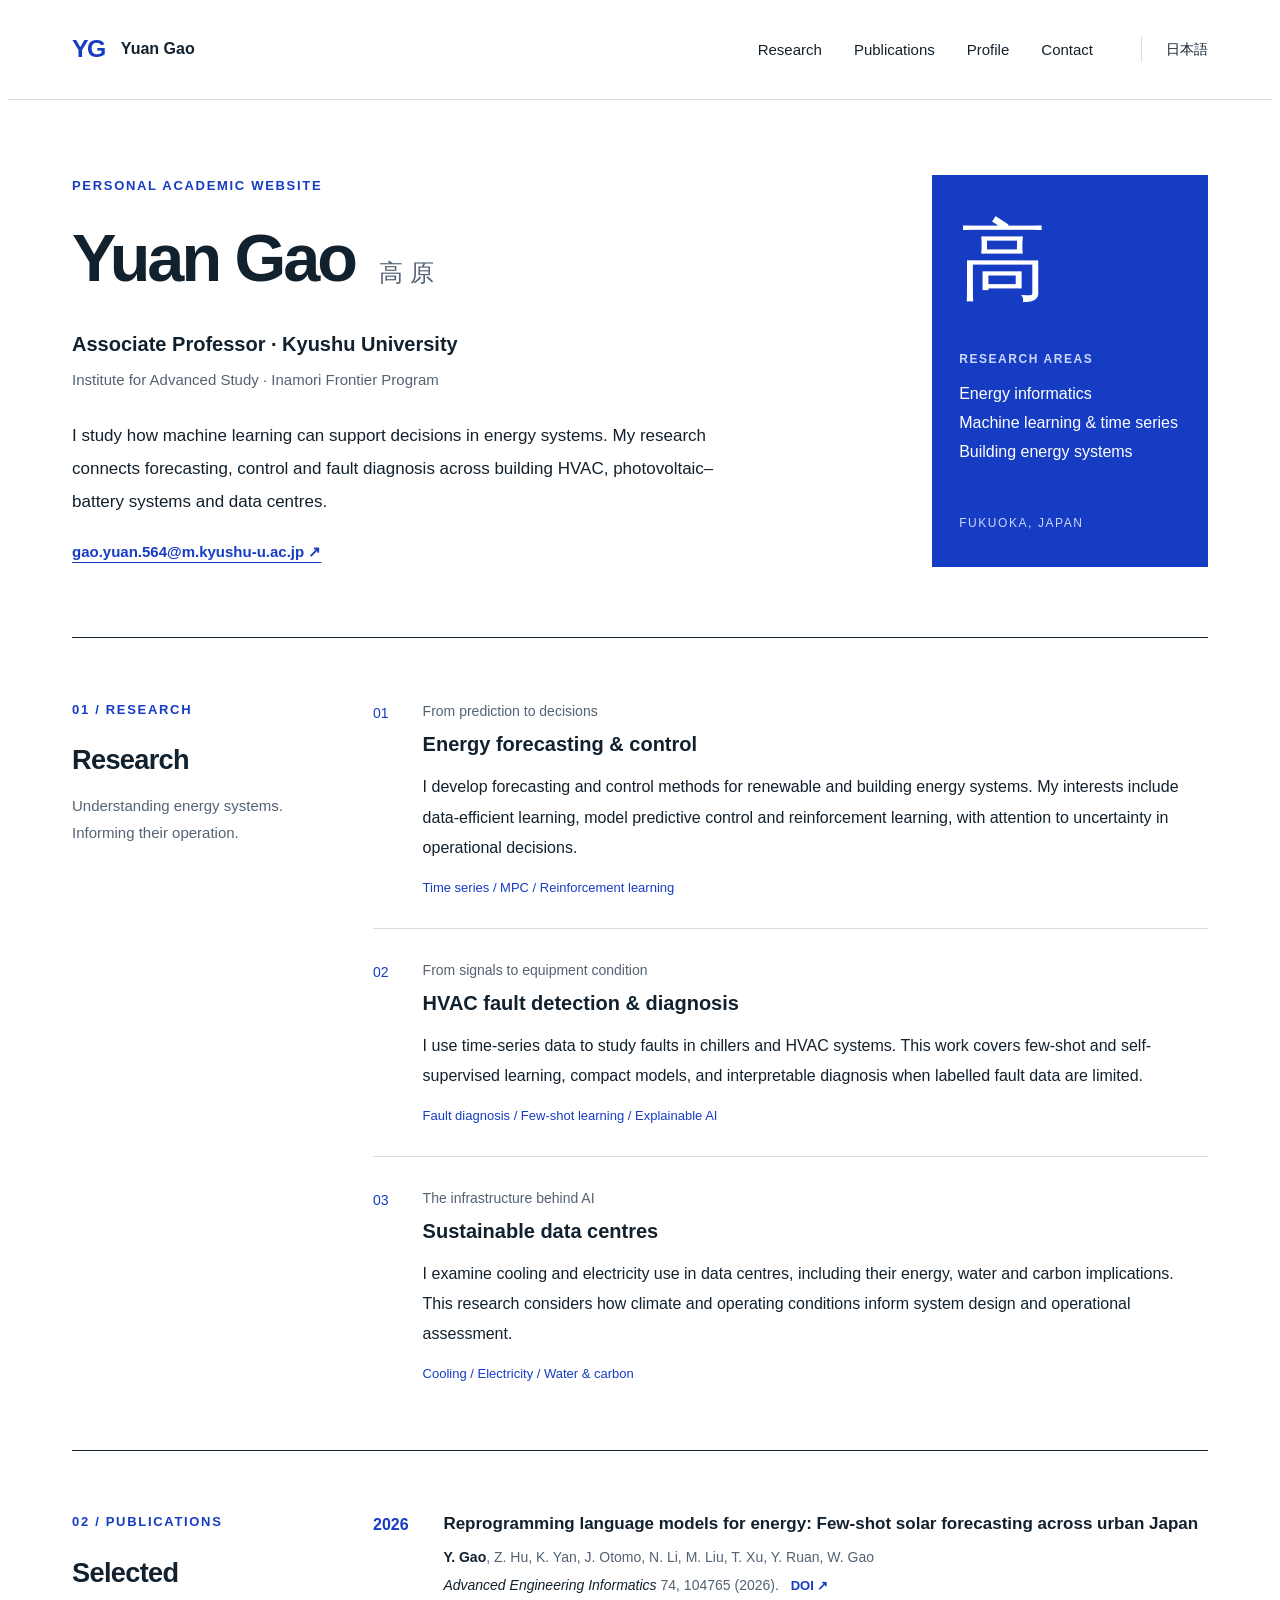
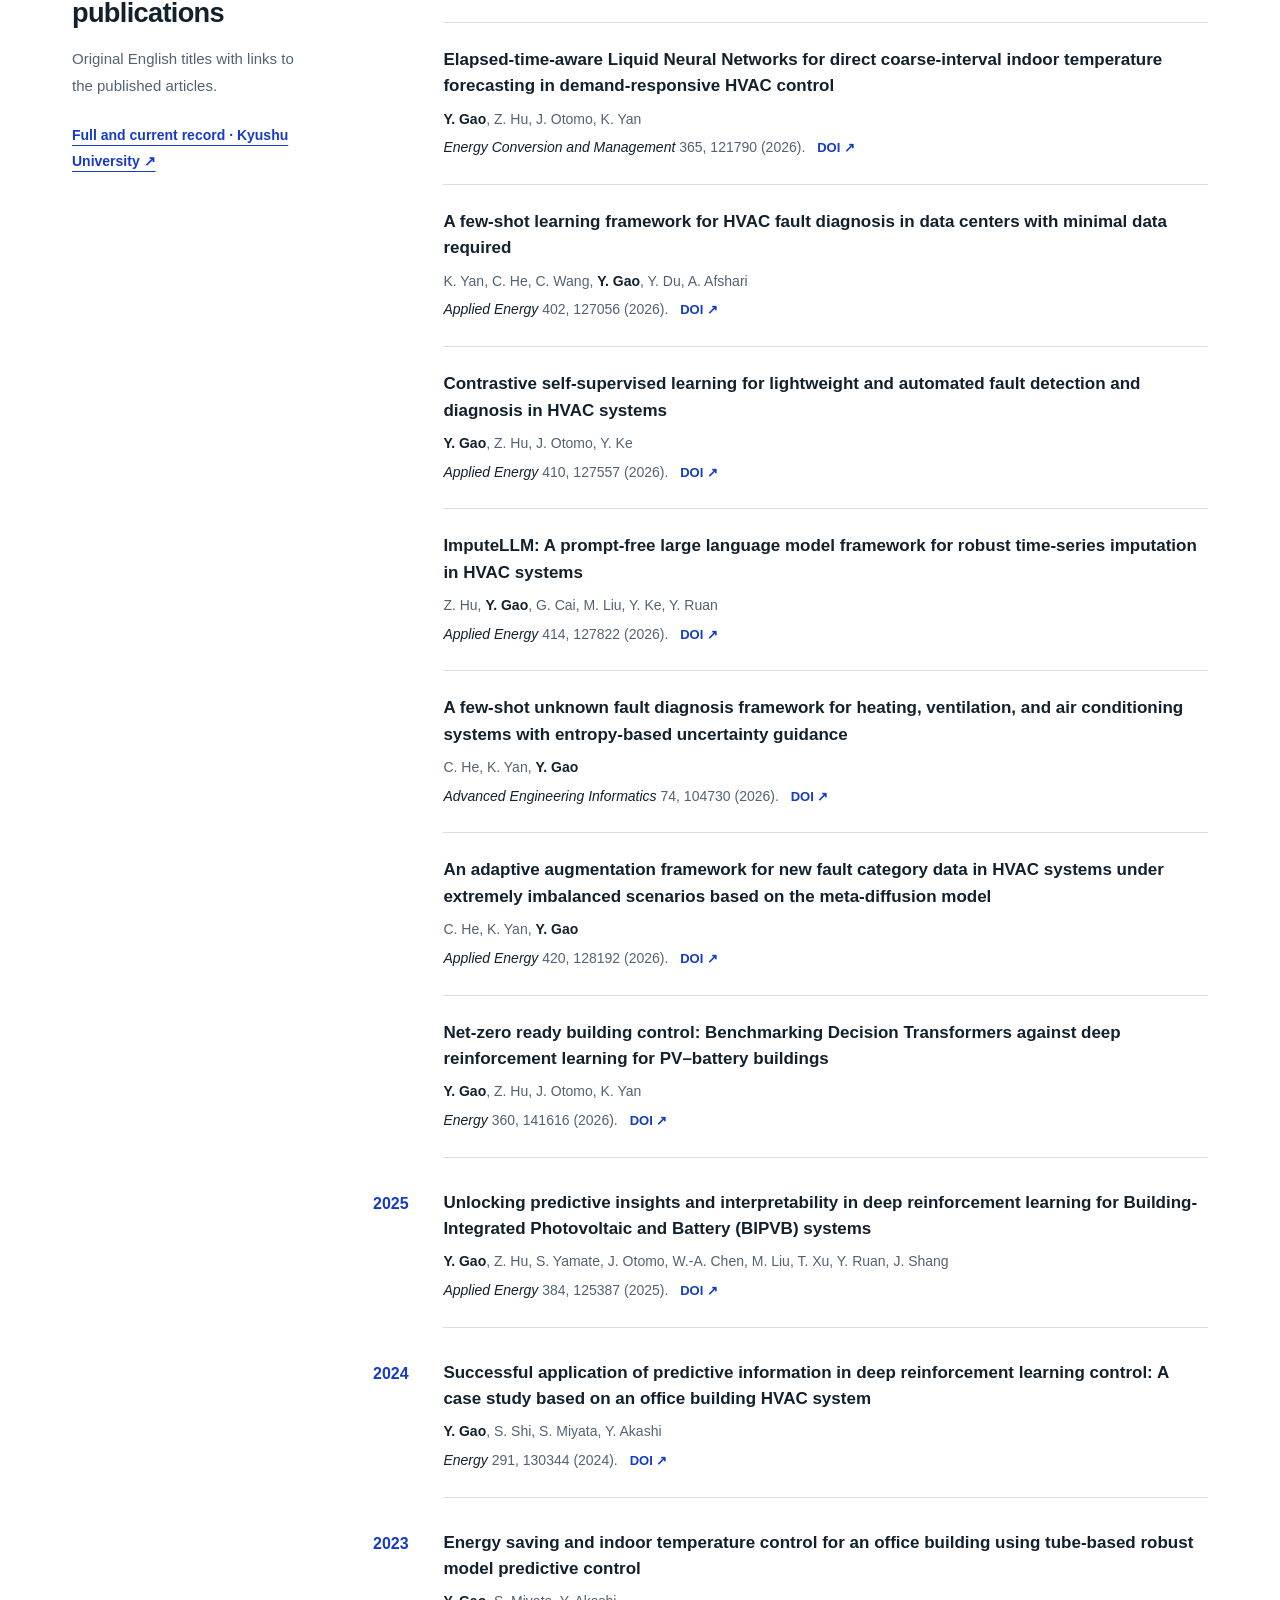
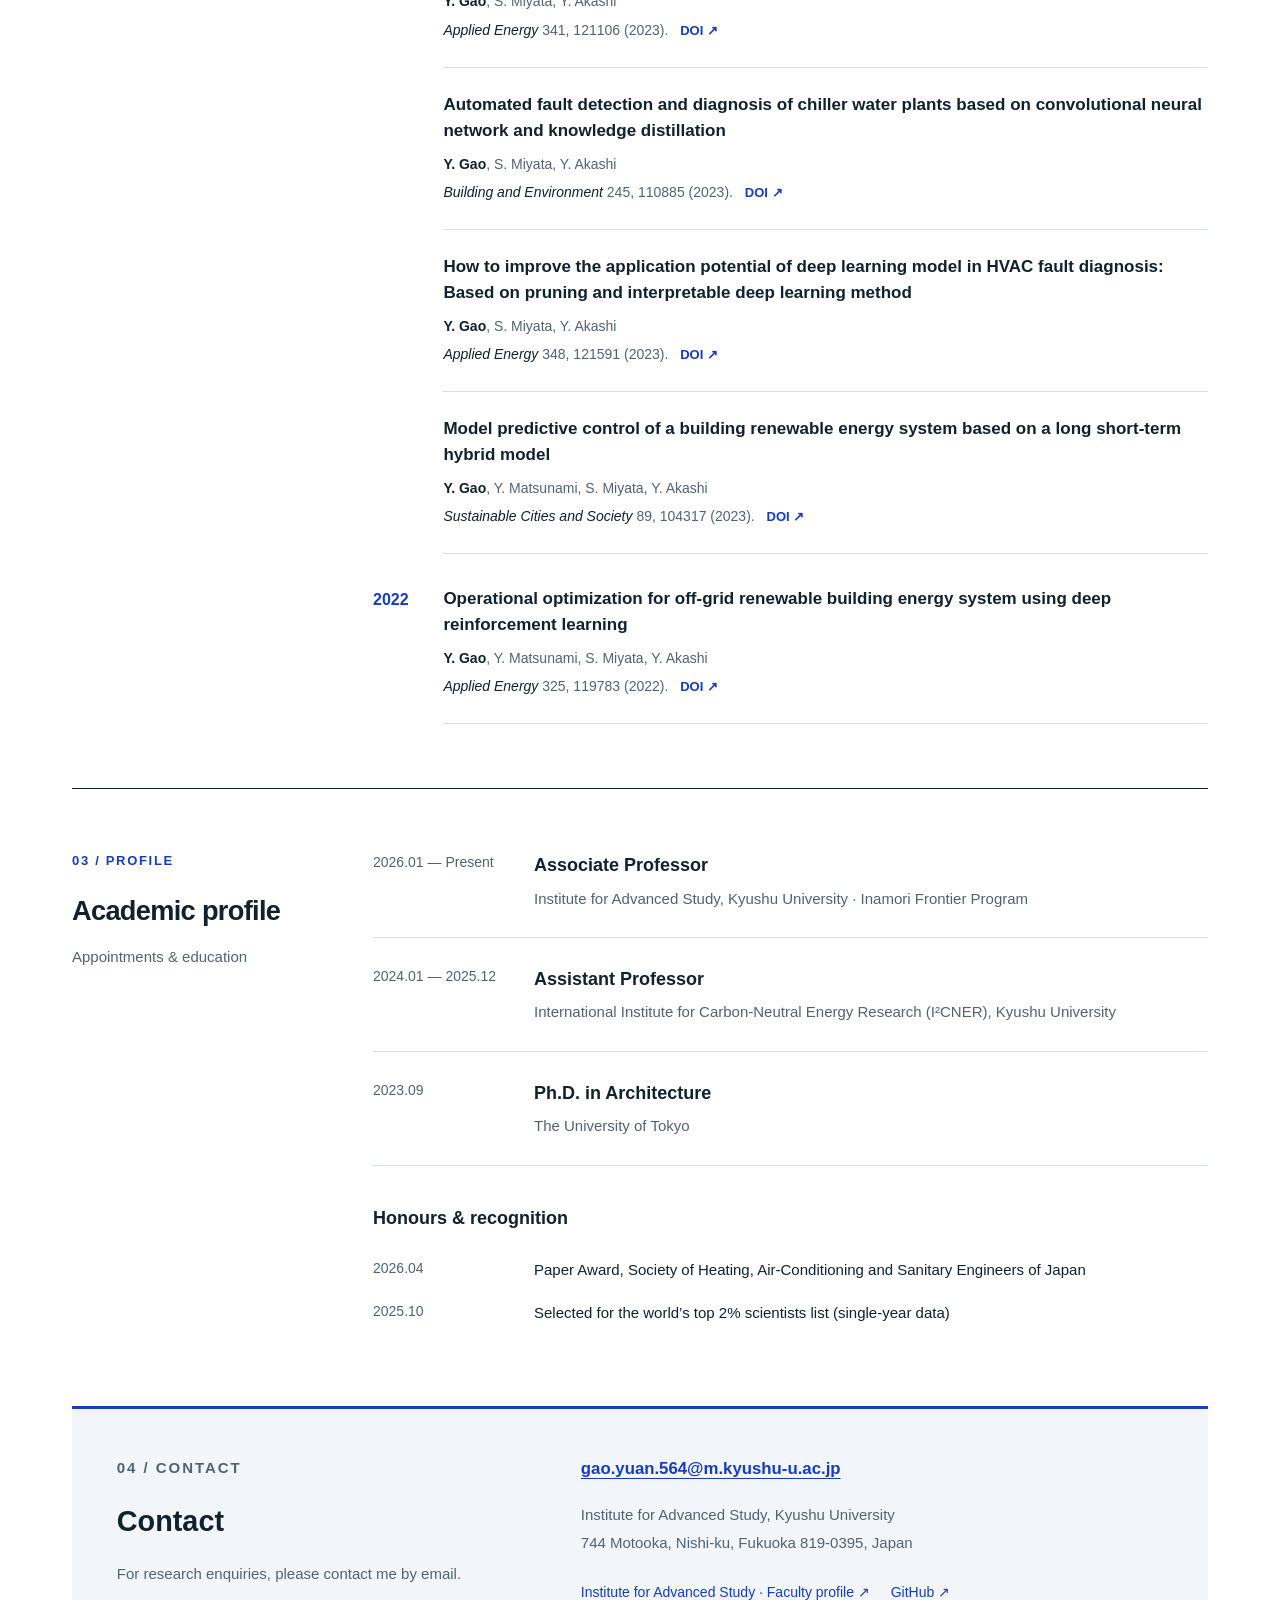
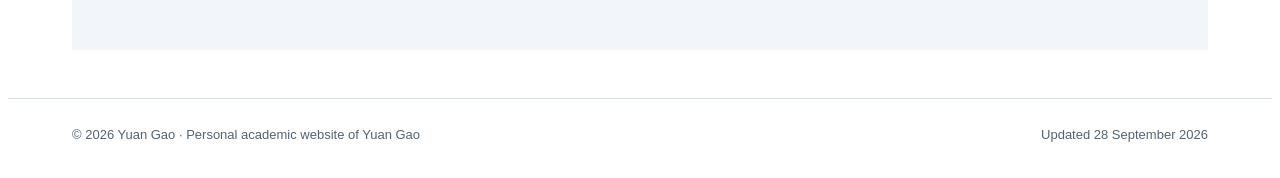
==== en/index.html @ 904425db "Publish bilingual academic homepage" ====
<!doctype html>
<html lang="en"><head><meta charset="utf-8"><meta name="viewport" content="width=device-width, initial-scale=1">
<title>Yuan Gao | Kyushu University</title><meta name="description" content="Personal academic website of Yuan Gao, Associate Professor at the Institute for Advanced Study, Kyushu University. AI for energy forecasting and control, HVAC fault diagnosis, and sustainable data centres.">
<meta property="og:title" content="Yuan Gao | Kyushu University"><meta property="og:description" content="Personal academic website of Yuan Gao, Associate Professor at the Institute for Advanced Study, Kyushu University. AI for energy forecasting and control, HVAC fault diagnosis, and sustainable data centres."><meta property="og:type" content="website">
<meta name="theme-color" content="#163cc4"><link rel="icon" href="../favicon.svg" type="image/svg+xml"><link rel="stylesheet" href="../style.css">
<link rel="canonical" href="https://daxiang415.github.io/en/">
<link rel="alternate" hreflang="ja" href="https://daxiang415.github.io/"><link rel="alternate" hreflang="en" href="https://daxiang415.github.io/en/">
</head><body><a class="skip" href="#main">Skip to content</a>
<header class="header"><a class="wordmark" href="../" aria-label="Yuan Gao home">YG<span>Yuan Gao</span></a><nav aria-label="Main navigation"><a href="#research">Research</a><a href="#publications">Publications</a><a href="#profile">Profile</a><a href="#contact">Contact</a></nav><a class="language" href="../" lang="ja">日本語</a></header>
<main id="main"><section class="hero" aria-labelledby="name"><div class="hero-main"><p class="eyebrow">PERSONAL ACADEMIC WEBSITE</p><h1 id="name">Yuan Gao<span>高 原</span></h1><p class="role">Associate Professor · Kyushu University</p><p class="program">Institute for Advanced Study · Inamori Frontier Program</p><p class="intro">I study how machine learning can support decisions in energy systems. My research connects forecasting, control and fault diagnosis across building HVAC, photovoltaic–battery systems and data centres.</p><a class="text-link" href="mailto:gao.yuan.564@m.kyushu-u.ac.jp">gao.yuan.564@m.kyushu-u.ac.jp ↗</a></div><aside class="hero-aside"><span class="monogram" aria-hidden="true">高</span><p class="eyebrow">RESEARCH AREAS</p><p class="field-list">Energy informatics<br>Machine learning & time series<br>Building energy systems</p><span class="place">FUKUOKA, JAPAN</span></aside></section>
<section id="research" class="section"><div class="section-head"><p class="section-index">01 / RESEARCH</p><h2>Research</h2><p>Understanding energy systems. Informing their operation.</p></div><div class="research-list"><article class="research-item"><span class="number">01</span><div><p class="kicker">From prediction to decisions</p><h3>Energy forecasting & control</h3><p>I develop forecasting and control methods for renewable and building energy systems. My interests include data-efficient learning, model predictive control and reinforcement learning, with attention to uncertainty in operational decisions.</p><p class="tags">Time series / MPC / Reinforcement learning</p></div></article><article class="research-item"><span class="number">02</span><div><p class="kicker">From signals to equipment condition</p><h3>HVAC fault detection & diagnosis</h3><p>I use time-series data to study faults in chillers and HVAC systems. This work covers few-shot and self-supervised learning, compact models, and interpretable diagnosis when labelled fault data are limited.</p><p class="tags">Fault diagnosis / Few-shot learning / Explainable AI</p></div></article><article class="research-item"><span class="number">03</span><div><p class="kicker">The infrastructure behind AI</p><h3>Sustainable data centres</h3><p>I examine cooling and electricity use in data centres, including their energy, water and carbon implications. This research considers how climate and operating conditions inform system design and operational assessment.</p><p class="tags">Cooling / Electricity / Water & carbon</p></div></article></div></section>
<section id="publications" class="section"><div class="section-head"><p class="section-index">02 / PUBLICATIONS</p><h2>Selected publications</h2><p>Original English titles with links to the published articles.</p><a class="text-link" href="https://hyoka.ofc.kyushu-u.ac.jp/html/100025409_en.html">Full and current record · Kyushu University ↗</a></div><div class="publications"><div class="pub-year"><h3>2026</h3><ol><li><h4 lang="en"><a href="https://doi.org/10.1016/j.aei.2026.104765">Reprogramming language models for energy: Few-shot solar forecasting across urban Japan</a></h4><p class="authors"><strong>Y. Gao</strong>, Z. Hu, K. Yan, J. Otomo, N. Li, M. Liu, T. Xu, Y. Ruan, W. Gao</p><p class="journal"><cite>Advanced Engineering Informatics</cite> 74, 104765 (2026). <a class="doi" href="https://doi.org/10.1016/j.aei.2026.104765" aria-label="DOI: 10.1016/j.aei.2026.104765">DOI ↗</a></p></li><li><h4 lang="en"><a href="https://doi.org/10.1016/j.enconman.2026.121790">Elapsed-time-aware Liquid Neural Networks for direct coarse-interval indoor temperature forecasting in demand-responsive HVAC control</a></h4><p class="authors"><strong>Y. Gao</strong>, Z. Hu, J. Otomo, K. Yan</p><p class="journal"><cite>Energy Conversion and Management</cite> 365, 121790 (2026). <a class="doi" href="https://doi.org/10.1016/j.enconman.2026.121790" aria-label="DOI: 10.1016/j.enconman.2026.121790">DOI ↗</a></p></li><li><h4 lang="en"><a href="https://doi.org/10.1016/j.apenergy.2025.127056">A few-shot learning framework for HVAC fault diagnosis in data centers with minimal data required</a></h4><p class="authors">K. Yan, C. He, C. Wang, <strong>Y. Gao</strong>, Y. Du, A. Afshari</p><p class="journal"><cite>Applied Energy</cite> 402, 127056 (2026). <a class="doi" href="https://doi.org/10.1016/j.apenergy.2025.127056" aria-label="DOI: 10.1016/j.apenergy.2025.127056">DOI ↗</a></p></li><li><h4 lang="en"><a href="https://doi.org/10.1016/j.apenergy.2026.127557">Contrastive self-supervised learning for lightweight and automated fault detection and diagnosis in HVAC systems</a></h4><p class="authors"><strong>Y. Gao</strong>, Z. Hu, J. Otomo, Y. Ke</p><p class="journal"><cite>Applied Energy</cite> 410, 127557 (2026). <a class="doi" href="https://doi.org/10.1016/j.apenergy.2026.127557" aria-label="DOI: 10.1016/j.apenergy.2026.127557">DOI ↗</a></p></li><li><h4 lang="en"><a href="https://doi.org/10.1016/j.apenergy.2026.127822">ImputeLLM: A prompt-free large language model framework for robust time-series imputation in HVAC systems</a></h4><p class="authors">Z. Hu, <strong>Y. Gao</strong>, G. Cai, M. Liu, Y. Ke, Y. Ruan</p><p class="journal"><cite>Applied Energy</cite> 414, 127822 (2026). <a class="doi" href="https://doi.org/10.1016/j.apenergy.2026.127822" aria-label="DOI: 10.1016/j.apenergy.2026.127822">DOI ↗</a></p></li><li><h4 lang="en"><a href="https://doi.org/10.1016/j.aei.2026.104730">A few-shot unknown fault diagnosis framework for heating, ventilation, and air conditioning systems with entropy-based uncertainty guidance</a></h4><p class="authors">C. He, K. Yan, <strong>Y. Gao</strong></p><p class="journal"><cite>Advanced Engineering Informatics</cite> 74, 104730 (2026). <a class="doi" href="https://doi.org/10.1016/j.aei.2026.104730" aria-label="DOI: 10.1016/j.aei.2026.104730">DOI ↗</a></p></li><li><h4 lang="en"><a href="https://doi.org/10.1016/j.apenergy.2026.128192">An adaptive augmentation framework for new fault category data in HVAC systems under extremely imbalanced scenarios based on the meta-diffusion model</a></h4><p class="authors">C. He, K. Yan, <strong>Y. Gao</strong></p><p class="journal"><cite>Applied Energy</cite> 420, 128192 (2026). <a class="doi" href="https://doi.org/10.1016/j.apenergy.2026.128192" aria-label="DOI: 10.1016/j.apenergy.2026.128192">DOI ↗</a></p></li><li><h4 lang="en"><a href="https://doi.org/10.1016/j.energy.2026.141616">Net-zero ready building control: Benchmarking Decision Transformers against deep reinforcement learning for PV–battery buildings</a></h4><p class="authors"><strong>Y. Gao</strong>, Z. Hu, J. Otomo, K. Yan</p><p class="journal"><cite>Energy</cite> 360, 141616 (2026). <a class="doi" href="https://doi.org/10.1016/j.energy.2026.141616" aria-label="DOI: 10.1016/j.energy.2026.141616">DOI ↗</a></p></li></ol></div><div class="pub-year"><h3>2025</h3><ol><li><h4 lang="en"><a href="https://doi.org/10.1016/j.apenergy.2025.125387">Unlocking predictive insights and interpretability in deep reinforcement learning for Building-Integrated Photovoltaic and Battery (BIPVB) systems</a></h4><p class="authors"><strong>Y. Gao</strong>, Z. Hu, S. Yamate, J. Otomo, W.-A. Chen, M. Liu, T. Xu, Y. Ruan, J. Shang</p><p class="journal"><cite>Applied Energy</cite> 384, 125387 (2025). <a class="doi" href="https://doi.org/10.1016/j.apenergy.2025.125387" aria-label="DOI: 10.1016/j.apenergy.2025.125387">DOI ↗</a></p></li></ol></div><div class="pub-year"><h3>2024</h3><ol><li><h4 lang="en"><a href="https://doi.org/10.1016/j.energy.2024.130344">Successful application of predictive information in deep reinforcement learning control: A case study based on an office building HVAC system</a></h4><p class="authors"><strong>Y. Gao</strong>, S. Shi, S. Miyata, Y. Akashi</p><p class="journal"><cite>Energy</cite> 291, 130344 (2024). <a class="doi" href="https://doi.org/10.1016/j.energy.2024.130344" aria-label="DOI: 10.1016/j.energy.2024.130344">DOI ↗</a></p></li></ol></div><div class="pub-year"><h3>2023</h3><ol><li><h4 lang="en"><a href="https://doi.org/10.1016/j.apenergy.2023.121106">Energy saving and indoor temperature control for an office building using tube-based robust model predictive control</a></h4><p class="authors"><strong>Y. Gao</strong>, S. Miyata, Y. Akashi</p><p class="journal"><cite>Applied Energy</cite> 341, 121106 (2023). <a class="doi" href="https://doi.org/10.1016/j.apenergy.2023.121106" aria-label="DOI: 10.1016/j.apenergy.2023.121106">DOI ↗</a></p></li><li><h4 lang="en"><a href="https://doi.org/10.1016/j.buildenv.2023.110885">Automated fault detection and diagnosis of chiller water plants based on convolutional neural network and knowledge distillation</a></h4><p class="authors"><strong>Y. Gao</strong>, S. Miyata, Y. Akashi</p><p class="journal"><cite>Building and Environment</cite> 245, 110885 (2023). <a class="doi" href="https://doi.org/10.1016/j.buildenv.2023.110885" aria-label="DOI: 10.1016/j.buildenv.2023.110885">DOI ↗</a></p></li><li><h4 lang="en"><a href="https://doi.org/10.1016/j.apenergy.2023.121591">How to improve the application potential of deep learning model in HVAC fault diagnosis: Based on pruning and interpretable deep learning method</a></h4><p class="authors"><strong>Y. Gao</strong>, S. Miyata, Y. Akashi</p><p class="journal"><cite>Applied Energy</cite> 348, 121591 (2023). <a class="doi" href="https://doi.org/10.1016/j.apenergy.2023.121591" aria-label="DOI: 10.1016/j.apenergy.2023.121591">DOI ↗</a></p></li><li><h4 lang="en"><a href="https://doi.org/10.1016/j.scs.2022.104317">Model predictive control of a building renewable energy system based on a long short-term hybrid model</a></h4><p class="authors"><strong>Y. Gao</strong>, Y. Matsunami, S. Miyata, Y. Akashi</p><p class="journal"><cite>Sustainable Cities and Society</cite> 89, 104317 (2023). <a class="doi" href="https://doi.org/10.1016/j.scs.2022.104317" aria-label="DOI: 10.1016/j.scs.2022.104317">DOI ↗</a></p></li></ol></div><div class="pub-year"><h3>2022</h3><ol><li><h4 lang="en"><a href="https://doi.org/10.1016/j.apenergy.2022.119783">Operational optimization for off-grid renewable building energy system using deep reinforcement learning</a></h4><p class="authors"><strong>Y. Gao</strong>, Y. Matsunami, S. Miyata, Y. Akashi</p><p class="journal"><cite>Applied Energy</cite> 325, 119783 (2022). <a class="doi" href="https://doi.org/10.1016/j.apenergy.2022.119783" aria-label="DOI: 10.1016/j.apenergy.2022.119783">DOI ↗</a></p></li></ol></div></div></section>
<section id="profile" class="section"><div class="section-head"><p class="section-index">03 / PROFILE</p><h2>Academic profile</h2><p>Appointments & education</p></div><div><ol class="timeline"><li><span class="date">2026.01 — Present</span><div><h3>Associate Professor</h3><p>Institute for Advanced Study, Kyushu University · Inamori Frontier Program</p></div></li><li><span class="date">2024.01 — 2025.12</span><div><h3>Assistant Professor</h3><p>International Institute for Carbon-Neutral Energy Research (I²CNER), Kyushu University</p></div></li><li><span class="date">2023.09</span><div><h3>Ph.D. in Architecture</h3><p>The University of Tokyo</p></div></li></ol><h3 class="subheading">Honours & recognition</h3><ul class="awards"><li><span class="date">2026.04</span><p>Paper Award, Society of Heating, Air-Conditioning and Sanitary Engineers of Japan</p></li><li><span class="date">2025.10</span><p>Selected for the world’s top 2% scientists list (single-year data)</p></li></ul></div></section>
<section id="contact" class="contact"><div><p class="section-index">04 / CONTACT</p><h2>Contact</h2><p>For research enquiries, please contact me by email.</p></div><div><a class="email" href="mailto:gao.yuan.564@m.kyushu-u.ac.jp">gao.yuan.564@m.kyushu-u.ac.jp</a><p>Institute for Advanced Study, Kyushu University<br>744 Motooka, Nishi-ku, Fukuoka 819-0395, Japan</p><div class="contact-links"><a href="https://ias.kyushu-u.ac.jp/staff/view.php?cId=1035&amp;divi=4">Institute for Advanced Study · Faculty profile ↗</a><a href="https://github.com/daxiang415">GitHub ↗</a></div></div></section>
</main><footer><span>© 2026 Yuan Gao · Personal academic website of Yuan Gao</span><span>Updated 28 September 2026</span></footer></body></html>
---- style.css ----
:root{color-scheme:light;--ink:#12212e;--muted:#536273;--blue:#163cc4;--line:#d5dfe7;--wash:#f2f6fa;--font:"Segoe UI","Yu Gothic","Hiragino Kaku Gothic ProN","Noto Sans JP",sans-serif}*{box-sizing:border-box}html{scroll-behavior:smooth;scroll-padding-top:2rem}body{margin:0;background:#fff;color:var(--ink);font-family:var(--font);font-size:1rem;line-height:1.8;-webkit-font-smoothing:antialiased}a{color:inherit;text-decoration:none}a:hover{color:var(--blue);text-decoration:underline;text-underline-offset:5px}a:focus-visible{outline:3px solid #f2a622;outline-offset:5px}p,h1,h2,h3,h4{margin:0}p{overflow-wrap:anywhere}.header,main,footer{max-width:1264px;margin:auto;padding-left:4rem;padding-right:4rem}.header{min-height:100px;display:flex;align-items:center;gap:3rem;border-bottom:1px solid var(--line)}.wordmark{color:var(--blue);font-size:1.55rem;font-weight:800;letter-spacing:-.06em;display:flex;gap:1rem;align-items:center}.wordmark span{font-size:1rem;color:var(--ink);letter-spacing:0;font-weight:600}.header nav{display:flex;gap:2rem;margin-left:auto;font-size:.9375rem}.language{font-size:.875rem;border-left:1px solid var(--line);padding-left:1.5rem}.skip{position:absolute;top:-100px;padding:10px;background:var(--ink);color:#fff;z-index:10}.skip:focus{top:0}.hero{display:grid;grid-template-columns:minmax(0,1fr) 276px;gap:4rem;padding:4.7rem 0 4.4rem}.eyebrow,.section-index{font-size:.8125rem;letter-spacing:.13em;color:var(--blue);font-weight:700;line-height:1.7}.hero h1{font-size:clamp(3rem,5.2vw,4.8rem);font-weight:650;line-height:1.3;letter-spacing:-.045em;margin:1.1rem 0 1.55rem}.hero h1 span{display:inline-block;font-size:1.5rem;letter-spacing:0;font-weight:400;color:var(--muted);margin-left:1.5rem;vertical-align:baseline}.role{font-size:1.25rem;font-weight:650}.program{font-size:.9375rem;margin-top:.25rem;color:var(--muted)}.intro{font-size:1.0625rem;line-height:1.95;margin:1.6rem 0 1.25rem;max-width:650px}.text-link{font-size:.9375rem;font-weight:600;color:var(--blue);display:inline-block;text-decoration:underline;text-underline-offset:5px}.hero-aside{background:var(--blue);color:#fff;padding:2rem 1.7rem;display:flex;flex-direction:column;min-height:360px}.monogram{font-family:"Yu Mincho","Noto Serif JP",serif;font-size:5.5rem;line-height:1.25;margin-bottom:2rem;font-weight:400}.hero-aside .eyebrow{color:#cbd7ff;font-size:.75rem}.field-list{font-size:1rem;line-height:1.8;margin:.65rem 0 1.8rem}.place{font-size:.75rem;letter-spacing:.13em;color:#cbd7ff;margin-top:auto}.section{display:grid;grid-template-columns:245px minmax(0,1fr);gap:3.5rem;padding:3.8rem 0 4rem;border-top:1px solid var(--ink);scroll-margin-top:2rem}.section-head h2{font-size:1.7rem;line-height:1.5;margin:1.2rem 0 .7rem;letter-spacing:-.025em}.section-head>p:not(.section-index){font-size:.9375rem;color:var(--muted)}.section-head .text-link{margin-top:1.5rem;font-size:.875rem;line-height:1.8}.research-item{display:grid;grid-template-columns:2rem minmax(0,1fr);gap:1.1rem;padding:0 0 1.8rem;margin:0 0 1.8rem;border-bottom:1px solid var(--line)}.research-item:last-child{border:0;padding:0;margin:0}.number{font-size:.875rem;color:var(--blue);line-height:2}.kicker{font-size:.875rem;color:var(--muted)}.research-item h3{font-size:1.25rem;line-height:1.55;margin:.3rem 0 .75rem}.research-item p:not(.kicker):not(.tags){line-height:1.9}.tags{font-size:.8125rem;color:var(--blue);margin-top:.85rem;line-height:1.7}.pub-year{display:grid;grid-template-columns:3rem minmax(0,1fr);gap:1.4rem;margin-bottom:2rem}.pub-year:last-child{margin-bottom:0}.pub-year>h3{color:var(--blue);font-size:1rem;line-height:1.8;font-variant-numeric:tabular-nums}.pub-year ol{padding:0;margin:0;list-style:none}.pub-year li{padding:0 0 1.5rem;margin-bottom:1.5rem;border-bottom:1px solid var(--line)}.pub-year li:last-child{margin-bottom:0}.pub-year h4{font-size:1.0625rem;font-weight:600;line-height:1.55}.authors{font-size:.875rem;color:var(--muted);line-height:1.7;margin-top:.5rem}.authors strong{font-weight:700;color:var(--ink)}.journal{font-size:.875rem;color:var(--muted);margin-top:.3rem;line-height:1.7}.journal cite{font-style:italic;color:var(--ink)}.doi{margin-left:.5rem;color:var(--blue);font-size:.8125rem;font-weight:650;white-space:nowrap}.timeline,.awards{list-style:none;padding:0;margin:0}.timeline li{display:grid;grid-template-columns:145px minmax(0,1fr);gap:1rem;padding-bottom:1.6rem;margin-bottom:1.6rem;border-bottom:1px solid var(--line)}.date{font-size:.875rem;color:var(--muted);font-variant-numeric:tabular-nums}.timeline h3{font-size:1.125rem;line-height:1.7}.timeline p{font-size:.9375rem;color:var(--muted);margin-top:.25rem}.subheading{font-size:1.125rem;margin:2.25rem 0 1.4rem}.awards li{display:grid;grid-template-columns:145px minmax(0,1fr);gap:1rem;margin-bottom:1rem}.awards p{font-size:.9375rem}.contact{background:var(--wash);padding:2.8rem;display:grid;grid-template-columns:1fr 1.4fr;gap:3rem;border-top:3px solid var(--blue);margin:0 0 3rem}.contact h2{font-size:1.8rem;margin:.8rem 0}.contact p{font-size:.9375rem;color:var(--muted);line-height:1.9}.contact .email{font-size:1.05rem;font-weight:650;color:var(--blue);overflow-wrap:anywhere;text-decoration:underline;text-underline-offset:4px;display:inline-block;margin-bottom:1rem}.contact-links{display:flex;gap:1.3rem;flex-wrap:wrap;font-size:.875rem;margin-top:1.4rem;color:var(--blue)}footer{display:flex;justify-content:space-between;gap:1rem;padding-top:1.5rem;padding-bottom:2rem;border-top:1px solid var(--line);font-size:.8125rem;color:var(--muted)}@media(max-width:1000px){.header,main,footer{padding-left:2rem;padding-right:2rem}.hero{gap:2rem;grid-template-columns:minmax(0,1fr) 230px}.header{gap:1.5rem}.header nav{gap:1.2rem}.section{grid-template-columns:200px minmax(0,1fr);gap:2rem}}@media(max-width:720px){.header,main,footer{padding-left:1.25rem;padding-right:1.25rem}.header{padding-top:1rem;padding-bottom:1rem;min-height:auto;flex-wrap:wrap;gap:.8rem 1rem}.wordmark{font-size:1.35rem}.header nav{order:3;flex-basis:100%;justify-content:space-between;gap:.7rem;font-size:.875rem;margin:.5rem 0 0;padding-top:.6rem;border-top:1px solid var(--line)}.language{margin-left:auto}.hero{grid-template-columns:1fr;padding:2.7rem 0;gap:2rem}.hero h1{font-size:3rem}.hero h1 span{font-size:1.2rem;margin-left:1rem}.role{font-size:1.0625rem}.intro{font-size:1rem}.hero-aside{display:none}.section{grid-template-columns:1fr;gap:1.8rem;padding:2.6rem 0}.section-head h2{margin:.6rem 0 .45rem;font-size:1.6rem}.section-head .text-link{margin-top:.75rem}.research-item{gap:.75rem}.pub-year{grid-template-columns:1fr;gap:.75rem}.pub-year>h3{border-bottom:2px solid var(--blue);padding-bottom:.35rem;width:max-content}.timeline li,.awards li{grid-template-columns:1fr;gap:.35rem}.contact{grid-template-columns:1fr;gap:1.5rem;padding:1.5rem;margin-bottom:2rem}footer{flex-direction:column;gap:.3rem}.email{font-size:.9375rem!important}}@media(prefers-reduced-motion:reduce){html{scroll-behavior:auto}}@media print{.header nav,.language,.hero-aside,.skip{display:none}.header,main,footer{max-width:none;padding-left:0;padding-right:0}.hero,.section{display:block;padding:1.5rem 0}.section-head{margin-bottom:1rem}.contact{break-inside:avoid}.pub-year li{break-inside:avoid}a{color:inherit}.hero h1{font-size:3rem}}
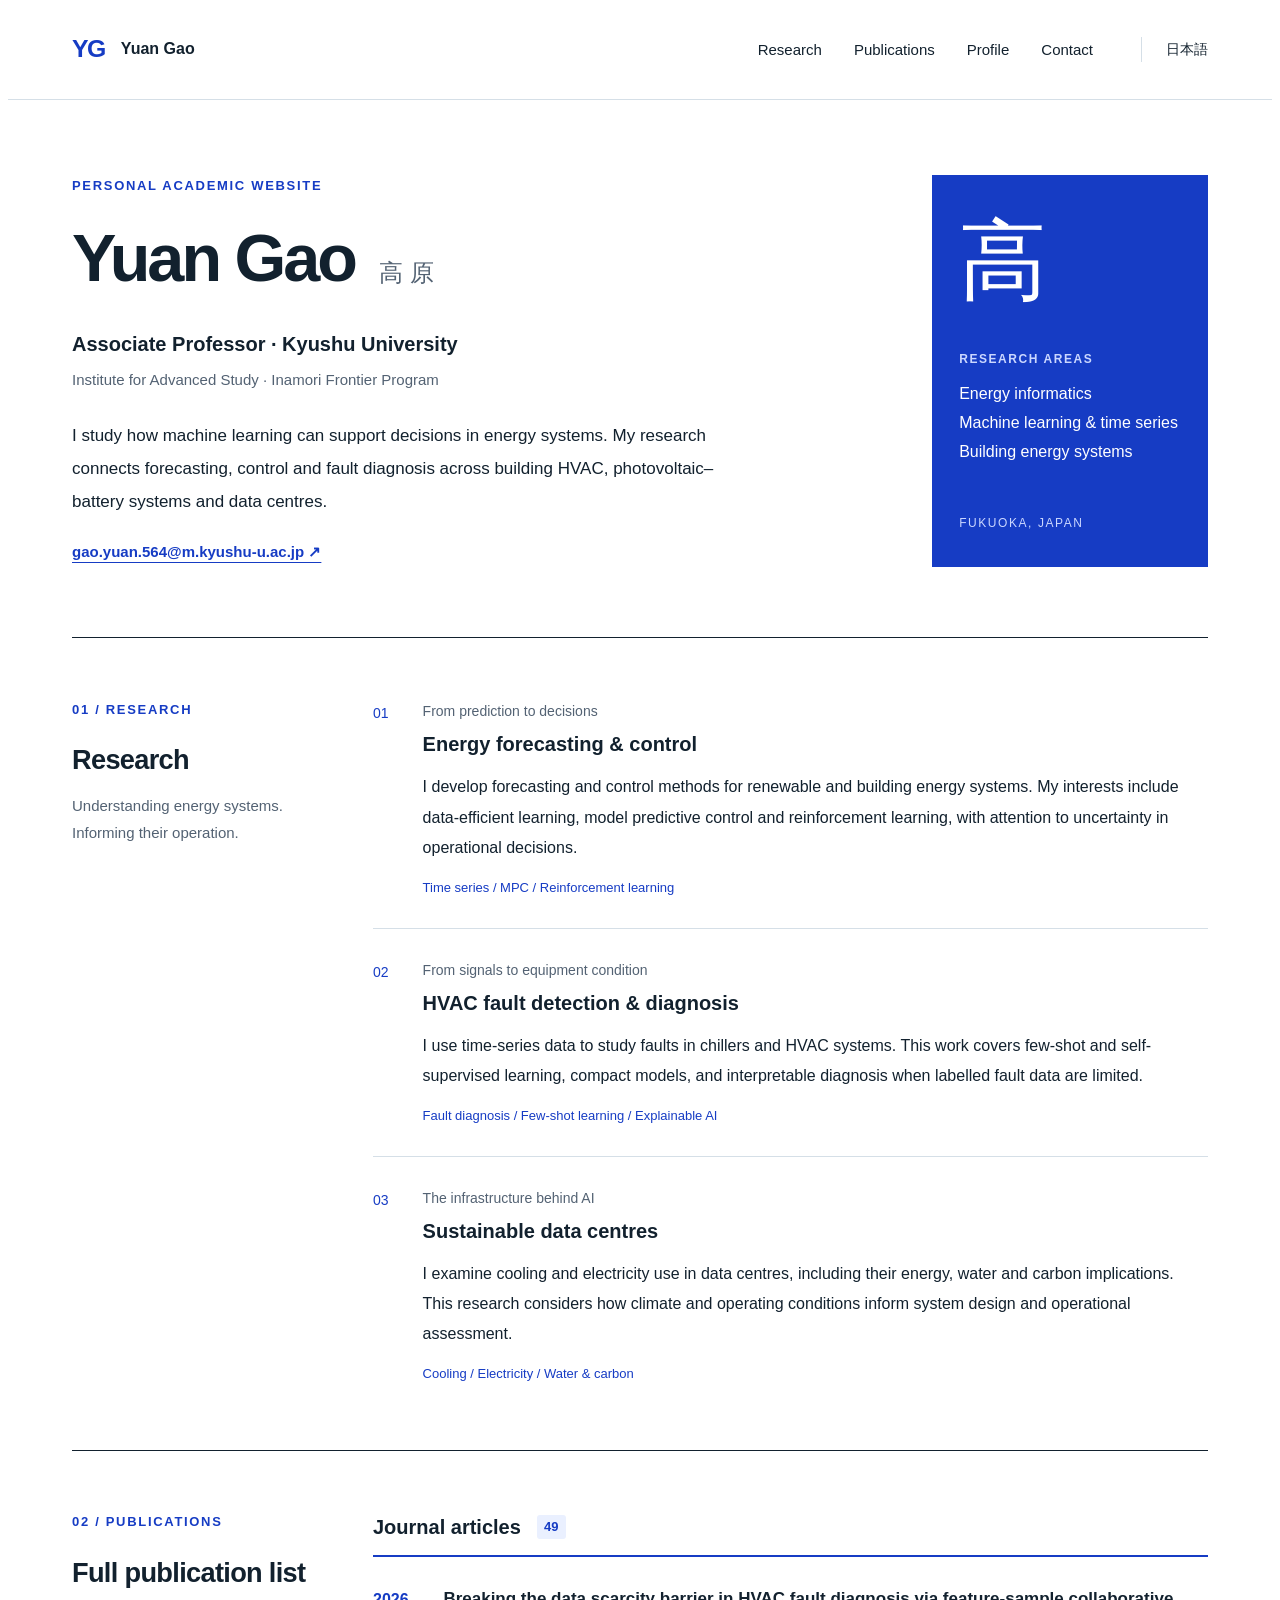
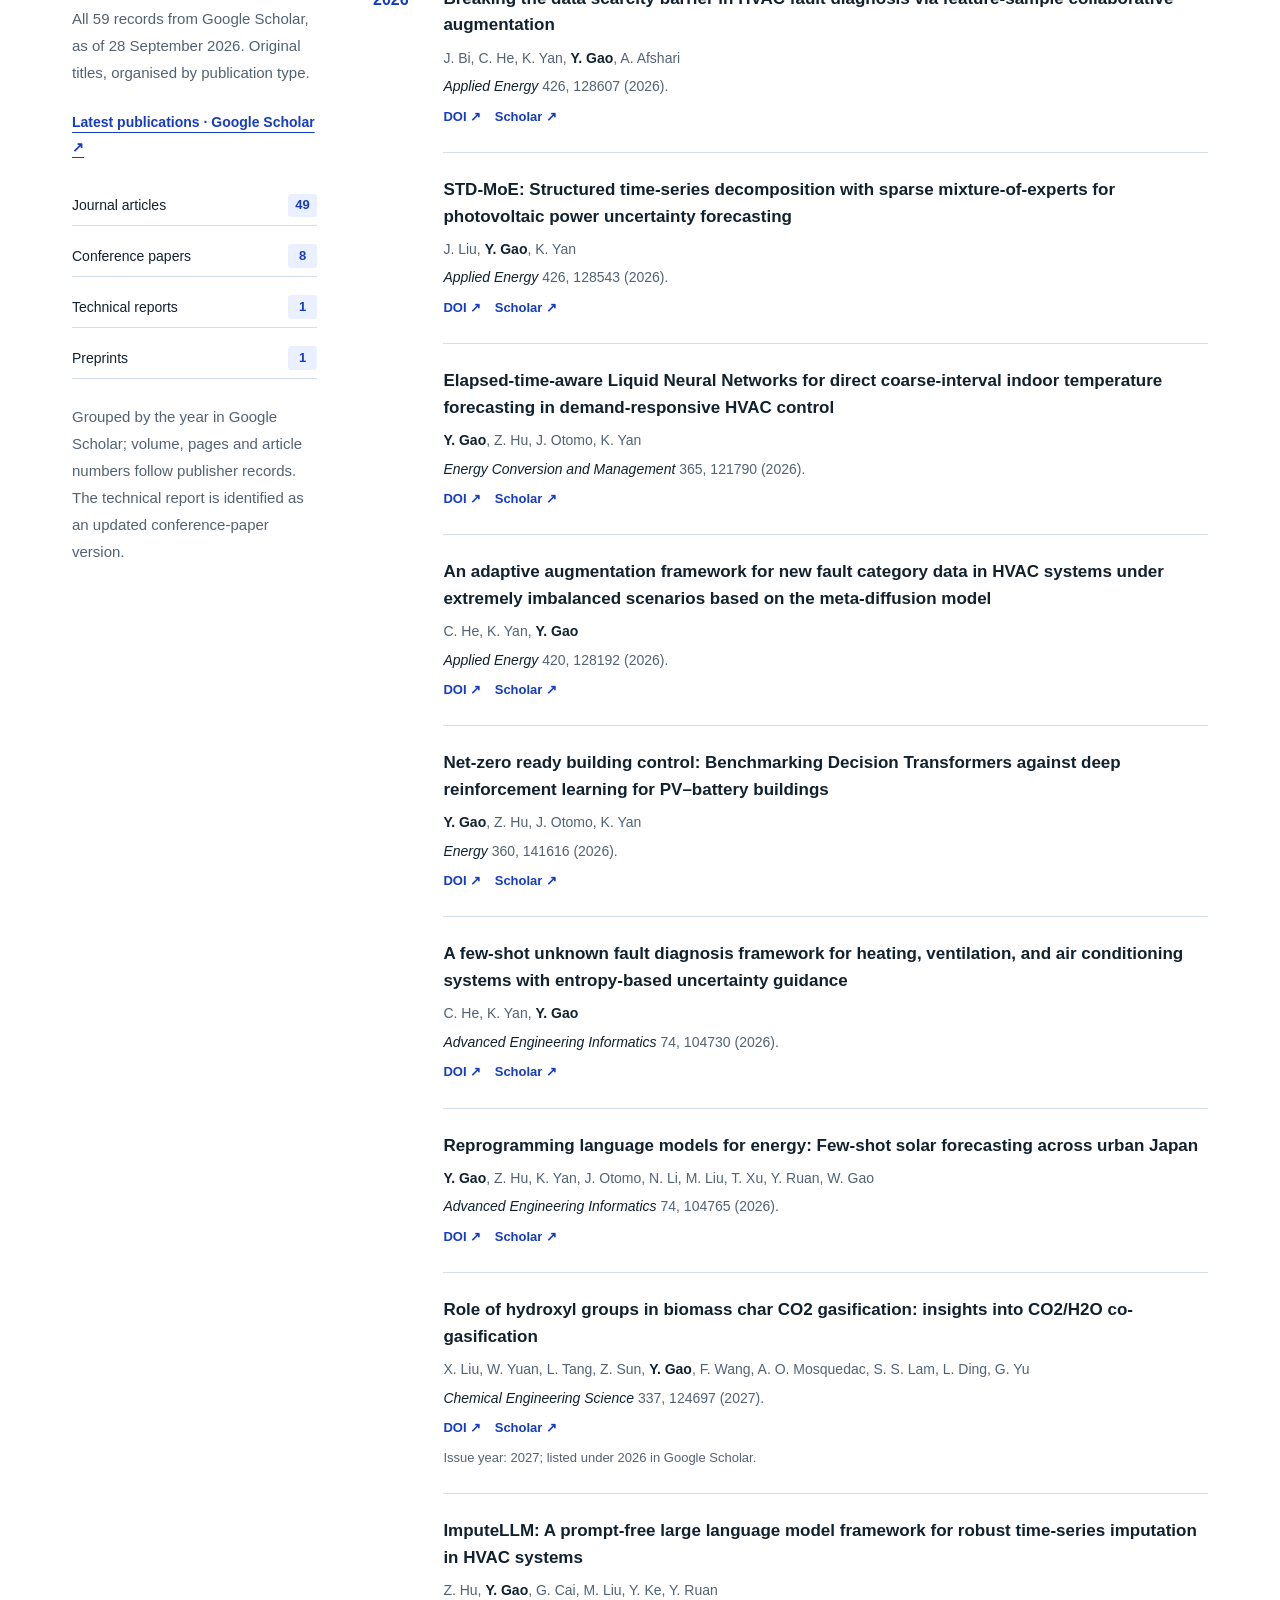
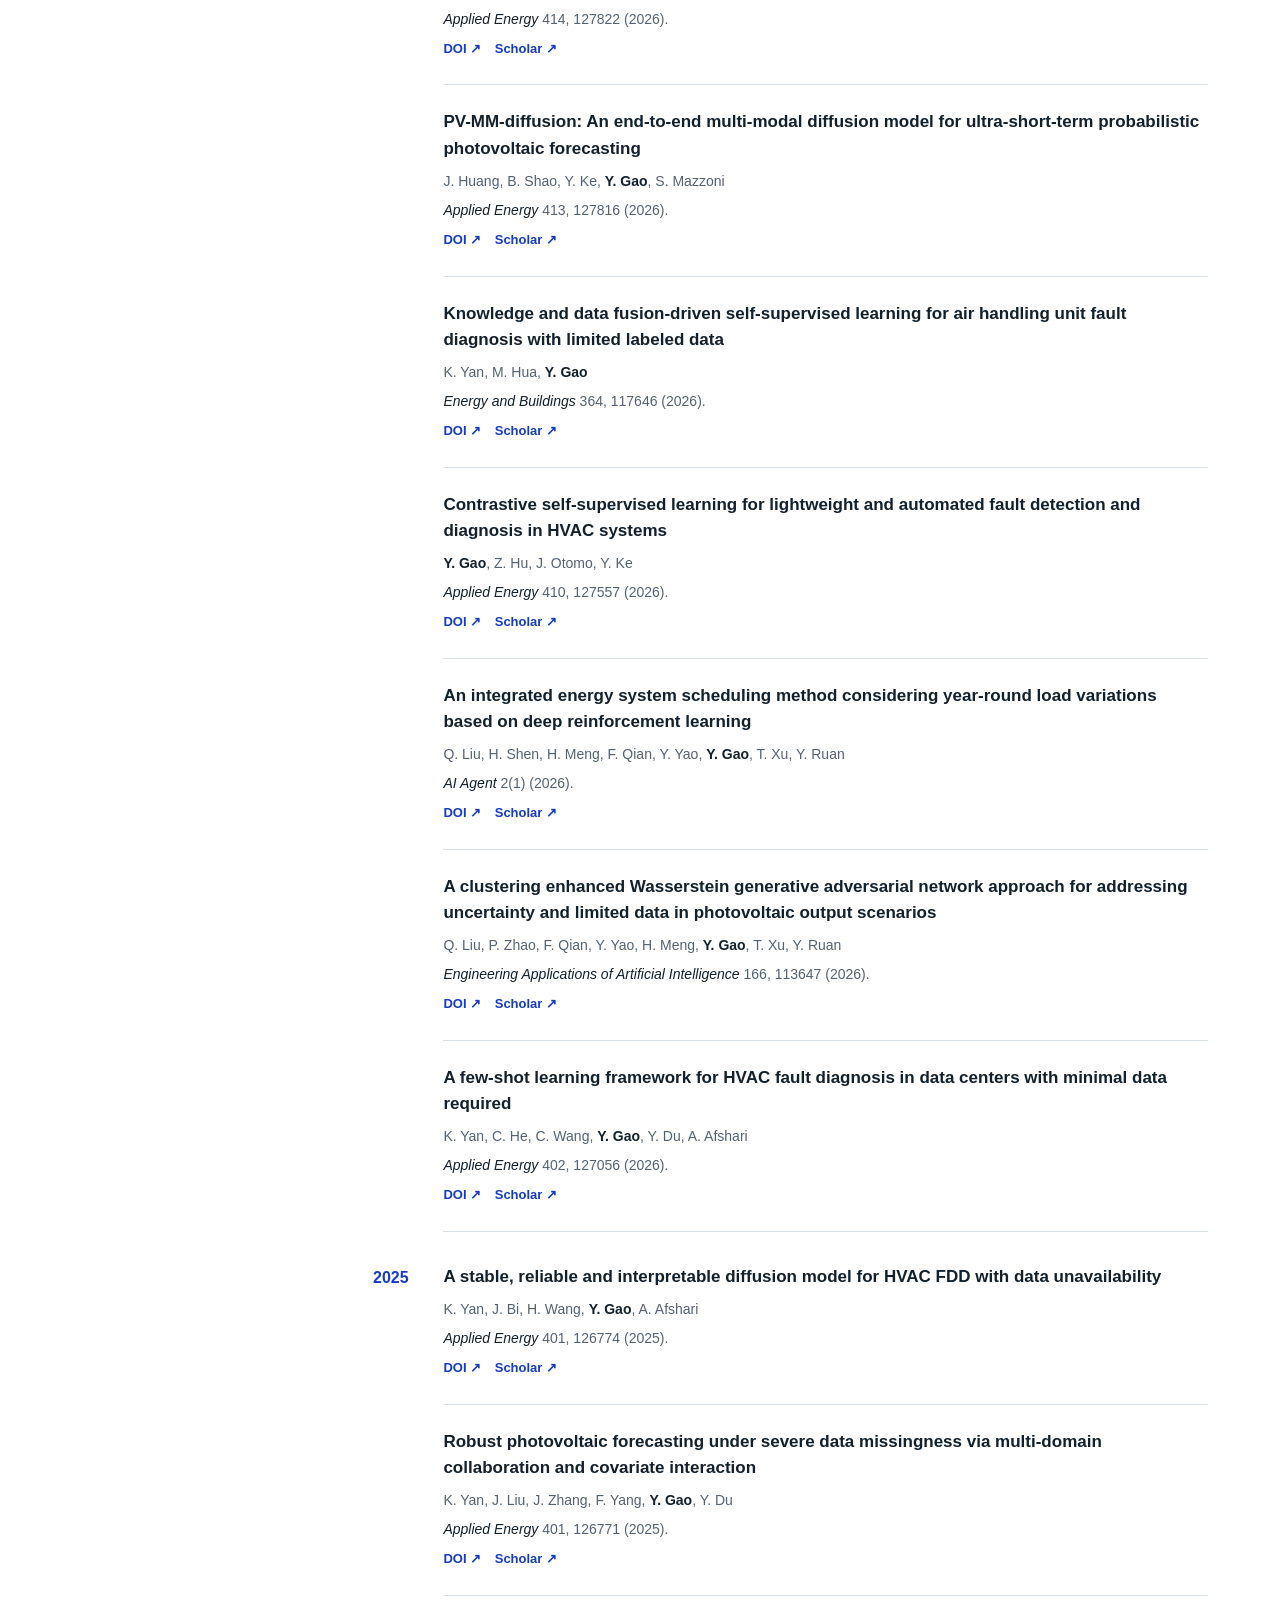
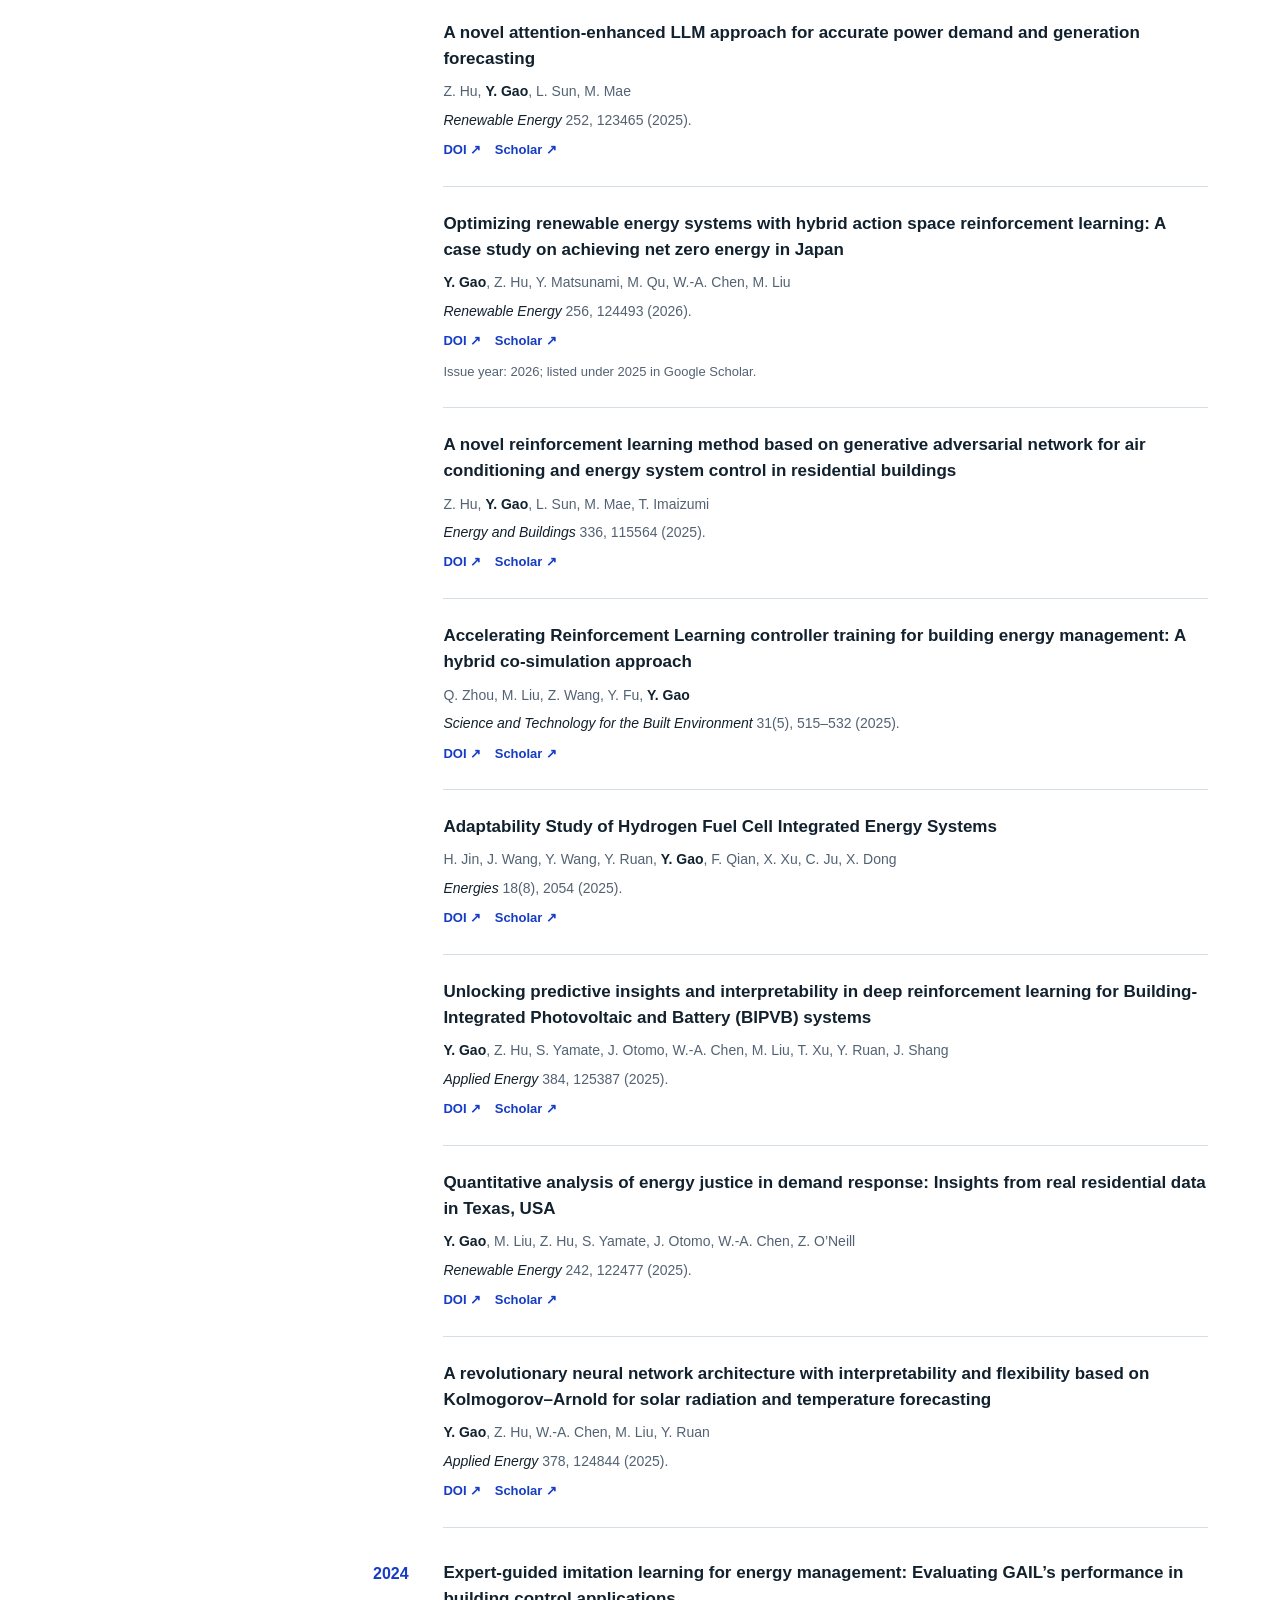
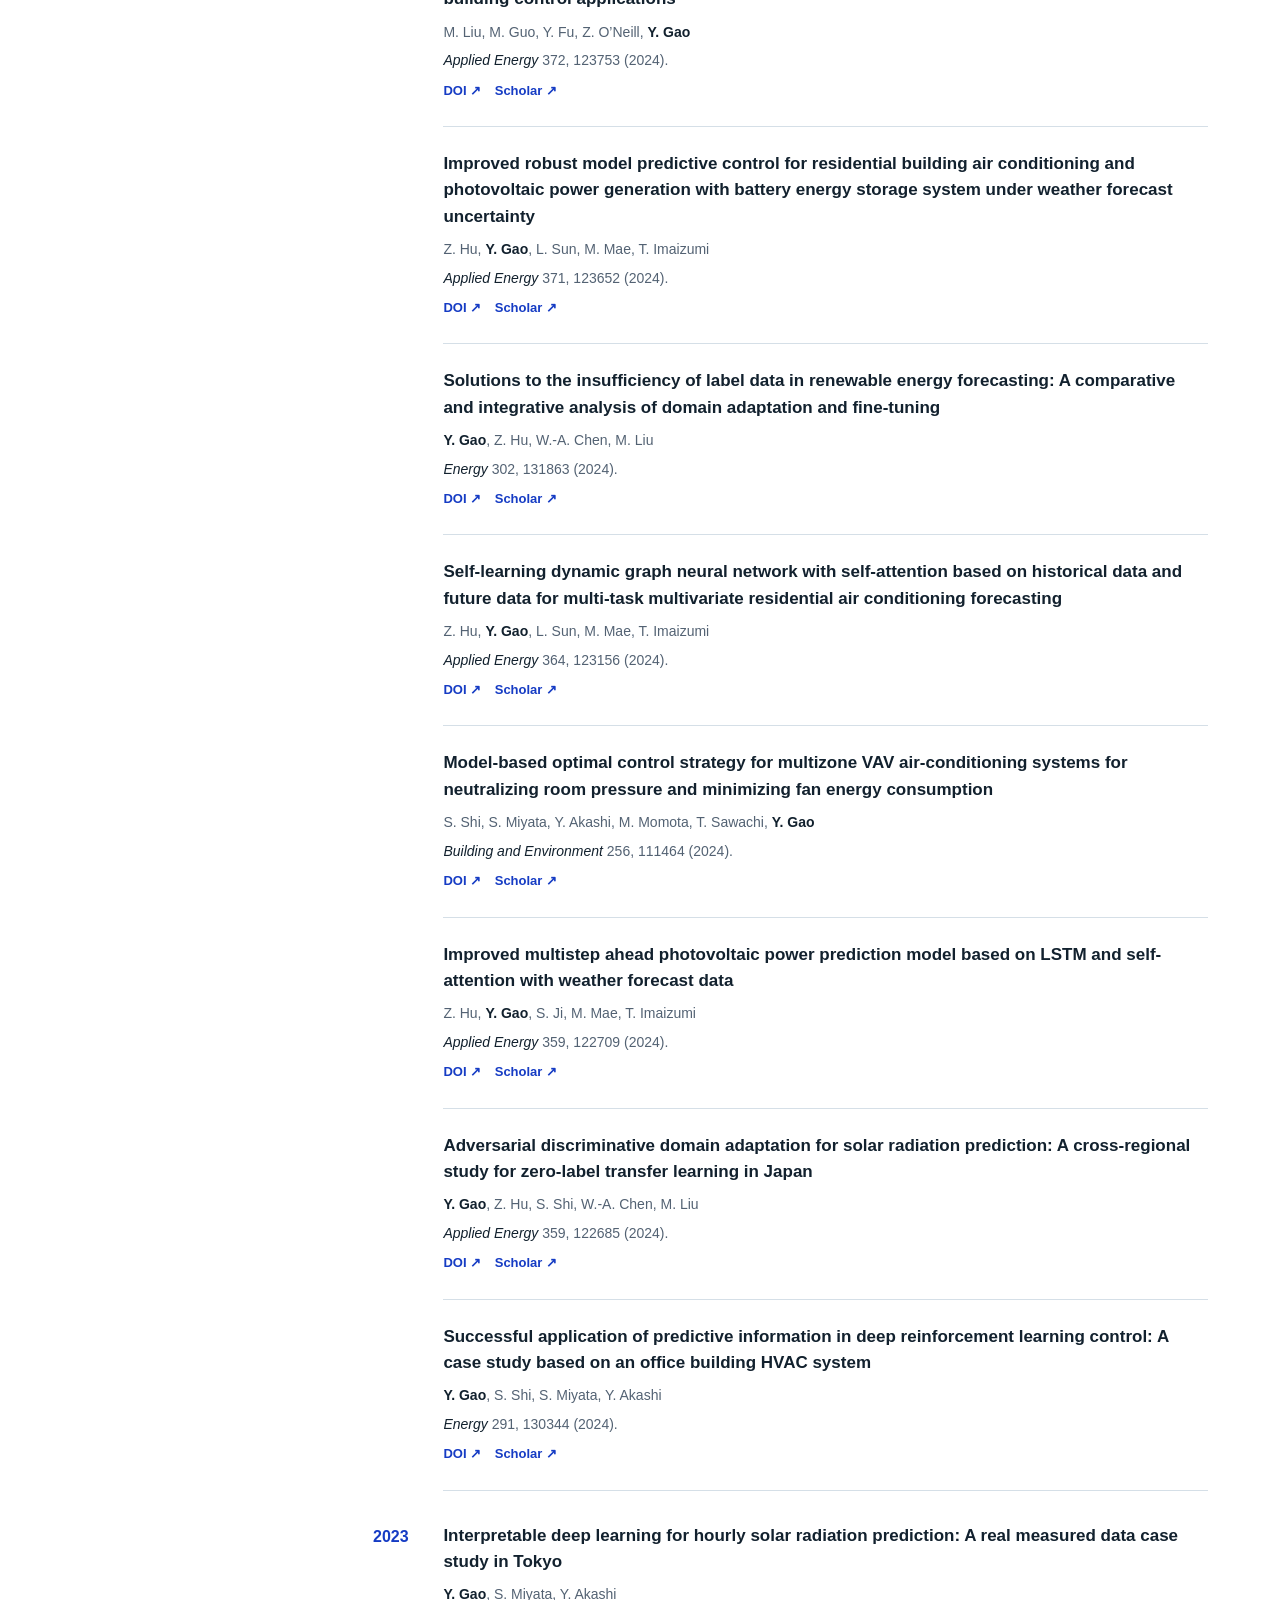
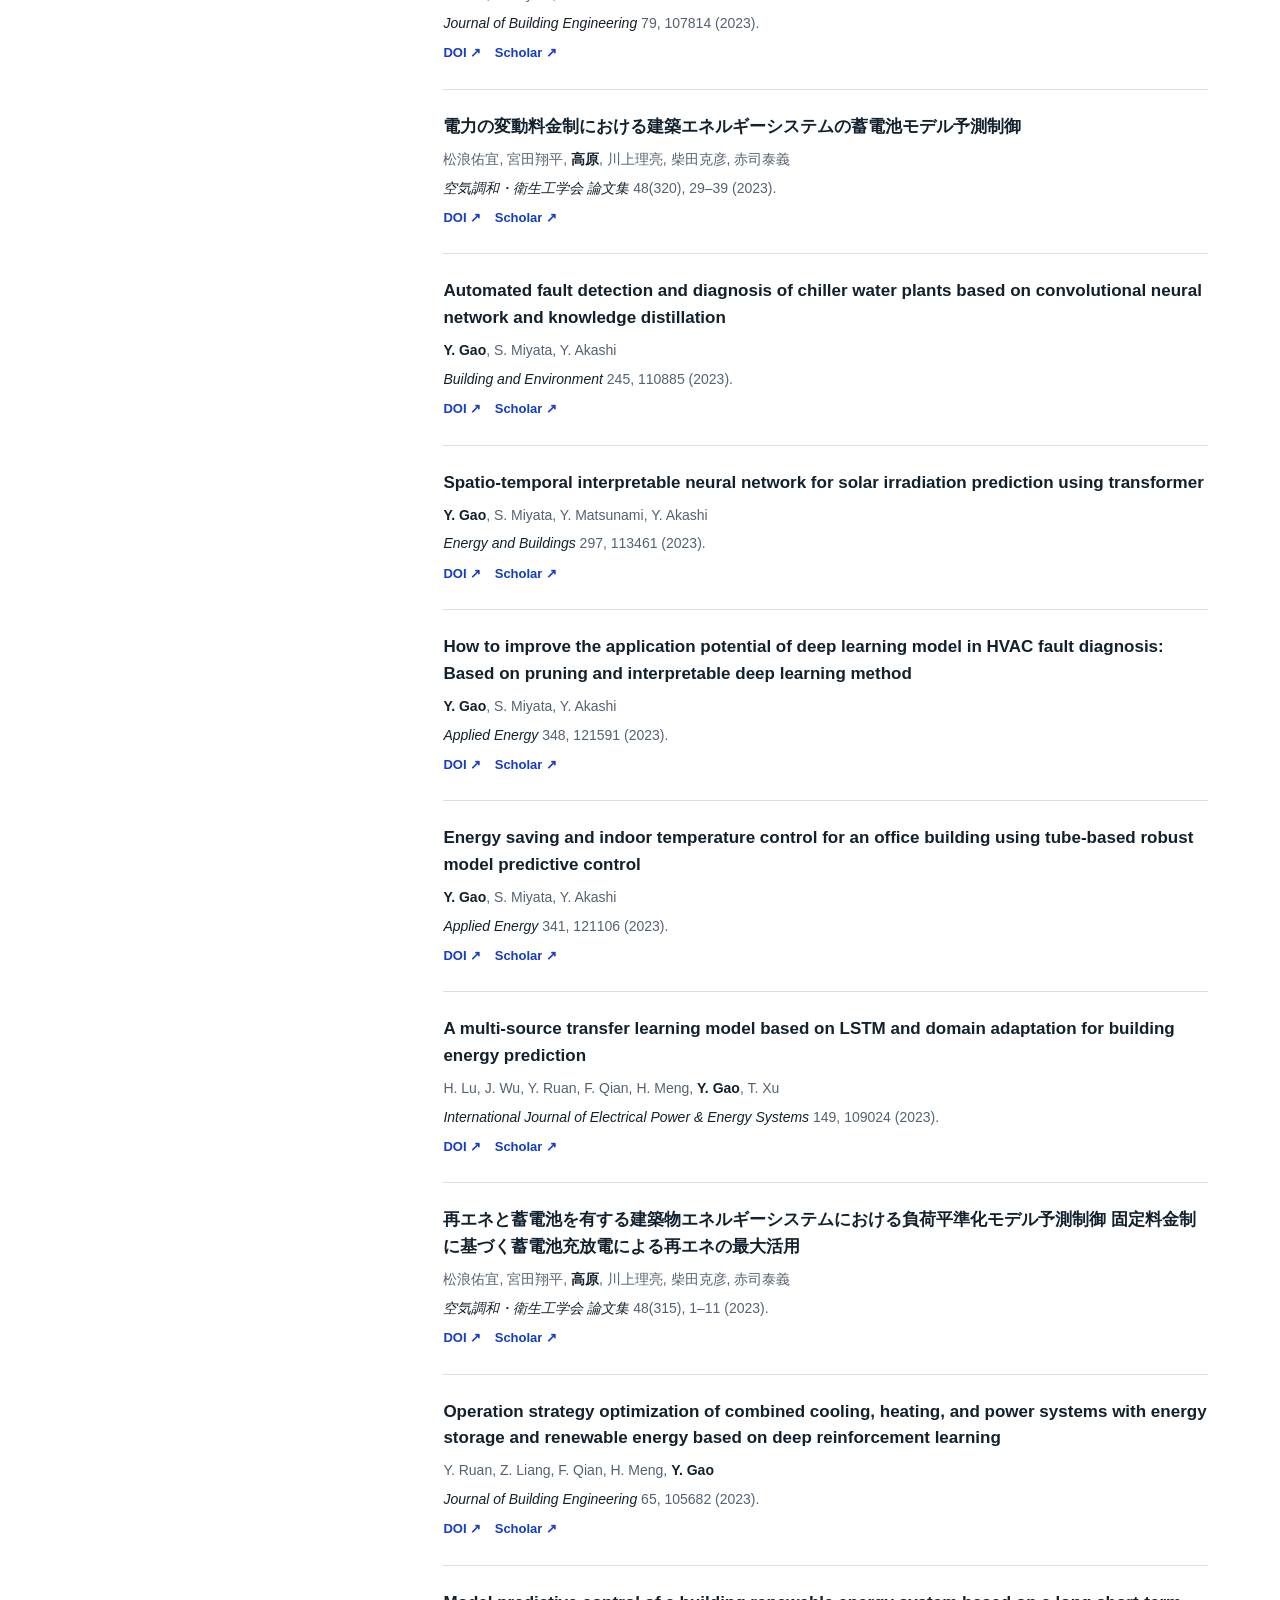
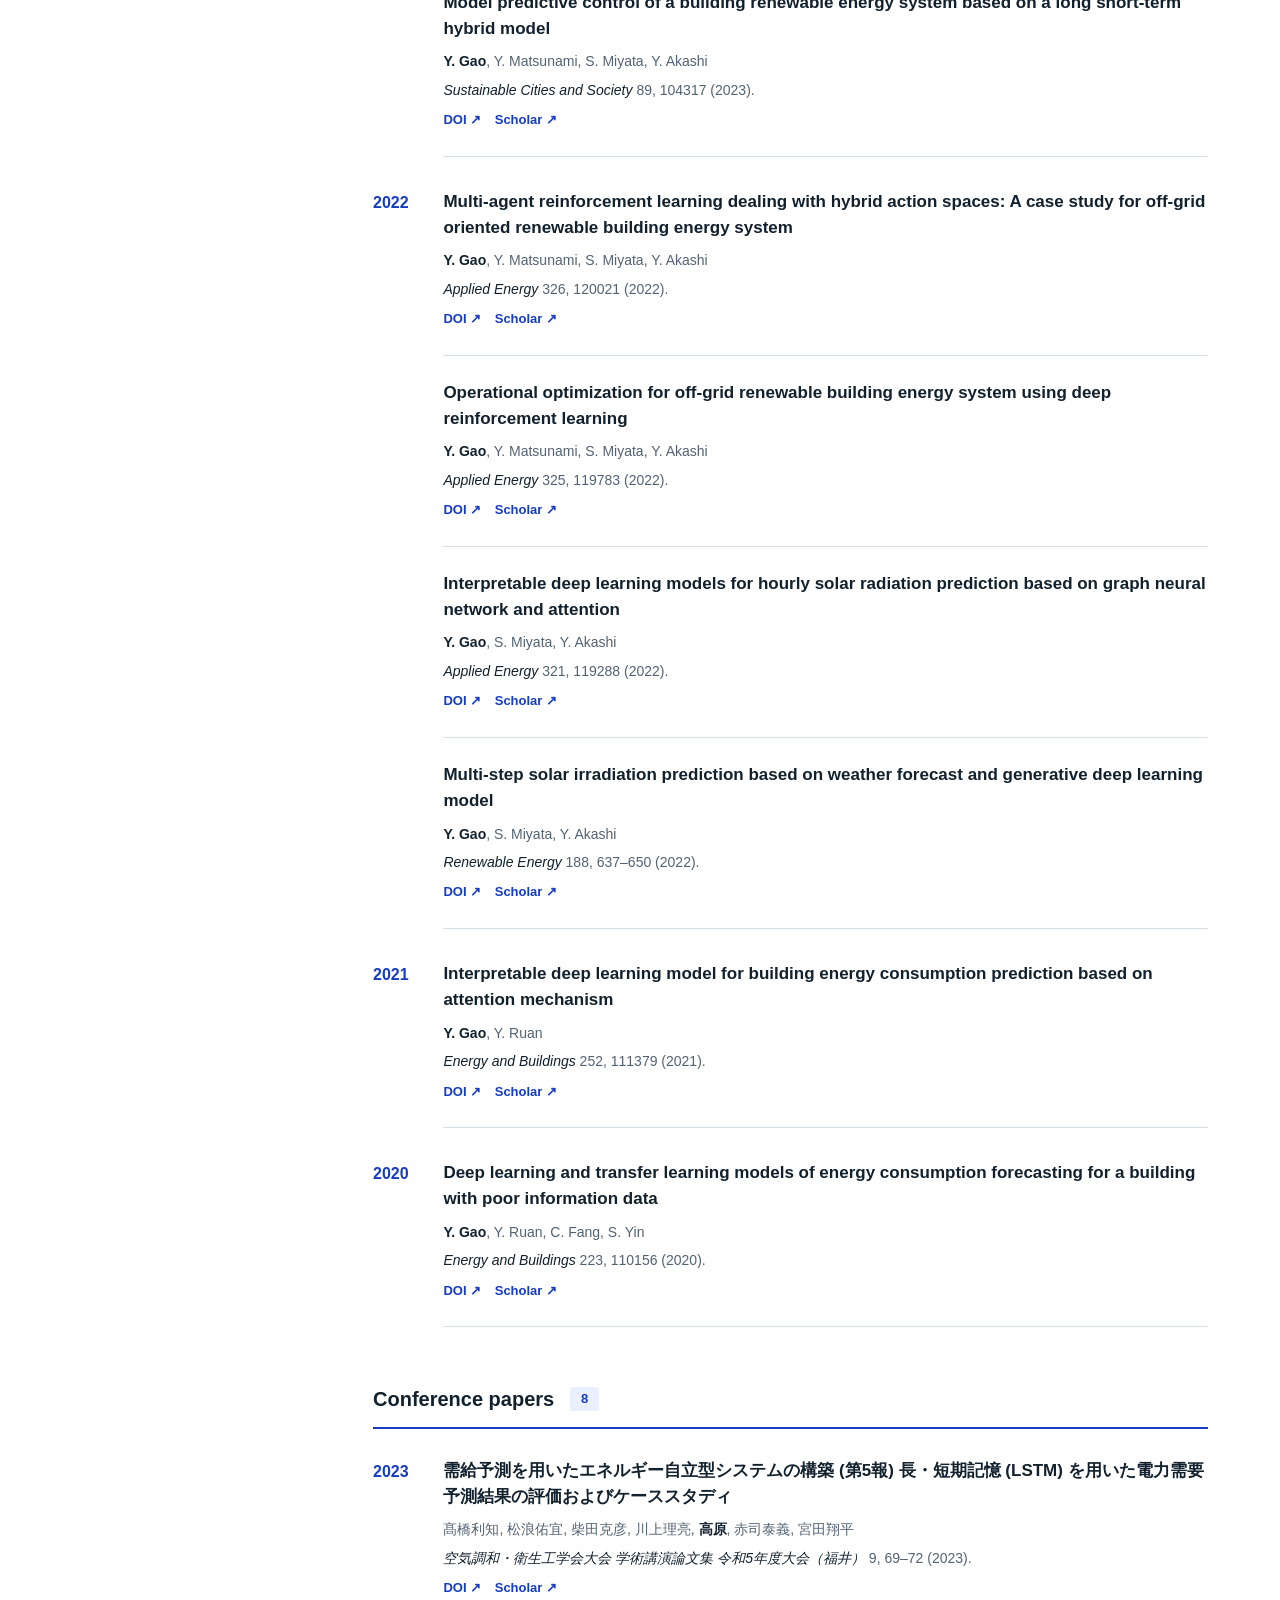
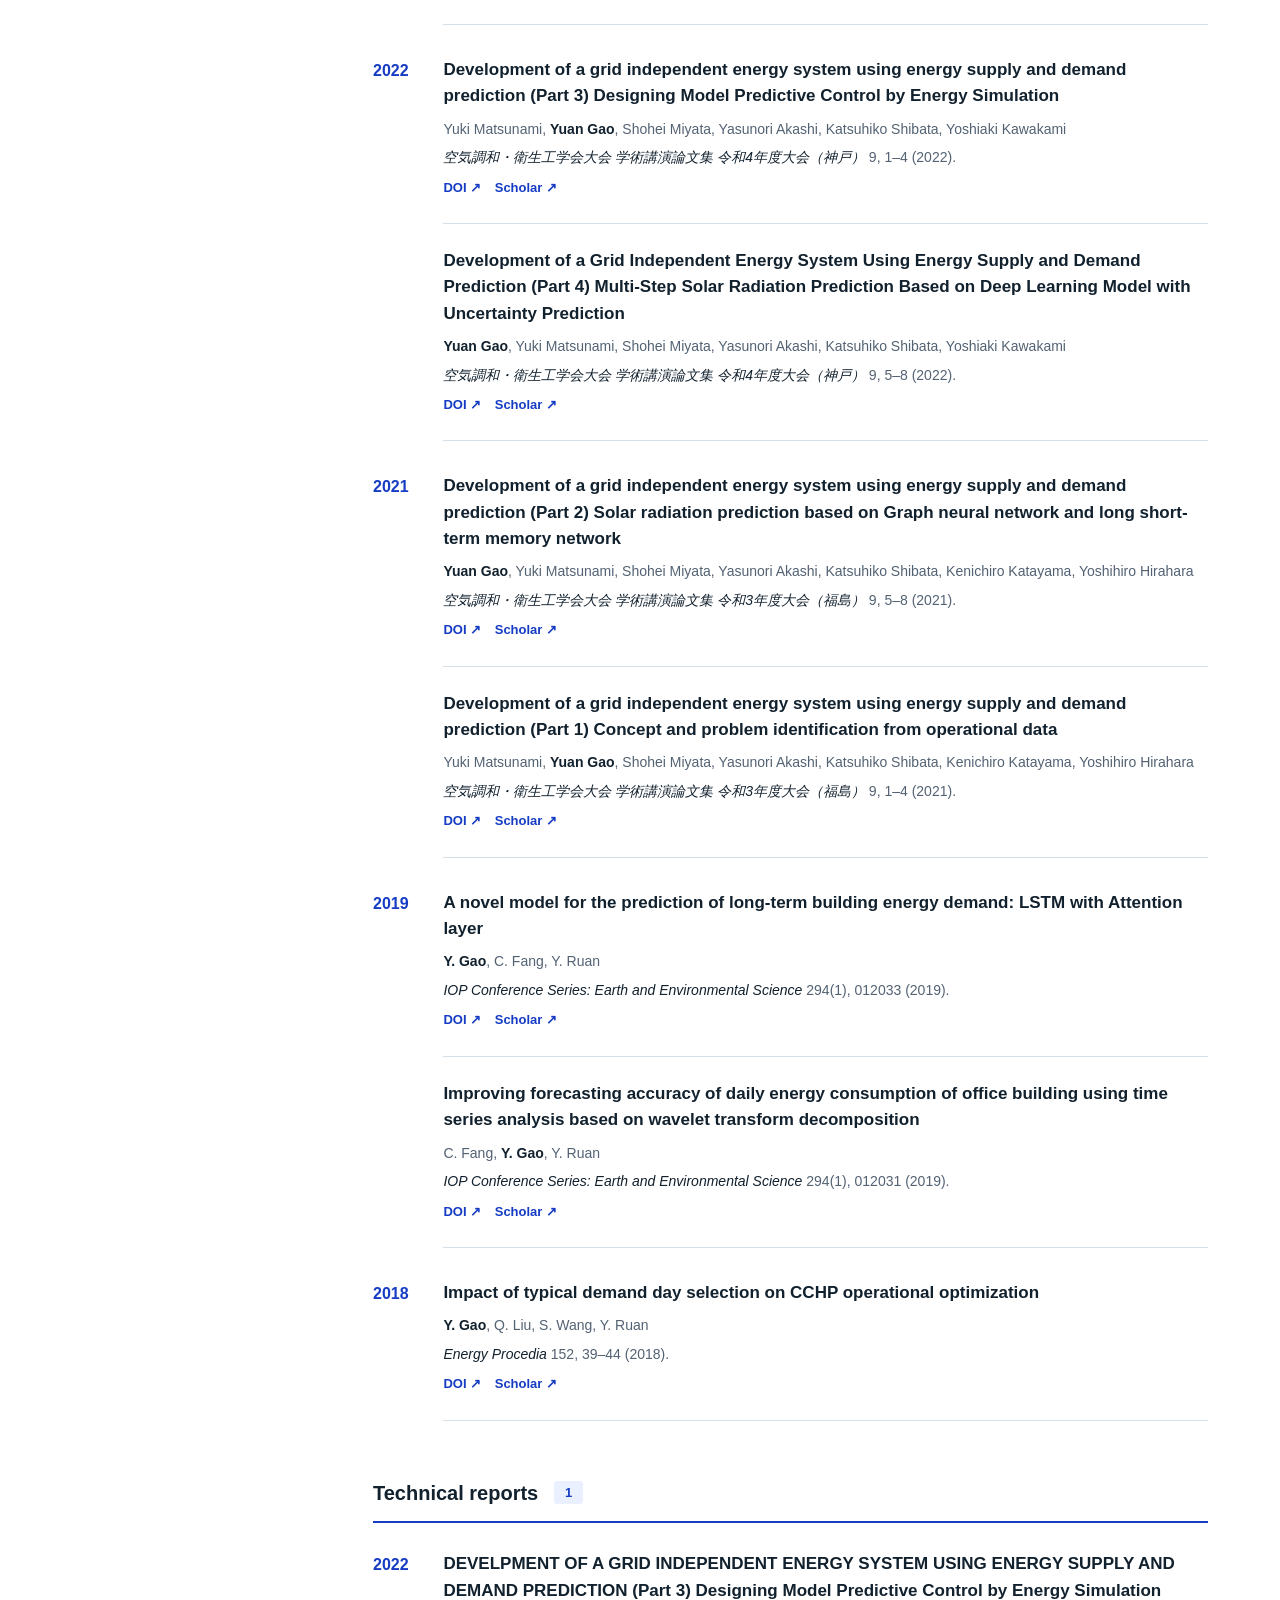
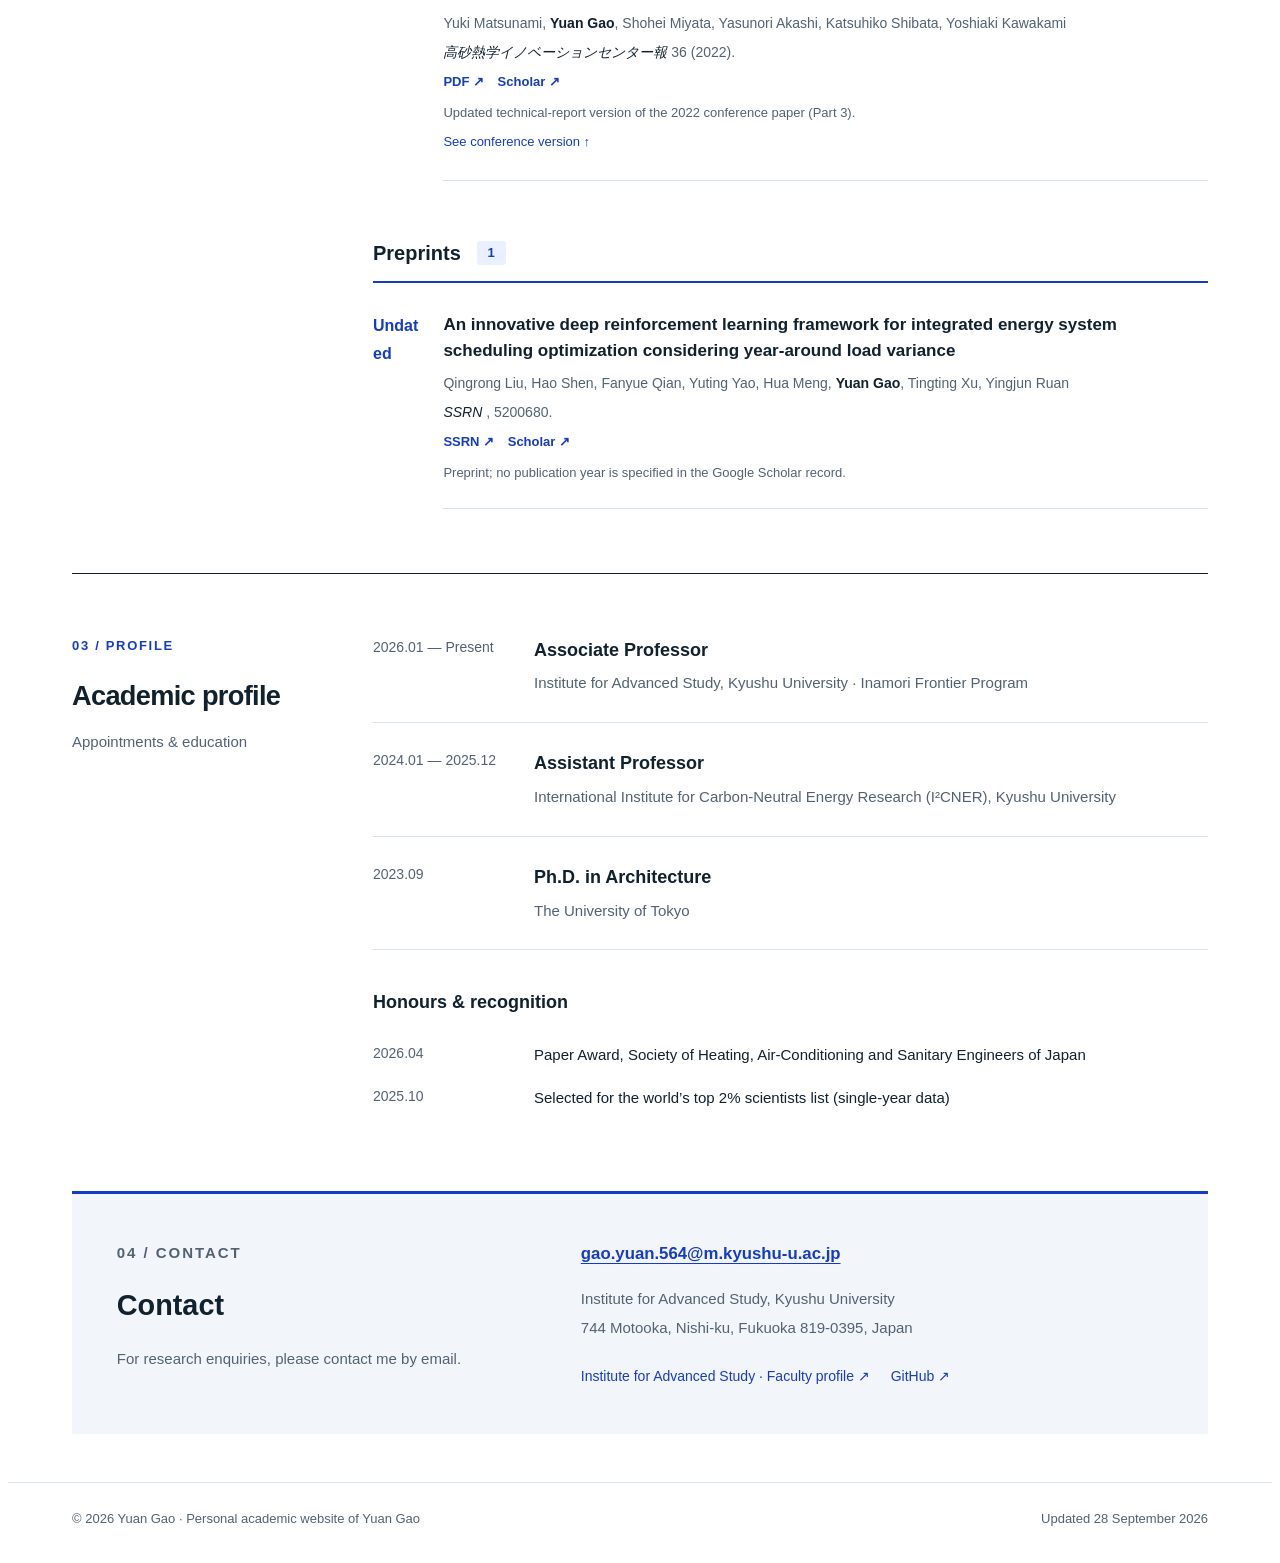
==== commit ceccb7ac: "Publish full Google Scholar bibliography in Japanese and English" ====
--- a/en/index.html
+++ b/en/index.html
@@ -9,7 +9,7 @@
 <header class="header"><a class="wordmark" href="../" aria-label="Yuan Gao home">YG<span>Yuan Gao</span></a><nav aria-label="Main navigation"><a href="#research">Research</a><a href="#publications">Publications</a><a href="#profile">Profile</a><a href="#contact">Contact</a></nav><a class="language" href="../" lang="ja">日本語</a></header>
 <main id="main"><section class="hero" aria-labelledby="name"><div class="hero-main"><p class="eyebrow">PERSONAL ACADEMIC WEBSITE</p><h1 id="name">Yuan Gao<span>高 原</span></h1><p class="role">Associate Professor · Kyushu University</p><p class="program">Institute for Advanced Study · Inamori Frontier Program</p><p class="intro">I study how machine learning can support decisions in energy systems. My research connects forecasting, control and fault diagnosis across building HVAC, photovoltaic–battery systems and data centres.</p><a class="text-link" href="mailto:gao.yuan.564@m.kyushu-u.ac.jp">gao.yuan.564@m.kyushu-u.ac.jp ↗</a></div><aside class="hero-aside"><span class="monogram" aria-hidden="true">高</span><p class="eyebrow">RESEARCH AREAS</p><p class="field-list">Energy informatics<br>Machine learning & time series<br>Building energy systems</p><span class="place">FUKUOKA, JAPAN</span></aside></section>
 <section id="research" class="section"><div class="section-head"><p class="section-index">01 / RESEARCH</p><h2>Research</h2><p>Understanding energy systems. Informing their operation.</p></div><div class="research-list"><article class="research-item"><span class="number">01</span><div><p class="kicker">From prediction to decisions</p><h3>Energy forecasting & control</h3><p>I develop forecasting and control methods for renewable and building energy systems. My interests include data-efficient learning, model predictive control and reinforcement learning, with attention to uncertainty in operational decisions.</p><p class="tags">Time series / MPC / Reinforcement learning</p></div></article><article class="research-item"><span class="number">02</span><div><p class="kicker">From signals to equipment condition</p><h3>HVAC fault detection & diagnosis</h3><p>I use time-series data to study faults in chillers and HVAC systems. This work covers few-shot and self-supervised learning, compact models, and interpretable diagnosis when labelled fault data are limited.</p><p class="tags">Fault diagnosis / Few-shot learning / Explainable AI</p></div></article><article class="research-item"><span class="number">03</span><div><p class="kicker">The infrastructure behind AI</p><h3>Sustainable data centres</h3><p>I examine cooling and electricity use in data centres, including their energy, water and carbon implications. This research considers how climate and operating conditions inform system design and operational assessment.</p><p class="tags">Cooling / Electricity / Water & carbon</p></div></article></div></section>
-<section id="publications" class="section"><div class="section-head"><p class="section-index">02 / PUBLICATIONS</p><h2>Selected publications</h2><p>Original English titles with links to the published articles.</p><a class="text-link" href="https://hyoka.ofc.kyushu-u.ac.jp/html/100025409_en.html">Full and current record · Kyushu University ↗</a></div><div class="publications"><div class="pub-year"><h3>2026</h3><ol><li><h4 lang="en"><a href="https://doi.org/10.1016/j.aei.2026.104765">Reprogramming language models for energy: Few-shot solar forecasting across urban Japan</a></h4><p class="authors"><strong>Y. Gao</strong>, Z. Hu, K. Yan, J. Otomo, N. Li, M. Liu, T. Xu, Y. Ruan, W. Gao</p><p class="journal"><cite>Advanced Engineering Informatics</cite> 74, 104765 (2026). <a class="doi" href="https://doi.org/10.1016/j.aei.2026.104765" aria-label="DOI: 10.1016/j.aei.2026.104765">DOI ↗</a></p></li><li><h4 lang="en"><a href="https://doi.org/10.1016/j.enconman.2026.121790">Elapsed-time-aware Liquid Neural Networks for direct coarse-interval indoor temperature forecasting in demand-responsive HVAC control</a></h4><p class="authors"><strong>Y. Gao</strong>, Z. Hu, J. Otomo, K. Yan</p><p class="journal"><cite>Energy Conversion and Management</cite> 365, 121790 (2026). <a class="doi" href="https://doi.org/10.1016/j.enconman.2026.121790" aria-label="DOI: 10.1016/j.enconman.2026.121790">DOI ↗</a></p></li><li><h4 lang="en"><a href="https://doi.org/10.1016/j.apenergy.2025.127056">A few-shot learning framework for HVAC fault diagnosis in data centers with minimal data required</a></h4><p class="authors">K. Yan, C. He, C. Wang, <strong>Y. Gao</strong>, Y. Du, A. Afshari</p><p class="journal"><cite>Applied Energy</cite> 402, 127056 (2026). <a class="doi" href="https://doi.org/10.1016/j.apenergy.2025.127056" aria-label="DOI: 10.1016/j.apenergy.2025.127056">DOI ↗</a></p></li><li><h4 lang="en"><a href="https://doi.org/10.1016/j.apenergy.2026.127557">Contrastive self-supervised learning for lightweight and automated fault detection and diagnosis in HVAC systems</a></h4><p class="authors"><strong>Y. Gao</strong>, Z. Hu, J. Otomo, Y. Ke</p><p class="journal"><cite>Applied Energy</cite> 410, 127557 (2026). <a class="doi" href="https://doi.org/10.1016/j.apenergy.2026.127557" aria-label="DOI: 10.1016/j.apenergy.2026.127557">DOI ↗</a></p></li><li><h4 lang="en"><a href="https://doi.org/10.1016/j.apenergy.2026.127822">ImputeLLM: A prompt-free large language model framework for robust time-series imputation in HVAC systems</a></h4><p class="authors">Z. Hu, <strong>Y. Gao</strong>, G. Cai, M. Liu, Y. Ke, Y. Ruan</p><p class="journal"><cite>Applied Energy</cite> 414, 127822 (2026). <a class="doi" href="https://doi.org/10.1016/j.apenergy.2026.127822" aria-label="DOI: 10.1016/j.apenergy.2026.127822">DOI ↗</a></p></li><li><h4 lang="en"><a href="https://doi.org/10.1016/j.aei.2026.104730">A few-shot unknown fault diagnosis framework for heating, ventilation, and air conditioning systems with entropy-based uncertainty guidance</a></h4><p class="authors">C. He, K. Yan, <strong>Y. Gao</strong></p><p class="journal"><cite>Advanced Engineering Informatics</cite> 74, 104730 (2026). <a class="doi" href="https://doi.org/10.1016/j.aei.2026.104730" aria-label="DOI: 10.1016/j.aei.2026.104730">DOI ↗</a></p></li><li><h4 lang="en"><a href="https://doi.org/10.1016/j.apenergy.2026.128192">An adaptive augmentation framework for new fault category data in HVAC systems under extremely imbalanced scenarios based on the meta-diffusion model</a></h4><p class="authors">C. He, K. Yan, <strong>Y. Gao</strong></p><p class="journal"><cite>Applied Energy</cite> 420, 128192 (2026). <a class="doi" href="https://doi.org/10.1016/j.apenergy.2026.128192" aria-label="DOI: 10.1016/j.apenergy.2026.128192">DOI ↗</a></p></li><li><h4 lang="en"><a href="https://doi.org/10.1016/j.energy.2026.141616">Net-zero ready building control: Benchmarking Decision Transformers against deep reinforcement learning for PV–battery buildings</a></h4><p class="authors"><strong>Y. Gao</strong>, Z. Hu, J. Otomo, K. Yan</p><p class="journal"><cite>Energy</cite> 360, 141616 (2026). <a class="doi" href="https://doi.org/10.1016/j.energy.2026.141616" aria-label="DOI: 10.1016/j.energy.2026.141616">DOI ↗</a></p></li></ol></div><div class="pub-year"><h3>2025</h3><ol><li><h4 lang="en"><a href="https://doi.org/10.1016/j.apenergy.2025.125387">Unlocking predictive insights and interpretability in deep reinforcement learning for Building-Integrated Photovoltaic and Battery (BIPVB) systems</a></h4><p class="authors"><strong>Y. Gao</strong>, Z. Hu, S. Yamate, J. Otomo, W.-A. Chen, M. Liu, T. Xu, Y. Ruan, J. Shang</p><p class="journal"><cite>Applied Energy</cite> 384, 125387 (2025). <a class="doi" href="https://doi.org/10.1016/j.apenergy.2025.125387" aria-label="DOI: 10.1016/j.apenergy.2025.125387">DOI ↗</a></p></li></ol></div><div class="pub-year"><h3>2024</h3><ol><li><h4 lang="en"><a href="https://doi.org/10.1016/j.energy.2024.130344">Successful application of predictive information in deep reinforcement learning control: A case study based on an office building HVAC system</a></h4><p class="authors"><strong>Y. Gao</strong>, S. Shi, S. Miyata, Y. Akashi</p><p class="journal"><cite>Energy</cite> 291, 130344 (2024). <a class="doi" href="https://doi.org/10.1016/j.energy.2024.130344" aria-label="DOI: 10.1016/j.energy.2024.130344">DOI ↗</a></p></li></ol></div><div class="pub-year"><h3>2023</h3><ol><li><h4 lang="en"><a href="https://doi.org/10.1016/j.apenergy.2023.121106">Energy saving and indoor temperature control for an office building using tube-based robust model predictive control</a></h4><p class="authors"><strong>Y. Gao</strong>, S. Miyata, Y. Akashi</p><p class="journal"><cite>Applied Energy</cite> 341, 121106 (2023). <a class="doi" href="https://doi.org/10.1016/j.apenergy.2023.121106" aria-label="DOI: 10.1016/j.apenergy.2023.121106">DOI ↗</a></p></li><li><h4 lang="en"><a href="https://doi.org/10.1016/j.buildenv.2023.110885">Automated fault detection and diagnosis of chiller water plants based on convolutional neural network and knowledge distillation</a></h4><p class="authors"><strong>Y. Gao</strong>, S. Miyata, Y. Akashi</p><p class="journal"><cite>Building and Environment</cite> 245, 110885 (2023). <a class="doi" href="https://doi.org/10.1016/j.buildenv.2023.110885" aria-label="DOI: 10.1016/j.buildenv.2023.110885">DOI ↗</a></p></li><li><h4 lang="en"><a href="https://doi.org/10.1016/j.apenergy.2023.121591">How to improve the application potential of deep learning model in HVAC fault diagnosis: Based on pruning and interpretable deep learning method</a></h4><p class="authors"><strong>Y. Gao</strong>, S. Miyata, Y. Akashi</p><p class="journal"><cite>Applied Energy</cite> 348, 121591 (2023). <a class="doi" href="https://doi.org/10.1016/j.apenergy.2023.121591" aria-label="DOI: 10.1016/j.apenergy.2023.121591">DOI ↗</a></p></li><li><h4 lang="en"><a href="https://doi.org/10.1016/j.scs.2022.104317">Model predictive control of a building renewable energy system based on a long short-term hybrid model</a></h4><p class="authors"><strong>Y. Gao</strong>, Y. Matsunami, S. Miyata, Y. Akashi</p><p class="journal"><cite>Sustainable Cities and Society</cite> 89, 104317 (2023). <a class="doi" href="https://doi.org/10.1016/j.scs.2022.104317" aria-label="DOI: 10.1016/j.scs.2022.104317">DOI ↗</a></p></li></ol></div><div class="pub-year"><h3>2022</h3><ol><li><h4 lang="en"><a href="https://doi.org/10.1016/j.apenergy.2022.119783">Operational optimization for off-grid renewable building energy system using deep reinforcement learning</a></h4><p class="authors"><strong>Y. Gao</strong>, Y. Matsunami, S. Miyata, Y. Akashi</p><p class="journal"><cite>Applied Energy</cite> 325, 119783 (2022). <a class="doi" href="https://doi.org/10.1016/j.apenergy.2022.119783" aria-label="DOI: 10.1016/j.apenergy.2022.119783">DOI ↗</a></p></li></ol></div></div></section>
+<section id="publications" class="section"><div class="section-head"><p class="section-index">02 / PUBLICATIONS</p><h2>Full publication list</h2><p>All 59 records from Google Scholar, as of 28 September 2026. Original titles, organised by publication type.</p><a class="text-link" href="https://scholar.google.com.hk/citations?user=7tbmZAIAAAAJ&amp;hl=en&amp;sortby=pubdate">Latest publications · Google Scholar ↗</a><nav class="pub-nav" aria-label="Publication types"><a href="#pub-journal">Journal articles<span>49</span></a><a href="#pub-conference">Conference papers<span>8</span></a><a href="#pub-report">Technical reports<span>1</span></a><a href="#pub-preprint">Preprints<span>1</span></a></nav><p class="pub-source-note">Grouped by the year in Google Scholar; volume, pages and article numbers follow publisher records. The technical report is identified as an updated conference-paper version.</p></div><div class="publications"><section class="pub-group" id="pub-journal" aria-labelledby="heading-journal"><h3 class="pub-group-title" id="heading-journal">Journal articles <span>49</span></h3><div class="pub-year"><p class="pub-year-label">2026</p><ol><li class="publication" id="paper-VL0QpB8kHFEC" data-type="journal"><h4 lang="en"><a href="https://doi.org/10.1016/j.apenergy.2026.128607">Breaking the data scarcity barrier in HVAC fault diagnosis via feature-sample collaborative augmentation</a></h4><p class="authors">J. Bi, C. He, K. Yan, <strong>Y. Gao</strong>, A. Afshari</p><p class="journal"><cite>Applied Energy</cite> 426, 128607 (2026).</p><p class="publication-links"><a class="doi" href="https://doi.org/10.1016/j.apenergy.2026.128607">DOI ↗</a> <a class="doi" href="https://scholar.google.com.hk/citations?view_op=view_citation&amp;hl=en&amp;user=7tbmZAIAAAAJ&amp;citation_for_view=7tbmZAIAAAAJ:VL0QpB8kHFEC">Scholar ↗</a></p></li><li class="publication" id="paper-ye4kPcJQO24C" data-type="journal"><h4 lang="en"><a href="https://doi.org/10.1016/j.apenergy.2026.128543">STD-MoE: Structured time-series decomposition with sparse mixture-of-experts for photovoltaic power uncertainty forecasting</a></h4><p class="authors">J. Liu, <strong>Y. Gao</strong>, K. Yan</p><p class="journal"><cite>Applied Energy</cite> 426, 128543 (2026).</p><p class="publication-links"><a class="doi" href="https://doi.org/10.1016/j.apenergy.2026.128543">DOI ↗</a> <a class="doi" href="https://scholar.google.com.hk/citations?view_op=view_citation&amp;hl=en&amp;user=7tbmZAIAAAAJ&amp;citation_for_view=7tbmZAIAAAAJ:ye4kPcJQO24C">Scholar ↗</a></p></li><li class="publication" id="paper-tkaPQYYpVKoC" data-type="journal"><h4 lang="en"><a href="https://doi.org/10.1016/j.enconman.2026.121790">Elapsed-time-aware Liquid Neural Networks for direct coarse-interval indoor temperature forecasting in demand-responsive HVAC control</a></h4><p class="authors"><strong>Y. Gao</strong>, Z. Hu, J. Otomo, K. Yan</p><p class="journal"><cite>Energy Conversion and Management</cite> 365, 121790 (2026).</p><p class="publication-links"><a class="doi" href="https://doi.org/10.1016/j.enconman.2026.121790">DOI ↗</a> <a class="doi" href="https://scholar.google.com.hk/citations?view_op=view_citation&amp;hl=en&amp;user=7tbmZAIAAAAJ&amp;citation_for_view=7tbmZAIAAAAJ:tkaPQYYpVKoC">Scholar ↗</a></p></li><li class="publication" id="paper-Y5dfb0dijaUC" data-type="journal"><h4 lang="en"><a href="https://doi.org/10.1016/j.apenergy.2026.128192">An adaptive augmentation framework for new fault category data in HVAC systems under extremely imbalanced scenarios based on the meta-diffusion model</a></h4><p class="authors">C. He, K. Yan, <strong>Y. Gao</strong></p><p class="journal"><cite>Applied Energy</cite> 420, 128192 (2026).</p><p class="publication-links"><a class="doi" href="https://doi.org/10.1016/j.apenergy.2026.128192">DOI ↗</a> <a class="doi" href="https://scholar.google.com.hk/citations?view_op=view_citation&amp;hl=en&amp;user=7tbmZAIAAAAJ&amp;citation_for_view=7tbmZAIAAAAJ:Y5dfb0dijaUC">Scholar ↗</a></p></li><li class="publication" id="paper-_B80troHkn4C" data-type="journal"><h4 lang="en"><a href="https://doi.org/10.1016/j.energy.2026.141616">Net-zero ready building control: Benchmarking Decision Transformers against deep reinforcement learning for PV–battery buildings</a></h4><p class="authors"><strong>Y. Gao</strong>, Z. Hu, J. Otomo, K. Yan</p><p class="journal"><cite>Energy</cite> 360, 141616 (2026).</p><p class="publication-links"><a class="doi" href="https://doi.org/10.1016/j.energy.2026.141616">DOI ↗</a> <a class="doi" href="https://scholar.google.com.hk/citations?view_op=view_citation&amp;hl=en&amp;user=7tbmZAIAAAAJ&amp;citation_for_view=7tbmZAIAAAAJ:_B80troHkn4C">Scholar ↗</a></p></li><li class="publication" id="paper-AXPGKjj_ei8C" data-type="journal"><h4 lang="en"><a href="https://doi.org/10.1016/j.aei.2026.104730">A few-shot unknown fault diagnosis framework for heating, ventilation, and air conditioning systems with entropy-based uncertainty guidance</a></h4><p class="authors">C. He, K. Yan, <strong>Y. Gao</strong></p><p class="journal"><cite>Advanced Engineering Informatics</cite> 74, 104730 (2026).</p><p class="publication-links"><a class="doi" href="https://doi.org/10.1016/j.aei.2026.104730">DOI ↗</a> <a class="doi" href="https://scholar.google.com.hk/citations?view_op=view_citation&amp;hl=en&amp;user=7tbmZAIAAAAJ&amp;citation_for_view=7tbmZAIAAAAJ:AXPGKjj_ei8C">Scholar ↗</a></p></li><li class="publication" id="paper-Mojj43d5GZwC" data-type="journal"><h4 lang="en"><a href="https://doi.org/10.1016/j.aei.2026.104765">Reprogramming language models for energy: Few-shot solar forecasting across urban Japan</a></h4><p class="authors"><strong>Y. Gao</strong>, Z. Hu, K. Yan, J. Otomo, N. Li, M. Liu, T. Xu, Y. Ruan, W. Gao</p><p class="journal"><cite>Advanced Engineering Informatics</cite> 74, 104765 (2026).</p><p class="publication-links"><a class="doi" href="https://doi.org/10.1016/j.aei.2026.104765">DOI ↗</a> <a class="doi" href="https://scholar.google.com.hk/citations?view_op=view_citation&amp;hl=en&amp;user=7tbmZAIAAAAJ&amp;citation_for_view=7tbmZAIAAAAJ:Mojj43d5GZwC">Scholar ↗</a></p></li><li class="publication" id="paper-SdhP9T11ey4C" data-type="journal"><h4 lang="en"><a href="https://doi.org/10.1016/j.ces.2026.124697">Role of hydroxyl groups in biomass char CO2 gasification: insights into CO2/H2O co-gasification</a></h4><p class="authors">X. Liu, W. Yuan, L. Tang, Z. Sun, <strong>Y. Gao</strong>, F. Wang, A. O. Mosquedac, S. S. Lam, L. Ding, G. Yu</p><p class="journal"><cite>Chemical Engineering Science</cite> 337, 124697 (2027).</p><p class="publication-links"><a class="doi" href="https://doi.org/10.1016/j.ces.2026.124697">DOI ↗</a> <a class="doi" href="https://scholar.google.com.hk/citations?view_op=view_citation&amp;hl=en&amp;user=7tbmZAIAAAAJ&amp;citation_for_view=7tbmZAIAAAAJ:SdhP9T11ey4C">Scholar ↗</a></p><p class="publication-note">Issue year: 2027; listed under 2026 in Google Scholar.</p></li><li class="publication" id="paper-XiVPGOgt02cC" data-type="journal"><h4 lang="en"><a href="https://doi.org/10.1016/j.apenergy.2026.127822">ImputeLLM: A prompt-free large language model framework for robust time-series imputation in HVAC systems</a></h4><p class="authors">Z. Hu, <strong>Y. Gao</strong>, G. Cai, M. Liu, Y. Ke, Y. Ruan</p><p class="journal"><cite>Applied Energy</cite> 414, 127822 (2026).</p><p class="publication-links"><a class="doi" href="https://doi.org/10.1016/j.apenergy.2026.127822">DOI ↗</a> <a class="doi" href="https://scholar.google.com.hk/citations?view_op=view_citation&amp;hl=en&amp;user=7tbmZAIAAAAJ&amp;citation_for_view=7tbmZAIAAAAJ:XiVPGOgt02cC">Scholar ↗</a></p></li><li class="publication" id="paper-bnK-pcrLprsC" data-type="journal"><h4 lang="en"><a href="https://doi.org/10.1016/j.apenergy.2026.127816">PV-MM-diffusion: An end-to-end multi-modal diffusion model for ultra-short-term probabilistic photovoltaic forecasting</a></h4><p class="authors">J. Huang, B. Shao, Y. Ke, <strong>Y. Gao</strong>, S. Mazzoni</p><p class="journal"><cite>Applied Energy</cite> 413, 127816 (2026).</p><p class="publication-links"><a class="doi" href="https://doi.org/10.1016/j.apenergy.2026.127816">DOI ↗</a> <a class="doi" href="https://scholar.google.com.hk/citations?view_op=view_citation&amp;hl=en&amp;user=7tbmZAIAAAAJ&amp;citation_for_view=7tbmZAIAAAAJ:bnK-pcrLprsC">Scholar ↗</a></p></li><li class="publication" id="paper-eMMeJKvmdy0C" data-type="journal"><h4 lang="en"><a href="https://doi.org/10.1016/j.enbuild.2026.117646">Knowledge and data fusion-driven self-supervised learning for air handling unit fault diagnosis with limited labeled data</a></h4><p class="authors">K. Yan, M. Hua, <strong>Y. Gao</strong></p><p class="journal"><cite>Energy and Buildings</cite> 364, 117646 (2026).</p><p class="publication-links"><a class="doi" href="https://doi.org/10.1016/j.enbuild.2026.117646">DOI ↗</a> <a class="doi" href="https://scholar.google.com.hk/citations?view_op=view_citation&amp;hl=en&amp;user=7tbmZAIAAAAJ&amp;citation_for_view=7tbmZAIAAAAJ:eMMeJKvmdy0C">Scholar ↗</a></p></li><li class="publication" id="paper-geHnlv5EZngC" data-type="journal"><h4 lang="en"><a href="https://doi.org/10.1016/j.apenergy.2026.127557">Contrastive self-supervised learning for lightweight and automated fault detection and diagnosis in HVAC systems</a></h4><p class="authors"><strong>Y. Gao</strong>, Z. Hu, J. Otomo, Y. Ke</p><p class="journal"><cite>Applied Energy</cite> 410, 127557 (2026).</p><p class="publication-links"><a class="doi" href="https://doi.org/10.1016/j.apenergy.2026.127557">DOI ↗</a> <a class="doi" href="https://scholar.google.com.hk/citations?view_op=view_citation&amp;hl=en&amp;user=7tbmZAIAAAAJ&amp;citation_for_view=7tbmZAIAAAAJ:geHnlv5EZngC">Scholar ↗</a></p></li><li class="publication" id="paper-olpn-zPbct0C" data-type="journal"><h4 lang="en"><a href="https://doi.org/10.20517/aiagent.2025.12">An integrated energy system scheduling method considering year-round load variations based on deep reinforcement learning</a></h4><p class="authors">Q. Liu, H. Shen, H. Meng, F. Qian, Y. Yao, <strong>Y. Gao</strong>, T. Xu, Y. Ruan</p><p class="journal"><cite>AI Agent</cite> 2(1)  (2026).</p><p class="publication-links"><a class="doi" href="https://doi.org/10.20517/aiagent.2025.12">DOI ↗</a> <a class="doi" href="https://scholar.google.com.hk/citations?view_op=view_citation&amp;hl=en&amp;user=7tbmZAIAAAAJ&amp;citation_for_view=7tbmZAIAAAAJ:olpn-zPbct0C">Scholar ↗</a></p></li><li class="publication" id="paper-l7t_Zn2s7bgC" data-type="journal"><h4 lang="en"><a href="https://doi.org/10.1016/j.engappai.2025.113647">A clustering enhanced Wasserstein generative adversarial network approach for addressing uncertainty and limited data in photovoltaic output scenarios</a></h4><p class="authors">Q. Liu, P. Zhao, F. Qian, Y. Yao, H. Meng, <strong>Y. Gao</strong>, T. Xu, Y. Ruan</p><p class="journal"><cite>Engineering Applications of Artificial Intelligence</cite> 166, 113647 (2026).</p><p class="publication-links"><a class="doi" href="https://doi.org/10.1016/j.engappai.2025.113647">DOI ↗</a> <a class="doi" href="https://scholar.google.com.hk/citations?view_op=view_citation&amp;hl=en&amp;user=7tbmZAIAAAAJ&amp;citation_for_view=7tbmZAIAAAAJ:l7t_Zn2s7bgC">Scholar ↗</a></p></li><li class="publication" id="paper-u9iWguZQMMsC" data-type="journal"><h4 lang="en"><a href="https://doi.org/10.1016/j.apenergy.2025.127056">A few-shot learning framework for HVAC fault diagnosis in data centers with minimal data required</a></h4><p class="authors">K. Yan, C. He, C. Wang, <strong>Y. Gao</strong>, Y. Du, A. Afshari</p><p class="journal"><cite>Applied Energy</cite> 402, 127056 (2026).</p><p class="publication-links"><a class="doi" href="https://doi.org/10.1016/j.apenergy.2025.127056">DOI ↗</a> <a class="doi" href="https://scholar.google.com.hk/citations?view_op=view_citation&amp;hl=en&amp;user=7tbmZAIAAAAJ&amp;citation_for_view=7tbmZAIAAAAJ:u9iWguZQMMsC">Scholar ↗</a></p></li></ol></div><div class="pub-year"><p class="pub-year-label">2025</p><ol><li class="publication" id="paper-OU6Ihb5iCvQC" data-type="journal"><h4 lang="en"><a href="https://doi.org/10.1016/j.apenergy.2025.126774">A stable, reliable and interpretable diffusion model for HVAC FDD with data unavailability</a></h4><p class="authors">K. Yan, J. Bi, H. Wang, <strong>Y. Gao</strong>, A. Afshari</p><p class="journal"><cite>Applied Energy</cite> 401, 126774 (2025).</p><p class="publication-links"><a class="doi" href="https://doi.org/10.1016/j.apenergy.2025.126774">DOI ↗</a> <a class="doi" href="https://scholar.google.com.hk/citations?view_op=view_citation&amp;hl=en&amp;user=7tbmZAIAAAAJ&amp;citation_for_view=7tbmZAIAAAAJ:OU6Ihb5iCvQC">Scholar ↗</a></p></li><li class="publication" id="paper-uWQEDVKXjbEC" data-type="journal"><h4 lang="en"><a href="https://doi.org/10.1016/j.apenergy.2025.126771">Robust photovoltaic forecasting under severe data missingness via multi-domain collaboration and covariate interaction</a></h4><p class="authors">K. Yan, J. Liu, J. Zhang, F. Yang, <strong>Y. Gao</strong>, Y. Du</p><p class="journal"><cite>Applied Energy</cite> 401, 126771 (2025).</p><p class="publication-links"><a class="doi" href="https://doi.org/10.1016/j.apenergy.2025.126771">DOI ↗</a> <a class="doi" href="https://scholar.google.com.hk/citations?view_op=view_citation&amp;hl=en&amp;user=7tbmZAIAAAAJ&amp;citation_for_view=7tbmZAIAAAAJ:uWQEDVKXjbEC">Scholar ↗</a></p></li><li class="publication" id="paper-P5F9QuxV20EC" data-type="journal"><h4 lang="en"><a href="https://doi.org/10.1016/j.renene.2025.123465">A novel attention-enhanced LLM approach for accurate power demand and generation forecasting</a></h4><p class="authors">Z. Hu, <strong>Y. Gao</strong>, L. Sun, M. Mae</p><p class="journal"><cite>Renewable Energy</cite> 252, 123465 (2025).</p><p class="publication-links"><a class="doi" href="https://doi.org/10.1016/j.renene.2025.123465">DOI ↗</a> <a class="doi" href="https://scholar.google.com.hk/citations?view_op=view_citation&amp;hl=en&amp;user=7tbmZAIAAAAJ&amp;citation_for_view=7tbmZAIAAAAJ:P5F9QuxV20EC">Scholar ↗</a></p></li><li class="publication" id="paper-p2g8aNsByqUC" data-type="journal"><h4 lang="en"><a href="https://doi.org/10.1016/j.renene.2025.124493">Optimizing renewable energy systems with hybrid action space reinforcement learning: A case study on achieving net zero energy in Japan</a></h4><p class="authors"><strong>Y. Gao</strong>, Z. Hu, Y. Matsunami, M. Qu, W.-A. Chen, M. Liu</p><p class="journal"><cite>Renewable Energy</cite> 256, 124493 (2026).</p><p class="publication-links"><a class="doi" href="https://doi.org/10.1016/j.renene.2025.124493">DOI ↗</a> <a class="doi" href="https://scholar.google.com.hk/citations?view_op=view_citation&amp;hl=en&amp;user=7tbmZAIAAAAJ&amp;citation_for_view=7tbmZAIAAAAJ:p2g8aNsByqUC">Scholar ↗</a></p><p class="publication-note">Issue year: 2026; listed under 2025 in Google Scholar.</p></li><li class="publication" id="paper-bFI3QPDXJZMC" data-type="journal"><h4 lang="en"><a href="https://doi.org/10.1016/j.enbuild.2025.115564">A novel reinforcement learning method based on generative adversarial network for air conditioning and energy system control in residential buildings</a></h4><p class="authors">Z. Hu, <strong>Y. Gao</strong>, L. Sun, M. Mae, T. Imaizumi</p><p class="journal"><cite>Energy and Buildings</cite> 336, 115564 (2025).</p><p class="publication-links"><a class="doi" href="https://doi.org/10.1016/j.enbuild.2025.115564">DOI ↗</a> <a class="doi" href="https://scholar.google.com.hk/citations?view_op=view_citation&amp;hl=en&amp;user=7tbmZAIAAAAJ&amp;citation_for_view=7tbmZAIAAAAJ:bFI3QPDXJZMC">Scholar ↗</a></p></li><li class="publication" id="paper-4OULZ7Gr8RgC" data-type="journal"><h4 lang="en"><a href="https://doi.org/10.1080/23744731.2024.2444818">Accelerating Reinforcement Learning controller training for building energy management: A hybrid co-simulation approach</a></h4><p class="authors">Q. Zhou, M. Liu, Z. Wang, Y. Fu, <strong>Y. Gao</strong></p><p class="journal"><cite>Science and Technology for the Built Environment</cite> 31(5), 515–532 (2025).</p><p class="publication-links"><a class="doi" href="https://doi.org/10.1080/23744731.2024.2444818">DOI ↗</a> <a class="doi" href="https://scholar.google.com.hk/citations?view_op=view_citation&amp;hl=en&amp;user=7tbmZAIAAAAJ&amp;citation_for_view=7tbmZAIAAAAJ:4OULZ7Gr8RgC">Scholar ↗</a></p></li><li class="publication" id="paper-CHSYGLWDkRkC" data-type="journal"><h4 lang="en"><a href="https://doi.org/10.3390/en18082054">Adaptability Study of Hydrogen Fuel Cell Integrated Energy Systems</a></h4><p class="authors">H. Jin, J. Wang, Y. Wang, Y. Ruan, <strong>Y. Gao</strong>, F. Qian, X. Xu, C. Ju, X. Dong</p><p class="journal"><cite>Energies</cite> 18(8), 2054 (2025).</p><p class="publication-links"><a class="doi" href="https://doi.org/10.3390/en18082054">DOI ↗</a> <a class="doi" href="https://scholar.google.com.hk/citations?view_op=view_citation&amp;hl=en&amp;user=7tbmZAIAAAAJ&amp;citation_for_view=7tbmZAIAAAAJ:CHSYGLWDkRkC">Scholar ↗</a></p></li><li class="publication" id="paper-pyW8ca7W8N0C" data-type="journal"><h4 lang="en"><a href="https://doi.org/10.1016/j.apenergy.2025.125387">Unlocking predictive insights and interpretability in deep reinforcement learning for Building-Integrated Photovoltaic and Battery (BIPVB) systems</a></h4><p class="authors"><strong>Y. Gao</strong>, Z. Hu, S. Yamate, J. Otomo, W.-A. Chen, M. Liu, T. Xu, Y. Ruan, J. Shang</p><p class="journal"><cite>Applied Energy</cite> 384, 125387 (2025).</p><p class="publication-links"><a class="doi" href="https://doi.org/10.1016/j.apenergy.2025.125387">DOI ↗</a> <a class="doi" href="https://scholar.google.com.hk/citations?view_op=view_citation&amp;hl=en&amp;user=7tbmZAIAAAAJ&amp;citation_for_view=7tbmZAIAAAAJ:pyW8ca7W8N0C">Scholar ↗</a></p></li><li class="publication" id="paper-f2IySw72cVMC" data-type="journal"><h4 lang="en"><a href="https://doi.org/10.1016/j.renene.2025.122477">Quantitative analysis of energy justice in demand response: Insights from real residential data in Texas, USA</a></h4><p class="authors"><strong>Y. Gao</strong>, M. Liu, Z. Hu, S. Yamate, J. Otomo, W.-A. Chen, Z. O’Neill</p><p class="journal"><cite>Renewable Energy</cite> 242, 122477 (2025).</p><p class="publication-links"><a class="doi" href="https://doi.org/10.1016/j.renene.2025.122477">DOI ↗</a> <a class="doi" href="https://scholar.google.com.hk/citations?view_op=view_citation&amp;hl=en&amp;user=7tbmZAIAAAAJ&amp;citation_for_view=7tbmZAIAAAAJ:f2IySw72cVMC">Scholar ↗</a></p></li><li class="publication" id="paper-g5m5HwL7SMYC" data-type="journal"><h4 lang="en"><a href="https://doi.org/10.1016/j.apenergy.2024.124844">A revolutionary neural network architecture with interpretability and flexibility based on Kolmogorov–Arnold for solar radiation and temperature forecasting</a></h4><p class="authors"><strong>Y. Gao</strong>, Z. Hu, W.-A. Chen, M. Liu, Y. Ruan</p><p class="journal"><cite>Applied Energy</cite> 378, 124844 (2025).</p><p class="publication-links"><a class="doi" href="https://doi.org/10.1016/j.apenergy.2024.124844">DOI ↗</a> <a class="doi" href="https://scholar.google.com.hk/citations?view_op=view_citation&amp;hl=en&amp;user=7tbmZAIAAAAJ&amp;citation_for_view=7tbmZAIAAAAJ:g5m5HwL7SMYC">Scholar ↗</a></p></li></ol></div><div class="pub-year"><p class="pub-year-label">2024</p><ol><li class="publication" id="paper-NaGl4SEjCO4C" data-type="journal"><h4 lang="en"><a href="https://doi.org/10.1016/j.apenergy.2024.123753">Expert-guided imitation learning for energy management: Evaluating GAIL’s performance in building control applications</a></h4><p class="authors">M. Liu, M. Guo, Y. Fu, Z. O’Neill, <strong>Y. Gao</strong></p><p class="journal"><cite>Applied Energy</cite> 372, 123753 (2024).</p><p class="publication-links"><a class="doi" href="https://doi.org/10.1016/j.apenergy.2024.123753">DOI ↗</a> <a class="doi" href="https://scholar.google.com.hk/citations?view_op=view_citation&amp;hl=en&amp;user=7tbmZAIAAAAJ&amp;citation_for_view=7tbmZAIAAAAJ:NaGl4SEjCO4C">Scholar ↗</a></p></li><li class="publication" id="paper-RGFaLdJalmkC" data-type="journal"><h4 lang="en"><a href="https://doi.org/10.1016/j.apenergy.2024.123652">Improved robust model predictive control for residential building air conditioning and photovoltaic power generation with battery energy storage system under weather forecast uncertainty</a></h4><p class="authors">Z. Hu, <strong>Y. Gao</strong>, L. Sun, M. Mae, T. Imaizumi</p><p class="journal"><cite>Applied Energy</cite> 371, 123652 (2024).</p><p class="publication-links"><a class="doi" href="https://doi.org/10.1016/j.apenergy.2024.123652">DOI ↗</a> <a class="doi" href="https://scholar.google.com.hk/citations?view_op=view_citation&amp;hl=en&amp;user=7tbmZAIAAAAJ&amp;citation_for_view=7tbmZAIAAAAJ:RGFaLdJalmkC">Scholar ↗</a></p></li><li class="publication" id="paper-ns9cj8rnVeAC" data-type="journal"><h4 lang="en"><a href="https://doi.org/10.1016/j.energy.2024.131863">Solutions to the insufficiency of label data in renewable energy forecasting: A comparative and integrative analysis of domain adaptation and fine-tuning</a></h4><p class="authors"><strong>Y. Gao</strong>, Z. Hu, W.-A. Chen, M. Liu</p><p class="journal"><cite>Energy</cite> 302, 131863 (2024).</p><p class="publication-links"><a class="doi" href="https://doi.org/10.1016/j.energy.2024.131863">DOI ↗</a> <a class="doi" href="https://scholar.google.com.hk/citations?view_op=view_citation&amp;hl=en&amp;user=7tbmZAIAAAAJ&amp;citation_for_view=7tbmZAIAAAAJ:ns9cj8rnVeAC">Scholar ↗</a></p></li><li class="publication" id="paper-O3NaXMp0MMsC" data-type="journal"><h4 lang="en"><a href="https://doi.org/10.1016/j.apenergy.2024.123156">Self-learning dynamic graph neural network with self-attention based on historical data and future data for multi-task multivariate residential air conditioning forecasting</a></h4><p class="authors">Z. Hu, <strong>Y. Gao</strong>, L. Sun, M. Mae, T. Imaizumi</p><p class="journal"><cite>Applied Energy</cite> 364, 123156 (2024).</p><p class="publication-links"><a class="doi" href="https://doi.org/10.1016/j.apenergy.2024.123156">DOI ↗</a> <a class="doi" href="https://scholar.google.com.hk/citations?view_op=view_citation&amp;hl=en&amp;user=7tbmZAIAAAAJ&amp;citation_for_view=7tbmZAIAAAAJ:O3NaXMp0MMsC">Scholar ↗</a></p></li><li class="publication" id="paper-isC4tDSrTZIC" data-type="journal"><h4 lang="en"><a href="https://doi.org/10.1016/j.buildenv.2024.111464">Model-based optimal control strategy for multizone VAV air-conditioning systems for neutralizing room pressure and minimizing fan energy consumption</a></h4><p class="authors">S. Shi, S. Miyata, Y. Akashi, M. Momota, T. Sawachi, <strong>Y. Gao</strong></p><p class="journal"><cite>Building and Environment</cite> 256, 111464 (2024).</p><p class="publication-links"><a class="doi" href="https://doi.org/10.1016/j.buildenv.2024.111464">DOI ↗</a> <a class="doi" href="https://scholar.google.com.hk/citations?view_op=view_citation&amp;hl=en&amp;user=7tbmZAIAAAAJ&amp;citation_for_view=7tbmZAIAAAAJ:isC4tDSrTZIC">Scholar ↗</a></p></li><li class="publication" id="paper-BqipwSGYUEgC" data-type="journal"><h4 lang="en"><a href="https://doi.org/10.1016/j.apenergy.2024.122709">Improved multistep ahead photovoltaic power prediction model based on LSTM and self-attention with weather forecast data</a></h4><p class="authors">Z. Hu, <strong>Y. Gao</strong>, S. Ji, M. Mae, T. Imaizumi</p><p class="journal"><cite>Applied Energy</cite> 359, 122709 (2024).</p><p class="publication-links"><a class="doi" href="https://doi.org/10.1016/j.apenergy.2024.122709">DOI ↗</a> <a class="doi" href="https://scholar.google.com.hk/citations?view_op=view_citation&amp;hl=en&amp;user=7tbmZAIAAAAJ&amp;citation_for_view=7tbmZAIAAAAJ:BqipwSGYUEgC">Scholar ↗</a></p></li><li class="publication" id="paper-NMxIlDl6LWMC" data-type="journal"><h4 lang="en"><a href="https://doi.org/10.1016/j.apenergy.2024.122685">Adversarial discriminative domain adaptation for solar radiation prediction: A cross-regional study for zero-label transfer learning in Japan</a></h4><p class="authors"><strong>Y. Gao</strong>, Z. Hu, S. Shi, W.-A. Chen, M. Liu</p><p class="journal"><cite>Applied Energy</cite> 359, 122685 (2024).</p><p class="publication-links"><a class="doi" href="https://doi.org/10.1016/j.apenergy.2024.122685">DOI ↗</a> <a class="doi" href="https://scholar.google.com.hk/citations?view_op=view_citation&amp;hl=en&amp;user=7tbmZAIAAAAJ&amp;citation_for_view=7tbmZAIAAAAJ:NMxIlDl6LWMC">Scholar ↗</a></p></li><li class="publication" id="paper-JV2RwH3_ST0C" data-type="journal"><h4 lang="en"><a href="https://doi.org/10.1016/j.energy.2024.130344">Successful application of predictive information in deep reinforcement learning control: A case study based on an office building HVAC system</a></h4><p class="authors"><strong>Y. Gao</strong>, S. Shi, S. Miyata, Y. Akashi</p><p class="journal"><cite>Energy</cite> 291, 130344 (2024).</p><p class="publication-links"><a class="doi" href="https://doi.org/10.1016/j.energy.2024.130344">DOI ↗</a> <a class="doi" href="https://scholar.google.com.hk/citations?view_op=view_citation&amp;hl=en&amp;user=7tbmZAIAAAAJ&amp;citation_for_view=7tbmZAIAAAAJ:JV2RwH3_ST0C">Scholar ↗</a></p></li></ol></div><div class="pub-year"><p class="pub-year-label">2023</p><ol><li class="publication" id="paper-j3f4tGmQtD8C" data-type="journal"><h4 lang="en"><a href="https://doi.org/10.1016/j.jobe.2023.107814">Interpretable deep learning for hourly solar radiation prediction: A real measured data case study in Tokyo</a></h4><p class="authors"><strong>Y. Gao</strong>, S. Miyata, Y. Akashi</p><p class="journal"><cite>Journal of Building Engineering</cite> 79, 107814 (2023).</p><p class="publication-links"><a class="doi" href="https://doi.org/10.1016/j.jobe.2023.107814">DOI ↗</a> <a class="doi" href="https://scholar.google.com.hk/citations?view_op=view_citation&amp;hl=en&amp;user=7tbmZAIAAAAJ&amp;citation_for_view=7tbmZAIAAAAJ:j3f4tGmQtD8C">Scholar ↗</a></p></li><li class="publication" id="paper-vRqMK49ujn8C" data-type="journal"><h4 lang="ja"><a href="https://www.jstage.jst.go.jp/article/shase/48/320/48_29/_article/-char/ja/">電力の変動料金制における建築エネルギーシステムの蓄電池モデル予測制御</a></h4><p class="authors">松浪佑宜, 宮田翔平, <strong>高原</strong>, 川上理亮, 柴田克彦, 赤司泰義</p><p class="journal"><cite>空気調和・衛生工学会 論文集</cite> 48(320), 29–39 (2023).</p><p class="publication-links"><a class="doi" href="https://doi.org/10.18948/shase.48.320_29">DOI ↗</a> <a class="doi" href="https://scholar.google.com.hk/citations?view_op=view_citation&amp;hl=en&amp;user=7tbmZAIAAAAJ&amp;citation_for_view=7tbmZAIAAAAJ:vRqMK49ujn8C">Scholar ↗</a></p></li><li class="publication" id="paper-r0BpntZqJG4C" data-type="journal"><h4 lang="en"><a href="https://doi.org/10.1016/j.buildenv.2023.110885">Automated fault detection and diagnosis of chiller water plants based on convolutional neural network and knowledge distillation</a></h4><p class="authors"><strong>Y. Gao</strong>, S. Miyata, Y. Akashi</p><p class="journal"><cite>Building and Environment</cite> 245, 110885 (2023).</p><p class="publication-links"><a class="doi" href="https://doi.org/10.1016/j.buildenv.2023.110885">DOI ↗</a> <a class="doi" href="https://scholar.google.com.hk/citations?view_op=view_citation&amp;hl=en&amp;user=7tbmZAIAAAAJ&amp;citation_for_view=7tbmZAIAAAAJ:r0BpntZqJG4C">Scholar ↗</a></p></li><li class="publication" id="paper-RHpTSmoSYBkC" data-type="journal"><h4 lang="en"><a href="https://doi.org/10.1016/j.enbuild.2023.113461">Spatio-temporal interpretable neural network for solar irradiation prediction using transformer</a></h4><p class="authors"><strong>Y. Gao</strong>, S. Miyata, Y. Matsunami, Y. Akashi</p><p class="journal"><cite>Energy and Buildings</cite> 297, 113461 (2023).</p><p class="publication-links"><a class="doi" href="https://doi.org/10.1016/j.enbuild.2023.113461">DOI ↗</a> <a class="doi" href="https://scholar.google.com.hk/citations?view_op=view_citation&amp;hl=en&amp;user=7tbmZAIAAAAJ&amp;citation_for_view=7tbmZAIAAAAJ:RHpTSmoSYBkC">Scholar ↗</a></p></li><li class="publication" id="paper-HDshCWvjkbEC" data-type="journal"><h4 lang="en"><a href="https://doi.org/10.1016/j.apenergy.2023.121591">How to improve the application potential of deep learning model in HVAC fault diagnosis: Based on pruning and interpretable deep learning method</a></h4><p class="authors"><strong>Y. Gao</strong>, S. Miyata, Y. Akashi</p><p class="journal"><cite>Applied Energy</cite> 348, 121591 (2023).</p><p class="publication-links"><a class="doi" href="https://doi.org/10.1016/j.apenergy.2023.121591">DOI ↗</a> <a class="doi" href="https://scholar.google.com.hk/citations?view_op=view_citation&amp;hl=en&amp;user=7tbmZAIAAAAJ&amp;citation_for_view=7tbmZAIAAAAJ:HDshCWvjkbEC">Scholar ↗</a></p></li><li class="publication" id="paper-8k81kl-MbHgC" data-type="journal"><h4 lang="en"><a href="https://doi.org/10.1016/j.apenergy.2023.121106">Energy saving and indoor temperature control for an office building using tube-based robust model predictive control</a></h4><p class="authors"><strong>Y. Gao</strong>, S. Miyata, Y. Akashi</p><p class="journal"><cite>Applied Energy</cite> 341, 121106 (2023).</p><p class="publication-links"><a class="doi" href="https://doi.org/10.1016/j.apenergy.2023.121106">DOI ↗</a> <a class="doi" href="https://scholar.google.com.hk/citations?view_op=view_citation&amp;hl=en&amp;user=7tbmZAIAAAAJ&amp;citation_for_view=7tbmZAIAAAAJ:8k81kl-MbHgC">Scholar ↗</a></p></li><li class="publication" id="paper-5nxA0vEk-isC" data-type="journal"><h4 lang="en"><a href="https://doi.org/10.1016/j.ijepes.2023.109024">A multi-source transfer learning model based on LSTM and domain adaptation for building energy prediction</a></h4><p class="authors">H. Lu, J. Wu, Y. Ruan, F. Qian, H. Meng, <strong>Y. Gao</strong>, T. Xu</p><p class="journal"><cite>International Journal of Electrical Power &amp; Energy Systems</cite> 149, 109024 (2023).</p><p class="publication-links"><a class="doi" href="https://doi.org/10.1016/j.ijepes.2023.109024">DOI ↗</a> <a class="doi" href="https://scholar.google.com.hk/citations?view_op=view_citation&amp;hl=en&amp;user=7tbmZAIAAAAJ&amp;citation_for_view=7tbmZAIAAAAJ:5nxA0vEk-isC">Scholar ↗</a></p></li><li class="publication" id="paper-tS2w5q8j5-wC" data-type="journal"><h4 lang="ja"><a href="https://www.jstage.jst.go.jp/article/shase/48/315/48_1/_article/-char/ja/">再エネと蓄電池を有する建築物エネルギーシステムにおける負荷平準化モデル予測制御 固定料金制に基づく蓄電池充放電による再エネの最大活用</a></h4><p class="authors">松浪佑宜, 宮田翔平, <strong>高原</strong>, 川上理亮, 柴田克彦, 赤司泰義</p><p class="journal"><cite>空気調和・衛生工学会 論文集</cite> 48(315), 1–11 (2023).</p><p class="publication-links"><a class="doi" href="https://doi.org/10.18948/shase.48.315_1">DOI ↗</a> <a class="doi" href="https://scholar.google.com.hk/citations?view_op=view_citation&amp;hl=en&amp;user=7tbmZAIAAAAJ&amp;citation_for_view=7tbmZAIAAAAJ:tS2w5q8j5-wC">Scholar ↗</a></p></li><li class="publication" id="paper-hqOjcs7Dif8C" data-type="journal"><h4 lang="en"><a href="https://doi.org/10.1016/j.jobe.2022.105682">Operation strategy optimization of combined cooling, heating, and power systems with energy storage and renewable energy based on deep reinforcement learning</a></h4><p class="authors">Y. Ruan, Z. Liang, F. Qian, H. Meng, <strong>Y. Gao</strong></p><p class="journal"><cite>Journal of Building Engineering</cite> 65, 105682 (2023).</p><p class="publication-links"><a class="doi" href="https://doi.org/10.1016/j.jobe.2022.105682">DOI ↗</a> <a class="doi" href="https://scholar.google.com.hk/citations?view_op=view_citation&amp;hl=en&amp;user=7tbmZAIAAAAJ&amp;citation_for_view=7tbmZAIAAAAJ:hqOjcs7Dif8C">Scholar ↗</a></p></li><li class="publication" id="paper-Se3iqnhoufwC" data-type="journal"><h4 lang="en"><a href="https://doi.org/10.1016/j.scs.2022.104317">Model predictive control of a building renewable energy system based on a long short-term hybrid model</a></h4><p class="authors"><strong>Y. Gao</strong>, Y. Matsunami, S. Miyata, Y. Akashi</p><p class="journal"><cite>Sustainable Cities and Society</cite> 89, 104317 (2023).</p><p class="publication-links"><a class="doi" href="https://doi.org/10.1016/j.scs.2022.104317">DOI ↗</a> <a class="doi" href="https://scholar.google.com.hk/citations?view_op=view_citation&amp;hl=en&amp;user=7tbmZAIAAAAJ&amp;citation_for_view=7tbmZAIAAAAJ:Se3iqnhoufwC">Scholar ↗</a></p></li></ol></div><div class="pub-year"><p class="pub-year-label">2022</p><ol><li class="publication" id="paper-u5HHmVD_uO8C" data-type="journal"><h4 lang="en"><a href="https://doi.org/10.1016/j.apenergy.2022.120021">Multi-agent reinforcement learning dealing with hybrid action spaces: A case study for off-grid oriented renewable building energy system</a></h4><p class="authors"><strong>Y. Gao</strong>, Y. Matsunami, S. Miyata, Y. Akashi</p><p class="journal"><cite>Applied Energy</cite> 326, 120021 (2022).</p><p class="publication-links"><a class="doi" href="https://doi.org/10.1016/j.apenergy.2022.120021">DOI ↗</a> <a class="doi" href="https://scholar.google.com.hk/citations?view_op=view_citation&amp;hl=en&amp;user=7tbmZAIAAAAJ&amp;citation_for_view=7tbmZAIAAAAJ:u5HHmVD_uO8C">Scholar ↗</a></p></li><li class="publication" id="paper-IjCSPb-OGe4C" data-type="journal"><h4 lang="en"><a href="https://doi.org/10.1016/j.apenergy.2022.119783">Operational optimization for off-grid renewable building energy system using deep reinforcement learning</a></h4><p class="authors"><strong>Y. Gao</strong>, Y. Matsunami, S. Miyata, Y. Akashi</p><p class="journal"><cite>Applied Energy</cite> 325, 119783 (2022).</p><p class="publication-links"><a class="doi" href="https://doi.org/10.1016/j.apenergy.2022.119783">DOI ↗</a> <a class="doi" href="https://scholar.google.com.hk/citations?view_op=view_citation&amp;hl=en&amp;user=7tbmZAIAAAAJ&amp;citation_for_view=7tbmZAIAAAAJ:IjCSPb-OGe4C">Scholar ↗</a></p></li><li class="publication" id="paper-9yKSN-GCB0IC" data-type="journal"><h4 lang="en"><a href="https://doi.org/10.1016/j.apenergy.2022.119288">Interpretable deep learning models for hourly solar radiation prediction based on graph neural network and attention</a></h4><p class="authors"><strong>Y. Gao</strong>, S. Miyata, Y. Akashi</p><p class="journal"><cite>Applied Energy</cite> 321, 119288 (2022).</p><p class="publication-links"><a class="doi" href="https://doi.org/10.1016/j.apenergy.2022.119288">DOI ↗</a> <a class="doi" href="https://scholar.google.com.hk/citations?view_op=view_citation&amp;hl=en&amp;user=7tbmZAIAAAAJ&amp;citation_for_view=7tbmZAIAAAAJ:9yKSN-GCB0IC">Scholar ↗</a></p></li><li class="publication" id="paper-UeHWp8X0CEIC" data-type="journal"><h4 lang="en"><a href="https://doi.org/10.1016/j.renene.2022.02.051">Multi-step solar irradiation prediction based on weather forecast and generative deep learning model</a></h4><p class="authors"><strong>Y. Gao</strong>, S. Miyata, Y. Akashi</p><p class="journal"><cite>Renewable Energy</cite> 188, 637–650 (2022).</p><p class="publication-links"><a class="doi" href="https://doi.org/10.1016/j.renene.2022.02.051">DOI ↗</a> <a class="doi" href="https://scholar.google.com.hk/citations?view_op=view_citation&amp;hl=en&amp;user=7tbmZAIAAAAJ&amp;citation_for_view=7tbmZAIAAAAJ:UeHWp8X0CEIC">Scholar ↗</a></p></li></ol></div><div class="pub-year"><p class="pub-year-label">2021</p><ol><li class="publication" id="paper-2osOgNQ5qMEC" data-type="journal"><h4 lang="en"><a href="https://doi.org/10.1016/j.enbuild.2021.111379">Interpretable deep learning model for building energy consumption prediction based on attention mechanism</a></h4><p class="authors"><strong>Y. Gao</strong>, Y. Ruan</p><p class="journal"><cite>Energy and Buildings</cite> 252, 111379 (2021).</p><p class="publication-links"><a class="doi" href="https://doi.org/10.1016/j.enbuild.2021.111379">DOI ↗</a> <a class="doi" href="https://scholar.google.com.hk/citations?view_op=view_citation&amp;hl=en&amp;user=7tbmZAIAAAAJ&amp;citation_for_view=7tbmZAIAAAAJ:2osOgNQ5qMEC">Scholar ↗</a></p></li></ol></div><div class="pub-year"><p class="pub-year-label">2020</p><ol><li class="publication" id="paper-SP6oXDckpogC" data-type="journal"><h4 lang="en"><a href="https://doi.org/10.1016/j.enbuild.2020.110156">Deep learning and transfer learning models of energy consumption forecasting for a building with poor information data</a></h4><p class="authors"><strong>Y. Gao</strong>, Y. Ruan, C. Fang, S. Yin</p><p class="journal"><cite>Energy and Buildings</cite> 223, 110156 (2020).</p><p class="publication-links"><a class="doi" href="https://doi.org/10.1016/j.enbuild.2020.110156">DOI ↗</a> <a class="doi" href="https://scholar.google.com.hk/citations?view_op=view_citation&amp;hl=en&amp;user=7tbmZAIAAAAJ&amp;citation_for_view=7tbmZAIAAAAJ:SP6oXDckpogC">Scholar ↗</a></p></li></ol></div></section><section class="pub-group" id="pub-conference" aria-labelledby="heading-conference"><h3 class="pub-group-title" id="heading-conference">Conference papers <span>8</span></h3><div class="pub-year"><p class="pub-year-label">2023</p><ol><li class="publication" id="paper-B3FOqHPlNUQC" data-type="conference"><h4 lang="ja"><a href="https://www.jstage.jst.go.jp/article/shasetaikai/2023.09/0/2023.09_69/_article/-char/ja/">需給予測を用いたエネルギー自立型システムの構築 (第5報) 長・短期記憶 (LSTM) を用いた電力需要予測結果の評価およびケーススタディ</a></h4><p class="authors">髙橋利知, 松浪佑宜, 柴田克彦, 川上理亮, <strong>高原</strong>, 赤司泰義, 宮田翔平</p><p class="journal"><cite>空気調和・衛生工学会大会 学術講演論文集 令和5年度大会（福井）</cite> 9, 69–72 (2023).</p><p class="publication-links"><a class="doi" href="https://doi.org/10.18948/shasetaikai.2023.09.0_69">DOI ↗</a> <a class="doi" href="https://scholar.google.com.hk/citations?view_op=view_citation&amp;hl=en&amp;user=7tbmZAIAAAAJ&amp;citation_for_view=7tbmZAIAAAAJ:B3FOqHPlNUQC">Scholar ↗</a></p></li></ol></div><div class="pub-year"><p class="pub-year-label">2022</p><ol><li class="publication" id="paper-4fKUyHm3Qg0C" data-type="conference"><h4 lang="en"><a href="https://www.jstage.jst.go.jp/article/shasetaikai/2022.9/0/2022.9_1/_article/-char/ja/">Development of a grid independent energy system using energy supply and demand prediction (Part 3) Designing Model Predictive Control by Energy Simulation</a></h4><p class="authors">Yuki Matsunami, <strong>Yuan Gao</strong>, Shohei Miyata, Yasunori Akashi, Katsuhiko Shibata, Yoshiaki Kawakami</p><p class="journal"><cite>空気調和・衛生工学会大会 学術講演論文集 令和4年度大会（神戸）</cite> 9, 1–4 (2022).</p><p class="publication-links"><a class="doi" href="https://doi.org/10.18948/shasetaikai.2022.9.0_1">DOI ↗</a> <a class="doi" href="https://scholar.google.com.hk/citations?view_op=view_citation&amp;hl=en&amp;user=7tbmZAIAAAAJ&amp;citation_for_view=7tbmZAIAAAAJ:4fKUyHm3Qg0C">Scholar ↗</a></p></li><li class="publication" id="paper-tOudhMTPpwUC" data-type="conference"><h4 lang="en"><a href="https://www.jstage.jst.go.jp/article/shasetaikai/2022.9/0/2022.9_5/_article/-char/ja/">Development of a Grid Independent Energy System Using Energy Supply and Demand Prediction (Part 4) Multi-Step Solar Radiation Prediction Based on Deep Learning Model with Uncertainty Prediction</a></h4><p class="authors"><strong>Yuan Gao</strong>, Yuki Matsunami, Shohei Miyata, Yasunori Akashi, Katsuhiko Shibata, Yoshiaki Kawakami</p><p class="journal"><cite>空気調和・衛生工学会大会 学術講演論文集 令和4年度大会（神戸）</cite> 9, 5–8 (2022).</p><p class="publication-links"><a class="doi" href="https://doi.org/10.18948/shasetaikai.2022.9.0_5">DOI ↗</a> <a class="doi" href="https://scholar.google.com.hk/citations?view_op=view_citation&amp;hl=en&amp;user=7tbmZAIAAAAJ&amp;citation_for_view=7tbmZAIAAAAJ:tOudhMTPpwUC">Scholar ↗</a></p></li></ol></div><div class="pub-year"><p class="pub-year-label">2021</p><ol><li class="publication" id="paper-sSrBHYA8nusC" data-type="conference"><h4 lang="en"><a href="https://www.jstage.jst.go.jp/article/shasetaikai/2021.9/0/2021.9_5/_article/-char/ja/">Development of a grid independent energy system using energy supply and demand prediction (Part 2) Solar radiation prediction based on Graph neural network and long short-term memory network</a></h4><p class="authors"><strong>Yuan Gao</strong>, Yuki Matsunami, Shohei Miyata, Yasunori Akashi, Katsuhiko Shibata, Kenichiro Katayama, Yoshihiro Hirahara</p><p class="journal"><cite>空気調和・衛生工学会大会 学術講演論文集 令和3年度大会（福島）</cite> 9, 5–8 (2021).</p><p class="publication-links"><a class="doi" href="https://doi.org/10.18948/shasetaikai.2021.9.0_5">DOI ↗</a> <a class="doi" href="https://scholar.google.com.hk/citations?view_op=view_citation&amp;hl=en&amp;user=7tbmZAIAAAAJ&amp;citation_for_view=7tbmZAIAAAAJ:sSrBHYA8nusC">Scholar ↗</a></p></li><li class="publication" id="paper-08ZZubdj9fEC" data-type="conference"><h4 lang="en"><a href="https://www.jstage.jst.go.jp/article/shasetaikai/2021.9/0/2021.9_1/_article/-char/ja/">Development of a grid independent energy system using energy supply and demand prediction (Part 1) Concept and problem identification from operational data</a></h4><p class="authors">Yuki Matsunami, <strong>Yuan Gao</strong>, Shohei Miyata, Yasunori Akashi, Katsuhiko Shibata, Kenichiro Katayama, Yoshihiro Hirahara</p><p class="journal"><cite>空気調和・衛生工学会大会 学術講演論文集 令和3年度大会（福島）</cite> 9, 1–4 (2021).</p><p class="publication-links"><a class="doi" href="https://doi.org/10.18948/shasetaikai.2021.9.0_1">DOI ↗</a> <a class="doi" href="https://scholar.google.com.hk/citations?view_op=view_citation&amp;hl=en&amp;user=7tbmZAIAAAAJ&amp;citation_for_view=7tbmZAIAAAAJ:08ZZubdj9fEC">Scholar ↗</a></p></li></ol></div><div class="pub-year"><p class="pub-year-label">2019</p><ol><li class="publication" id="paper-zYLM7Y9cAGgC" data-type="conference"><h4 lang="en"><a href="https://doi.org/10.1088/1755-1315/294/1/012033">A novel model for the prediction of long-term building energy demand: LSTM with Attention layer</a></h4><p class="authors"><strong>Y. Gao</strong>, C. Fang, Y. Ruan</p><p class="journal"><cite>IOP Conference Series: Earth and Environmental Science</cite> 294(1), 012033 (2019).</p><p class="publication-links"><a class="doi" href="https://doi.org/10.1088/1755-1315/294/1/012033">DOI ↗</a> <a class="doi" href="https://scholar.google.com.hk/citations?view_op=view_citation&amp;hl=en&amp;user=7tbmZAIAAAAJ&amp;citation_for_view=7tbmZAIAAAAJ:zYLM7Y9cAGgC">Scholar ↗</a></p></li><li class="publication" id="paper-u-x6o8ySG0sC" data-type="conference"><h4 lang="en"><a href="https://doi.org/10.1088/1755-1315/294/1/012031">Improving forecasting accuracy of daily energy consumption of office building using time series analysis based on wavelet transform decomposition</a></h4><p class="authors">C. Fang, <strong>Y. Gao</strong>, Y. Ruan</p><p class="journal"><cite>IOP Conference Series: Earth and Environmental Science</cite> 294(1), 012031 (2019).</p><p class="publication-links"><a class="doi" href="https://doi.org/10.1088/1755-1315/294/1/012031">DOI ↗</a> <a class="doi" href="https://scholar.google.com.hk/citations?view_op=view_citation&amp;hl=en&amp;user=7tbmZAIAAAAJ&amp;citation_for_view=7tbmZAIAAAAJ:u-x6o8ySG0sC">Scholar ↗</a></p></li></ol></div><div class="pub-year"><p class="pub-year-label">2018</p><ol><li class="publication" id="paper-qjMakFHDy7sC" data-type="conference"><h4 lang="en"><a href="https://doi.org/10.1016/j.egypro.2018.09.056">Impact of typical demand day selection on CCHP operational optimization</a></h4><p class="authors"><strong>Y. Gao</strong>, Q. Liu, S. Wang, Y. Ruan</p><p class="journal"><cite>Energy Procedia</cite> 152, 39–44 (2018).</p><p class="publication-links"><a class="doi" href="https://doi.org/10.1016/j.egypro.2018.09.056">DOI ↗</a> <a class="doi" href="https://scholar.google.com.hk/citations?view_op=view_citation&amp;hl=en&amp;user=7tbmZAIAAAAJ&amp;citation_for_view=7tbmZAIAAAAJ:qjMakFHDy7sC">Scholar ↗</a></p></li></ol></div></section><section class="pub-group" id="pub-report" aria-labelledby="heading-report"><h3 class="pub-group-title" id="heading-report">Technical reports <span>1</span></h3><div class="pub-year"><p class="pub-year-label">2022</p><ol><li class="publication" id="paper-XiSMed-E-HIC" data-type="report"><h4 lang="en"><a href="https://www.tte-net.com/lab/report/pdf/2022_8.pdf">DEVELPMENT OF A GRID INDEPENDENT ENERGY SYSTEM USING ENERGY SUPPLY AND DEMAND PREDICTION (Part 3) Designing Model Predictive Control by Energy Simulation</a></h4><p class="authors">Yuki Matsunami, <strong>Yuan Gao</strong>, Shohei Miyata, Yasunori Akashi, Katsuhiko Shibata, Yoshiaki Kawakami</p><p class="journal"><cite>高砂熱学イノベーションセンター報</cite> 36  (2022).</p><p class="publication-links"><a class="doi" href="https://www.tte-net.com/lab/report/pdf/2022_8.pdf">PDF ↗</a> <a class="doi" href="https://scholar.google.com.hk/citations?view_op=view_citation&amp;hl=en&amp;user=7tbmZAIAAAAJ&amp;citation_for_view=7tbmZAIAAAAJ:XiSMed-E-HIC">Scholar ↗</a></p><p class="publication-note">Updated technical-report version of the 2022 conference paper (Part 3).</p><a class="related-version" href="#paper-4fKUyHm3Qg0C">See conference version ↑</a></li></ol></div></section><section class="pub-group" id="pub-preprint" aria-labelledby="heading-preprint"><h3 class="pub-group-title" id="heading-preprint">Preprints <span>1</span></h3><div class="pub-year"><p class="pub-year-label">Undated</p><ol><li class="publication" id="paper-nb7KW1ujOQ8C" data-type="preprint"><h4 lang="en"><a href="https://papers.ssrn.com/sol3/papers.cfm?abstract_id=5200680">An innovative deep reinforcement learning framework for integrated energy system scheduling optimization considering year-around load variance</a></h4><p class="authors">Qingrong Liu, Hao Shen, Fanyue Qian, Yuting Yao, Hua Meng, <strong>Yuan Gao</strong>, Tingting Xu, Yingjun Ruan</p><p class="journal"><cite>SSRN</cite> , 5200680.</p><p class="publication-links"><a class="doi" href="https://papers.ssrn.com/sol3/papers.cfm?abstract_id=5200680">SSRN ↗</a> <a class="doi" href="https://scholar.google.com.hk/citations?view_op=view_citation&amp;hl=en&amp;user=7tbmZAIAAAAJ&amp;citation_for_view=7tbmZAIAAAAJ:nb7KW1ujOQ8C">Scholar ↗</a></p><p class="publication-note">Preprint; no publication year is specified in the Google Scholar record.</p></li></ol></div></section></div></section>
 <section id="profile" class="section"><div class="section-head"><p class="section-index">03 / PROFILE</p><h2>Academic profile</h2><p>Appointments & education</p></div><div><ol class="timeline"><li><span class="date">2026.01 — Present</span><div><h3>Associate Professor</h3><p>Institute for Advanced Study, Kyushu University · Inamori Frontier Program</p></div></li><li><span class="date">2024.01 — 2025.12</span><div><h3>Assistant Professor</h3><p>International Institute for Carbon-Neutral Energy Research (I²CNER), Kyushu University</p></div></li><li><span class="date">2023.09</span><div><h3>Ph.D. in Architecture</h3><p>The University of Tokyo</p></div></li></ol><h3 class="subheading">Honours & recognition</h3><ul class="awards"><li><span class="date">2026.04</span><p>Paper Award, Society of Heating, Air-Conditioning and Sanitary Engineers of Japan</p></li><li><span class="date">2025.10</span><p>Selected for the world’s top 2% scientists list (single-year data)</p></li></ul></div></section>
 <section id="contact" class="contact"><div><p class="section-index">04 / CONTACT</p><h2>Contact</h2><p>For research enquiries, please contact me by email.</p></div><div><a class="email" href="mailto:gao.yuan.564@m.kyushu-u.ac.jp">gao.yuan.564@m.kyushu-u.ac.jp</a><p>Institute for Advanced Study, Kyushu University<br>744 Motooka, Nishi-ku, Fukuoka 819-0395, Japan</p><div class="contact-links"><a href="https://ias.kyushu-u.ac.jp/staff/view.php?cId=1035&amp;divi=4">Institute for Advanced Study · Faculty profile ↗</a><a href="https://github.com/daxiang415">GitHub ↗</a></div></div></section>
 </main><footer><span>© 2026 Yuan Gao · Personal academic website of Yuan Gao</span><span>Updated 28 September 2026</span></footer></body></html>
--- a/style.css
+++ b/style.css
@@ -1 +1,2 @@
 :root{color-scheme:light;--ink:#12212e;--muted:#536273;--blue:#163cc4;--line:#d5dfe7;--wash:#f2f6fa;--font:"Segoe UI","Yu Gothic","Hiragino Kaku Gothic ProN","Noto Sans JP",sans-serif}*{box-sizing:border-box}html{scroll-behavior:smooth;scroll-padding-top:2rem}body{margin:0;background:#fff;color:var(--ink);font-family:var(--font);font-size:1rem;line-height:1.8;-webkit-font-smoothing:antialiased}a{color:inherit;text-decoration:none}a:hover{color:var(--blue);text-decoration:underline;text-underline-offset:5px}a:focus-visible{outline:3px solid #f2a622;outline-offset:5px}p,h1,h2,h3,h4{margin:0}p{overflow-wrap:anywhere}.header,main,footer{max-width:1264px;margin:auto;padding-left:4rem;padding-right:4rem}.header{min-height:100px;display:flex;align-items:center;gap:3rem;border-bottom:1px solid var(--line)}.wordmark{color:var(--blue);font-size:1.55rem;font-weight:800;letter-spacing:-.06em;display:flex;gap:1rem;align-items:center}.wordmark span{font-size:1rem;color:var(--ink);letter-spacing:0;font-weight:600}.header nav{display:flex;gap:2rem;margin-left:auto;font-size:.9375rem}.language{font-size:.875rem;border-left:1px solid var(--line);padding-left:1.5rem}.skip{position:absolute;top:-100px;padding:10px;background:var(--ink);color:#fff;z-index:10}.skip:focus{top:0}.hero{display:grid;grid-template-columns:minmax(0,1fr) 276px;gap:4rem;padding:4.7rem 0 4.4rem}.eyebrow,.section-index{font-size:.8125rem;letter-spacing:.13em;color:var(--blue);font-weight:700;line-height:1.7}.hero h1{font-size:clamp(3rem,5.2vw,4.8rem);font-weight:650;line-height:1.3;letter-spacing:-.045em;margin:1.1rem 0 1.55rem}.hero h1 span{display:inline-block;font-size:1.5rem;letter-spacing:0;font-weight:400;color:var(--muted);margin-left:1.5rem;vertical-align:baseline}.role{font-size:1.25rem;font-weight:650}.program{font-size:.9375rem;margin-top:.25rem;color:var(--muted)}.intro{font-size:1.0625rem;line-height:1.95;margin:1.6rem 0 1.25rem;max-width:650px}.text-link{font-size:.9375rem;font-weight:600;color:var(--blue);display:inline-block;text-decoration:underline;text-underline-offset:5px}.hero-aside{background:var(--blue);color:#fff;padding:2rem 1.7rem;display:flex;flex-direction:column;min-height:360px}.monogram{font-family:"Yu Mincho","Noto Serif JP",serif;font-size:5.5rem;line-height:1.25;margin-bottom:2rem;font-weight:400}.hero-aside .eyebrow{color:#cbd7ff;font-size:.75rem}.field-list{font-size:1rem;line-height:1.8;margin:.65rem 0 1.8rem}.place{font-size:.75rem;letter-spacing:.13em;color:#cbd7ff;margin-top:auto}.section{display:grid;grid-template-columns:245px minmax(0,1fr);gap:3.5rem;padding:3.8rem 0 4rem;border-top:1px solid var(--ink);scroll-margin-top:2rem}.section-head h2{font-size:1.7rem;line-height:1.5;margin:1.2rem 0 .7rem;letter-spacing:-.025em}.section-head>p:not(.section-index){font-size:.9375rem;color:var(--muted)}.section-head .text-link{margin-top:1.5rem;font-size:.875rem;line-height:1.8}.research-item{display:grid;grid-template-columns:2rem minmax(0,1fr);gap:1.1rem;padding:0 0 1.8rem;margin:0 0 1.8rem;border-bottom:1px solid var(--line)}.research-item:last-child{border:0;padding:0;margin:0}.number{font-size:.875rem;color:var(--blue);line-height:2}.kicker{font-size:.875rem;color:var(--muted)}.research-item h3{font-size:1.25rem;line-height:1.55;margin:.3rem 0 .75rem}.research-item p:not(.kicker):not(.tags){line-height:1.9}.tags{font-size:.8125rem;color:var(--blue);margin-top:.85rem;line-height:1.7}.pub-year{display:grid;grid-template-columns:3rem minmax(0,1fr);gap:1.4rem;margin-bottom:2rem}.pub-year:last-child{margin-bottom:0}.pub-year>h3{color:var(--blue);font-size:1rem;line-height:1.8;font-variant-numeric:tabular-nums}.pub-year ol{padding:0;margin:0;list-style:none}.pub-year li{padding:0 0 1.5rem;margin-bottom:1.5rem;border-bottom:1px solid var(--line)}.pub-year li:last-child{margin-bottom:0}.pub-year h4{font-size:1.0625rem;font-weight:600;line-height:1.55}.authors{font-size:.875rem;color:var(--muted);line-height:1.7;margin-top:.5rem}.authors strong{font-weight:700;color:var(--ink)}.journal{font-size:.875rem;color:var(--muted);margin-top:.3rem;line-height:1.7}.journal cite{font-style:italic;color:var(--ink)}.doi{margin-left:.5rem;color:var(--blue);font-size:.8125rem;font-weight:650;white-space:nowrap}.timeline,.awards{list-style:none;padding:0;margin:0}.timeline li{display:grid;grid-template-columns:145px minmax(0,1fr);gap:1rem;padding-bottom:1.6rem;margin-bottom:1.6rem;border-bottom:1px solid var(--line)}.date{font-size:.875rem;color:var(--muted);font-variant-numeric:tabular-nums}.timeline h3{font-size:1.125rem;line-height:1.7}.timeline p{font-size:.9375rem;color:var(--muted);margin-top:.25rem}.subheading{font-size:1.125rem;margin:2.25rem 0 1.4rem}.awards li{display:grid;grid-template-columns:145px minmax(0,1fr);gap:1rem;margin-bottom:1rem}.awards p{font-size:.9375rem}.contact{background:var(--wash);padding:2.8rem;display:grid;grid-template-columns:1fr 1.4fr;gap:3rem;border-top:3px solid var(--blue);margin:0 0 3rem}.contact h2{font-size:1.8rem;margin:.8rem 0}.contact p{font-size:.9375rem;color:var(--muted);line-height:1.9}.contact .email{font-size:1.05rem;font-weight:650;color:var(--blue);overflow-wrap:anywhere;text-decoration:underline;text-underline-offset:4px;display:inline-block;margin-bottom:1rem}.contact-links{display:flex;gap:1.3rem;flex-wrap:wrap;font-size:.875rem;margin-top:1.4rem;color:var(--blue)}footer{display:flex;justify-content:space-between;gap:1rem;padding-top:1.5rem;padding-bottom:2rem;border-top:1px solid var(--line);font-size:.8125rem;color:var(--muted)}@media(max-width:1000px){.header,main,footer{padding-left:2rem;padding-right:2rem}.hero{gap:2rem;grid-template-columns:minmax(0,1fr) 230px}.header{gap:1.5rem}.header nav{gap:1.2rem}.section{grid-template-columns:200px minmax(0,1fr);gap:2rem}}@media(max-width:720px){.header,main,footer{padding-left:1.25rem;padding-right:1.25rem}.header{padding-top:1rem;padding-bottom:1rem;min-height:auto;flex-wrap:wrap;gap:.8rem 1rem}.wordmark{font-size:1.35rem}.header nav{order:3;flex-basis:100%;justify-content:space-between;gap:.7rem;font-size:.875rem;margin:.5rem 0 0;padding-top:.6rem;border-top:1px solid var(--line)}.language{margin-left:auto}.hero{grid-template-columns:1fr;padding:2.7rem 0;gap:2rem}.hero h1{font-size:3rem}.hero h1 span{font-size:1.2rem;margin-left:1rem}.role{font-size:1.0625rem}.intro{font-size:1rem}.hero-aside{display:none}.section{grid-template-columns:1fr;gap:1.8rem;padding:2.6rem 0}.section-head h2{margin:.6rem 0 .45rem;font-size:1.6rem}.section-head .text-link{margin-top:.75rem}.research-item{gap:.75rem}.pub-year{grid-template-columns:1fr;gap:.75rem}.pub-year>h3{border-bottom:2px solid var(--blue);padding-bottom:.35rem;width:max-content}.timeline li,.awards li{grid-template-columns:1fr;gap:.35rem}.contact{grid-template-columns:1fr;gap:1.5rem;padding:1.5rem;margin-bottom:2rem}footer{flex-direction:column;gap:.3rem}.email{font-size:.9375rem!important}}@media(prefers-reduced-motion:reduce){html{scroll-behavior:auto}}@media print{.header nav,.language,.hero-aside,.skip{display:none}.header,main,footer{max-width:none;padding-left:0;padding-right:0}.hero,.section{display:block;padding:1.5rem 0}.section-head{margin-bottom:1rem}.contact{break-inside:avoid}.pub-year li{break-inside:avoid}a{color:inherit}.hero h1{font-size:3rem}}
+:root{--pub-count-bg:#eaf0ff}.pub-nav{display:grid;gap:.65rem;margin:1.5rem 0}.pub-nav a{display:flex;justify-content:space-between;gap:1rem;align-items:center;border-bottom:1px solid var(--line);padding:.45rem 0;font-size:.875rem}.pub-nav span,.pub-group-title span{display:inline-flex;align-items:center;justify-content:center;min-width:1.8rem;padding:.05rem .4rem;border-radius:3px;background:var(--pub-count-bg);color:var(--blue);font-size:.8125rem;line-height:1.7;font-weight:600}.section-head .pub-source-note{font-size:.8125rem;line-height:1.8}.pub-group{scroll-margin-top:2rem;margin-bottom:3.5rem}.pub-group:last-child{margin-bottom:0}.pub-group-title{font-size:1.25rem;line-height:1.6;margin:0 0 1.8rem;padding-bottom:.75rem;border-bottom:2px solid var(--blue);display:flex;gap:1rem;align-items:center}.pub-year-label{color:var(--blue);font-size:1rem;font-weight:650;line-height:1.8;font-variant-numeric:tabular-nums}.publication{scroll-margin-top:2rem}.publication-links{margin-top:.35rem;display:flex;flex-wrap:wrap;gap:.85rem}.publication-links .doi{margin:0}.publication-note{font-size:.8125rem;color:var(--muted);line-height:1.7;margin-top:.5rem}.related-version{font-size:.8125rem;color:var(--blue);display:inline-block;margin-top:.4rem}.pub-year h4{overflow-wrap:anywhere}@media(max-width:720px){.pub-nav{grid-template-columns:1fr 1fr;gap:.5rem 1.5rem}.pub-year-label{border-bottom:2px solid var(--blue);padding-bottom:.35rem;width:max-content}.pub-group-title{margin-bottom:1.25rem}.pub-group{margin-bottom:2.5rem}}
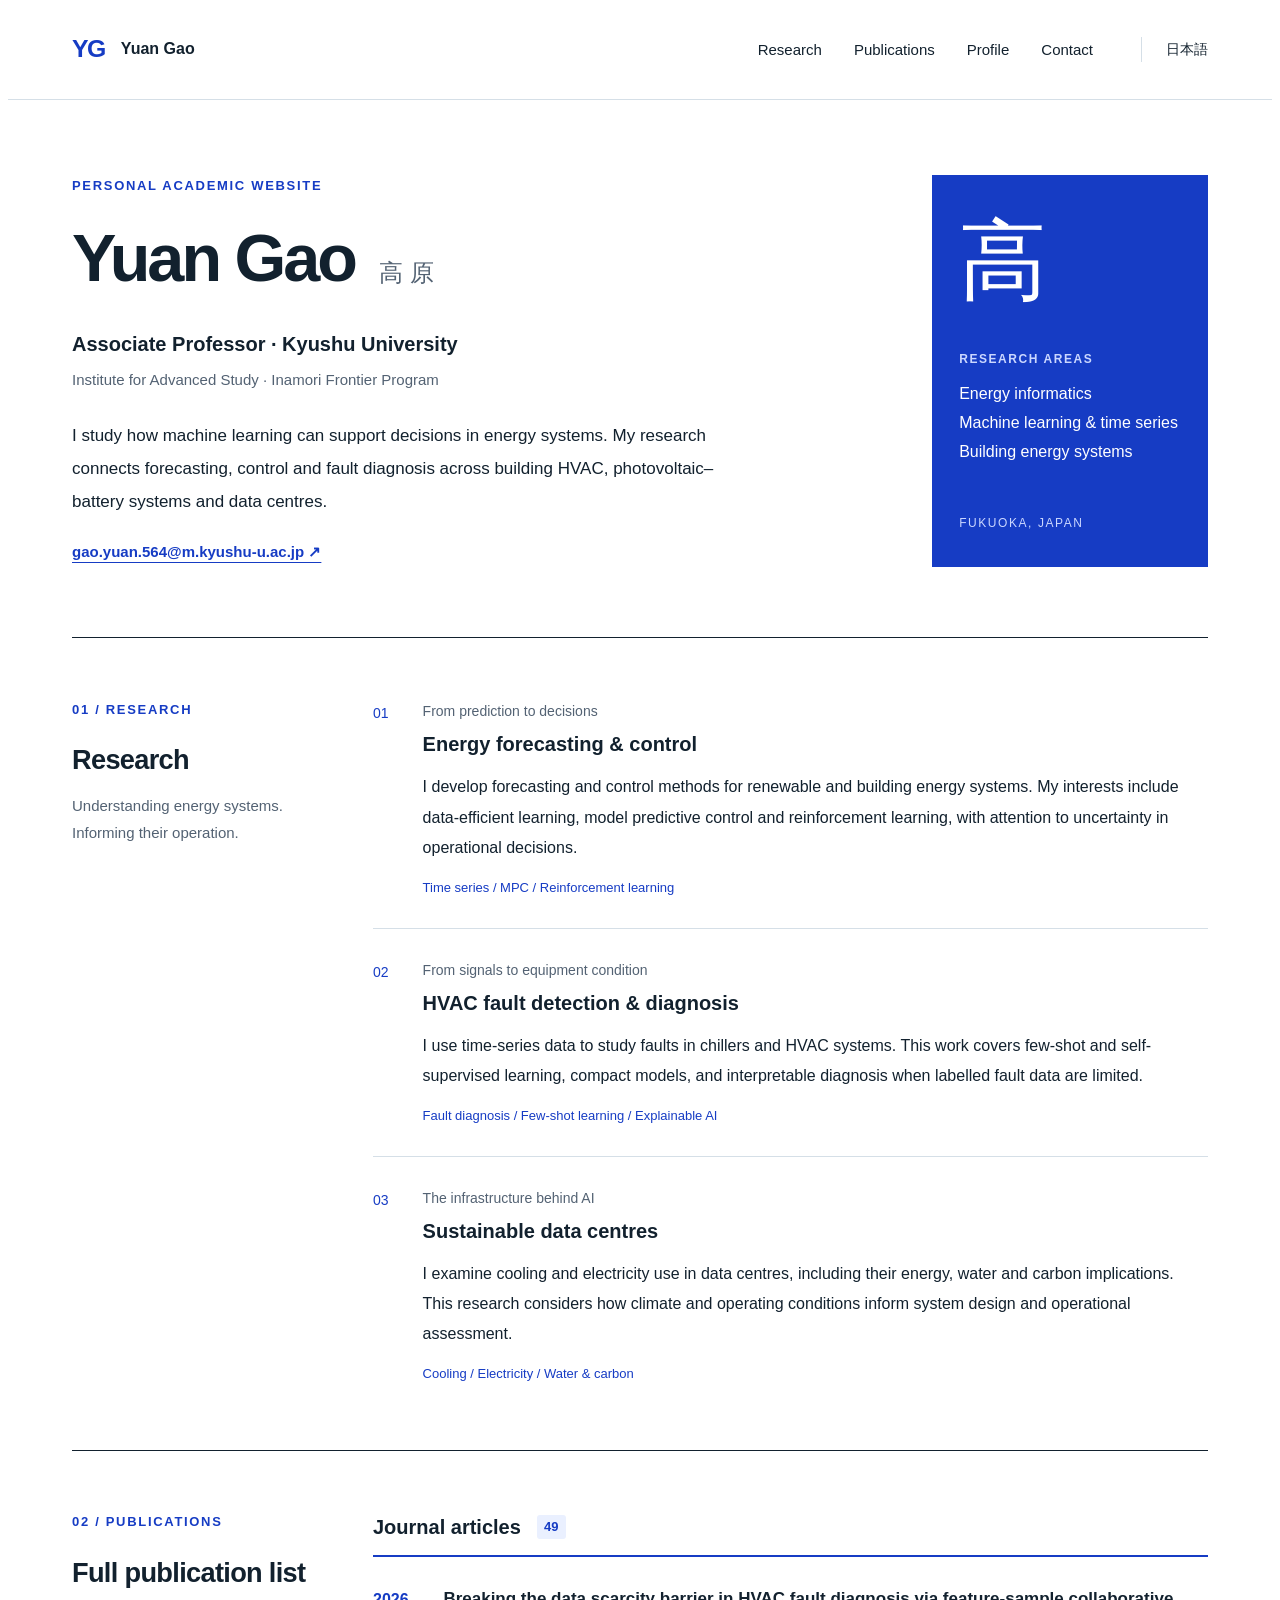
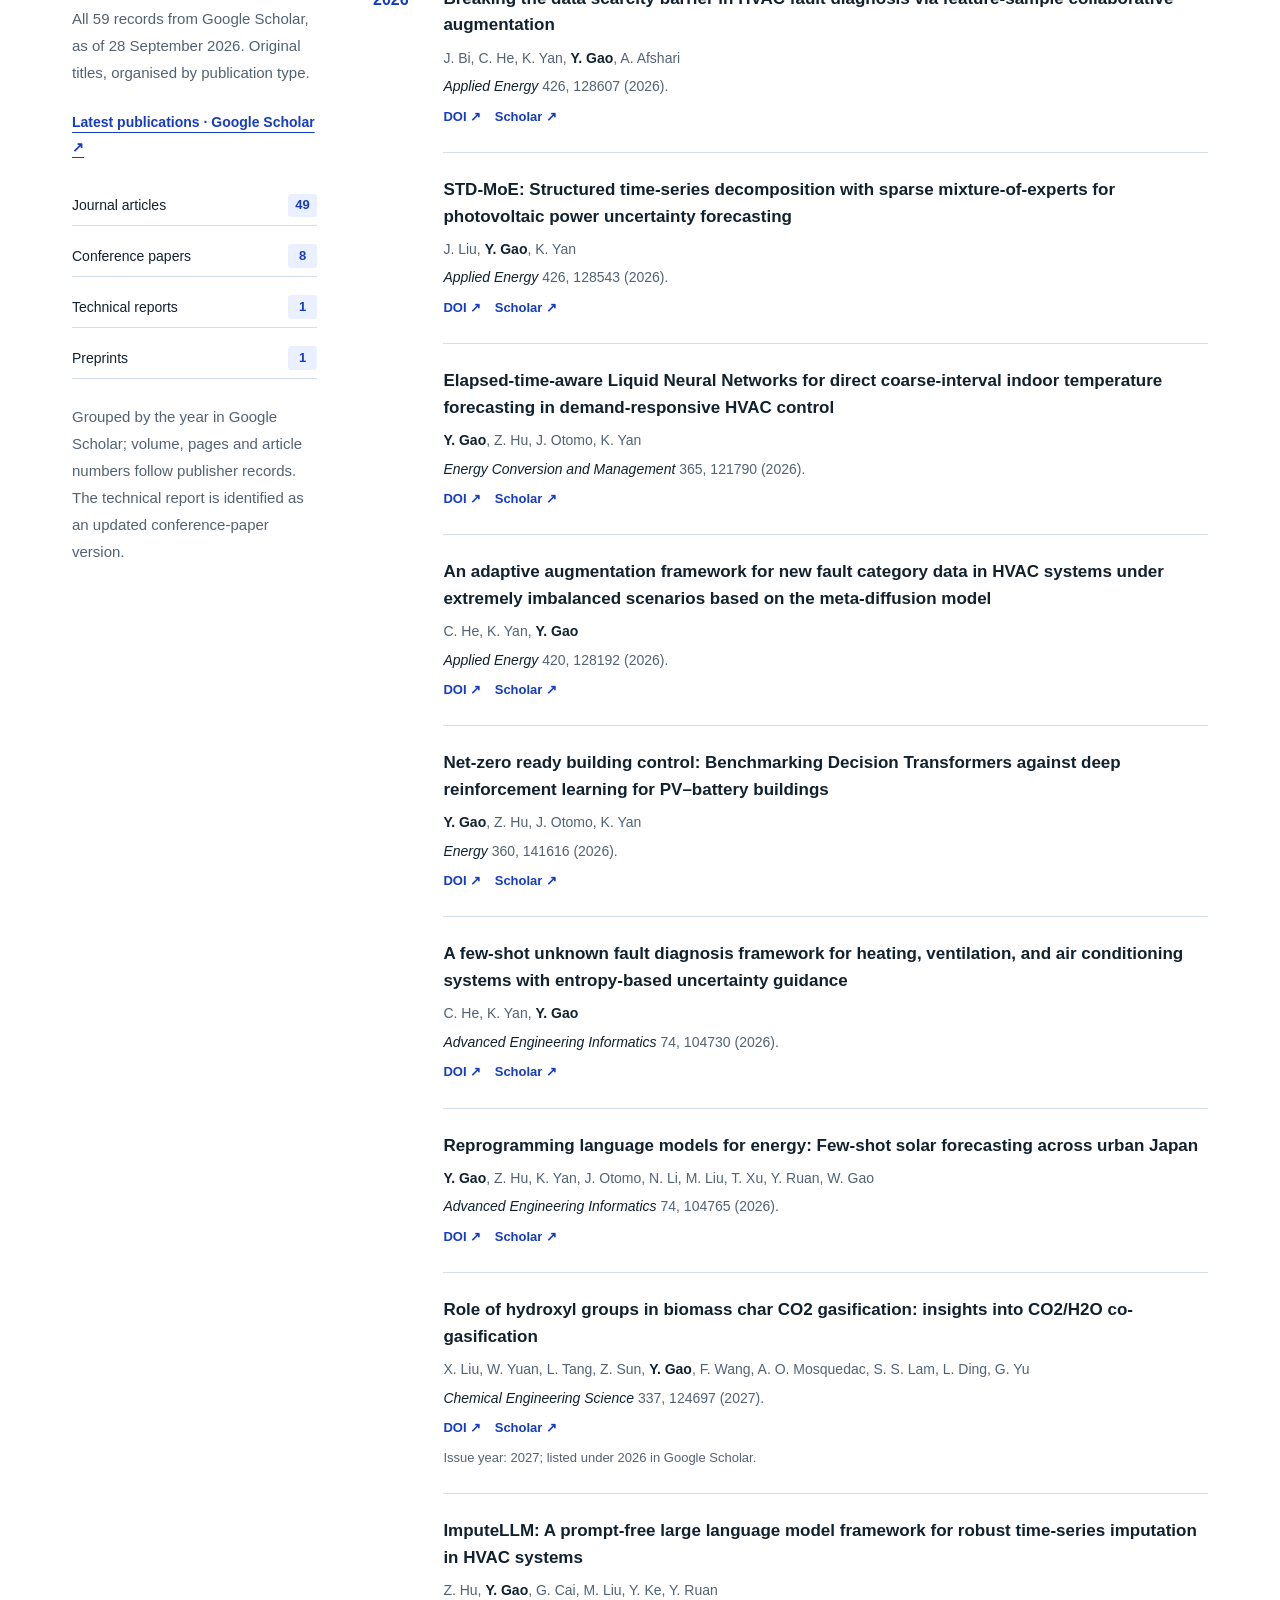
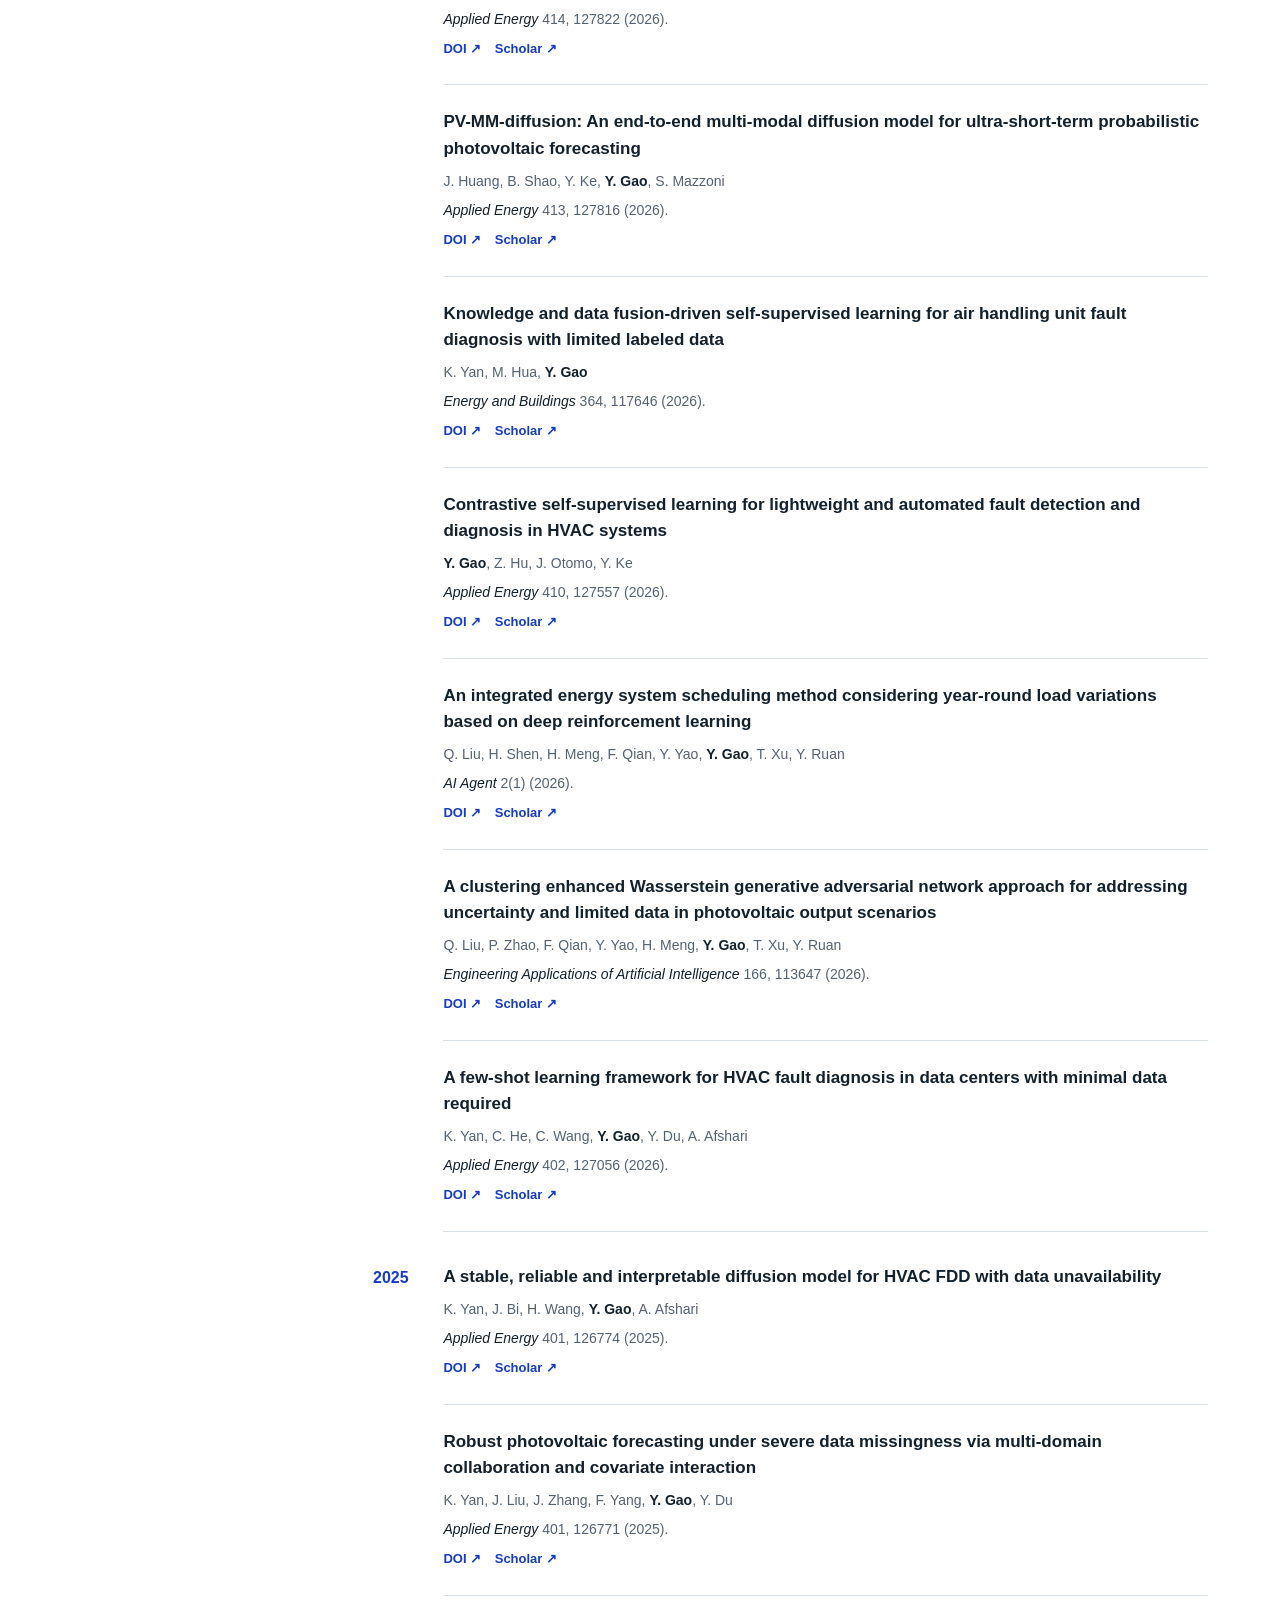
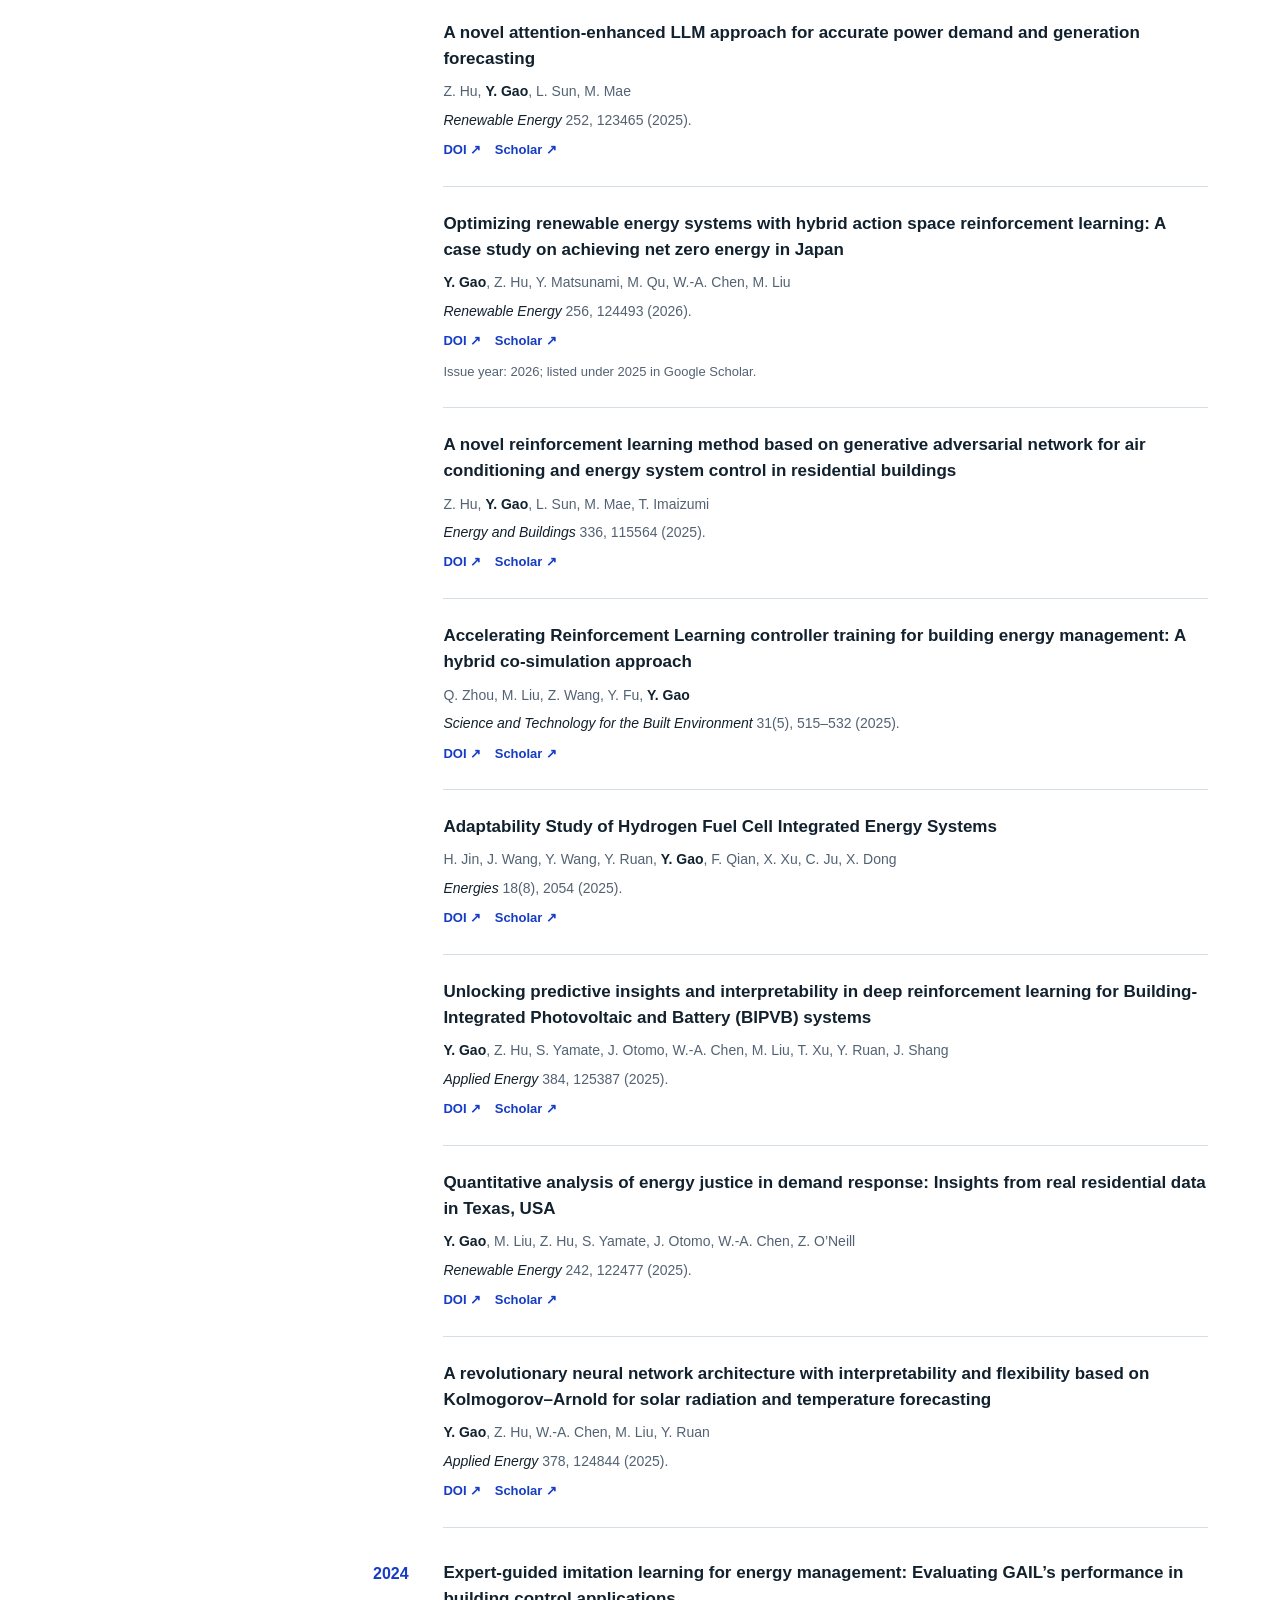
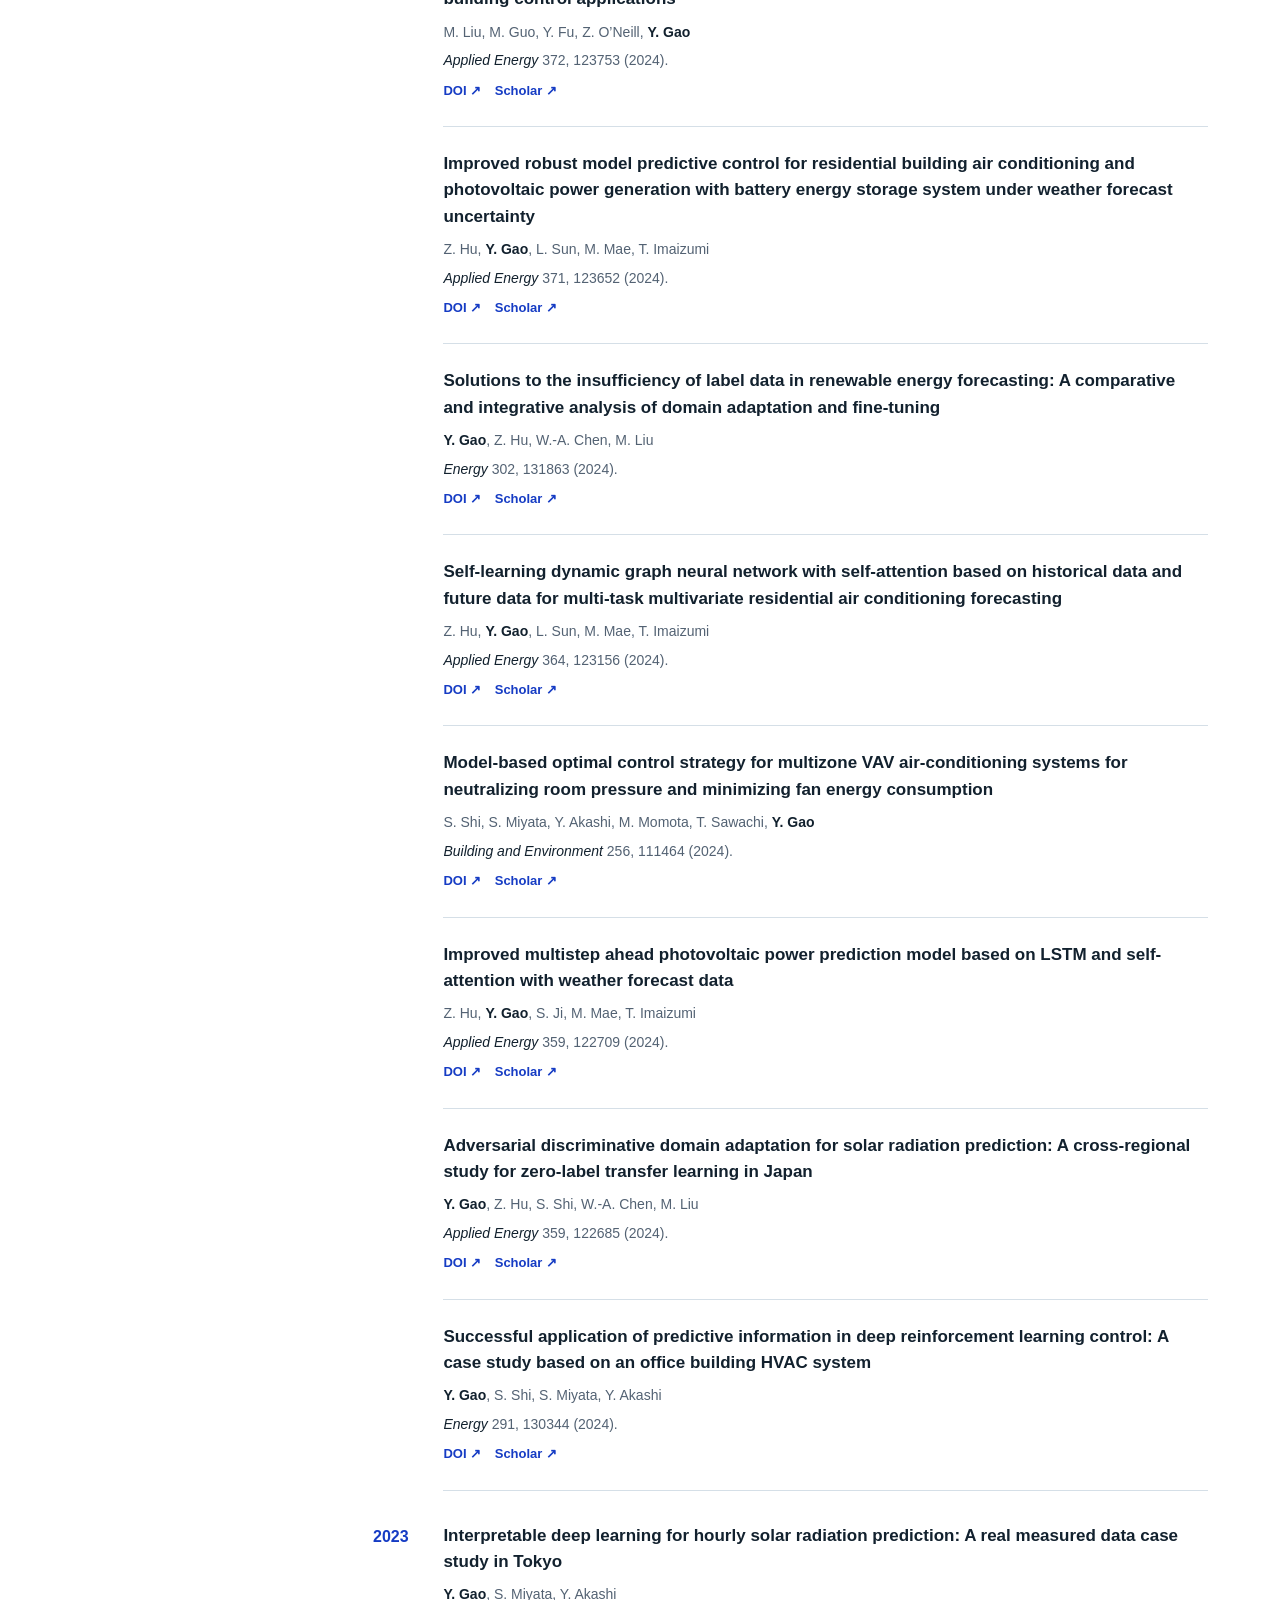
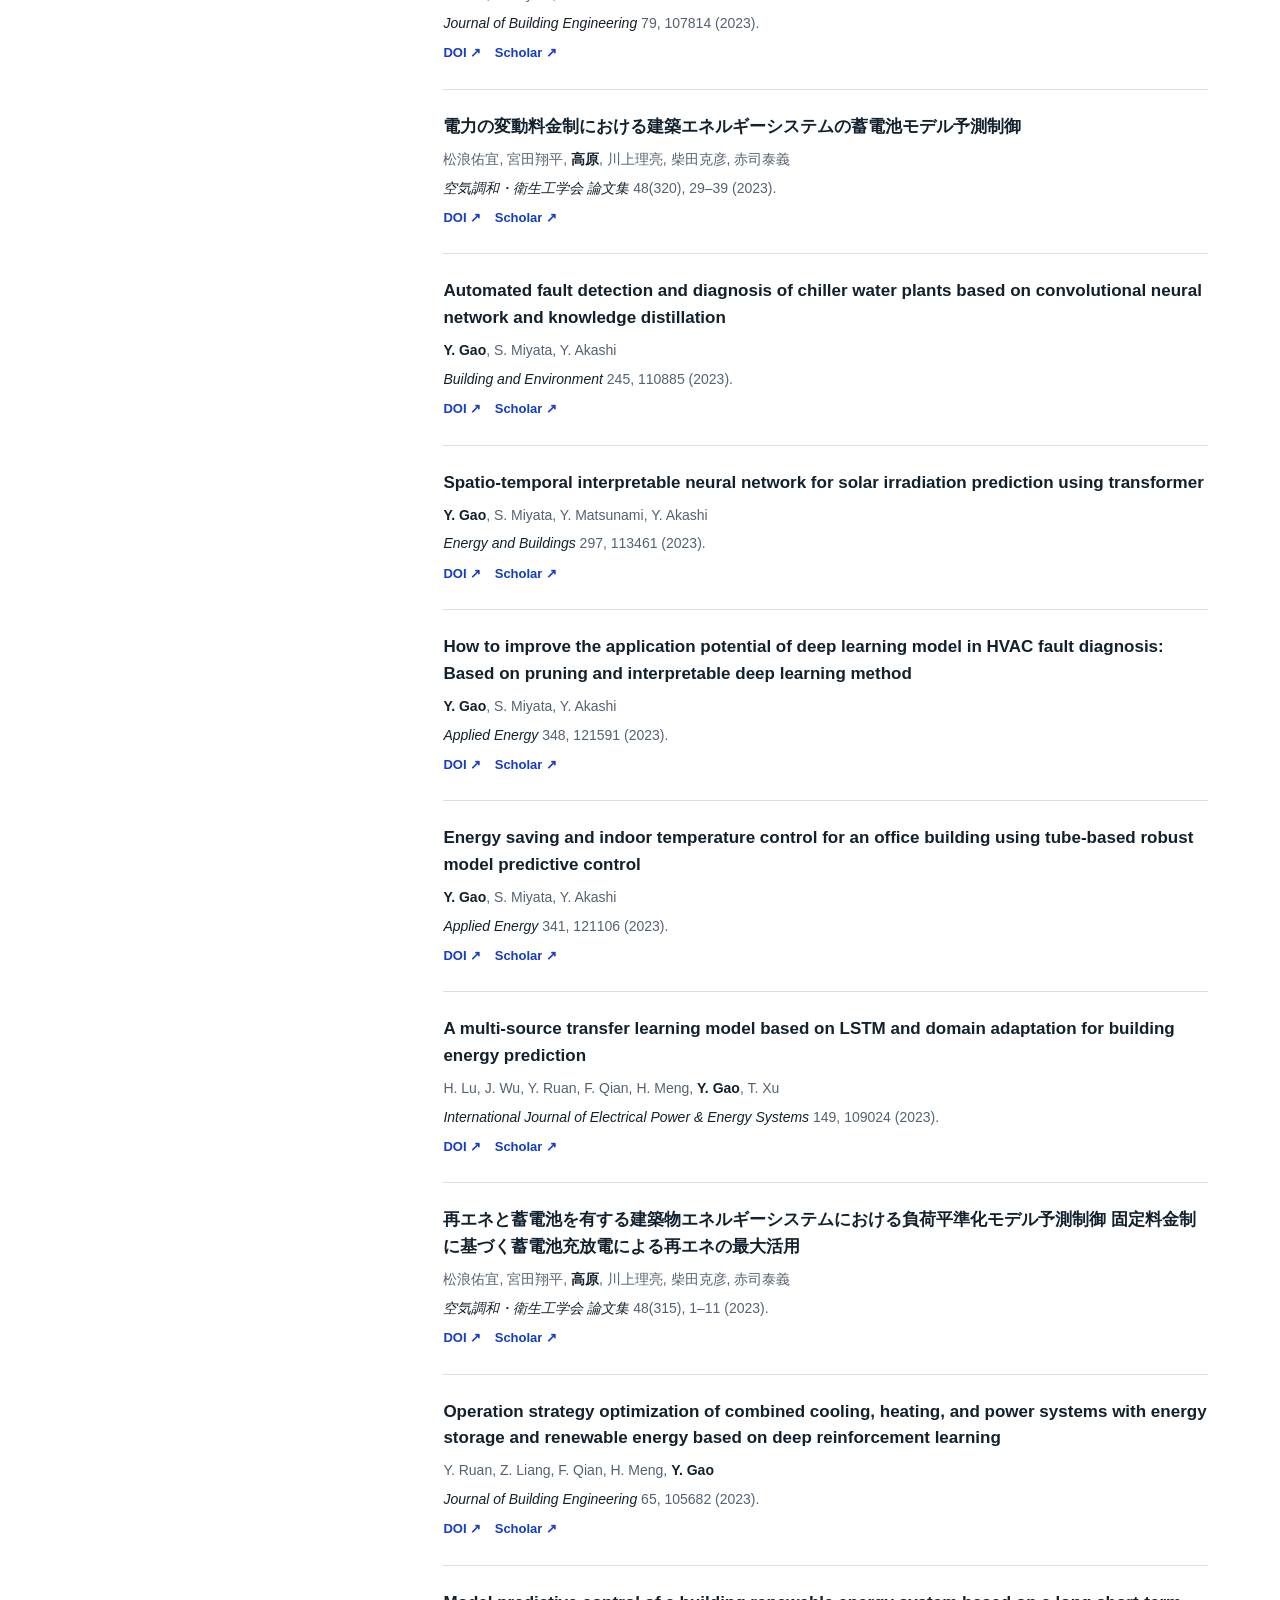
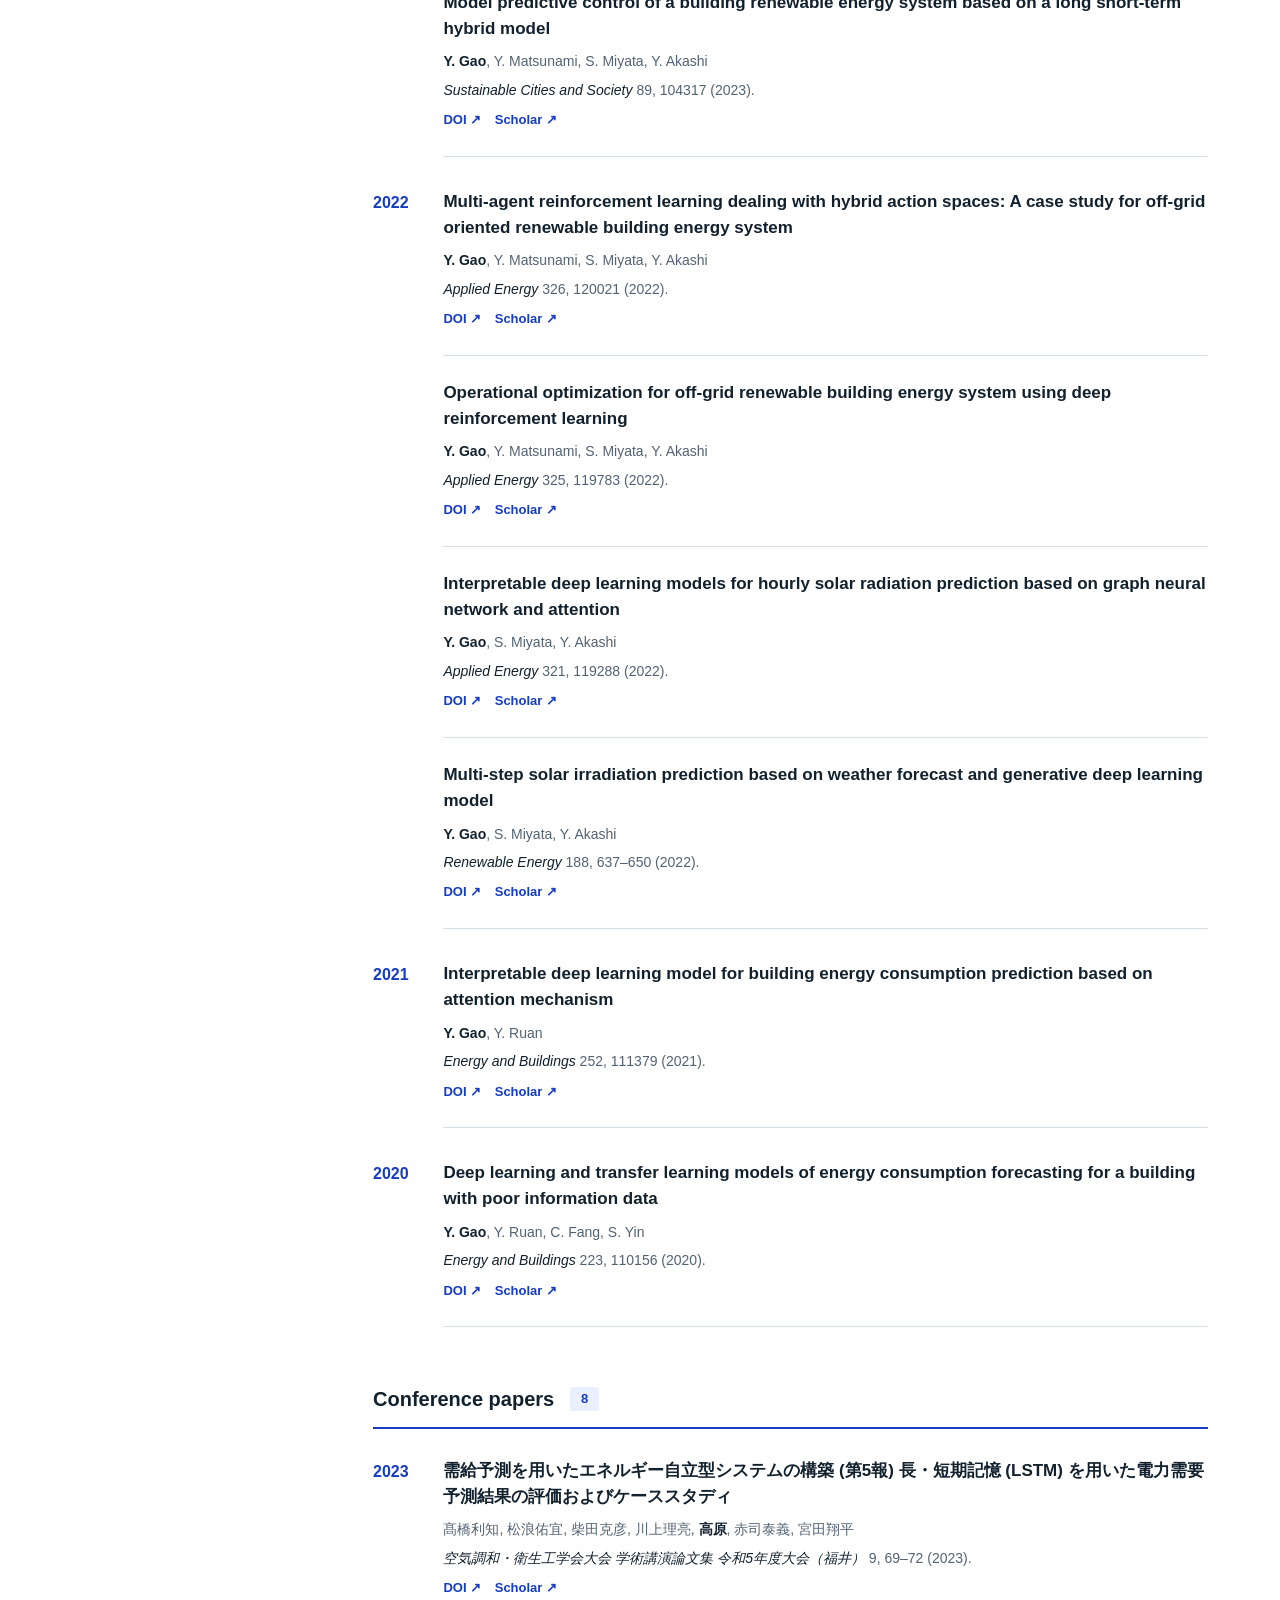
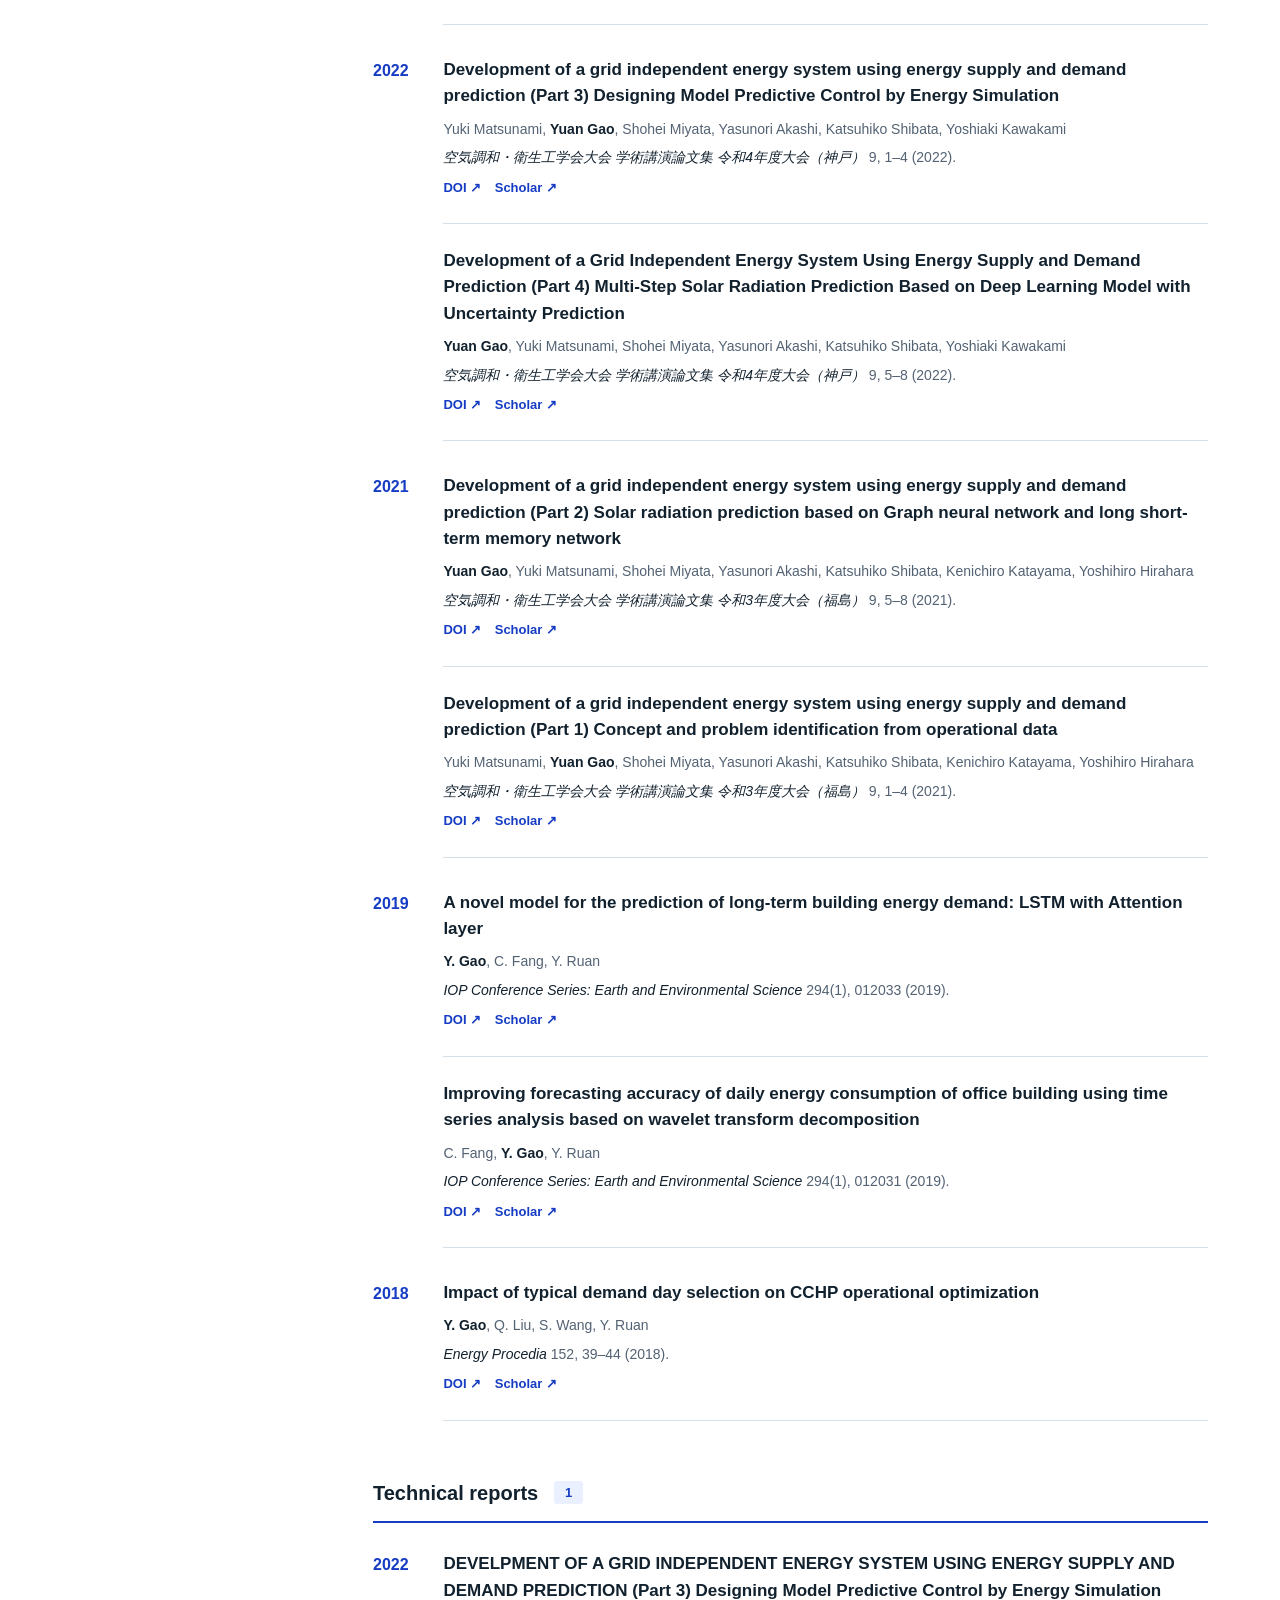
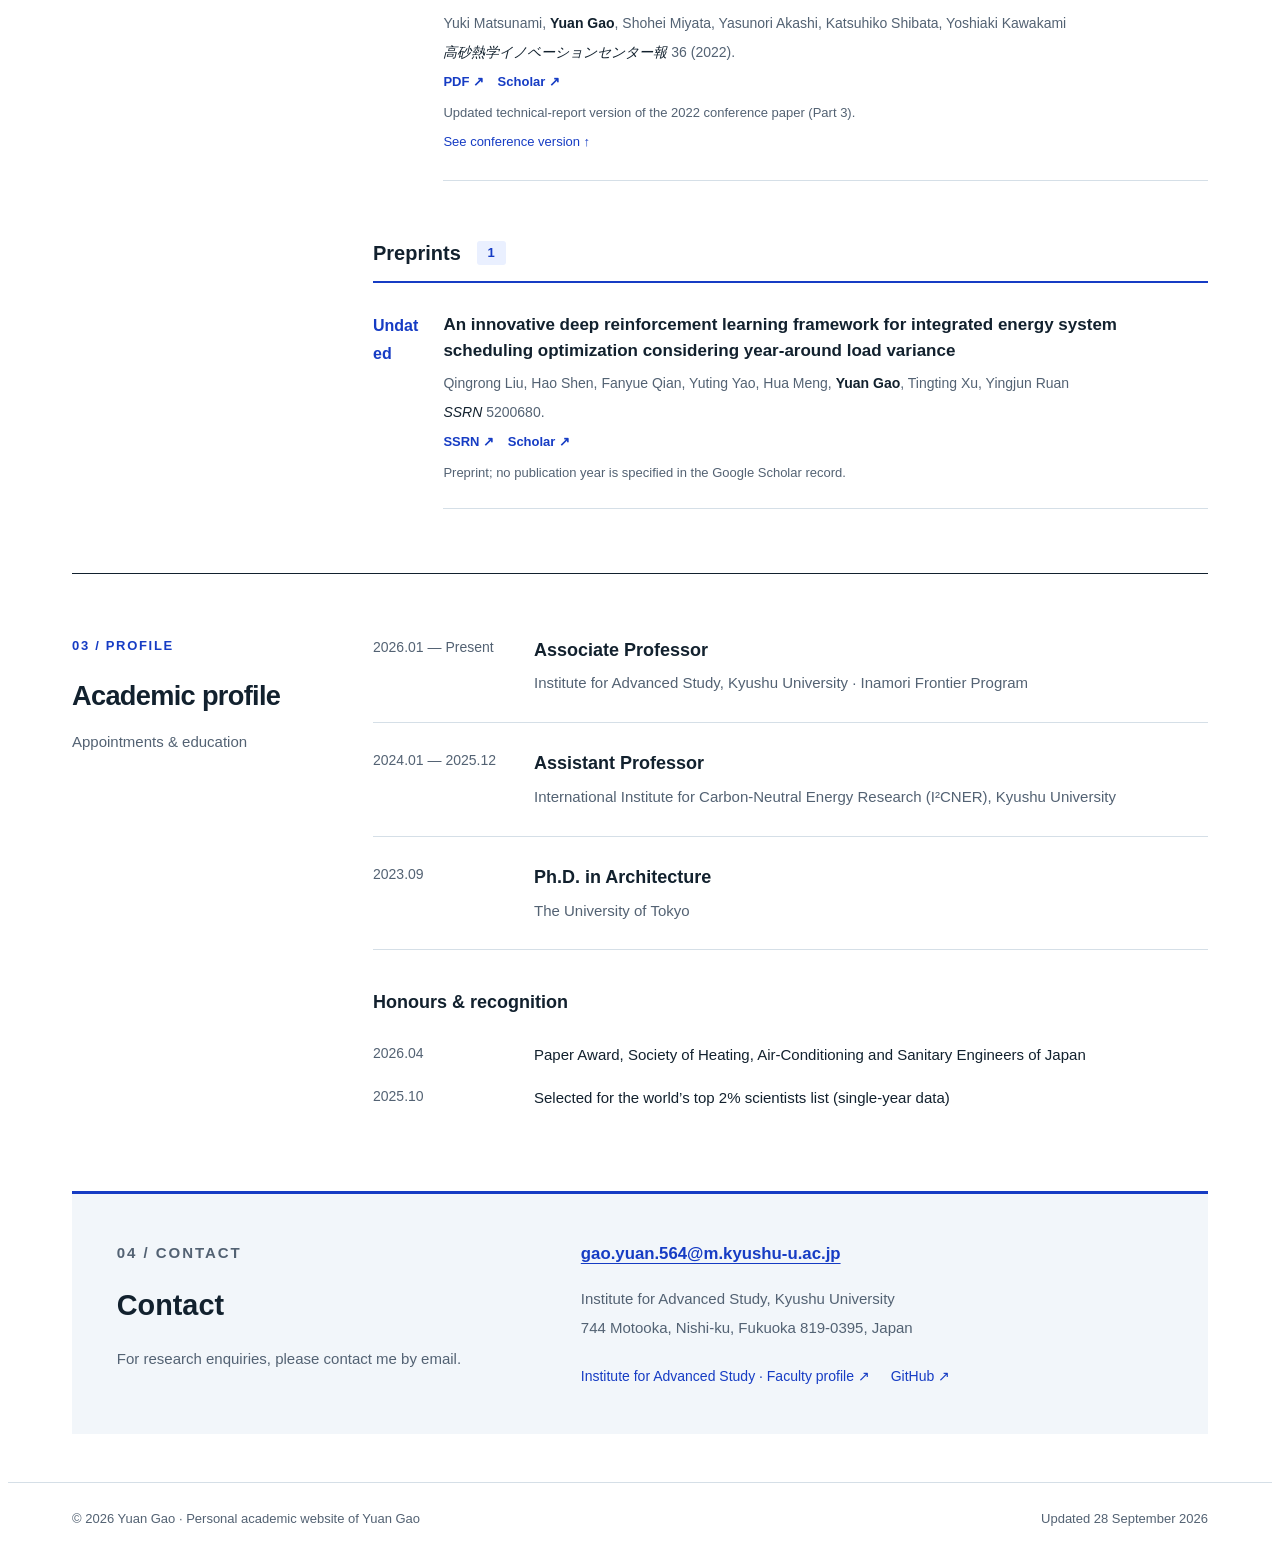
==== commit bf48a67b: "Polish preprint citation punctuation" ====
--- a/en/index.html
+++ b/en/index.html
@@ -9,7 +9,7 @@
 <header class="header"><a class="wordmark" href="../" aria-label="Yuan Gao home">YG<span>Yuan Gao</span></a><nav aria-label="Main navigation"><a href="#research">Research</a><a href="#publications">Publications</a><a href="#profile">Profile</a><a href="#contact">Contact</a></nav><a class="language" href="../" lang="ja">日本語</a></header>
 <main id="main"><section class="hero" aria-labelledby="name"><div class="hero-main"><p class="eyebrow">PERSONAL ACADEMIC WEBSITE</p><h1 id="name">Yuan Gao<span>高 原</span></h1><p class="role">Associate Professor · Kyushu University</p><p class="program">Institute for Advanced Study · Inamori Frontier Program</p><p class="intro">I study how machine learning can support decisions in energy systems. My research connects forecasting, control and fault diagnosis across building HVAC, photovoltaic–battery systems and data centres.</p><a class="text-link" href="mailto:gao.yuan.564@m.kyushu-u.ac.jp">gao.yuan.564@m.kyushu-u.ac.jp ↗</a></div><aside class="hero-aside"><span class="monogram" aria-hidden="true">高</span><p class="eyebrow">RESEARCH AREAS</p><p class="field-list">Energy informatics<br>Machine learning & time series<br>Building energy systems</p><span class="place">FUKUOKA, JAPAN</span></aside></section>
 <section id="research" class="section"><div class="section-head"><p class="section-index">01 / RESEARCH</p><h2>Research</h2><p>Understanding energy systems. Informing their operation.</p></div><div class="research-list"><article class="research-item"><span class="number">01</span><div><p class="kicker">From prediction to decisions</p><h3>Energy forecasting & control</h3><p>I develop forecasting and control methods for renewable and building energy systems. My interests include data-efficient learning, model predictive control and reinforcement learning, with attention to uncertainty in operational decisions.</p><p class="tags">Time series / MPC / Reinforcement learning</p></div></article><article class="research-item"><span class="number">02</span><div><p class="kicker">From signals to equipment condition</p><h3>HVAC fault detection & diagnosis</h3><p>I use time-series data to study faults in chillers and HVAC systems. This work covers few-shot and self-supervised learning, compact models, and interpretable diagnosis when labelled fault data are limited.</p><p class="tags">Fault diagnosis / Few-shot learning / Explainable AI</p></div></article><article class="research-item"><span class="number">03</span><div><p class="kicker">The infrastructure behind AI</p><h3>Sustainable data centres</h3><p>I examine cooling and electricity use in data centres, including their energy, water and carbon implications. This research considers how climate and operating conditions inform system design and operational assessment.</p><p class="tags">Cooling / Electricity / Water & carbon</p></div></article></div></section>
-<section id="publications" class="section"><div class="section-head"><p class="section-index">02 / PUBLICATIONS</p><h2>Full publication list</h2><p>All 59 records from Google Scholar, as of 28 September 2026. Original titles, organised by publication type.</p><a class="text-link" href="https://scholar.google.com.hk/citations?user=7tbmZAIAAAAJ&amp;hl=en&amp;sortby=pubdate">Latest publications · Google Scholar ↗</a><nav class="pub-nav" aria-label="Publication types"><a href="#pub-journal">Journal articles<span>49</span></a><a href="#pub-conference">Conference papers<span>8</span></a><a href="#pub-report">Technical reports<span>1</span></a><a href="#pub-preprint">Preprints<span>1</span></a></nav><p class="pub-source-note">Grouped by the year in Google Scholar; volume, pages and article numbers follow publisher records. The technical report is identified as an updated conference-paper version.</p></div><div class="publications"><section class="pub-group" id="pub-journal" aria-labelledby="heading-journal"><h3 class="pub-group-title" id="heading-journal">Journal articles <span>49</span></h3><div class="pub-year"><p class="pub-year-label">2026</p><ol><li class="publication" id="paper-VL0QpB8kHFEC" data-type="journal"><h4 lang="en"><a href="https://doi.org/10.1016/j.apenergy.2026.128607">Breaking the data scarcity barrier in HVAC fault diagnosis via feature-sample collaborative augmentation</a></h4><p class="authors">J. Bi, C. He, K. Yan, <strong>Y. Gao</strong>, A. Afshari</p><p class="journal"><cite>Applied Energy</cite> 426, 128607 (2026).</p><p class="publication-links"><a class="doi" href="https://doi.org/10.1016/j.apenergy.2026.128607">DOI ↗</a> <a class="doi" href="https://scholar.google.com.hk/citations?view_op=view_citation&amp;hl=en&amp;user=7tbmZAIAAAAJ&amp;citation_for_view=7tbmZAIAAAAJ:VL0QpB8kHFEC">Scholar ↗</a></p></li><li class="publication" id="paper-ye4kPcJQO24C" data-type="journal"><h4 lang="en"><a href="https://doi.org/10.1016/j.apenergy.2026.128543">STD-MoE: Structured time-series decomposition with sparse mixture-of-experts for photovoltaic power uncertainty forecasting</a></h4><p class="authors">J. Liu, <strong>Y. Gao</strong>, K. Yan</p><p class="journal"><cite>Applied Energy</cite> 426, 128543 (2026).</p><p class="publication-links"><a class="doi" href="https://doi.org/10.1016/j.apenergy.2026.128543">DOI ↗</a> <a class="doi" href="https://scholar.google.com.hk/citations?view_op=view_citation&amp;hl=en&amp;user=7tbmZAIAAAAJ&amp;citation_for_view=7tbmZAIAAAAJ:ye4kPcJQO24C">Scholar ↗</a></p></li><li class="publication" id="paper-tkaPQYYpVKoC" data-type="journal"><h4 lang="en"><a href="https://doi.org/10.1016/j.enconman.2026.121790">Elapsed-time-aware Liquid Neural Networks for direct coarse-interval indoor temperature forecasting in demand-responsive HVAC control</a></h4><p class="authors"><strong>Y. Gao</strong>, Z. Hu, J. Otomo, K. Yan</p><p class="journal"><cite>Energy Conversion and Management</cite> 365, 121790 (2026).</p><p class="publication-links"><a class="doi" href="https://doi.org/10.1016/j.enconman.2026.121790">DOI ↗</a> <a class="doi" href="https://scholar.google.com.hk/citations?view_op=view_citation&amp;hl=en&amp;user=7tbmZAIAAAAJ&amp;citation_for_view=7tbmZAIAAAAJ:tkaPQYYpVKoC">Scholar ↗</a></p></li><li class="publication" id="paper-Y5dfb0dijaUC" data-type="journal"><h4 lang="en"><a href="https://doi.org/10.1016/j.apenergy.2026.128192">An adaptive augmentation framework for new fault category data in HVAC systems under extremely imbalanced scenarios based on the meta-diffusion model</a></h4><p class="authors">C. He, K. Yan, <strong>Y. Gao</strong></p><p class="journal"><cite>Applied Energy</cite> 420, 128192 (2026).</p><p class="publication-links"><a class="doi" href="https://doi.org/10.1016/j.apenergy.2026.128192">DOI ↗</a> <a class="doi" href="https://scholar.google.com.hk/citations?view_op=view_citation&amp;hl=en&amp;user=7tbmZAIAAAAJ&amp;citation_for_view=7tbmZAIAAAAJ:Y5dfb0dijaUC">Scholar ↗</a></p></li><li class="publication" id="paper-_B80troHkn4C" data-type="journal"><h4 lang="en"><a href="https://doi.org/10.1016/j.energy.2026.141616">Net-zero ready building control: Benchmarking Decision Transformers against deep reinforcement learning for PV–battery buildings</a></h4><p class="authors"><strong>Y. Gao</strong>, Z. Hu, J. Otomo, K. Yan</p><p class="journal"><cite>Energy</cite> 360, 141616 (2026).</p><p class="publication-links"><a class="doi" href="https://doi.org/10.1016/j.energy.2026.141616">DOI ↗</a> <a class="doi" href="https://scholar.google.com.hk/citations?view_op=view_citation&amp;hl=en&amp;user=7tbmZAIAAAAJ&amp;citation_for_view=7tbmZAIAAAAJ:_B80troHkn4C">Scholar ↗</a></p></li><li class="publication" id="paper-AXPGKjj_ei8C" data-type="journal"><h4 lang="en"><a href="https://doi.org/10.1016/j.aei.2026.104730">A few-shot unknown fault diagnosis framework for heating, ventilation, and air conditioning systems with entropy-based uncertainty guidance</a></h4><p class="authors">C. He, K. Yan, <strong>Y. Gao</strong></p><p class="journal"><cite>Advanced Engineering Informatics</cite> 74, 104730 (2026).</p><p class="publication-links"><a class="doi" href="https://doi.org/10.1016/j.aei.2026.104730">DOI ↗</a> <a class="doi" href="https://scholar.google.com.hk/citations?view_op=view_citation&amp;hl=en&amp;user=7tbmZAIAAAAJ&amp;citation_for_view=7tbmZAIAAAAJ:AXPGKjj_ei8C">Scholar ↗</a></p></li><li class="publication" id="paper-Mojj43d5GZwC" data-type="journal"><h4 lang="en"><a href="https://doi.org/10.1016/j.aei.2026.104765">Reprogramming language models for energy: Few-shot solar forecasting across urban Japan</a></h4><p class="authors"><strong>Y. Gao</strong>, Z. Hu, K. Yan, J. Otomo, N. Li, M. Liu, T. Xu, Y. Ruan, W. Gao</p><p class="journal"><cite>Advanced Engineering Informatics</cite> 74, 104765 (2026).</p><p class="publication-links"><a class="doi" href="https://doi.org/10.1016/j.aei.2026.104765">DOI ↗</a> <a class="doi" href="https://scholar.google.com.hk/citations?view_op=view_citation&amp;hl=en&amp;user=7tbmZAIAAAAJ&amp;citation_for_view=7tbmZAIAAAAJ:Mojj43d5GZwC">Scholar ↗</a></p></li><li class="publication" id="paper-SdhP9T11ey4C" data-type="journal"><h4 lang="en"><a href="https://doi.org/10.1016/j.ces.2026.124697">Role of hydroxyl groups in biomass char CO2 gasification: insights into CO2/H2O co-gasification</a></h4><p class="authors">X. Liu, W. Yuan, L. Tang, Z. Sun, <strong>Y. Gao</strong>, F. Wang, A. O. Mosquedac, S. S. Lam, L. Ding, G. Yu</p><p class="journal"><cite>Chemical Engineering Science</cite> 337, 124697 (2027).</p><p class="publication-links"><a class="doi" href="https://doi.org/10.1016/j.ces.2026.124697">DOI ↗</a> <a class="doi" href="https://scholar.google.com.hk/citations?view_op=view_citation&amp;hl=en&amp;user=7tbmZAIAAAAJ&amp;citation_for_view=7tbmZAIAAAAJ:SdhP9T11ey4C">Scholar ↗</a></p><p class="publication-note">Issue year: 2027; listed under 2026 in Google Scholar.</p></li><li class="publication" id="paper-XiVPGOgt02cC" data-type="journal"><h4 lang="en"><a href="https://doi.org/10.1016/j.apenergy.2026.127822">ImputeLLM: A prompt-free large language model framework for robust time-series imputation in HVAC systems</a></h4><p class="authors">Z. Hu, <strong>Y. Gao</strong>, G. Cai, M. Liu, Y. Ke, Y. Ruan</p><p class="journal"><cite>Applied Energy</cite> 414, 127822 (2026).</p><p class="publication-links"><a class="doi" href="https://doi.org/10.1016/j.apenergy.2026.127822">DOI ↗</a> <a class="doi" href="https://scholar.google.com.hk/citations?view_op=view_citation&amp;hl=en&amp;user=7tbmZAIAAAAJ&amp;citation_for_view=7tbmZAIAAAAJ:XiVPGOgt02cC">Scholar ↗</a></p></li><li class="publication" id="paper-bnK-pcrLprsC" data-type="journal"><h4 lang="en"><a href="https://doi.org/10.1016/j.apenergy.2026.127816">PV-MM-diffusion: An end-to-end multi-modal diffusion model for ultra-short-term probabilistic photovoltaic forecasting</a></h4><p class="authors">J. Huang, B. Shao, Y. Ke, <strong>Y. Gao</strong>, S. Mazzoni</p><p class="journal"><cite>Applied Energy</cite> 413, 127816 (2026).</p><p class="publication-links"><a class="doi" href="https://doi.org/10.1016/j.apenergy.2026.127816">DOI ↗</a> <a class="doi" href="https://scholar.google.com.hk/citations?view_op=view_citation&amp;hl=en&amp;user=7tbmZAIAAAAJ&amp;citation_for_view=7tbmZAIAAAAJ:bnK-pcrLprsC">Scholar ↗</a></p></li><li class="publication" id="paper-eMMeJKvmdy0C" data-type="journal"><h4 lang="en"><a href="https://doi.org/10.1016/j.enbuild.2026.117646">Knowledge and data fusion-driven self-supervised learning for air handling unit fault diagnosis with limited labeled data</a></h4><p class="authors">K. Yan, M. Hua, <strong>Y. Gao</strong></p><p class="journal"><cite>Energy and Buildings</cite> 364, 117646 (2026).</p><p class="publication-links"><a class="doi" href="https://doi.org/10.1016/j.enbuild.2026.117646">DOI ↗</a> <a class="doi" href="https://scholar.google.com.hk/citations?view_op=view_citation&amp;hl=en&amp;user=7tbmZAIAAAAJ&amp;citation_for_view=7tbmZAIAAAAJ:eMMeJKvmdy0C">Scholar ↗</a></p></li><li class="publication" id="paper-geHnlv5EZngC" data-type="journal"><h4 lang="en"><a href="https://doi.org/10.1016/j.apenergy.2026.127557">Contrastive self-supervised learning for lightweight and automated fault detection and diagnosis in HVAC systems</a></h4><p class="authors"><strong>Y. Gao</strong>, Z. Hu, J. Otomo, Y. Ke</p><p class="journal"><cite>Applied Energy</cite> 410, 127557 (2026).</p><p class="publication-links"><a class="doi" href="https://doi.org/10.1016/j.apenergy.2026.127557">DOI ↗</a> <a class="doi" href="https://scholar.google.com.hk/citations?view_op=view_citation&amp;hl=en&amp;user=7tbmZAIAAAAJ&amp;citation_for_view=7tbmZAIAAAAJ:geHnlv5EZngC">Scholar ↗</a></p></li><li class="publication" id="paper-olpn-zPbct0C" data-type="journal"><h4 lang="en"><a href="https://doi.org/10.20517/aiagent.2025.12">An integrated energy system scheduling method considering year-round load variations based on deep reinforcement learning</a></h4><p class="authors">Q. Liu, H. Shen, H. Meng, F. Qian, Y. Yao, <strong>Y. Gao</strong>, T. Xu, Y. Ruan</p><p class="journal"><cite>AI Agent</cite> 2(1)  (2026).</p><p class="publication-links"><a class="doi" href="https://doi.org/10.20517/aiagent.2025.12">DOI ↗</a> <a class="doi" href="https://scholar.google.com.hk/citations?view_op=view_citation&amp;hl=en&amp;user=7tbmZAIAAAAJ&amp;citation_for_view=7tbmZAIAAAAJ:olpn-zPbct0C">Scholar ↗</a></p></li><li class="publication" id="paper-l7t_Zn2s7bgC" data-type="journal"><h4 lang="en"><a href="https://doi.org/10.1016/j.engappai.2025.113647">A clustering enhanced Wasserstein generative adversarial network approach for addressing uncertainty and limited data in photovoltaic output scenarios</a></h4><p class="authors">Q. Liu, P. Zhao, F. Qian, Y. Yao, H. Meng, <strong>Y. Gao</strong>, T. Xu, Y. Ruan</p><p class="journal"><cite>Engineering Applications of Artificial Intelligence</cite> 166, 113647 (2026).</p><p class="publication-links"><a class="doi" href="https://doi.org/10.1016/j.engappai.2025.113647">DOI ↗</a> <a class="doi" href="https://scholar.google.com.hk/citations?view_op=view_citation&amp;hl=en&amp;user=7tbmZAIAAAAJ&amp;citation_for_view=7tbmZAIAAAAJ:l7t_Zn2s7bgC">Scholar ↗</a></p></li><li class="publication" id="paper-u9iWguZQMMsC" data-type="journal"><h4 lang="en"><a href="https://doi.org/10.1016/j.apenergy.2025.127056">A few-shot learning framework for HVAC fault diagnosis in data centers with minimal data required</a></h4><p class="authors">K. Yan, C. He, C. Wang, <strong>Y. Gao</strong>, Y. Du, A. Afshari</p><p class="journal"><cite>Applied Energy</cite> 402, 127056 (2026).</p><p class="publication-links"><a class="doi" href="https://doi.org/10.1016/j.apenergy.2025.127056">DOI ↗</a> <a class="doi" href="https://scholar.google.com.hk/citations?view_op=view_citation&amp;hl=en&amp;user=7tbmZAIAAAAJ&amp;citation_for_view=7tbmZAIAAAAJ:u9iWguZQMMsC">Scholar ↗</a></p></li></ol></div><div class="pub-year"><p class="pub-year-label">2025</p><ol><li class="publication" id="paper-OU6Ihb5iCvQC" data-type="journal"><h4 lang="en"><a href="https://doi.org/10.1016/j.apenergy.2025.126774">A stable, reliable and interpretable diffusion model for HVAC FDD with data unavailability</a></h4><p class="authors">K. Yan, J. Bi, H. Wang, <strong>Y. Gao</strong>, A. Afshari</p><p class="journal"><cite>Applied Energy</cite> 401, 126774 (2025).</p><p class="publication-links"><a class="doi" href="https://doi.org/10.1016/j.apenergy.2025.126774">DOI ↗</a> <a class="doi" href="https://scholar.google.com.hk/citations?view_op=view_citation&amp;hl=en&amp;user=7tbmZAIAAAAJ&amp;citation_for_view=7tbmZAIAAAAJ:OU6Ihb5iCvQC">Scholar ↗</a></p></li><li class="publication" id="paper-uWQEDVKXjbEC" data-type="journal"><h4 lang="en"><a href="https://doi.org/10.1016/j.apenergy.2025.126771">Robust photovoltaic forecasting under severe data missingness via multi-domain collaboration and covariate interaction</a></h4><p class="authors">K. Yan, J. Liu, J. Zhang, F. Yang, <strong>Y. Gao</strong>, Y. Du</p><p class="journal"><cite>Applied Energy</cite> 401, 126771 (2025).</p><p class="publication-links"><a class="doi" href="https://doi.org/10.1016/j.apenergy.2025.126771">DOI ↗</a> <a class="doi" href="https://scholar.google.com.hk/citations?view_op=view_citation&amp;hl=en&amp;user=7tbmZAIAAAAJ&amp;citation_for_view=7tbmZAIAAAAJ:uWQEDVKXjbEC">Scholar ↗</a></p></li><li class="publication" id="paper-P5F9QuxV20EC" data-type="journal"><h4 lang="en"><a href="https://doi.org/10.1016/j.renene.2025.123465">A novel attention-enhanced LLM approach for accurate power demand and generation forecasting</a></h4><p class="authors">Z. Hu, <strong>Y. Gao</strong>, L. Sun, M. Mae</p><p class="journal"><cite>Renewable Energy</cite> 252, 123465 (2025).</p><p class="publication-links"><a class="doi" href="https://doi.org/10.1016/j.renene.2025.123465">DOI ↗</a> <a class="doi" href="https://scholar.google.com.hk/citations?view_op=view_citation&amp;hl=en&amp;user=7tbmZAIAAAAJ&amp;citation_for_view=7tbmZAIAAAAJ:P5F9QuxV20EC">Scholar ↗</a></p></li><li class="publication" id="paper-p2g8aNsByqUC" data-type="journal"><h4 lang="en"><a href="https://doi.org/10.1016/j.renene.2025.124493">Optimizing renewable energy systems with hybrid action space reinforcement learning: A case study on achieving net zero energy in Japan</a></h4><p class="authors"><strong>Y. Gao</strong>, Z. Hu, Y. Matsunami, M. Qu, W.-A. Chen, M. Liu</p><p class="journal"><cite>Renewable Energy</cite> 256, 124493 (2026).</p><p class="publication-links"><a class="doi" href="https://doi.org/10.1016/j.renene.2025.124493">DOI ↗</a> <a class="doi" href="https://scholar.google.com.hk/citations?view_op=view_citation&amp;hl=en&amp;user=7tbmZAIAAAAJ&amp;citation_for_view=7tbmZAIAAAAJ:p2g8aNsByqUC">Scholar ↗</a></p><p class="publication-note">Issue year: 2026; listed under 2025 in Google Scholar.</p></li><li class="publication" id="paper-bFI3QPDXJZMC" data-type="journal"><h4 lang="en"><a href="https://doi.org/10.1016/j.enbuild.2025.115564">A novel reinforcement learning method based on generative adversarial network for air conditioning and energy system control in residential buildings</a></h4><p class="authors">Z. Hu, <strong>Y. Gao</strong>, L. Sun, M. Mae, T. Imaizumi</p><p class="journal"><cite>Energy and Buildings</cite> 336, 115564 (2025).</p><p class="publication-links"><a class="doi" href="https://doi.org/10.1016/j.enbuild.2025.115564">DOI ↗</a> <a class="doi" href="https://scholar.google.com.hk/citations?view_op=view_citation&amp;hl=en&amp;user=7tbmZAIAAAAJ&amp;citation_for_view=7tbmZAIAAAAJ:bFI3QPDXJZMC">Scholar ↗</a></p></li><li class="publication" id="paper-4OULZ7Gr8RgC" data-type="journal"><h4 lang="en"><a href="https://doi.org/10.1080/23744731.2024.2444818">Accelerating Reinforcement Learning controller training for building energy management: A hybrid co-simulation approach</a></h4><p class="authors">Q. Zhou, M. Liu, Z. Wang, Y. Fu, <strong>Y. Gao</strong></p><p class="journal"><cite>Science and Technology for the Built Environment</cite> 31(5), 515–532 (2025).</p><p class="publication-links"><a class="doi" href="https://doi.org/10.1080/23744731.2024.2444818">DOI ↗</a> <a class="doi" href="https://scholar.google.com.hk/citations?view_op=view_citation&amp;hl=en&amp;user=7tbmZAIAAAAJ&amp;citation_for_view=7tbmZAIAAAAJ:4OULZ7Gr8RgC">Scholar ↗</a></p></li><li class="publication" id="paper-CHSYGLWDkRkC" data-type="journal"><h4 lang="en"><a href="https://doi.org/10.3390/en18082054">Adaptability Study of Hydrogen Fuel Cell Integrated Energy Systems</a></h4><p class="authors">H. Jin, J. Wang, Y. Wang, Y. Ruan, <strong>Y. Gao</strong>, F. Qian, X. Xu, C. Ju, X. Dong</p><p class="journal"><cite>Energies</cite> 18(8), 2054 (2025).</p><p class="publication-links"><a class="doi" href="https://doi.org/10.3390/en18082054">DOI ↗</a> <a class="doi" href="https://scholar.google.com.hk/citations?view_op=view_citation&amp;hl=en&amp;user=7tbmZAIAAAAJ&amp;citation_for_view=7tbmZAIAAAAJ:CHSYGLWDkRkC">Scholar ↗</a></p></li><li class="publication" id="paper-pyW8ca7W8N0C" data-type="journal"><h4 lang="en"><a href="https://doi.org/10.1016/j.apenergy.2025.125387">Unlocking predictive insights and interpretability in deep reinforcement learning for Building-Integrated Photovoltaic and Battery (BIPVB) systems</a></h4><p class="authors"><strong>Y. Gao</strong>, Z. Hu, S. Yamate, J. Otomo, W.-A. Chen, M. Liu, T. Xu, Y. Ruan, J. Shang</p><p class="journal"><cite>Applied Energy</cite> 384, 125387 (2025).</p><p class="publication-links"><a class="doi" href="https://doi.org/10.1016/j.apenergy.2025.125387">DOI ↗</a> <a class="doi" href="https://scholar.google.com.hk/citations?view_op=view_citation&amp;hl=en&amp;user=7tbmZAIAAAAJ&amp;citation_for_view=7tbmZAIAAAAJ:pyW8ca7W8N0C">Scholar ↗</a></p></li><li class="publication" id="paper-f2IySw72cVMC" data-type="journal"><h4 lang="en"><a href="https://doi.org/10.1016/j.renene.2025.122477">Quantitative analysis of energy justice in demand response: Insights from real residential data in Texas, USA</a></h4><p class="authors"><strong>Y. Gao</strong>, M. Liu, Z. Hu, S. Yamate, J. Otomo, W.-A. Chen, Z. O’Neill</p><p class="journal"><cite>Renewable Energy</cite> 242, 122477 (2025).</p><p class="publication-links"><a class="doi" href="https://doi.org/10.1016/j.renene.2025.122477">DOI ↗</a> <a class="doi" href="https://scholar.google.com.hk/citations?view_op=view_citation&amp;hl=en&amp;user=7tbmZAIAAAAJ&amp;citation_for_view=7tbmZAIAAAAJ:f2IySw72cVMC">Scholar ↗</a></p></li><li class="publication" id="paper-g5m5HwL7SMYC" data-type="journal"><h4 lang="en"><a href="https://doi.org/10.1016/j.apenergy.2024.124844">A revolutionary neural network architecture with interpretability and flexibility based on Kolmogorov–Arnold for solar radiation and temperature forecasting</a></h4><p class="authors"><strong>Y. Gao</strong>, Z. Hu, W.-A. Chen, M. Liu, Y. Ruan</p><p class="journal"><cite>Applied Energy</cite> 378, 124844 (2025).</p><p class="publication-links"><a class="doi" href="https://doi.org/10.1016/j.apenergy.2024.124844">DOI ↗</a> <a class="doi" href="https://scholar.google.com.hk/citations?view_op=view_citation&amp;hl=en&amp;user=7tbmZAIAAAAJ&amp;citation_for_view=7tbmZAIAAAAJ:g5m5HwL7SMYC">Scholar ↗</a></p></li></ol></div><div class="pub-year"><p class="pub-year-label">2024</p><ol><li class="publication" id="paper-NaGl4SEjCO4C" data-type="journal"><h4 lang="en"><a href="https://doi.org/10.1016/j.apenergy.2024.123753">Expert-guided imitation learning for energy management: Evaluating GAIL’s performance in building control applications</a></h4><p class="authors">M. Liu, M. Guo, Y. Fu, Z. O’Neill, <strong>Y. Gao</strong></p><p class="journal"><cite>Applied Energy</cite> 372, 123753 (2024).</p><p class="publication-links"><a class="doi" href="https://doi.org/10.1016/j.apenergy.2024.123753">DOI ↗</a> <a class="doi" href="https://scholar.google.com.hk/citations?view_op=view_citation&amp;hl=en&amp;user=7tbmZAIAAAAJ&amp;citation_for_view=7tbmZAIAAAAJ:NaGl4SEjCO4C">Scholar ↗</a></p></li><li class="publication" id="paper-RGFaLdJalmkC" data-type="journal"><h4 lang="en"><a href="https://doi.org/10.1016/j.apenergy.2024.123652">Improved robust model predictive control for residential building air conditioning and photovoltaic power generation with battery energy storage system under weather forecast uncertainty</a></h4><p class="authors">Z. Hu, <strong>Y. Gao</strong>, L. Sun, M. Mae, T. Imaizumi</p><p class="journal"><cite>Applied Energy</cite> 371, 123652 (2024).</p><p class="publication-links"><a class="doi" href="https://doi.org/10.1016/j.apenergy.2024.123652">DOI ↗</a> <a class="doi" href="https://scholar.google.com.hk/citations?view_op=view_citation&amp;hl=en&amp;user=7tbmZAIAAAAJ&amp;citation_for_view=7tbmZAIAAAAJ:RGFaLdJalmkC">Scholar ↗</a></p></li><li class="publication" id="paper-ns9cj8rnVeAC" data-type="journal"><h4 lang="en"><a href="https://doi.org/10.1016/j.energy.2024.131863">Solutions to the insufficiency of label data in renewable energy forecasting: A comparative and integrative analysis of domain adaptation and fine-tuning</a></h4><p class="authors"><strong>Y. Gao</strong>, Z. Hu, W.-A. Chen, M. Liu</p><p class="journal"><cite>Energy</cite> 302, 131863 (2024).</p><p class="publication-links"><a class="doi" href="https://doi.org/10.1016/j.energy.2024.131863">DOI ↗</a> <a class="doi" href="https://scholar.google.com.hk/citations?view_op=view_citation&amp;hl=en&amp;user=7tbmZAIAAAAJ&amp;citation_for_view=7tbmZAIAAAAJ:ns9cj8rnVeAC">Scholar ↗</a></p></li><li class="publication" id="paper-O3NaXMp0MMsC" data-type="journal"><h4 lang="en"><a href="https://doi.org/10.1016/j.apenergy.2024.123156">Self-learning dynamic graph neural network with self-attention based on historical data and future data for multi-task multivariate residential air conditioning forecasting</a></h4><p class="authors">Z. Hu, <strong>Y. Gao</strong>, L. Sun, M. Mae, T. Imaizumi</p><p class="journal"><cite>Applied Energy</cite> 364, 123156 (2024).</p><p class="publication-links"><a class="doi" href="https://doi.org/10.1016/j.apenergy.2024.123156">DOI ↗</a> <a class="doi" href="https://scholar.google.com.hk/citations?view_op=view_citation&amp;hl=en&amp;user=7tbmZAIAAAAJ&amp;citation_for_view=7tbmZAIAAAAJ:O3NaXMp0MMsC">Scholar ↗</a></p></li><li class="publication" id="paper-isC4tDSrTZIC" data-type="journal"><h4 lang="en"><a href="https://doi.org/10.1016/j.buildenv.2024.111464">Model-based optimal control strategy for multizone VAV air-conditioning systems for neutralizing room pressure and minimizing fan energy consumption</a></h4><p class="authors">S. Shi, S. Miyata, Y. Akashi, M. Momota, T. Sawachi, <strong>Y. Gao</strong></p><p class="journal"><cite>Building and Environment</cite> 256, 111464 (2024).</p><p class="publication-links"><a class="doi" href="https://doi.org/10.1016/j.buildenv.2024.111464">DOI ↗</a> <a class="doi" href="https://scholar.google.com.hk/citations?view_op=view_citation&amp;hl=en&amp;user=7tbmZAIAAAAJ&amp;citation_for_view=7tbmZAIAAAAJ:isC4tDSrTZIC">Scholar ↗</a></p></li><li class="publication" id="paper-BqipwSGYUEgC" data-type="journal"><h4 lang="en"><a href="https://doi.org/10.1016/j.apenergy.2024.122709">Improved multistep ahead photovoltaic power prediction model based on LSTM and self-attention with weather forecast data</a></h4><p class="authors">Z. Hu, <strong>Y. Gao</strong>, S. Ji, M. Mae, T. Imaizumi</p><p class="journal"><cite>Applied Energy</cite> 359, 122709 (2024).</p><p class="publication-links"><a class="doi" href="https://doi.org/10.1016/j.apenergy.2024.122709">DOI ↗</a> <a class="doi" href="https://scholar.google.com.hk/citations?view_op=view_citation&amp;hl=en&amp;user=7tbmZAIAAAAJ&amp;citation_for_view=7tbmZAIAAAAJ:BqipwSGYUEgC">Scholar ↗</a></p></li><li class="publication" id="paper-NMxIlDl6LWMC" data-type="journal"><h4 lang="en"><a href="https://doi.org/10.1016/j.apenergy.2024.122685">Adversarial discriminative domain adaptation for solar radiation prediction: A cross-regional study for zero-label transfer learning in Japan</a></h4><p class="authors"><strong>Y. Gao</strong>, Z. Hu, S. Shi, W.-A. Chen, M. Liu</p><p class="journal"><cite>Applied Energy</cite> 359, 122685 (2024).</p><p class="publication-links"><a class="doi" href="https://doi.org/10.1016/j.apenergy.2024.122685">DOI ↗</a> <a class="doi" href="https://scholar.google.com.hk/citations?view_op=view_citation&amp;hl=en&amp;user=7tbmZAIAAAAJ&amp;citation_for_view=7tbmZAIAAAAJ:NMxIlDl6LWMC">Scholar ↗</a></p></li><li class="publication" id="paper-JV2RwH3_ST0C" data-type="journal"><h4 lang="en"><a href="https://doi.org/10.1016/j.energy.2024.130344">Successful application of predictive information in deep reinforcement learning control: A case study based on an office building HVAC system</a></h4><p class="authors"><strong>Y. Gao</strong>, S. Shi, S. Miyata, Y. Akashi</p><p class="journal"><cite>Energy</cite> 291, 130344 (2024).</p><p class="publication-links"><a class="doi" href="https://doi.org/10.1016/j.energy.2024.130344">DOI ↗</a> <a class="doi" href="https://scholar.google.com.hk/citations?view_op=view_citation&amp;hl=en&amp;user=7tbmZAIAAAAJ&amp;citation_for_view=7tbmZAIAAAAJ:JV2RwH3_ST0C">Scholar ↗</a></p></li></ol></div><div class="pub-year"><p class="pub-year-label">2023</p><ol><li class="publication" id="paper-j3f4tGmQtD8C" data-type="journal"><h4 lang="en"><a href="https://doi.org/10.1016/j.jobe.2023.107814">Interpretable deep learning for hourly solar radiation prediction: A real measured data case study in Tokyo</a></h4><p class="authors"><strong>Y. Gao</strong>, S. Miyata, Y. Akashi</p><p class="journal"><cite>Journal of Building Engineering</cite> 79, 107814 (2023).</p><p class="publication-links"><a class="doi" href="https://doi.org/10.1016/j.jobe.2023.107814">DOI ↗</a> <a class="doi" href="https://scholar.google.com.hk/citations?view_op=view_citation&amp;hl=en&amp;user=7tbmZAIAAAAJ&amp;citation_for_view=7tbmZAIAAAAJ:j3f4tGmQtD8C">Scholar ↗</a></p></li><li class="publication" id="paper-vRqMK49ujn8C" data-type="journal"><h4 lang="ja"><a href="https://www.jstage.jst.go.jp/article/shase/48/320/48_29/_article/-char/ja/">電力の変動料金制における建築エネルギーシステムの蓄電池モデル予測制御</a></h4><p class="authors">松浪佑宜, 宮田翔平, <strong>高原</strong>, 川上理亮, 柴田克彦, 赤司泰義</p><p class="journal"><cite>空気調和・衛生工学会 論文集</cite> 48(320), 29–39 (2023).</p><p class="publication-links"><a class="doi" href="https://doi.org/10.18948/shase.48.320_29">DOI ↗</a> <a class="doi" href="https://scholar.google.com.hk/citations?view_op=view_citation&amp;hl=en&amp;user=7tbmZAIAAAAJ&amp;citation_for_view=7tbmZAIAAAAJ:vRqMK49ujn8C">Scholar ↗</a></p></li><li class="publication" id="paper-r0BpntZqJG4C" data-type="journal"><h4 lang="en"><a href="https://doi.org/10.1016/j.buildenv.2023.110885">Automated fault detection and diagnosis of chiller water plants based on convolutional neural network and knowledge distillation</a></h4><p class="authors"><strong>Y. Gao</strong>, S. Miyata, Y. Akashi</p><p class="journal"><cite>Building and Environment</cite> 245, 110885 (2023).</p><p class="publication-links"><a class="doi" href="https://doi.org/10.1016/j.buildenv.2023.110885">DOI ↗</a> <a class="doi" href="https://scholar.google.com.hk/citations?view_op=view_citation&amp;hl=en&amp;user=7tbmZAIAAAAJ&amp;citation_for_view=7tbmZAIAAAAJ:r0BpntZqJG4C">Scholar ↗</a></p></li><li class="publication" id="paper-RHpTSmoSYBkC" data-type="journal"><h4 lang="en"><a href="https://doi.org/10.1016/j.enbuild.2023.113461">Spatio-temporal interpretable neural network for solar irradiation prediction using transformer</a></h4><p class="authors"><strong>Y. Gao</strong>, S. Miyata, Y. Matsunami, Y. Akashi</p><p class="journal"><cite>Energy and Buildings</cite> 297, 113461 (2023).</p><p class="publication-links"><a class="doi" href="https://doi.org/10.1016/j.enbuild.2023.113461">DOI ↗</a> <a class="doi" href="https://scholar.google.com.hk/citations?view_op=view_citation&amp;hl=en&amp;user=7tbmZAIAAAAJ&amp;citation_for_view=7tbmZAIAAAAJ:RHpTSmoSYBkC">Scholar ↗</a></p></li><li class="publication" id="paper-HDshCWvjkbEC" data-type="journal"><h4 lang="en"><a href="https://doi.org/10.1016/j.apenergy.2023.121591">How to improve the application potential of deep learning model in HVAC fault diagnosis: Based on pruning and interpretable deep learning method</a></h4><p class="authors"><strong>Y. Gao</strong>, S. Miyata, Y. Akashi</p><p class="journal"><cite>Applied Energy</cite> 348, 121591 (2023).</p><p class="publication-links"><a class="doi" href="https://doi.org/10.1016/j.apenergy.2023.121591">DOI ↗</a> <a class="doi" href="https://scholar.google.com.hk/citations?view_op=view_citation&amp;hl=en&amp;user=7tbmZAIAAAAJ&amp;citation_for_view=7tbmZAIAAAAJ:HDshCWvjkbEC">Scholar ↗</a></p></li><li class="publication" id="paper-8k81kl-MbHgC" data-type="journal"><h4 lang="en"><a href="https://doi.org/10.1016/j.apenergy.2023.121106">Energy saving and indoor temperature control for an office building using tube-based robust model predictive control</a></h4><p class="authors"><strong>Y. Gao</strong>, S. Miyata, Y. Akashi</p><p class="journal"><cite>Applied Energy</cite> 341, 121106 (2023).</p><p class="publication-links"><a class="doi" href="https://doi.org/10.1016/j.apenergy.2023.121106">DOI ↗</a> <a class="doi" href="https://scholar.google.com.hk/citations?view_op=view_citation&amp;hl=en&amp;user=7tbmZAIAAAAJ&amp;citation_for_view=7tbmZAIAAAAJ:8k81kl-MbHgC">Scholar ↗</a></p></li><li class="publication" id="paper-5nxA0vEk-isC" data-type="journal"><h4 lang="en"><a href="https://doi.org/10.1016/j.ijepes.2023.109024">A multi-source transfer learning model based on LSTM and domain adaptation for building energy prediction</a></h4><p class="authors">H. Lu, J. Wu, Y. Ruan, F. Qian, H. Meng, <strong>Y. Gao</strong>, T. Xu</p><p class="journal"><cite>International Journal of Electrical Power &amp; Energy Systems</cite> 149, 109024 (2023).</p><p class="publication-links"><a class="doi" href="https://doi.org/10.1016/j.ijepes.2023.109024">DOI ↗</a> <a class="doi" href="https://scholar.google.com.hk/citations?view_op=view_citation&amp;hl=en&amp;user=7tbmZAIAAAAJ&amp;citation_for_view=7tbmZAIAAAAJ:5nxA0vEk-isC">Scholar ↗</a></p></li><li class="publication" id="paper-tS2w5q8j5-wC" data-type="journal"><h4 lang="ja"><a href="https://www.jstage.jst.go.jp/article/shase/48/315/48_1/_article/-char/ja/">再エネと蓄電池を有する建築物エネルギーシステムにおける負荷平準化モデル予測制御 固定料金制に基づく蓄電池充放電による再エネの最大活用</a></h4><p class="authors">松浪佑宜, 宮田翔平, <strong>高原</strong>, 川上理亮, 柴田克彦, 赤司泰義</p><p class="journal"><cite>空気調和・衛生工学会 論文集</cite> 48(315), 1–11 (2023).</p><p class="publication-links"><a class="doi" href="https://doi.org/10.18948/shase.48.315_1">DOI ↗</a> <a class="doi" href="https://scholar.google.com.hk/citations?view_op=view_citation&amp;hl=en&amp;user=7tbmZAIAAAAJ&amp;citation_for_view=7tbmZAIAAAAJ:tS2w5q8j5-wC">Scholar ↗</a></p></li><li class="publication" id="paper-hqOjcs7Dif8C" data-type="journal"><h4 lang="en"><a href="https://doi.org/10.1016/j.jobe.2022.105682">Operation strategy optimization of combined cooling, heating, and power systems with energy storage and renewable energy based on deep reinforcement learning</a></h4><p class="authors">Y. Ruan, Z. Liang, F. Qian, H. Meng, <strong>Y. Gao</strong></p><p class="journal"><cite>Journal of Building Engineering</cite> 65, 105682 (2023).</p><p class="publication-links"><a class="doi" href="https://doi.org/10.1016/j.jobe.2022.105682">DOI ↗</a> <a class="doi" href="https://scholar.google.com.hk/citations?view_op=view_citation&amp;hl=en&amp;user=7tbmZAIAAAAJ&amp;citation_for_view=7tbmZAIAAAAJ:hqOjcs7Dif8C">Scholar ↗</a></p></li><li class="publication" id="paper-Se3iqnhoufwC" data-type="journal"><h4 lang="en"><a href="https://doi.org/10.1016/j.scs.2022.104317">Model predictive control of a building renewable energy system based on a long short-term hybrid model</a></h4><p class="authors"><strong>Y. Gao</strong>, Y. Matsunami, S. Miyata, Y. Akashi</p><p class="journal"><cite>Sustainable Cities and Society</cite> 89, 104317 (2023).</p><p class="publication-links"><a class="doi" href="https://doi.org/10.1016/j.scs.2022.104317">DOI ↗</a> <a class="doi" href="https://scholar.google.com.hk/citations?view_op=view_citation&amp;hl=en&amp;user=7tbmZAIAAAAJ&amp;citation_for_view=7tbmZAIAAAAJ:Se3iqnhoufwC">Scholar ↗</a></p></li></ol></div><div class="pub-year"><p class="pub-year-label">2022</p><ol><li class="publication" id="paper-u5HHmVD_uO8C" data-type="journal"><h4 lang="en"><a href="https://doi.org/10.1016/j.apenergy.2022.120021">Multi-agent reinforcement learning dealing with hybrid action spaces: A case study for off-grid oriented renewable building energy system</a></h4><p class="authors"><strong>Y. Gao</strong>, Y. Matsunami, S. Miyata, Y. Akashi</p><p class="journal"><cite>Applied Energy</cite> 326, 120021 (2022).</p><p class="publication-links"><a class="doi" href="https://doi.org/10.1016/j.apenergy.2022.120021">DOI ↗</a> <a class="doi" href="https://scholar.google.com.hk/citations?view_op=view_citation&amp;hl=en&amp;user=7tbmZAIAAAAJ&amp;citation_for_view=7tbmZAIAAAAJ:u5HHmVD_uO8C">Scholar ↗</a></p></li><li class="publication" id="paper-IjCSPb-OGe4C" data-type="journal"><h4 lang="en"><a href="https://doi.org/10.1016/j.apenergy.2022.119783">Operational optimization for off-grid renewable building energy system using deep reinforcement learning</a></h4><p class="authors"><strong>Y. Gao</strong>, Y. Matsunami, S. Miyata, Y. Akashi</p><p class="journal"><cite>Applied Energy</cite> 325, 119783 (2022).</p><p class="publication-links"><a class="doi" href="https://doi.org/10.1016/j.apenergy.2022.119783">DOI ↗</a> <a class="doi" href="https://scholar.google.com.hk/citations?view_op=view_citation&amp;hl=en&amp;user=7tbmZAIAAAAJ&amp;citation_for_view=7tbmZAIAAAAJ:IjCSPb-OGe4C">Scholar ↗</a></p></li><li class="publication" id="paper-9yKSN-GCB0IC" data-type="journal"><h4 lang="en"><a href="https://doi.org/10.1016/j.apenergy.2022.119288">Interpretable deep learning models for hourly solar radiation prediction based on graph neural network and attention</a></h4><p class="authors"><strong>Y. Gao</strong>, S. Miyata, Y. Akashi</p><p class="journal"><cite>Applied Energy</cite> 321, 119288 (2022).</p><p class="publication-links"><a class="doi" href="https://doi.org/10.1016/j.apenergy.2022.119288">DOI ↗</a> <a class="doi" href="https://scholar.google.com.hk/citations?view_op=view_citation&amp;hl=en&amp;user=7tbmZAIAAAAJ&amp;citation_for_view=7tbmZAIAAAAJ:9yKSN-GCB0IC">Scholar ↗</a></p></li><li class="publication" id="paper-UeHWp8X0CEIC" data-type="journal"><h4 lang="en"><a href="https://doi.org/10.1016/j.renene.2022.02.051">Multi-step solar irradiation prediction based on weather forecast and generative deep learning model</a></h4><p class="authors"><strong>Y. Gao</strong>, S. Miyata, Y. Akashi</p><p class="journal"><cite>Renewable Energy</cite> 188, 637–650 (2022).</p><p class="publication-links"><a class="doi" href="https://doi.org/10.1016/j.renene.2022.02.051">DOI ↗</a> <a class="doi" href="https://scholar.google.com.hk/citations?view_op=view_citation&amp;hl=en&amp;user=7tbmZAIAAAAJ&amp;citation_for_view=7tbmZAIAAAAJ:UeHWp8X0CEIC">Scholar ↗</a></p></li></ol></div><div class="pub-year"><p class="pub-year-label">2021</p><ol><li class="publication" id="paper-2osOgNQ5qMEC" data-type="journal"><h4 lang="en"><a href="https://doi.org/10.1016/j.enbuild.2021.111379">Interpretable deep learning model for building energy consumption prediction based on attention mechanism</a></h4><p class="authors"><strong>Y. Gao</strong>, Y. Ruan</p><p class="journal"><cite>Energy and Buildings</cite> 252, 111379 (2021).</p><p class="publication-links"><a class="doi" href="https://doi.org/10.1016/j.enbuild.2021.111379">DOI ↗</a> <a class="doi" href="https://scholar.google.com.hk/citations?view_op=view_citation&amp;hl=en&amp;user=7tbmZAIAAAAJ&amp;citation_for_view=7tbmZAIAAAAJ:2osOgNQ5qMEC">Scholar ↗</a></p></li></ol></div><div class="pub-year"><p class="pub-year-label">2020</p><ol><li class="publication" id="paper-SP6oXDckpogC" data-type="journal"><h4 lang="en"><a href="https://doi.org/10.1016/j.enbuild.2020.110156">Deep learning and transfer learning models of energy consumption forecasting for a building with poor information data</a></h4><p class="authors"><strong>Y. Gao</strong>, Y. Ruan, C. Fang, S. Yin</p><p class="journal"><cite>Energy and Buildings</cite> 223, 110156 (2020).</p><p class="publication-links"><a class="doi" href="https://doi.org/10.1016/j.enbuild.2020.110156">DOI ↗</a> <a class="doi" href="https://scholar.google.com.hk/citations?view_op=view_citation&amp;hl=en&amp;user=7tbmZAIAAAAJ&amp;citation_for_view=7tbmZAIAAAAJ:SP6oXDckpogC">Scholar ↗</a></p></li></ol></div></section><section class="pub-group" id="pub-conference" aria-labelledby="heading-conference"><h3 class="pub-group-title" id="heading-conference">Conference papers <span>8</span></h3><div class="pub-year"><p class="pub-year-label">2023</p><ol><li class="publication" id="paper-B3FOqHPlNUQC" data-type="conference"><h4 lang="ja"><a href="https://www.jstage.jst.go.jp/article/shasetaikai/2023.09/0/2023.09_69/_article/-char/ja/">需給予測を用いたエネルギー自立型システムの構築 (第5報) 長・短期記憶 (LSTM) を用いた電力需要予測結果の評価およびケーススタディ</a></h4><p class="authors">髙橋利知, 松浪佑宜, 柴田克彦, 川上理亮, <strong>高原</strong>, 赤司泰義, 宮田翔平</p><p class="journal"><cite>空気調和・衛生工学会大会 学術講演論文集 令和5年度大会（福井）</cite> 9, 69–72 (2023).</p><p class="publication-links"><a class="doi" href="https://doi.org/10.18948/shasetaikai.2023.09.0_69">DOI ↗</a> <a class="doi" href="https://scholar.google.com.hk/citations?view_op=view_citation&amp;hl=en&amp;user=7tbmZAIAAAAJ&amp;citation_for_view=7tbmZAIAAAAJ:B3FOqHPlNUQC">Scholar ↗</a></p></li></ol></div><div class="pub-year"><p class="pub-year-label">2022</p><ol><li class="publication" id="paper-4fKUyHm3Qg0C" data-type="conference"><h4 lang="en"><a href="https://www.jstage.jst.go.jp/article/shasetaikai/2022.9/0/2022.9_1/_article/-char/ja/">Development of a grid independent energy system using energy supply and demand prediction (Part 3) Designing Model Predictive Control by Energy Simulation</a></h4><p class="authors">Yuki Matsunami, <strong>Yuan Gao</strong>, Shohei Miyata, Yasunori Akashi, Katsuhiko Shibata, Yoshiaki Kawakami</p><p class="journal"><cite>空気調和・衛生工学会大会 学術講演論文集 令和4年度大会（神戸）</cite> 9, 1–4 (2022).</p><p class="publication-links"><a class="doi" href="https://doi.org/10.18948/shasetaikai.2022.9.0_1">DOI ↗</a> <a class="doi" href="https://scholar.google.com.hk/citations?view_op=view_citation&amp;hl=en&amp;user=7tbmZAIAAAAJ&amp;citation_for_view=7tbmZAIAAAAJ:4fKUyHm3Qg0C">Scholar ↗</a></p></li><li class="publication" id="paper-tOudhMTPpwUC" data-type="conference"><h4 lang="en"><a href="https://www.jstage.jst.go.jp/article/shasetaikai/2022.9/0/2022.9_5/_article/-char/ja/">Development of a Grid Independent Energy System Using Energy Supply and Demand Prediction (Part 4) Multi-Step Solar Radiation Prediction Based on Deep Learning Model with Uncertainty Prediction</a></h4><p class="authors"><strong>Yuan Gao</strong>, Yuki Matsunami, Shohei Miyata, Yasunori Akashi, Katsuhiko Shibata, Yoshiaki Kawakami</p><p class="journal"><cite>空気調和・衛生工学会大会 学術講演論文集 令和4年度大会（神戸）</cite> 9, 5–8 (2022).</p><p class="publication-links"><a class="doi" href="https://doi.org/10.18948/shasetaikai.2022.9.0_5">DOI ↗</a> <a class="doi" href="https://scholar.google.com.hk/citations?view_op=view_citation&amp;hl=en&amp;user=7tbmZAIAAAAJ&amp;citation_for_view=7tbmZAIAAAAJ:tOudhMTPpwUC">Scholar ↗</a></p></li></ol></div><div class="pub-year"><p class="pub-year-label">2021</p><ol><li class="publication" id="paper-sSrBHYA8nusC" data-type="conference"><h4 lang="en"><a href="https://www.jstage.jst.go.jp/article/shasetaikai/2021.9/0/2021.9_5/_article/-char/ja/">Development of a grid independent energy system using energy supply and demand prediction (Part 2) Solar radiation prediction based on Graph neural network and long short-term memory network</a></h4><p class="authors"><strong>Yuan Gao</strong>, Yuki Matsunami, Shohei Miyata, Yasunori Akashi, Katsuhiko Shibata, Kenichiro Katayama, Yoshihiro Hirahara</p><p class="journal"><cite>空気調和・衛生工学会大会 学術講演論文集 令和3年度大会（福島）</cite> 9, 5–8 (2021).</p><p class="publication-links"><a class="doi" href="https://doi.org/10.18948/shasetaikai.2021.9.0_5">DOI ↗</a> <a class="doi" href="https://scholar.google.com.hk/citations?view_op=view_citation&amp;hl=en&amp;user=7tbmZAIAAAAJ&amp;citation_for_view=7tbmZAIAAAAJ:sSrBHYA8nusC">Scholar ↗</a></p></li><li class="publication" id="paper-08ZZubdj9fEC" data-type="conference"><h4 lang="en"><a href="https://www.jstage.jst.go.jp/article/shasetaikai/2021.9/0/2021.9_1/_article/-char/ja/">Development of a grid independent energy system using energy supply and demand prediction (Part 1) Concept and problem identification from operational data</a></h4><p class="authors">Yuki Matsunami, <strong>Yuan Gao</strong>, Shohei Miyata, Yasunori Akashi, Katsuhiko Shibata, Kenichiro Katayama, Yoshihiro Hirahara</p><p class="journal"><cite>空気調和・衛生工学会大会 学術講演論文集 令和3年度大会（福島）</cite> 9, 1–4 (2021).</p><p class="publication-links"><a class="doi" href="https://doi.org/10.18948/shasetaikai.2021.9.0_1">DOI ↗</a> <a class="doi" href="https://scholar.google.com.hk/citations?view_op=view_citation&amp;hl=en&amp;user=7tbmZAIAAAAJ&amp;citation_for_view=7tbmZAIAAAAJ:08ZZubdj9fEC">Scholar ↗</a></p></li></ol></div><div class="pub-year"><p class="pub-year-label">2019</p><ol><li class="publication" id="paper-zYLM7Y9cAGgC" data-type="conference"><h4 lang="en"><a href="https://doi.org/10.1088/1755-1315/294/1/012033">A novel model for the prediction of long-term building energy demand: LSTM with Attention layer</a></h4><p class="authors"><strong>Y. Gao</strong>, C. Fang, Y. Ruan</p><p class="journal"><cite>IOP Conference Series: Earth and Environmental Science</cite> 294(1), 012033 (2019).</p><p class="publication-links"><a class="doi" href="https://doi.org/10.1088/1755-1315/294/1/012033">DOI ↗</a> <a class="doi" href="https://scholar.google.com.hk/citations?view_op=view_citation&amp;hl=en&amp;user=7tbmZAIAAAAJ&amp;citation_for_view=7tbmZAIAAAAJ:zYLM7Y9cAGgC">Scholar ↗</a></p></li><li class="publication" id="paper-u-x6o8ySG0sC" data-type="conference"><h4 lang="en"><a href="https://doi.org/10.1088/1755-1315/294/1/012031">Improving forecasting accuracy of daily energy consumption of office building using time series analysis based on wavelet transform decomposition</a></h4><p class="authors">C. Fang, <strong>Y. Gao</strong>, Y. Ruan</p><p class="journal"><cite>IOP Conference Series: Earth and Environmental Science</cite> 294(1), 012031 (2019).</p><p class="publication-links"><a class="doi" href="https://doi.org/10.1088/1755-1315/294/1/012031">DOI ↗</a> <a class="doi" href="https://scholar.google.com.hk/citations?view_op=view_citation&amp;hl=en&amp;user=7tbmZAIAAAAJ&amp;citation_for_view=7tbmZAIAAAAJ:u-x6o8ySG0sC">Scholar ↗</a></p></li></ol></div><div class="pub-year"><p class="pub-year-label">2018</p><ol><li class="publication" id="paper-qjMakFHDy7sC" data-type="conference"><h4 lang="en"><a href="https://doi.org/10.1016/j.egypro.2018.09.056">Impact of typical demand day selection on CCHP operational optimization</a></h4><p class="authors"><strong>Y. Gao</strong>, Q. Liu, S. Wang, Y. Ruan</p><p class="journal"><cite>Energy Procedia</cite> 152, 39–44 (2018).</p><p class="publication-links"><a class="doi" href="https://doi.org/10.1016/j.egypro.2018.09.056">DOI ↗</a> <a class="doi" href="https://scholar.google.com.hk/citations?view_op=view_citation&amp;hl=en&amp;user=7tbmZAIAAAAJ&amp;citation_for_view=7tbmZAIAAAAJ:qjMakFHDy7sC">Scholar ↗</a></p></li></ol></div></section><section class="pub-group" id="pub-report" aria-labelledby="heading-report"><h3 class="pub-group-title" id="heading-report">Technical reports <span>1</span></h3><div class="pub-year"><p class="pub-year-label">2022</p><ol><li class="publication" id="paper-XiSMed-E-HIC" data-type="report"><h4 lang="en"><a href="https://www.tte-net.com/lab/report/pdf/2022_8.pdf">DEVELPMENT OF A GRID INDEPENDENT ENERGY SYSTEM USING ENERGY SUPPLY AND DEMAND PREDICTION (Part 3) Designing Model Predictive Control by Energy Simulation</a></h4><p class="authors">Yuki Matsunami, <strong>Yuan Gao</strong>, Shohei Miyata, Yasunori Akashi, Katsuhiko Shibata, Yoshiaki Kawakami</p><p class="journal"><cite>高砂熱学イノベーションセンター報</cite> 36  (2022).</p><p class="publication-links"><a class="doi" href="https://www.tte-net.com/lab/report/pdf/2022_8.pdf">PDF ↗</a> <a class="doi" href="https://scholar.google.com.hk/citations?view_op=view_citation&amp;hl=en&amp;user=7tbmZAIAAAAJ&amp;citation_for_view=7tbmZAIAAAAJ:XiSMed-E-HIC">Scholar ↗</a></p><p class="publication-note">Updated technical-report version of the 2022 conference paper (Part 3).</p><a class="related-version" href="#paper-4fKUyHm3Qg0C">See conference version ↑</a></li></ol></div></section><section class="pub-group" id="pub-preprint" aria-labelledby="heading-preprint"><h3 class="pub-group-title" id="heading-preprint">Preprints <span>1</span></h3><div class="pub-year"><p class="pub-year-label">Undated</p><ol><li class="publication" id="paper-nb7KW1ujOQ8C" data-type="preprint"><h4 lang="en"><a href="https://papers.ssrn.com/sol3/papers.cfm?abstract_id=5200680">An innovative deep reinforcement learning framework for integrated energy system scheduling optimization considering year-around load variance</a></h4><p class="authors">Qingrong Liu, Hao Shen, Fanyue Qian, Yuting Yao, Hua Meng, <strong>Yuan Gao</strong>, Tingting Xu, Yingjun Ruan</p><p class="journal"><cite>SSRN</cite> , 5200680.</p><p class="publication-links"><a class="doi" href="https://papers.ssrn.com/sol3/papers.cfm?abstract_id=5200680">SSRN ↗</a> <a class="doi" href="https://scholar.google.com.hk/citations?view_op=view_citation&amp;hl=en&amp;user=7tbmZAIAAAAJ&amp;citation_for_view=7tbmZAIAAAAJ:nb7KW1ujOQ8C">Scholar ↗</a></p><p class="publication-note">Preprint; no publication year is specified in the Google Scholar record.</p></li></ol></div></section></div></section>
+<section id="publications" class="section"><div class="section-head"><p class="section-index">02 / PUBLICATIONS</p><h2>Full publication list</h2><p>All 59 records from Google Scholar, as of 28 September 2026. Original titles, organised by publication type.</p><a class="text-link" href="https://scholar.google.com.hk/citations?user=7tbmZAIAAAAJ&amp;hl=en&amp;sortby=pubdate">Latest publications · Google Scholar ↗</a><nav class="pub-nav" aria-label="Publication types"><a href="#pub-journal">Journal articles<span>49</span></a><a href="#pub-conference">Conference papers<span>8</span></a><a href="#pub-report">Technical reports<span>1</span></a><a href="#pub-preprint">Preprints<span>1</span></a></nav><p class="pub-source-note">Grouped by the year in Google Scholar; volume, pages and article numbers follow publisher records. The technical report is identified as an updated conference-paper version.</p></div><div class="publications"><section class="pub-group" id="pub-journal" aria-labelledby="heading-journal"><h3 class="pub-group-title" id="heading-journal">Journal articles <span>49</span></h3><div class="pub-year"><p class="pub-year-label">2026</p><ol><li class="publication" id="paper-VL0QpB8kHFEC" data-type="journal"><h4 lang="en"><a href="https://doi.org/10.1016/j.apenergy.2026.128607">Breaking the data scarcity barrier in HVAC fault diagnosis via feature-sample collaborative augmentation</a></h4><p class="authors">J. Bi, C. He, K. Yan, <strong>Y. Gao</strong>, A. Afshari</p><p class="journal"><cite>Applied Energy</cite> 426, 128607 (2026).</p><p class="publication-links"><a class="doi" href="https://doi.org/10.1016/j.apenergy.2026.128607">DOI ↗</a> <a class="doi" href="https://scholar.google.com.hk/citations?view_op=view_citation&amp;hl=en&amp;user=7tbmZAIAAAAJ&amp;citation_for_view=7tbmZAIAAAAJ:VL0QpB8kHFEC">Scholar ↗</a></p></li><li class="publication" id="paper-ye4kPcJQO24C" data-type="journal"><h4 lang="en"><a href="https://doi.org/10.1016/j.apenergy.2026.128543">STD-MoE: Structured time-series decomposition with sparse mixture-of-experts for photovoltaic power uncertainty forecasting</a></h4><p class="authors">J. Liu, <strong>Y. Gao</strong>, K. Yan</p><p class="journal"><cite>Applied Energy</cite> 426, 128543 (2026).</p><p class="publication-links"><a class="doi" href="https://doi.org/10.1016/j.apenergy.2026.128543">DOI ↗</a> <a class="doi" href="https://scholar.google.com.hk/citations?view_op=view_citation&amp;hl=en&amp;user=7tbmZAIAAAAJ&amp;citation_for_view=7tbmZAIAAAAJ:ye4kPcJQO24C">Scholar ↗</a></p></li><li class="publication" id="paper-tkaPQYYpVKoC" data-type="journal"><h4 lang="en"><a href="https://doi.org/10.1016/j.enconman.2026.121790">Elapsed-time-aware Liquid Neural Networks for direct coarse-interval indoor temperature forecasting in demand-responsive HVAC control</a></h4><p class="authors"><strong>Y. Gao</strong>, Z. Hu, J. Otomo, K. Yan</p><p class="journal"><cite>Energy Conversion and Management</cite> 365, 121790 (2026).</p><p class="publication-links"><a class="doi" href="https://doi.org/10.1016/j.enconman.2026.121790">DOI ↗</a> <a class="doi" href="https://scholar.google.com.hk/citations?view_op=view_citation&amp;hl=en&amp;user=7tbmZAIAAAAJ&amp;citation_for_view=7tbmZAIAAAAJ:tkaPQYYpVKoC">Scholar ↗</a></p></li><li class="publication" id="paper-Y5dfb0dijaUC" data-type="journal"><h4 lang="en"><a href="https://doi.org/10.1016/j.apenergy.2026.128192">An adaptive augmentation framework for new fault category data in HVAC systems under extremely imbalanced scenarios based on the meta-diffusion model</a></h4><p class="authors">C. He, K. Yan, <strong>Y. Gao</strong></p><p class="journal"><cite>Applied Energy</cite> 420, 128192 (2026).</p><p class="publication-links"><a class="doi" href="https://doi.org/10.1016/j.apenergy.2026.128192">DOI ↗</a> <a class="doi" href="https://scholar.google.com.hk/citations?view_op=view_citation&amp;hl=en&amp;user=7tbmZAIAAAAJ&amp;citation_for_view=7tbmZAIAAAAJ:Y5dfb0dijaUC">Scholar ↗</a></p></li><li class="publication" id="paper-_B80troHkn4C" data-type="journal"><h4 lang="en"><a href="https://doi.org/10.1016/j.energy.2026.141616">Net-zero ready building control: Benchmarking Decision Transformers against deep reinforcement learning for PV–battery buildings</a></h4><p class="authors"><strong>Y. Gao</strong>, Z. Hu, J. Otomo, K. Yan</p><p class="journal"><cite>Energy</cite> 360, 141616 (2026).</p><p class="publication-links"><a class="doi" href="https://doi.org/10.1016/j.energy.2026.141616">DOI ↗</a> <a class="doi" href="https://scholar.google.com.hk/citations?view_op=view_citation&amp;hl=en&amp;user=7tbmZAIAAAAJ&amp;citation_for_view=7tbmZAIAAAAJ:_B80troHkn4C">Scholar ↗</a></p></li><li class="publication" id="paper-AXPGKjj_ei8C" data-type="journal"><h4 lang="en"><a href="https://doi.org/10.1016/j.aei.2026.104730">A few-shot unknown fault diagnosis framework for heating, ventilation, and air conditioning systems with entropy-based uncertainty guidance</a></h4><p class="authors">C. He, K. Yan, <strong>Y. Gao</strong></p><p class="journal"><cite>Advanced Engineering Informatics</cite> 74, 104730 (2026).</p><p class="publication-links"><a class="doi" href="https://doi.org/10.1016/j.aei.2026.104730">DOI ↗</a> <a class="doi" href="https://scholar.google.com.hk/citations?view_op=view_citation&amp;hl=en&amp;user=7tbmZAIAAAAJ&amp;citation_for_view=7tbmZAIAAAAJ:AXPGKjj_ei8C">Scholar ↗</a></p></li><li class="publication" id="paper-Mojj43d5GZwC" data-type="journal"><h4 lang="en"><a href="https://doi.org/10.1016/j.aei.2026.104765">Reprogramming language models for energy: Few-shot solar forecasting across urban Japan</a></h4><p class="authors"><strong>Y. Gao</strong>, Z. Hu, K. Yan, J. Otomo, N. Li, M. Liu, T. Xu, Y. Ruan, W. Gao</p><p class="journal"><cite>Advanced Engineering Informatics</cite> 74, 104765 (2026).</p><p class="publication-links"><a class="doi" href="https://doi.org/10.1016/j.aei.2026.104765">DOI ↗</a> <a class="doi" href="https://scholar.google.com.hk/citations?view_op=view_citation&amp;hl=en&amp;user=7tbmZAIAAAAJ&amp;citation_for_view=7tbmZAIAAAAJ:Mojj43d5GZwC">Scholar ↗</a></p></li><li class="publication" id="paper-SdhP9T11ey4C" data-type="journal"><h4 lang="en"><a href="https://doi.org/10.1016/j.ces.2026.124697">Role of hydroxyl groups in biomass char CO2 gasification: insights into CO2/H2O co-gasification</a></h4><p class="authors">X. Liu, W. Yuan, L. Tang, Z. Sun, <strong>Y. Gao</strong>, F. Wang, A. O. Mosquedac, S. S. Lam, L. Ding, G. Yu</p><p class="journal"><cite>Chemical Engineering Science</cite> 337, 124697 (2027).</p><p class="publication-links"><a class="doi" href="https://doi.org/10.1016/j.ces.2026.124697">DOI ↗</a> <a class="doi" href="https://scholar.google.com.hk/citations?view_op=view_citation&amp;hl=en&amp;user=7tbmZAIAAAAJ&amp;citation_for_view=7tbmZAIAAAAJ:SdhP9T11ey4C">Scholar ↗</a></p><p class="publication-note">Issue year: 2027; listed under 2026 in Google Scholar.</p></li><li class="publication" id="paper-XiVPGOgt02cC" data-type="journal"><h4 lang="en"><a href="https://doi.org/10.1016/j.apenergy.2026.127822">ImputeLLM: A prompt-free large language model framework for robust time-series imputation in HVAC systems</a></h4><p class="authors">Z. Hu, <strong>Y. Gao</strong>, G. Cai, M. Liu, Y. Ke, Y. Ruan</p><p class="journal"><cite>Applied Energy</cite> 414, 127822 (2026).</p><p class="publication-links"><a class="doi" href="https://doi.org/10.1016/j.apenergy.2026.127822">DOI ↗</a> <a class="doi" href="https://scholar.google.com.hk/citations?view_op=view_citation&amp;hl=en&amp;user=7tbmZAIAAAAJ&amp;citation_for_view=7tbmZAIAAAAJ:XiVPGOgt02cC">Scholar ↗</a></p></li><li class="publication" id="paper-bnK-pcrLprsC" data-type="journal"><h4 lang="en"><a href="https://doi.org/10.1016/j.apenergy.2026.127816">PV-MM-diffusion: An end-to-end multi-modal diffusion model for ultra-short-term probabilistic photovoltaic forecasting</a></h4><p class="authors">J. Huang, B. Shao, Y. Ke, <strong>Y. Gao</strong>, S. Mazzoni</p><p class="journal"><cite>Applied Energy</cite> 413, 127816 (2026).</p><p class="publication-links"><a class="doi" href="https://doi.org/10.1016/j.apenergy.2026.127816">DOI ↗</a> <a class="doi" href="https://scholar.google.com.hk/citations?view_op=view_citation&amp;hl=en&amp;user=7tbmZAIAAAAJ&amp;citation_for_view=7tbmZAIAAAAJ:bnK-pcrLprsC">Scholar ↗</a></p></li><li class="publication" id="paper-eMMeJKvmdy0C" data-type="journal"><h4 lang="en"><a href="https://doi.org/10.1016/j.enbuild.2026.117646">Knowledge and data fusion-driven self-supervised learning for air handling unit fault diagnosis with limited labeled data</a></h4><p class="authors">K. Yan, M. Hua, <strong>Y. Gao</strong></p><p class="journal"><cite>Energy and Buildings</cite> 364, 117646 (2026).</p><p class="publication-links"><a class="doi" href="https://doi.org/10.1016/j.enbuild.2026.117646">DOI ↗</a> <a class="doi" href="https://scholar.google.com.hk/citations?view_op=view_citation&amp;hl=en&amp;user=7tbmZAIAAAAJ&amp;citation_for_view=7tbmZAIAAAAJ:eMMeJKvmdy0C">Scholar ↗</a></p></li><li class="publication" id="paper-geHnlv5EZngC" data-type="journal"><h4 lang="en"><a href="https://doi.org/10.1016/j.apenergy.2026.127557">Contrastive self-supervised learning for lightweight and automated fault detection and diagnosis in HVAC systems</a></h4><p class="authors"><strong>Y. Gao</strong>, Z. Hu, J. Otomo, Y. Ke</p><p class="journal"><cite>Applied Energy</cite> 410, 127557 (2026).</p><p class="publication-links"><a class="doi" href="https://doi.org/10.1016/j.apenergy.2026.127557">DOI ↗</a> <a class="doi" href="https://scholar.google.com.hk/citations?view_op=view_citation&amp;hl=en&amp;user=7tbmZAIAAAAJ&amp;citation_for_view=7tbmZAIAAAAJ:geHnlv5EZngC">Scholar ↗</a></p></li><li class="publication" id="paper-olpn-zPbct0C" data-type="journal"><h4 lang="en"><a href="https://doi.org/10.20517/aiagent.2025.12">An integrated energy system scheduling method considering year-round load variations based on deep reinforcement learning</a></h4><p class="authors">Q. Liu, H. Shen, H. Meng, F. Qian, Y. Yao, <strong>Y. Gao</strong>, T. Xu, Y. Ruan</p><p class="journal"><cite>AI Agent</cite> 2(1) (2026).</p><p class="publication-links"><a class="doi" href="https://doi.org/10.20517/aiagent.2025.12">DOI ↗</a> <a class="doi" href="https://scholar.google.com.hk/citations?view_op=view_citation&amp;hl=en&amp;user=7tbmZAIAAAAJ&amp;citation_for_view=7tbmZAIAAAAJ:olpn-zPbct0C">Scholar ↗</a></p></li><li class="publication" id="paper-l7t_Zn2s7bgC" data-type="journal"><h4 lang="en"><a href="https://doi.org/10.1016/j.engappai.2025.113647">A clustering enhanced Wasserstein generative adversarial network approach for addressing uncertainty and limited data in photovoltaic output scenarios</a></h4><p class="authors">Q. Liu, P. Zhao, F. Qian, Y. Yao, H. Meng, <strong>Y. Gao</strong>, T. Xu, Y. Ruan</p><p class="journal"><cite>Engineering Applications of Artificial Intelligence</cite> 166, 113647 (2026).</p><p class="publication-links"><a class="doi" href="https://doi.org/10.1016/j.engappai.2025.113647">DOI ↗</a> <a class="doi" href="https://scholar.google.com.hk/citations?view_op=view_citation&amp;hl=en&amp;user=7tbmZAIAAAAJ&amp;citation_for_view=7tbmZAIAAAAJ:l7t_Zn2s7bgC">Scholar ↗</a></p></li><li class="publication" id="paper-u9iWguZQMMsC" data-type="journal"><h4 lang="en"><a href="https://doi.org/10.1016/j.apenergy.2025.127056">A few-shot learning framework for HVAC fault diagnosis in data centers with minimal data required</a></h4><p class="authors">K. Yan, C. He, C. Wang, <strong>Y. Gao</strong>, Y. Du, A. Afshari</p><p class="journal"><cite>Applied Energy</cite> 402, 127056 (2026).</p><p class="publication-links"><a class="doi" href="https://doi.org/10.1016/j.apenergy.2025.127056">DOI ↗</a> <a class="doi" href="https://scholar.google.com.hk/citations?view_op=view_citation&amp;hl=en&amp;user=7tbmZAIAAAAJ&amp;citation_for_view=7tbmZAIAAAAJ:u9iWguZQMMsC">Scholar ↗</a></p></li></ol></div><div class="pub-year"><p class="pub-year-label">2025</p><ol><li class="publication" id="paper-OU6Ihb5iCvQC" data-type="journal"><h4 lang="en"><a href="https://doi.org/10.1016/j.apenergy.2025.126774">A stable, reliable and interpretable diffusion model for HVAC FDD with data unavailability</a></h4><p class="authors">K. Yan, J. Bi, H. Wang, <strong>Y. Gao</strong>, A. Afshari</p><p class="journal"><cite>Applied Energy</cite> 401, 126774 (2025).</p><p class="publication-links"><a class="doi" href="https://doi.org/10.1016/j.apenergy.2025.126774">DOI ↗</a> <a class="doi" href="https://scholar.google.com.hk/citations?view_op=view_citation&amp;hl=en&amp;user=7tbmZAIAAAAJ&amp;citation_for_view=7tbmZAIAAAAJ:OU6Ihb5iCvQC">Scholar ↗</a></p></li><li class="publication" id="paper-uWQEDVKXjbEC" data-type="journal"><h4 lang="en"><a href="https://doi.org/10.1016/j.apenergy.2025.126771">Robust photovoltaic forecasting under severe data missingness via multi-domain collaboration and covariate interaction</a></h4><p class="authors">K. Yan, J. Liu, J. Zhang, F. Yang, <strong>Y. Gao</strong>, Y. Du</p><p class="journal"><cite>Applied Energy</cite> 401, 126771 (2025).</p><p class="publication-links"><a class="doi" href="https://doi.org/10.1016/j.apenergy.2025.126771">DOI ↗</a> <a class="doi" href="https://scholar.google.com.hk/citations?view_op=view_citation&amp;hl=en&amp;user=7tbmZAIAAAAJ&amp;citation_for_view=7tbmZAIAAAAJ:uWQEDVKXjbEC">Scholar ↗</a></p></li><li class="publication" id="paper-P5F9QuxV20EC" data-type="journal"><h4 lang="en"><a href="https://doi.org/10.1016/j.renene.2025.123465">A novel attention-enhanced LLM approach for accurate power demand and generation forecasting</a></h4><p class="authors">Z. Hu, <strong>Y. Gao</strong>, L. Sun, M. Mae</p><p class="journal"><cite>Renewable Energy</cite> 252, 123465 (2025).</p><p class="publication-links"><a class="doi" href="https://doi.org/10.1016/j.renene.2025.123465">DOI ↗</a> <a class="doi" href="https://scholar.google.com.hk/citations?view_op=view_citation&amp;hl=en&amp;user=7tbmZAIAAAAJ&amp;citation_for_view=7tbmZAIAAAAJ:P5F9QuxV20EC">Scholar ↗</a></p></li><li class="publication" id="paper-p2g8aNsByqUC" data-type="journal"><h4 lang="en"><a href="https://doi.org/10.1016/j.renene.2025.124493">Optimizing renewable energy systems with hybrid action space reinforcement learning: A case study on achieving net zero energy in Japan</a></h4><p class="authors"><strong>Y. Gao</strong>, Z. Hu, Y. Matsunami, M. Qu, W.-A. Chen, M. Liu</p><p class="journal"><cite>Renewable Energy</cite> 256, 124493 (2026).</p><p class="publication-links"><a class="doi" href="https://doi.org/10.1016/j.renene.2025.124493">DOI ↗</a> <a class="doi" href="https://scholar.google.com.hk/citations?view_op=view_citation&amp;hl=en&amp;user=7tbmZAIAAAAJ&amp;citation_for_view=7tbmZAIAAAAJ:p2g8aNsByqUC">Scholar ↗</a></p><p class="publication-note">Issue year: 2026; listed under 2025 in Google Scholar.</p></li><li class="publication" id="paper-bFI3QPDXJZMC" data-type="journal"><h4 lang="en"><a href="https://doi.org/10.1016/j.enbuild.2025.115564">A novel reinforcement learning method based on generative adversarial network for air conditioning and energy system control in residential buildings</a></h4><p class="authors">Z. Hu, <strong>Y. Gao</strong>, L. Sun, M. Mae, T. Imaizumi</p><p class="journal"><cite>Energy and Buildings</cite> 336, 115564 (2025).</p><p class="publication-links"><a class="doi" href="https://doi.org/10.1016/j.enbuild.2025.115564">DOI ↗</a> <a class="doi" href="https://scholar.google.com.hk/citations?view_op=view_citation&amp;hl=en&amp;user=7tbmZAIAAAAJ&amp;citation_for_view=7tbmZAIAAAAJ:bFI3QPDXJZMC">Scholar ↗</a></p></li><li class="publication" id="paper-4OULZ7Gr8RgC" data-type="journal"><h4 lang="en"><a href="https://doi.org/10.1080/23744731.2024.2444818">Accelerating Reinforcement Learning controller training for building energy management: A hybrid co-simulation approach</a></h4><p class="authors">Q. Zhou, M. Liu, Z. Wang, Y. Fu, <strong>Y. Gao</strong></p><p class="journal"><cite>Science and Technology for the Built Environment</cite> 31(5), 515–532 (2025).</p><p class="publication-links"><a class="doi" href="https://doi.org/10.1080/23744731.2024.2444818">DOI ↗</a> <a class="doi" href="https://scholar.google.com.hk/citations?view_op=view_citation&amp;hl=en&amp;user=7tbmZAIAAAAJ&amp;citation_for_view=7tbmZAIAAAAJ:4OULZ7Gr8RgC">Scholar ↗</a></p></li><li class="publication" id="paper-CHSYGLWDkRkC" data-type="journal"><h4 lang="en"><a href="https://doi.org/10.3390/en18082054">Adaptability Study of Hydrogen Fuel Cell Integrated Energy Systems</a></h4><p class="authors">H. Jin, J. Wang, Y. Wang, Y. Ruan, <strong>Y. Gao</strong>, F. Qian, X. Xu, C. Ju, X. Dong</p><p class="journal"><cite>Energies</cite> 18(8), 2054 (2025).</p><p class="publication-links"><a class="doi" href="https://doi.org/10.3390/en18082054">DOI ↗</a> <a class="doi" href="https://scholar.google.com.hk/citations?view_op=view_citation&amp;hl=en&amp;user=7tbmZAIAAAAJ&amp;citation_for_view=7tbmZAIAAAAJ:CHSYGLWDkRkC">Scholar ↗</a></p></li><li class="publication" id="paper-pyW8ca7W8N0C" data-type="journal"><h4 lang="en"><a href="https://doi.org/10.1016/j.apenergy.2025.125387">Unlocking predictive insights and interpretability in deep reinforcement learning for Building-Integrated Photovoltaic and Battery (BIPVB) systems</a></h4><p class="authors"><strong>Y. Gao</strong>, Z. Hu, S. Yamate, J. Otomo, W.-A. Chen, M. Liu, T. Xu, Y. Ruan, J. Shang</p><p class="journal"><cite>Applied Energy</cite> 384, 125387 (2025).</p><p class="publication-links"><a class="doi" href="https://doi.org/10.1016/j.apenergy.2025.125387">DOI ↗</a> <a class="doi" href="https://scholar.google.com.hk/citations?view_op=view_citation&amp;hl=en&amp;user=7tbmZAIAAAAJ&amp;citation_for_view=7tbmZAIAAAAJ:pyW8ca7W8N0C">Scholar ↗</a></p></li><li class="publication" id="paper-f2IySw72cVMC" data-type="journal"><h4 lang="en"><a href="https://doi.org/10.1016/j.renene.2025.122477">Quantitative analysis of energy justice in demand response: Insights from real residential data in Texas, USA</a></h4><p class="authors"><strong>Y. Gao</strong>, M. Liu, Z. Hu, S. Yamate, J. Otomo, W.-A. Chen, Z. O’Neill</p><p class="journal"><cite>Renewable Energy</cite> 242, 122477 (2025).</p><p class="publication-links"><a class="doi" href="https://doi.org/10.1016/j.renene.2025.122477">DOI ↗</a> <a class="doi" href="https://scholar.google.com.hk/citations?view_op=view_citation&amp;hl=en&amp;user=7tbmZAIAAAAJ&amp;citation_for_view=7tbmZAIAAAAJ:f2IySw72cVMC">Scholar ↗</a></p></li><li class="publication" id="paper-g5m5HwL7SMYC" data-type="journal"><h4 lang="en"><a href="https://doi.org/10.1016/j.apenergy.2024.124844">A revolutionary neural network architecture with interpretability and flexibility based on Kolmogorov–Arnold for solar radiation and temperature forecasting</a></h4><p class="authors"><strong>Y. Gao</strong>, Z. Hu, W.-A. Chen, M. Liu, Y. Ruan</p><p class="journal"><cite>Applied Energy</cite> 378, 124844 (2025).</p><p class="publication-links"><a class="doi" href="https://doi.org/10.1016/j.apenergy.2024.124844">DOI ↗</a> <a class="doi" href="https://scholar.google.com.hk/citations?view_op=view_citation&amp;hl=en&amp;user=7tbmZAIAAAAJ&amp;citation_for_view=7tbmZAIAAAAJ:g5m5HwL7SMYC">Scholar ↗</a></p></li></ol></div><div class="pub-year"><p class="pub-year-label">2024</p><ol><li class="publication" id="paper-NaGl4SEjCO4C" data-type="journal"><h4 lang="en"><a href="https://doi.org/10.1016/j.apenergy.2024.123753">Expert-guided imitation learning for energy management: Evaluating GAIL’s performance in building control applications</a></h4><p class="authors">M. Liu, M. Guo, Y. Fu, Z. O’Neill, <strong>Y. Gao</strong></p><p class="journal"><cite>Applied Energy</cite> 372, 123753 (2024).</p><p class="publication-links"><a class="doi" href="https://doi.org/10.1016/j.apenergy.2024.123753">DOI ↗</a> <a class="doi" href="https://scholar.google.com.hk/citations?view_op=view_citation&amp;hl=en&amp;user=7tbmZAIAAAAJ&amp;citation_for_view=7tbmZAIAAAAJ:NaGl4SEjCO4C">Scholar ↗</a></p></li><li class="publication" id="paper-RGFaLdJalmkC" data-type="journal"><h4 lang="en"><a href="https://doi.org/10.1016/j.apenergy.2024.123652">Improved robust model predictive control for residential building air conditioning and photovoltaic power generation with battery energy storage system under weather forecast uncertainty</a></h4><p class="authors">Z. Hu, <strong>Y. Gao</strong>, L. Sun, M. Mae, T. Imaizumi</p><p class="journal"><cite>Applied Energy</cite> 371, 123652 (2024).</p><p class="publication-links"><a class="doi" href="https://doi.org/10.1016/j.apenergy.2024.123652">DOI ↗</a> <a class="doi" href="https://scholar.google.com.hk/citations?view_op=view_citation&amp;hl=en&amp;user=7tbmZAIAAAAJ&amp;citation_for_view=7tbmZAIAAAAJ:RGFaLdJalmkC">Scholar ↗</a></p></li><li class="publication" id="paper-ns9cj8rnVeAC" data-type="journal"><h4 lang="en"><a href="https://doi.org/10.1016/j.energy.2024.131863">Solutions to the insufficiency of label data in renewable energy forecasting: A comparative and integrative analysis of domain adaptation and fine-tuning</a></h4><p class="authors"><strong>Y. Gao</strong>, Z. Hu, W.-A. Chen, M. Liu</p><p class="journal"><cite>Energy</cite> 302, 131863 (2024).</p><p class="publication-links"><a class="doi" href="https://doi.org/10.1016/j.energy.2024.131863">DOI ↗</a> <a class="doi" href="https://scholar.google.com.hk/citations?view_op=view_citation&amp;hl=en&amp;user=7tbmZAIAAAAJ&amp;citation_for_view=7tbmZAIAAAAJ:ns9cj8rnVeAC">Scholar ↗</a></p></li><li class="publication" id="paper-O3NaXMp0MMsC" data-type="journal"><h4 lang="en"><a href="https://doi.org/10.1016/j.apenergy.2024.123156">Self-learning dynamic graph neural network with self-attention based on historical data and future data for multi-task multivariate residential air conditioning forecasting</a></h4><p class="authors">Z. Hu, <strong>Y. Gao</strong>, L. Sun, M. Mae, T. Imaizumi</p><p class="journal"><cite>Applied Energy</cite> 364, 123156 (2024).</p><p class="publication-links"><a class="doi" href="https://doi.org/10.1016/j.apenergy.2024.123156">DOI ↗</a> <a class="doi" href="https://scholar.google.com.hk/citations?view_op=view_citation&amp;hl=en&amp;user=7tbmZAIAAAAJ&amp;citation_for_view=7tbmZAIAAAAJ:O3NaXMp0MMsC">Scholar ↗</a></p></li><li class="publication" id="paper-isC4tDSrTZIC" data-type="journal"><h4 lang="en"><a href="https://doi.org/10.1016/j.buildenv.2024.111464">Model-based optimal control strategy for multizone VAV air-conditioning systems for neutralizing room pressure and minimizing fan energy consumption</a></h4><p class="authors">S. Shi, S. Miyata, Y. Akashi, M. Momota, T. Sawachi, <strong>Y. Gao</strong></p><p class="journal"><cite>Building and Environment</cite> 256, 111464 (2024).</p><p class="publication-links"><a class="doi" href="https://doi.org/10.1016/j.buildenv.2024.111464">DOI ↗</a> <a class="doi" href="https://scholar.google.com.hk/citations?view_op=view_citation&amp;hl=en&amp;user=7tbmZAIAAAAJ&amp;citation_for_view=7tbmZAIAAAAJ:isC4tDSrTZIC">Scholar ↗</a></p></li><li class="publication" id="paper-BqipwSGYUEgC" data-type="journal"><h4 lang="en"><a href="https://doi.org/10.1016/j.apenergy.2024.122709">Improved multistep ahead photovoltaic power prediction model based on LSTM and self-attention with weather forecast data</a></h4><p class="authors">Z. Hu, <strong>Y. Gao</strong>, S. Ji, M. Mae, T. Imaizumi</p><p class="journal"><cite>Applied Energy</cite> 359, 122709 (2024).</p><p class="publication-links"><a class="doi" href="https://doi.org/10.1016/j.apenergy.2024.122709">DOI ↗</a> <a class="doi" href="https://scholar.google.com.hk/citations?view_op=view_citation&amp;hl=en&amp;user=7tbmZAIAAAAJ&amp;citation_for_view=7tbmZAIAAAAJ:BqipwSGYUEgC">Scholar ↗</a></p></li><li class="publication" id="paper-NMxIlDl6LWMC" data-type="journal"><h4 lang="en"><a href="https://doi.org/10.1016/j.apenergy.2024.122685">Adversarial discriminative domain adaptation for solar radiation prediction: A cross-regional study for zero-label transfer learning in Japan</a></h4><p class="authors"><strong>Y. Gao</strong>, Z. Hu, S. Shi, W.-A. Chen, M. Liu</p><p class="journal"><cite>Applied Energy</cite> 359, 122685 (2024).</p><p class="publication-links"><a class="doi" href="https://doi.org/10.1016/j.apenergy.2024.122685">DOI ↗</a> <a class="doi" href="https://scholar.google.com.hk/citations?view_op=view_citation&amp;hl=en&amp;user=7tbmZAIAAAAJ&amp;citation_for_view=7tbmZAIAAAAJ:NMxIlDl6LWMC">Scholar ↗</a></p></li><li class="publication" id="paper-JV2RwH3_ST0C" data-type="journal"><h4 lang="en"><a href="https://doi.org/10.1016/j.energy.2024.130344">Successful application of predictive information in deep reinforcement learning control: A case study based on an office building HVAC system</a></h4><p class="authors"><strong>Y. Gao</strong>, S. Shi, S. Miyata, Y. Akashi</p><p class="journal"><cite>Energy</cite> 291, 130344 (2024).</p><p class="publication-links"><a class="doi" href="https://doi.org/10.1016/j.energy.2024.130344">DOI ↗</a> <a class="doi" href="https://scholar.google.com.hk/citations?view_op=view_citation&amp;hl=en&amp;user=7tbmZAIAAAAJ&amp;citation_for_view=7tbmZAIAAAAJ:JV2RwH3_ST0C">Scholar ↗</a></p></li></ol></div><div class="pub-year"><p class="pub-year-label">2023</p><ol><li class="publication" id="paper-j3f4tGmQtD8C" data-type="journal"><h4 lang="en"><a href="https://doi.org/10.1016/j.jobe.2023.107814">Interpretable deep learning for hourly solar radiation prediction: A real measured data case study in Tokyo</a></h4><p class="authors"><strong>Y. Gao</strong>, S. Miyata, Y. Akashi</p><p class="journal"><cite>Journal of Building Engineering</cite> 79, 107814 (2023).</p><p class="publication-links"><a class="doi" href="https://doi.org/10.1016/j.jobe.2023.107814">DOI ↗</a> <a class="doi" href="https://scholar.google.com.hk/citations?view_op=view_citation&amp;hl=en&amp;user=7tbmZAIAAAAJ&amp;citation_for_view=7tbmZAIAAAAJ:j3f4tGmQtD8C">Scholar ↗</a></p></li><li class="publication" id="paper-vRqMK49ujn8C" data-type="journal"><h4 lang="ja"><a href="https://www.jstage.jst.go.jp/article/shase/48/320/48_29/_article/-char/ja/">電力の変動料金制における建築エネルギーシステムの蓄電池モデル予測制御</a></h4><p class="authors">松浪佑宜, 宮田翔平, <strong>高原</strong>, 川上理亮, 柴田克彦, 赤司泰義</p><p class="journal"><cite>空気調和・衛生工学会 論文集</cite> 48(320), 29–39 (2023).</p><p class="publication-links"><a class="doi" href="https://doi.org/10.18948/shase.48.320_29">DOI ↗</a> <a class="doi" href="https://scholar.google.com.hk/citations?view_op=view_citation&amp;hl=en&amp;user=7tbmZAIAAAAJ&amp;citation_for_view=7tbmZAIAAAAJ:vRqMK49ujn8C">Scholar ↗</a></p></li><li class="publication" id="paper-r0BpntZqJG4C" data-type="journal"><h4 lang="en"><a href="https://doi.org/10.1016/j.buildenv.2023.110885">Automated fault detection and diagnosis of chiller water plants based on convolutional neural network and knowledge distillation</a></h4><p class="authors"><strong>Y. Gao</strong>, S. Miyata, Y. Akashi</p><p class="journal"><cite>Building and Environment</cite> 245, 110885 (2023).</p><p class="publication-links"><a class="doi" href="https://doi.org/10.1016/j.buildenv.2023.110885">DOI ↗</a> <a class="doi" href="https://scholar.google.com.hk/citations?view_op=view_citation&amp;hl=en&amp;user=7tbmZAIAAAAJ&amp;citation_for_view=7tbmZAIAAAAJ:r0BpntZqJG4C">Scholar ↗</a></p></li><li class="publication" id="paper-RHpTSmoSYBkC" data-type="journal"><h4 lang="en"><a href="https://doi.org/10.1016/j.enbuild.2023.113461">Spatio-temporal interpretable neural network for solar irradiation prediction using transformer</a></h4><p class="authors"><strong>Y. Gao</strong>, S. Miyata, Y. Matsunami, Y. Akashi</p><p class="journal"><cite>Energy and Buildings</cite> 297, 113461 (2023).</p><p class="publication-links"><a class="doi" href="https://doi.org/10.1016/j.enbuild.2023.113461">DOI ↗</a> <a class="doi" href="https://scholar.google.com.hk/citations?view_op=view_citation&amp;hl=en&amp;user=7tbmZAIAAAAJ&amp;citation_for_view=7tbmZAIAAAAJ:RHpTSmoSYBkC">Scholar ↗</a></p></li><li class="publication" id="paper-HDshCWvjkbEC" data-type="journal"><h4 lang="en"><a href="https://doi.org/10.1016/j.apenergy.2023.121591">How to improve the application potential of deep learning model in HVAC fault diagnosis: Based on pruning and interpretable deep learning method</a></h4><p class="authors"><strong>Y. Gao</strong>, S. Miyata, Y. Akashi</p><p class="journal"><cite>Applied Energy</cite> 348, 121591 (2023).</p><p class="publication-links"><a class="doi" href="https://doi.org/10.1016/j.apenergy.2023.121591">DOI ↗</a> <a class="doi" href="https://scholar.google.com.hk/citations?view_op=view_citation&amp;hl=en&amp;user=7tbmZAIAAAAJ&amp;citation_for_view=7tbmZAIAAAAJ:HDshCWvjkbEC">Scholar ↗</a></p></li><li class="publication" id="paper-8k81kl-MbHgC" data-type="journal"><h4 lang="en"><a href="https://doi.org/10.1016/j.apenergy.2023.121106">Energy saving and indoor temperature control for an office building using tube-based robust model predictive control</a></h4><p class="authors"><strong>Y. Gao</strong>, S. Miyata, Y. Akashi</p><p class="journal"><cite>Applied Energy</cite> 341, 121106 (2023).</p><p class="publication-links"><a class="doi" href="https://doi.org/10.1016/j.apenergy.2023.121106">DOI ↗</a> <a class="doi" href="https://scholar.google.com.hk/citations?view_op=view_citation&amp;hl=en&amp;user=7tbmZAIAAAAJ&amp;citation_for_view=7tbmZAIAAAAJ:8k81kl-MbHgC">Scholar ↗</a></p></li><li class="publication" id="paper-5nxA0vEk-isC" data-type="journal"><h4 lang="en"><a href="https://doi.org/10.1016/j.ijepes.2023.109024">A multi-source transfer learning model based on LSTM and domain adaptation for building energy prediction</a></h4><p class="authors">H. Lu, J. Wu, Y. Ruan, F. Qian, H. Meng, <strong>Y. Gao</strong>, T. Xu</p><p class="journal"><cite>International Journal of Electrical Power &amp; Energy Systems</cite> 149, 109024 (2023).</p><p class="publication-links"><a class="doi" href="https://doi.org/10.1016/j.ijepes.2023.109024">DOI ↗</a> <a class="doi" href="https://scholar.google.com.hk/citations?view_op=view_citation&amp;hl=en&amp;user=7tbmZAIAAAAJ&amp;citation_for_view=7tbmZAIAAAAJ:5nxA0vEk-isC">Scholar ↗</a></p></li><li class="publication" id="paper-tS2w5q8j5-wC" data-type="journal"><h4 lang="ja"><a href="https://www.jstage.jst.go.jp/article/shase/48/315/48_1/_article/-char/ja/">再エネと蓄電池を有する建築物エネルギーシステムにおける負荷平準化モデル予測制御 固定料金制に基づく蓄電池充放電による再エネの最大活用</a></h4><p class="authors">松浪佑宜, 宮田翔平, <strong>高原</strong>, 川上理亮, 柴田克彦, 赤司泰義</p><p class="journal"><cite>空気調和・衛生工学会 論文集</cite> 48(315), 1–11 (2023).</p><p class="publication-links"><a class="doi" href="https://doi.org/10.18948/shase.48.315_1">DOI ↗</a> <a class="doi" href="https://scholar.google.com.hk/citations?view_op=view_citation&amp;hl=en&amp;user=7tbmZAIAAAAJ&amp;citation_for_view=7tbmZAIAAAAJ:tS2w5q8j5-wC">Scholar ↗</a></p></li><li class="publication" id="paper-hqOjcs7Dif8C" data-type="journal"><h4 lang="en"><a href="https://doi.org/10.1016/j.jobe.2022.105682">Operation strategy optimization of combined cooling, heating, and power systems with energy storage and renewable energy based on deep reinforcement learning</a></h4><p class="authors">Y. Ruan, Z. Liang, F. Qian, H. Meng, <strong>Y. Gao</strong></p><p class="journal"><cite>Journal of Building Engineering</cite> 65, 105682 (2023).</p><p class="publication-links"><a class="doi" href="https://doi.org/10.1016/j.jobe.2022.105682">DOI ↗</a> <a class="doi" href="https://scholar.google.com.hk/citations?view_op=view_citation&amp;hl=en&amp;user=7tbmZAIAAAAJ&amp;citation_for_view=7tbmZAIAAAAJ:hqOjcs7Dif8C">Scholar ↗</a></p></li><li class="publication" id="paper-Se3iqnhoufwC" data-type="journal"><h4 lang="en"><a href="https://doi.org/10.1016/j.scs.2022.104317">Model predictive control of a building renewable energy system based on a long short-term hybrid model</a></h4><p class="authors"><strong>Y. Gao</strong>, Y. Matsunami, S. Miyata, Y. Akashi</p><p class="journal"><cite>Sustainable Cities and Society</cite> 89, 104317 (2023).</p><p class="publication-links"><a class="doi" href="https://doi.org/10.1016/j.scs.2022.104317">DOI ↗</a> <a class="doi" href="https://scholar.google.com.hk/citations?view_op=view_citation&amp;hl=en&amp;user=7tbmZAIAAAAJ&amp;citation_for_view=7tbmZAIAAAAJ:Se3iqnhoufwC">Scholar ↗</a></p></li></ol></div><div class="pub-year"><p class="pub-year-label">2022</p><ol><li class="publication" id="paper-u5HHmVD_uO8C" data-type="journal"><h4 lang="en"><a href="https://doi.org/10.1016/j.apenergy.2022.120021">Multi-agent reinforcement learning dealing with hybrid action spaces: A case study for off-grid oriented renewable building energy system</a></h4><p class="authors"><strong>Y. Gao</strong>, Y. Matsunami, S. Miyata, Y. Akashi</p><p class="journal"><cite>Applied Energy</cite> 326, 120021 (2022).</p><p class="publication-links"><a class="doi" href="https://doi.org/10.1016/j.apenergy.2022.120021">DOI ↗</a> <a class="doi" href="https://scholar.google.com.hk/citations?view_op=view_citation&amp;hl=en&amp;user=7tbmZAIAAAAJ&amp;citation_for_view=7tbmZAIAAAAJ:u5HHmVD_uO8C">Scholar ↗</a></p></li><li class="publication" id="paper-IjCSPb-OGe4C" data-type="journal"><h4 lang="en"><a href="https://doi.org/10.1016/j.apenergy.2022.119783">Operational optimization for off-grid renewable building energy system using deep reinforcement learning</a></h4><p class="authors"><strong>Y. Gao</strong>, Y. Matsunami, S. Miyata, Y. Akashi</p><p class="journal"><cite>Applied Energy</cite> 325, 119783 (2022).</p><p class="publication-links"><a class="doi" href="https://doi.org/10.1016/j.apenergy.2022.119783">DOI ↗</a> <a class="doi" href="https://scholar.google.com.hk/citations?view_op=view_citation&amp;hl=en&amp;user=7tbmZAIAAAAJ&amp;citation_for_view=7tbmZAIAAAAJ:IjCSPb-OGe4C">Scholar ↗</a></p></li><li class="publication" id="paper-9yKSN-GCB0IC" data-type="journal"><h4 lang="en"><a href="https://doi.org/10.1016/j.apenergy.2022.119288">Interpretable deep learning models for hourly solar radiation prediction based on graph neural network and attention</a></h4><p class="authors"><strong>Y. Gao</strong>, S. Miyata, Y. Akashi</p><p class="journal"><cite>Applied Energy</cite> 321, 119288 (2022).</p><p class="publication-links"><a class="doi" href="https://doi.org/10.1016/j.apenergy.2022.119288">DOI ↗</a> <a class="doi" href="https://scholar.google.com.hk/citations?view_op=view_citation&amp;hl=en&amp;user=7tbmZAIAAAAJ&amp;citation_for_view=7tbmZAIAAAAJ:9yKSN-GCB0IC">Scholar ↗</a></p></li><li class="publication" id="paper-UeHWp8X0CEIC" data-type="journal"><h4 lang="en"><a href="https://doi.org/10.1016/j.renene.2022.02.051">Multi-step solar irradiation prediction based on weather forecast and generative deep learning model</a></h4><p class="authors"><strong>Y. Gao</strong>, S. Miyata, Y. Akashi</p><p class="journal"><cite>Renewable Energy</cite> 188, 637–650 (2022).</p><p class="publication-links"><a class="doi" href="https://doi.org/10.1016/j.renene.2022.02.051">DOI ↗</a> <a class="doi" href="https://scholar.google.com.hk/citations?view_op=view_citation&amp;hl=en&amp;user=7tbmZAIAAAAJ&amp;citation_for_view=7tbmZAIAAAAJ:UeHWp8X0CEIC">Scholar ↗</a></p></li></ol></div><div class="pub-year"><p class="pub-year-label">2021</p><ol><li class="publication" id="paper-2osOgNQ5qMEC" data-type="journal"><h4 lang="en"><a href="https://doi.org/10.1016/j.enbuild.2021.111379">Interpretable deep learning model for building energy consumption prediction based on attention mechanism</a></h4><p class="authors"><strong>Y. Gao</strong>, Y. Ruan</p><p class="journal"><cite>Energy and Buildings</cite> 252, 111379 (2021).</p><p class="publication-links"><a class="doi" href="https://doi.org/10.1016/j.enbuild.2021.111379">DOI ↗</a> <a class="doi" href="https://scholar.google.com.hk/citations?view_op=view_citation&amp;hl=en&amp;user=7tbmZAIAAAAJ&amp;citation_for_view=7tbmZAIAAAAJ:2osOgNQ5qMEC">Scholar ↗</a></p></li></ol></div><div class="pub-year"><p class="pub-year-label">2020</p><ol><li class="publication" id="paper-SP6oXDckpogC" data-type="journal"><h4 lang="en"><a href="https://doi.org/10.1016/j.enbuild.2020.110156">Deep learning and transfer learning models of energy consumption forecasting for a building with poor information data</a></h4><p class="authors"><strong>Y. Gao</strong>, Y. Ruan, C. Fang, S. Yin</p><p class="journal"><cite>Energy and Buildings</cite> 223, 110156 (2020).</p><p class="publication-links"><a class="doi" href="https://doi.org/10.1016/j.enbuild.2020.110156">DOI ↗</a> <a class="doi" href="https://scholar.google.com.hk/citations?view_op=view_citation&amp;hl=en&amp;user=7tbmZAIAAAAJ&amp;citation_for_view=7tbmZAIAAAAJ:SP6oXDckpogC">Scholar ↗</a></p></li></ol></div></section><section class="pub-group" id="pub-conference" aria-labelledby="heading-conference"><h3 class="pub-group-title" id="heading-conference">Conference papers <span>8</span></h3><div class="pub-year"><p class="pub-year-label">2023</p><ol><li class="publication" id="paper-B3FOqHPlNUQC" data-type="conference"><h4 lang="ja"><a href="https://www.jstage.jst.go.jp/article/shasetaikai/2023.09/0/2023.09_69/_article/-char/ja/">需給予測を用いたエネルギー自立型システムの構築 (第5報) 長・短期記憶 (LSTM) を用いた電力需要予測結果の評価およびケーススタディ</a></h4><p class="authors">髙橋利知, 松浪佑宜, 柴田克彦, 川上理亮, <strong>高原</strong>, 赤司泰義, 宮田翔平</p><p class="journal"><cite>空気調和・衛生工学会大会 学術講演論文集 令和5年度大会（福井）</cite> 9, 69–72 (2023).</p><p class="publication-links"><a class="doi" href="https://doi.org/10.18948/shasetaikai.2023.09.0_69">DOI ↗</a> <a class="doi" href="https://scholar.google.com.hk/citations?view_op=view_citation&amp;hl=en&amp;user=7tbmZAIAAAAJ&amp;citation_for_view=7tbmZAIAAAAJ:B3FOqHPlNUQC">Scholar ↗</a></p></li></ol></div><div class="pub-year"><p class="pub-year-label">2022</p><ol><li class="publication" id="paper-4fKUyHm3Qg0C" data-type="conference"><h4 lang="en"><a href="https://www.jstage.jst.go.jp/article/shasetaikai/2022.9/0/2022.9_1/_article/-char/ja/">Development of a grid independent energy system using energy supply and demand prediction (Part 3) Designing Model Predictive Control by Energy Simulation</a></h4><p class="authors">Yuki Matsunami, <strong>Yuan Gao</strong>, Shohei Miyata, Yasunori Akashi, Katsuhiko Shibata, Yoshiaki Kawakami</p><p class="journal"><cite>空気調和・衛生工学会大会 学術講演論文集 令和4年度大会（神戸）</cite> 9, 1–4 (2022).</p><p class="publication-links"><a class="doi" href="https://doi.org/10.18948/shasetaikai.2022.9.0_1">DOI ↗</a> <a class="doi" href="https://scholar.google.com.hk/citations?view_op=view_citation&amp;hl=en&amp;user=7tbmZAIAAAAJ&amp;citation_for_view=7tbmZAIAAAAJ:4fKUyHm3Qg0C">Scholar ↗</a></p></li><li class="publication" id="paper-tOudhMTPpwUC" data-type="conference"><h4 lang="en"><a href="https://www.jstage.jst.go.jp/article/shasetaikai/2022.9/0/2022.9_5/_article/-char/ja/">Development of a Grid Independent Energy System Using Energy Supply and Demand Prediction (Part 4) Multi-Step Solar Radiation Prediction Based on Deep Learning Model with Uncertainty Prediction</a></h4><p class="authors"><strong>Yuan Gao</strong>, Yuki Matsunami, Shohei Miyata, Yasunori Akashi, Katsuhiko Shibata, Yoshiaki Kawakami</p><p class="journal"><cite>空気調和・衛生工学会大会 学術講演論文集 令和4年度大会（神戸）</cite> 9, 5–8 (2022).</p><p class="publication-links"><a class="doi" href="https://doi.org/10.18948/shasetaikai.2022.9.0_5">DOI ↗</a> <a class="doi" href="https://scholar.google.com.hk/citations?view_op=view_citation&amp;hl=en&amp;user=7tbmZAIAAAAJ&amp;citation_for_view=7tbmZAIAAAAJ:tOudhMTPpwUC">Scholar ↗</a></p></li></ol></div><div class="pub-year"><p class="pub-year-label">2021</p><ol><li class="publication" id="paper-sSrBHYA8nusC" data-type="conference"><h4 lang="en"><a href="https://www.jstage.jst.go.jp/article/shasetaikai/2021.9/0/2021.9_5/_article/-char/ja/">Development of a grid independent energy system using energy supply and demand prediction (Part 2) Solar radiation prediction based on Graph neural network and long short-term memory network</a></h4><p class="authors"><strong>Yuan Gao</strong>, Yuki Matsunami, Shohei Miyata, Yasunori Akashi, Katsuhiko Shibata, Kenichiro Katayama, Yoshihiro Hirahara</p><p class="journal"><cite>空気調和・衛生工学会大会 学術講演論文集 令和3年度大会（福島）</cite> 9, 5–8 (2021).</p><p class="publication-links"><a class="doi" href="https://doi.org/10.18948/shasetaikai.2021.9.0_5">DOI ↗</a> <a class="doi" href="https://scholar.google.com.hk/citations?view_op=view_citation&amp;hl=en&amp;user=7tbmZAIAAAAJ&amp;citation_for_view=7tbmZAIAAAAJ:sSrBHYA8nusC">Scholar ↗</a></p></li><li class="publication" id="paper-08ZZubdj9fEC" data-type="conference"><h4 lang="en"><a href="https://www.jstage.jst.go.jp/article/shasetaikai/2021.9/0/2021.9_1/_article/-char/ja/">Development of a grid independent energy system using energy supply and demand prediction (Part 1) Concept and problem identification from operational data</a></h4><p class="authors">Yuki Matsunami, <strong>Yuan Gao</strong>, Shohei Miyata, Yasunori Akashi, Katsuhiko Shibata, Kenichiro Katayama, Yoshihiro Hirahara</p><p class="journal"><cite>空気調和・衛生工学会大会 学術講演論文集 令和3年度大会（福島）</cite> 9, 1–4 (2021).</p><p class="publication-links"><a class="doi" href="https://doi.org/10.18948/shasetaikai.2021.9.0_1">DOI ↗</a> <a class="doi" href="https://scholar.google.com.hk/citations?view_op=view_citation&amp;hl=en&amp;user=7tbmZAIAAAAJ&amp;citation_for_view=7tbmZAIAAAAJ:08ZZubdj9fEC">Scholar ↗</a></p></li></ol></div><div class="pub-year"><p class="pub-year-label">2019</p><ol><li class="publication" id="paper-zYLM7Y9cAGgC" data-type="conference"><h4 lang="en"><a href="https://doi.org/10.1088/1755-1315/294/1/012033">A novel model for the prediction of long-term building energy demand: LSTM with Attention layer</a></h4><p class="authors"><strong>Y. Gao</strong>, C. Fang, Y. Ruan</p><p class="journal"><cite>IOP Conference Series: Earth and Environmental Science</cite> 294(1), 012033 (2019).</p><p class="publication-links"><a class="doi" href="https://doi.org/10.1088/1755-1315/294/1/012033">DOI ↗</a> <a class="doi" href="https://scholar.google.com.hk/citations?view_op=view_citation&amp;hl=en&amp;user=7tbmZAIAAAAJ&amp;citation_for_view=7tbmZAIAAAAJ:zYLM7Y9cAGgC">Scholar ↗</a></p></li><li class="publication" id="paper-u-x6o8ySG0sC" data-type="conference"><h4 lang="en"><a href="https://doi.org/10.1088/1755-1315/294/1/012031">Improving forecasting accuracy of daily energy consumption of office building using time series analysis based on wavelet transform decomposition</a></h4><p class="authors">C. Fang, <strong>Y. Gao</strong>, Y. Ruan</p><p class="journal"><cite>IOP Conference Series: Earth and Environmental Science</cite> 294(1), 012031 (2019).</p><p class="publication-links"><a class="doi" href="https://doi.org/10.1088/1755-1315/294/1/012031">DOI ↗</a> <a class="doi" href="https://scholar.google.com.hk/citations?view_op=view_citation&amp;hl=en&amp;user=7tbmZAIAAAAJ&amp;citation_for_view=7tbmZAIAAAAJ:u-x6o8ySG0sC">Scholar ↗</a></p></li></ol></div><div class="pub-year"><p class="pub-year-label">2018</p><ol><li class="publication" id="paper-qjMakFHDy7sC" data-type="conference"><h4 lang="en"><a href="https://doi.org/10.1016/j.egypro.2018.09.056">Impact of typical demand day selection on CCHP operational optimization</a></h4><p class="authors"><strong>Y. Gao</strong>, Q. Liu, S. Wang, Y. Ruan</p><p class="journal"><cite>Energy Procedia</cite> 152, 39–44 (2018).</p><p class="publication-links"><a class="doi" href="https://doi.org/10.1016/j.egypro.2018.09.056">DOI ↗</a> <a class="doi" href="https://scholar.google.com.hk/citations?view_op=view_citation&amp;hl=en&amp;user=7tbmZAIAAAAJ&amp;citation_for_view=7tbmZAIAAAAJ:qjMakFHDy7sC">Scholar ↗</a></p></li></ol></div></section><section class="pub-group" id="pub-report" aria-labelledby="heading-report"><h3 class="pub-group-title" id="heading-report">Technical reports <span>1</span></h3><div class="pub-year"><p class="pub-year-label">2022</p><ol><li class="publication" id="paper-XiSMed-E-HIC" data-type="report"><h4 lang="en"><a href="https://www.tte-net.com/lab/report/pdf/2022_8.pdf">DEVELPMENT OF A GRID INDEPENDENT ENERGY SYSTEM USING ENERGY SUPPLY AND DEMAND PREDICTION (Part 3) Designing Model Predictive Control by Energy Simulation</a></h4><p class="authors">Yuki Matsunami, <strong>Yuan Gao</strong>, Shohei Miyata, Yasunori Akashi, Katsuhiko Shibata, Yoshiaki Kawakami</p><p class="journal"><cite>高砂熱学イノベーションセンター報</cite> 36 (2022).</p><p class="publication-links"><a class="doi" href="https://www.tte-net.com/lab/report/pdf/2022_8.pdf">PDF ↗</a> <a class="doi" href="https://scholar.google.com.hk/citations?view_op=view_citation&amp;hl=en&amp;user=7tbmZAIAAAAJ&amp;citation_for_view=7tbmZAIAAAAJ:XiSMed-E-HIC">Scholar ↗</a></p><p class="publication-note">Updated technical-report version of the 2022 conference paper (Part 3).</p><a class="related-version" href="#paper-4fKUyHm3Qg0C">See conference version ↑</a></li></ol></div></section><section class="pub-group" id="pub-preprint" aria-labelledby="heading-preprint"><h3 class="pub-group-title" id="heading-preprint">Preprints <span>1</span></h3><div class="pub-year"><p class="pub-year-label">Undated</p><ol><li class="publication" id="paper-nb7KW1ujOQ8C" data-type="preprint"><h4 lang="en"><a href="https://papers.ssrn.com/sol3/papers.cfm?abstract_id=5200680">An innovative deep reinforcement learning framework for integrated energy system scheduling optimization considering year-around load variance</a></h4><p class="authors">Qingrong Liu, Hao Shen, Fanyue Qian, Yuting Yao, Hua Meng, <strong>Yuan Gao</strong>, Tingting Xu, Yingjun Ruan</p><p class="journal"><cite>SSRN</cite> 5200680.</p><p class="publication-links"><a class="doi" href="https://papers.ssrn.com/sol3/papers.cfm?abstract_id=5200680">SSRN ↗</a> <a class="doi" href="https://scholar.google.com.hk/citations?view_op=view_citation&amp;hl=en&amp;user=7tbmZAIAAAAJ&amp;citation_for_view=7tbmZAIAAAAJ:nb7KW1ujOQ8C">Scholar ↗</a></p><p class="publication-note">Preprint; no publication year is specified in the Google Scholar record.</p></li></ol></div></section></div></section>
 <section id="profile" class="section"><div class="section-head"><p class="section-index">03 / PROFILE</p><h2>Academic profile</h2><p>Appointments & education</p></div><div><ol class="timeline"><li><span class="date">2026.01 — Present</span><div><h3>Associate Professor</h3><p>Institute for Advanced Study, Kyushu University · Inamori Frontier Program</p></div></li><li><span class="date">2024.01 — 2025.12</span><div><h3>Assistant Professor</h3><p>International Institute for Carbon-Neutral Energy Research (I²CNER), Kyushu University</p></div></li><li><span class="date">2023.09</span><div><h3>Ph.D. in Architecture</h3><p>The University of Tokyo</p></div></li></ol><h3 class="subheading">Honours & recognition</h3><ul class="awards"><li><span class="date">2026.04</span><p>Paper Award, Society of Heating, Air-Conditioning and Sanitary Engineers of Japan</p></li><li><span class="date">2025.10</span><p>Selected for the world’s top 2% scientists list (single-year data)</p></li></ul></div></section>
 <section id="contact" class="contact"><div><p class="section-index">04 / CONTACT</p><h2>Contact</h2><p>For research enquiries, please contact me by email.</p></div><div><a class="email" href="mailto:gao.yuan.564@m.kyushu-u.ac.jp">gao.yuan.564@m.kyushu-u.ac.jp</a><p>Institute for Advanced Study, Kyushu University<br>744 Motooka, Nishi-ku, Fukuoka 819-0395, Japan</p><div class="contact-links"><a href="https://ias.kyushu-u.ac.jp/staff/view.php?cId=1035&amp;divi=4">Institute for Advanced Study · Faculty profile ↗</a><a href="https://github.com/daxiang415">GitHub ↗</a></div></div></section>
 </main><footer><span>© 2026 Yuan Gao · Personal academic website of Yuan Gao</span><span>Updated 28 September 2026</span></footer></body></html>
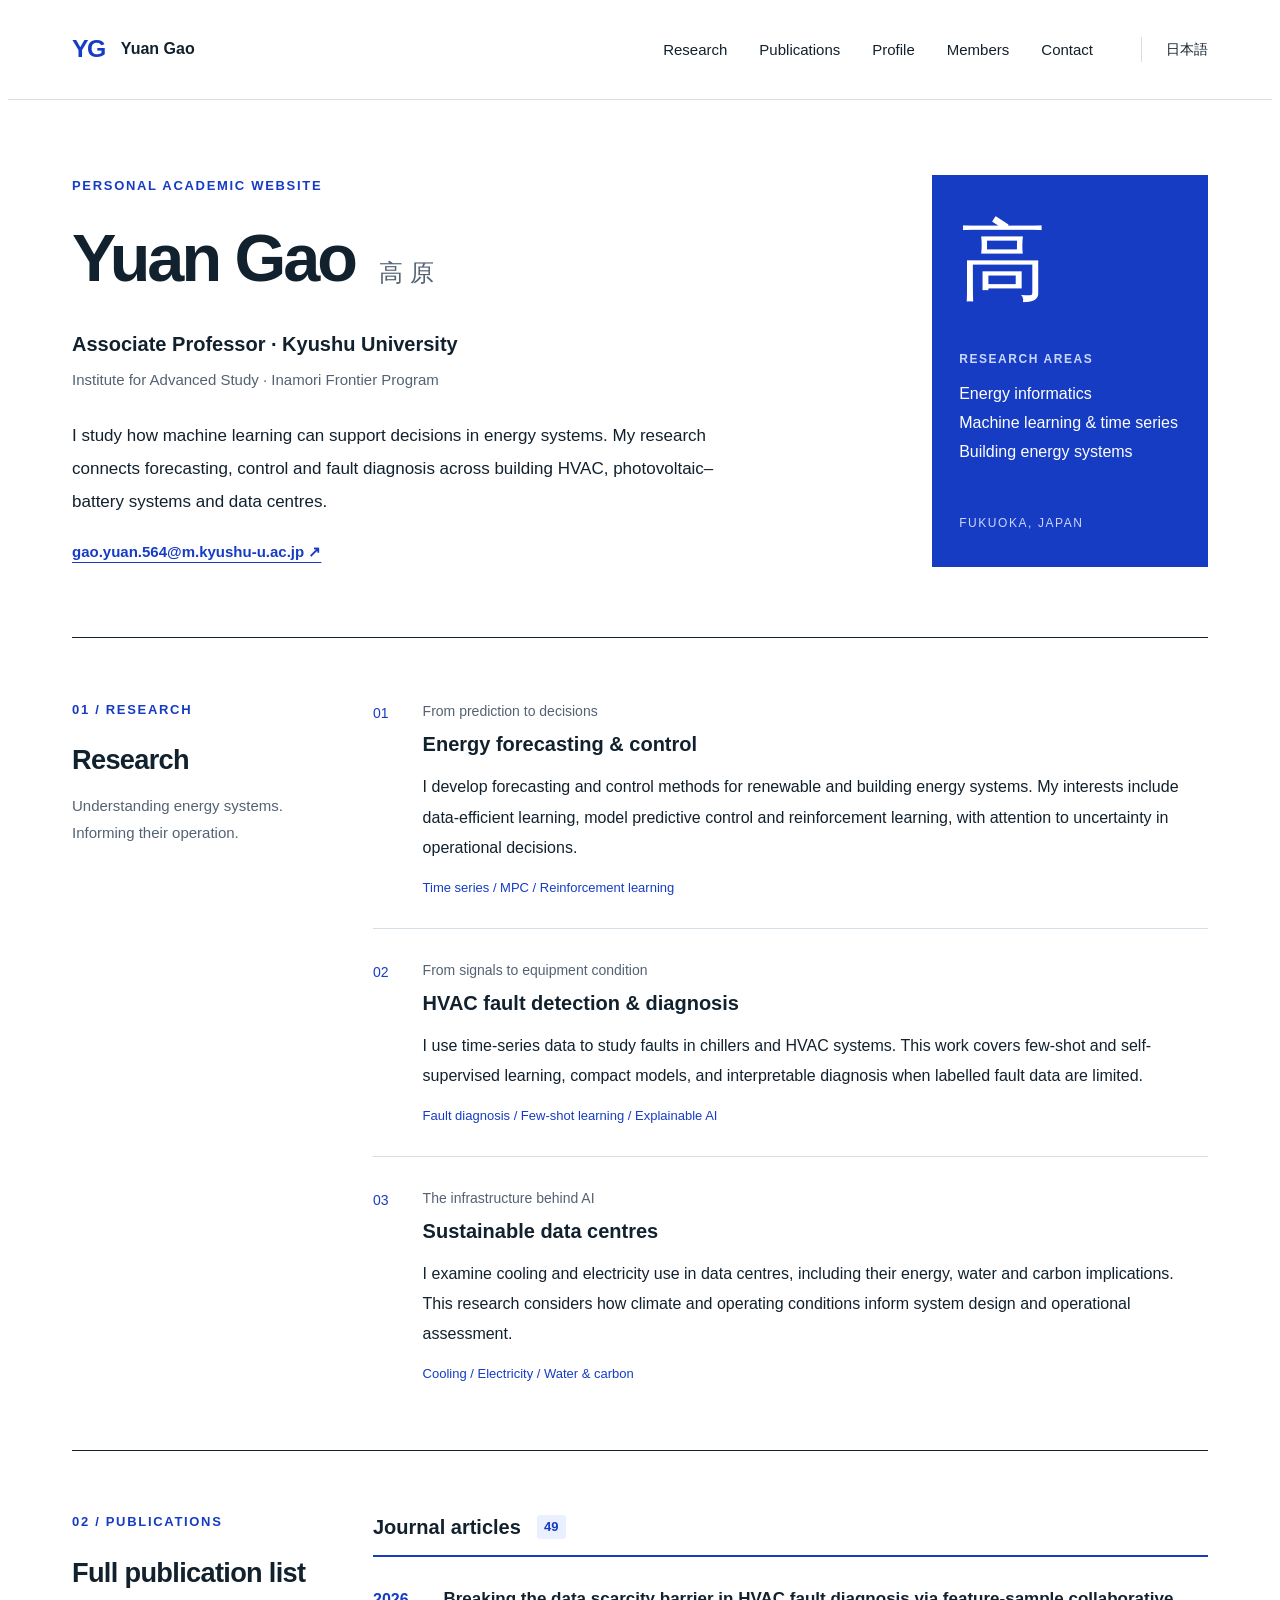
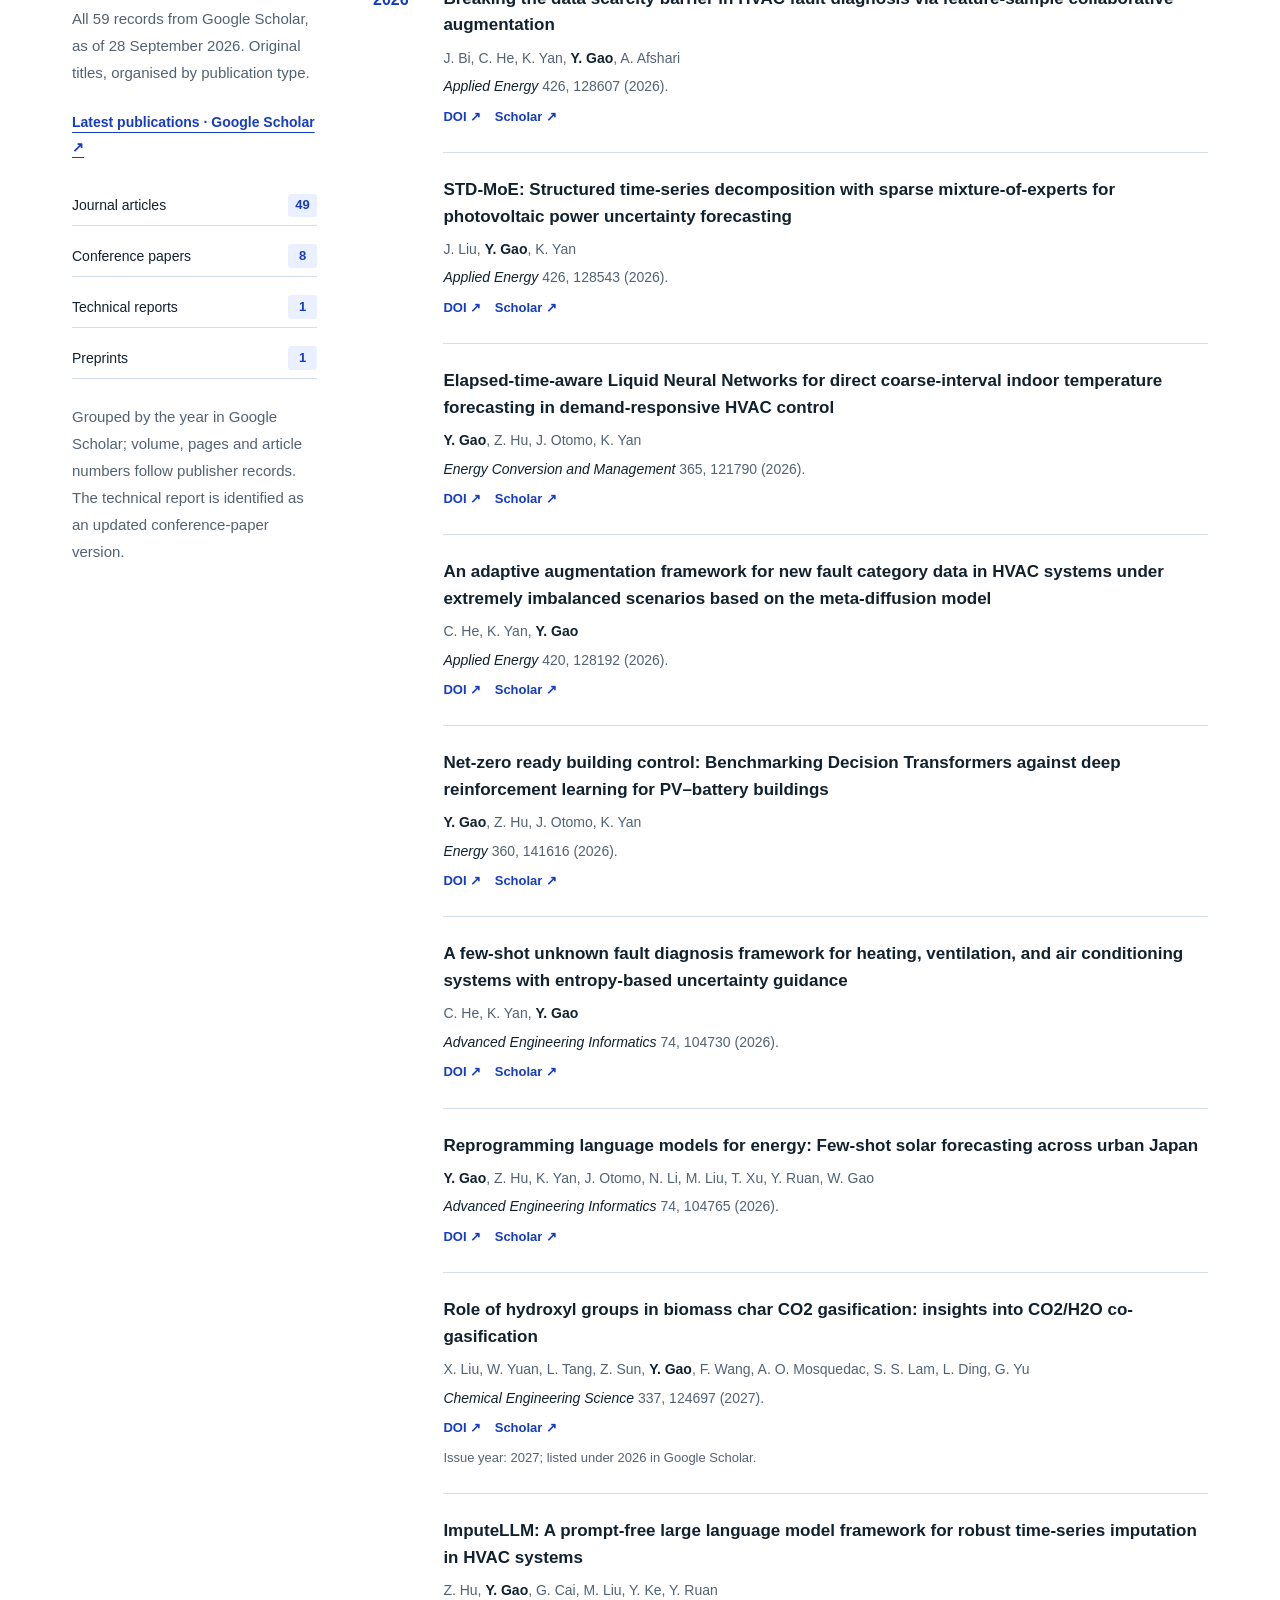
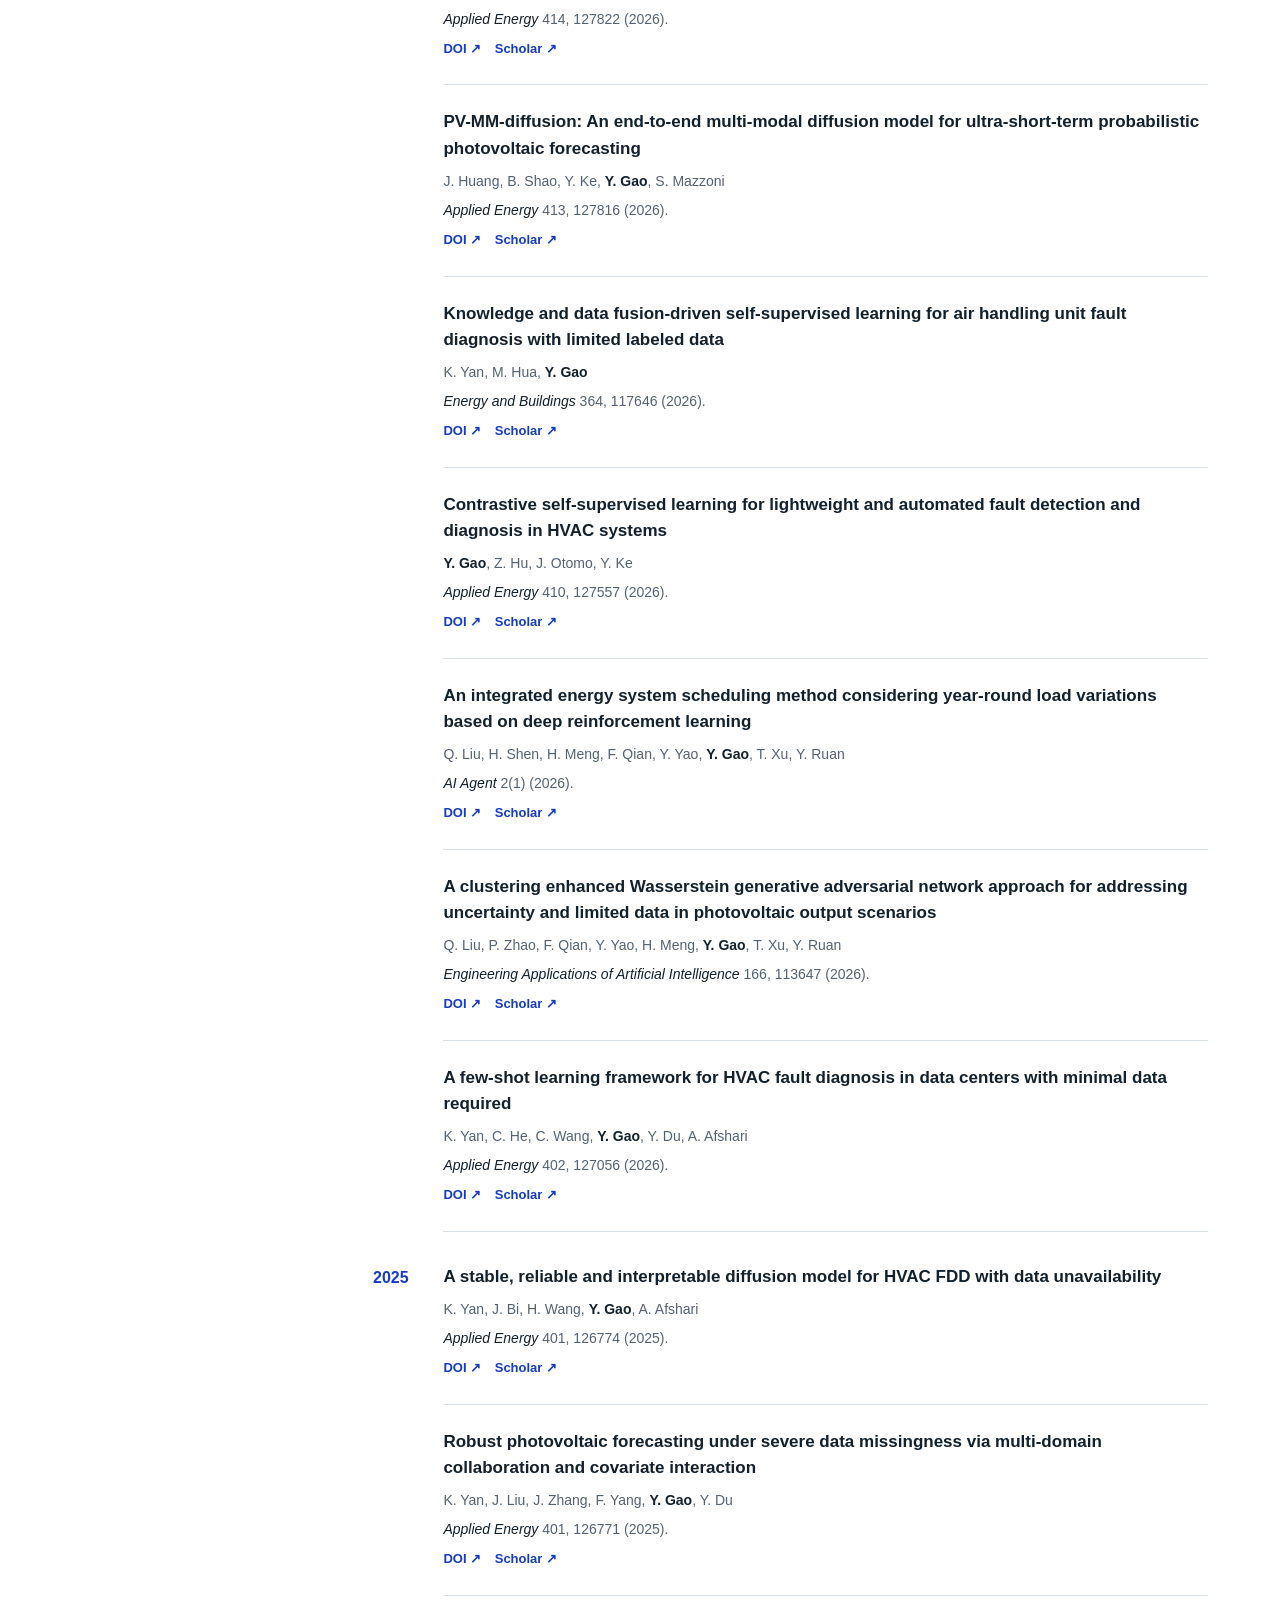
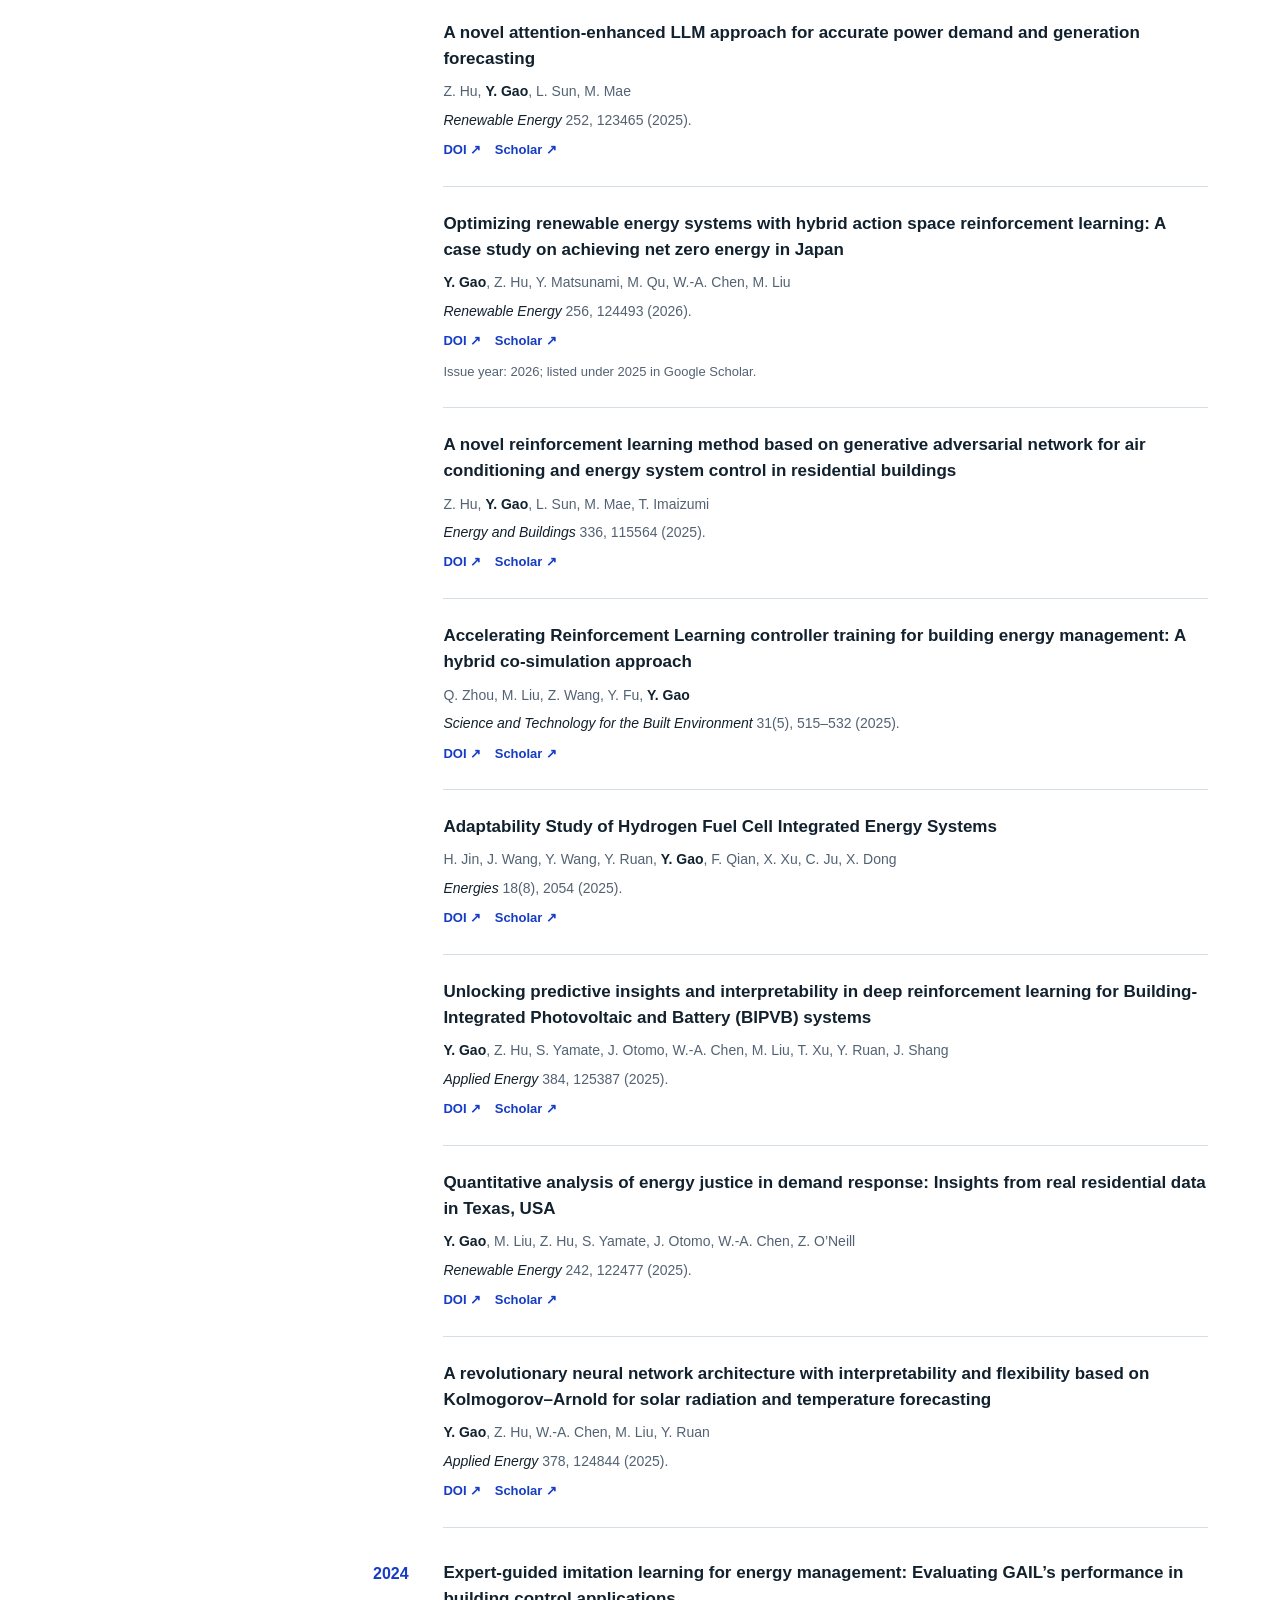
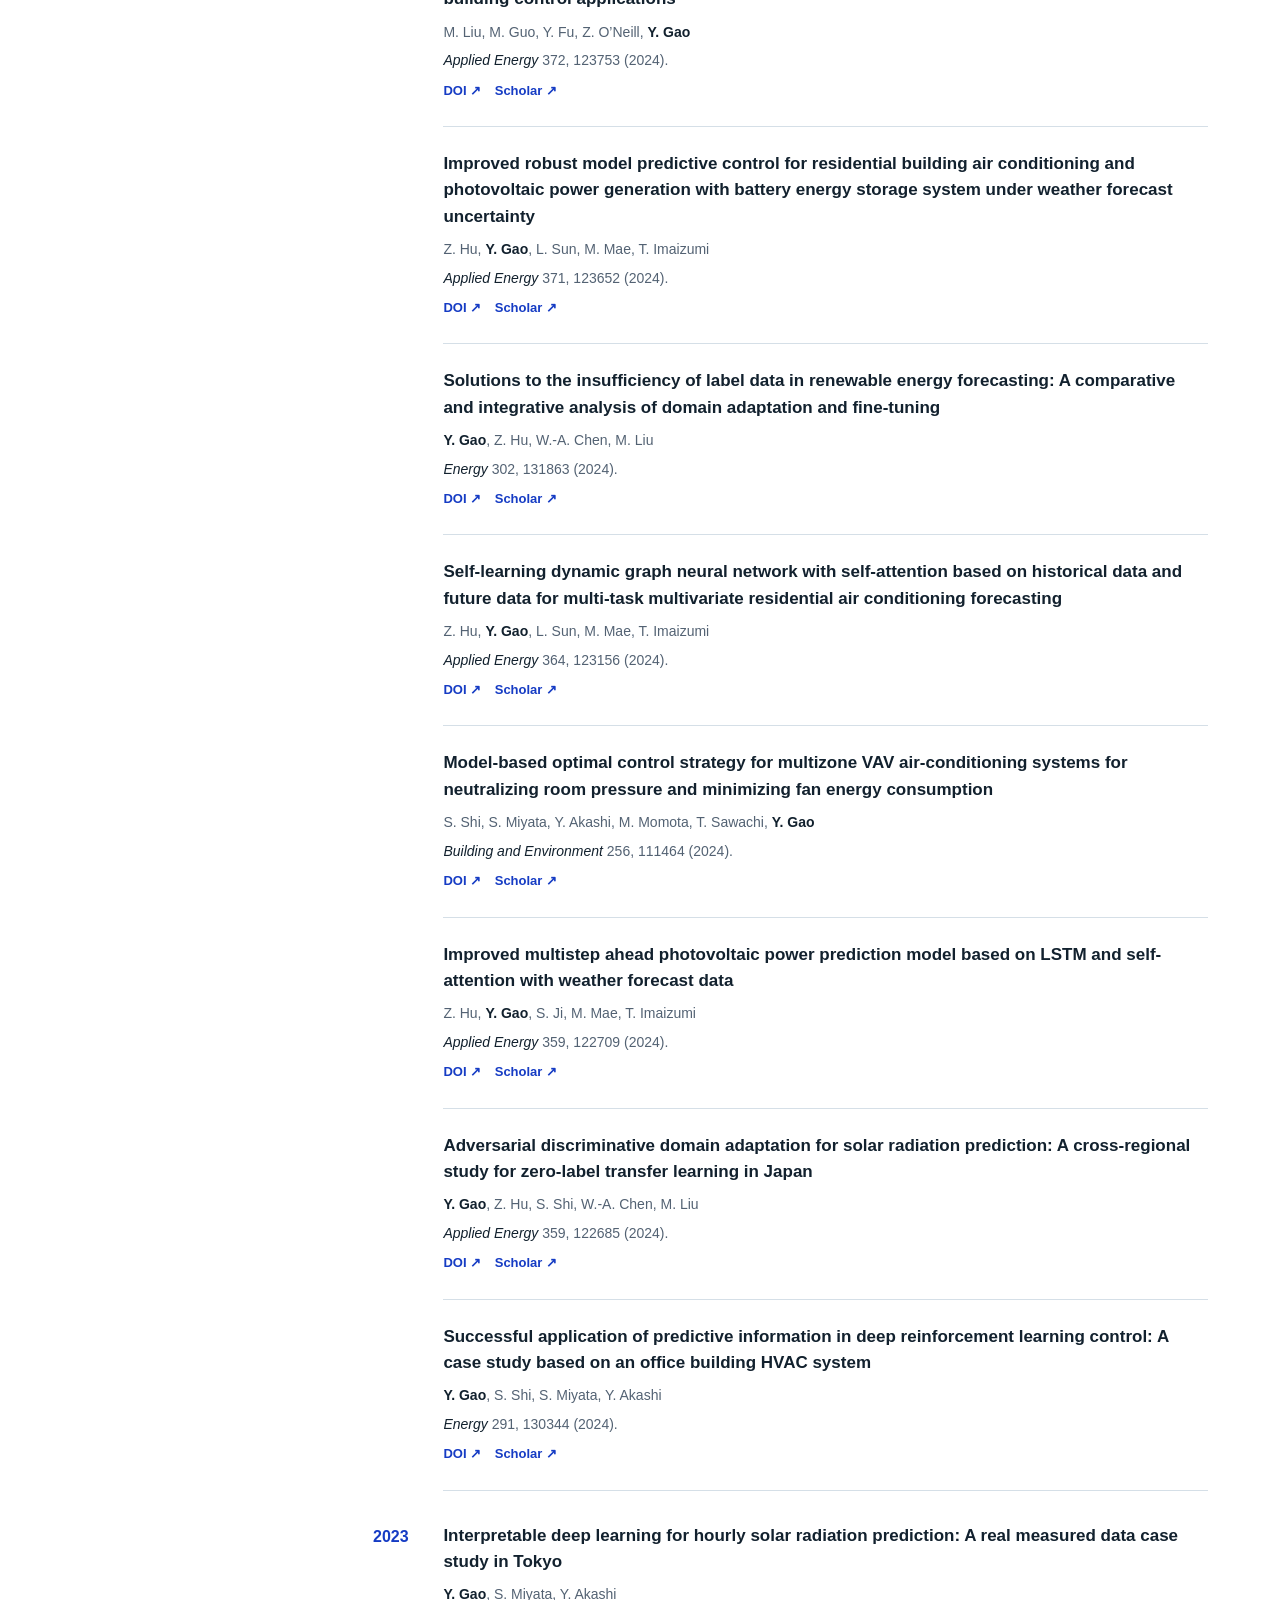
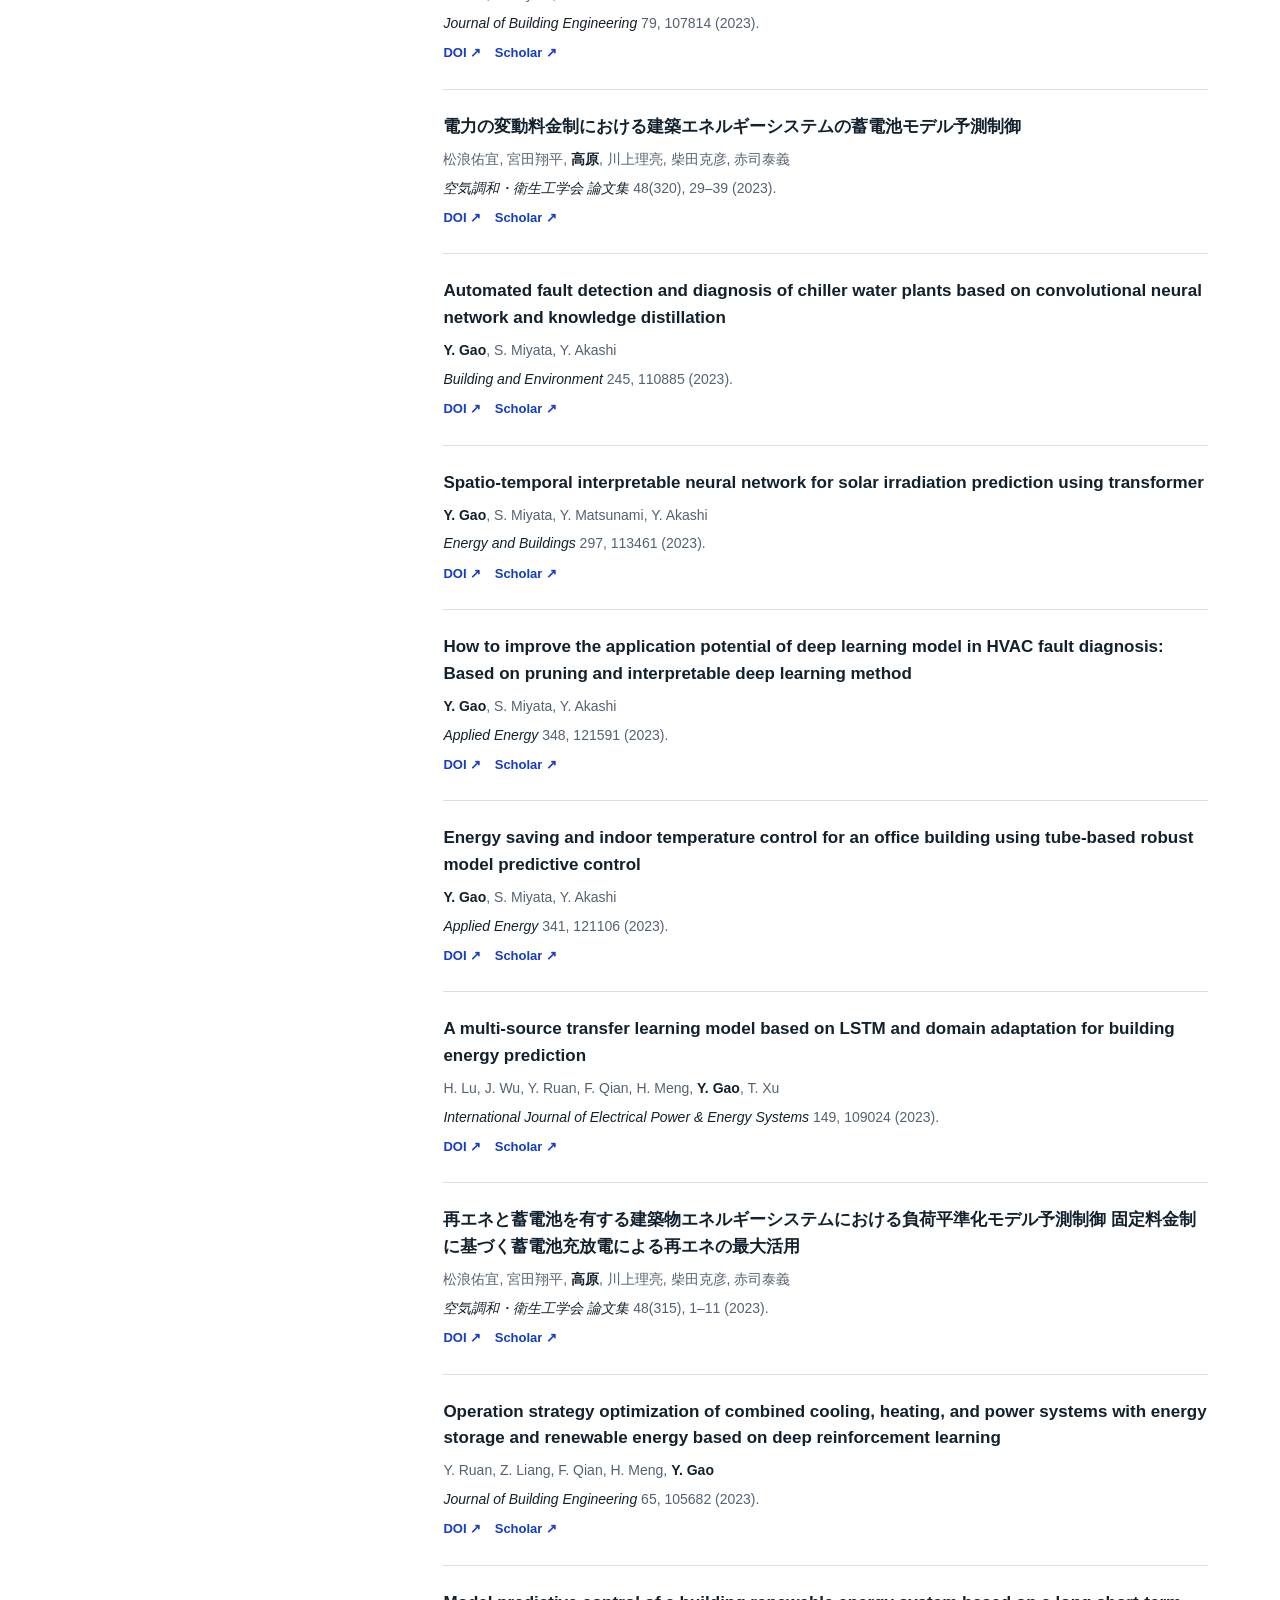
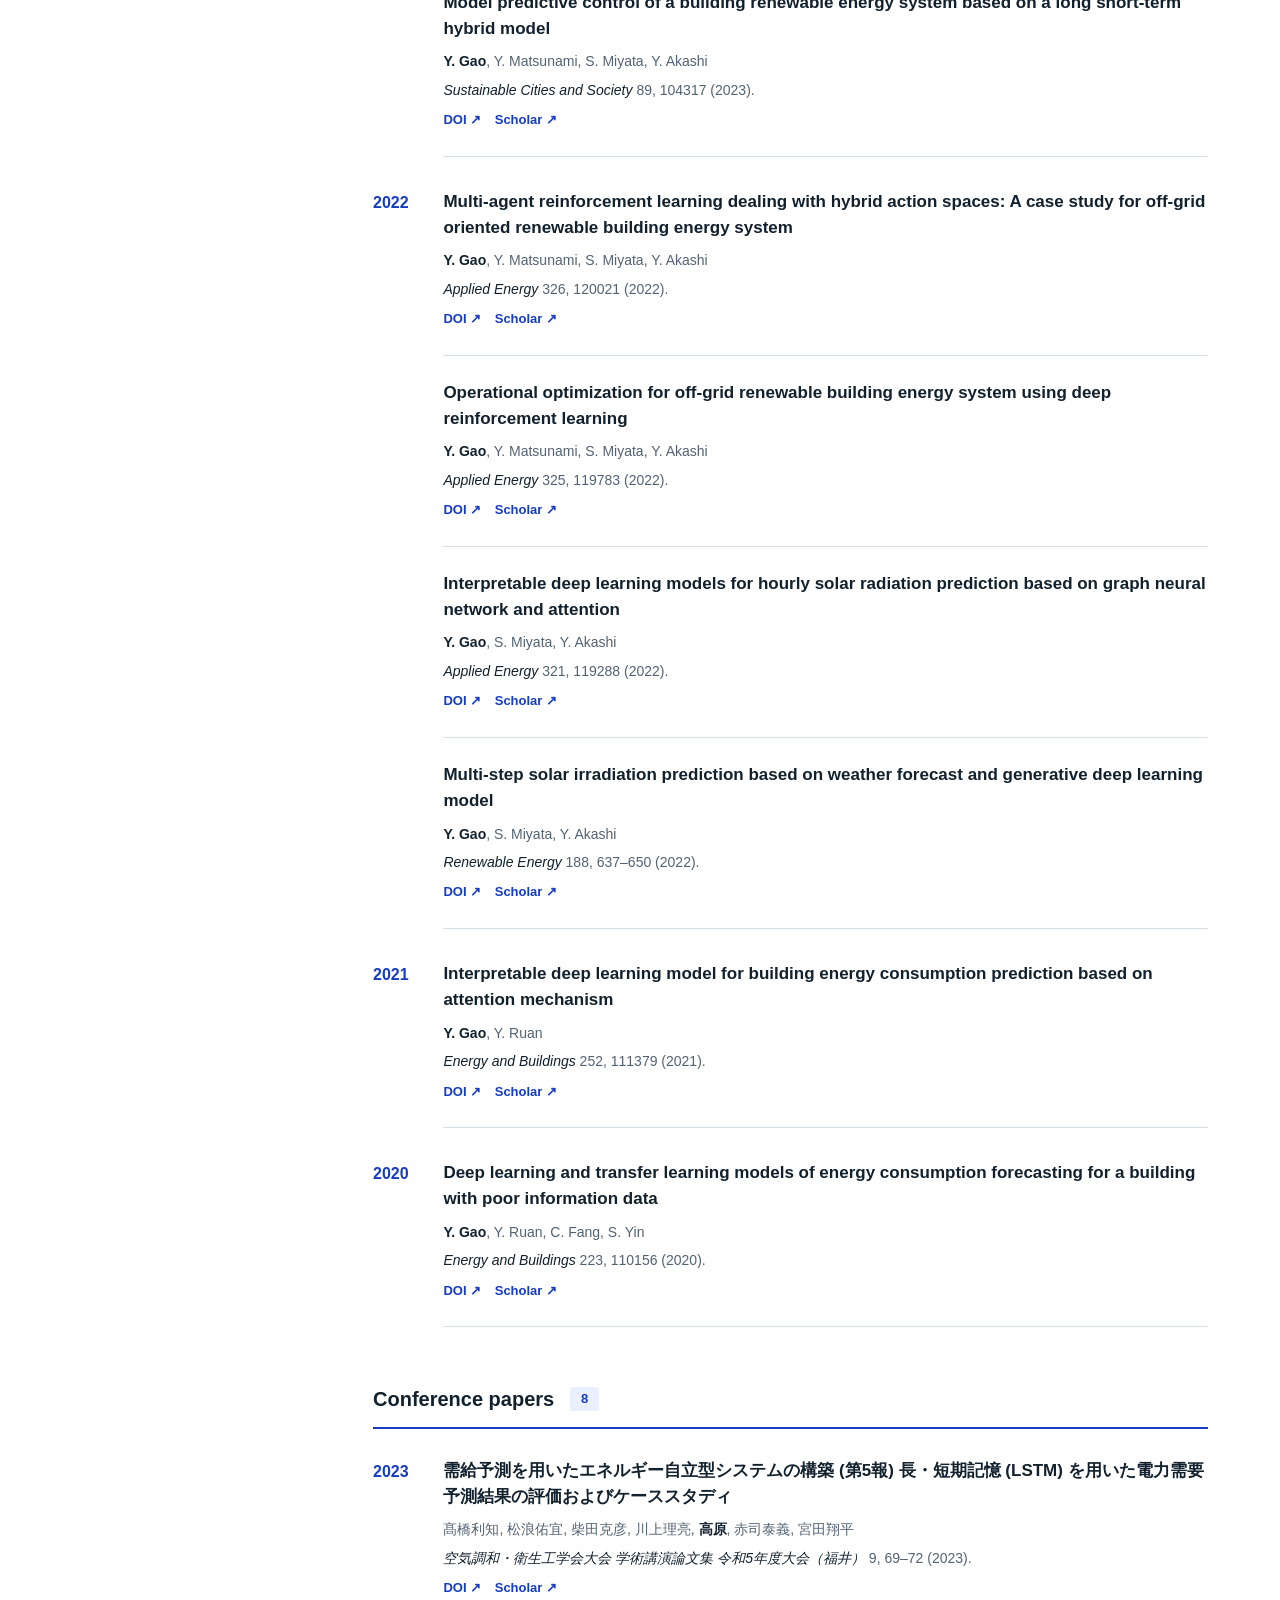
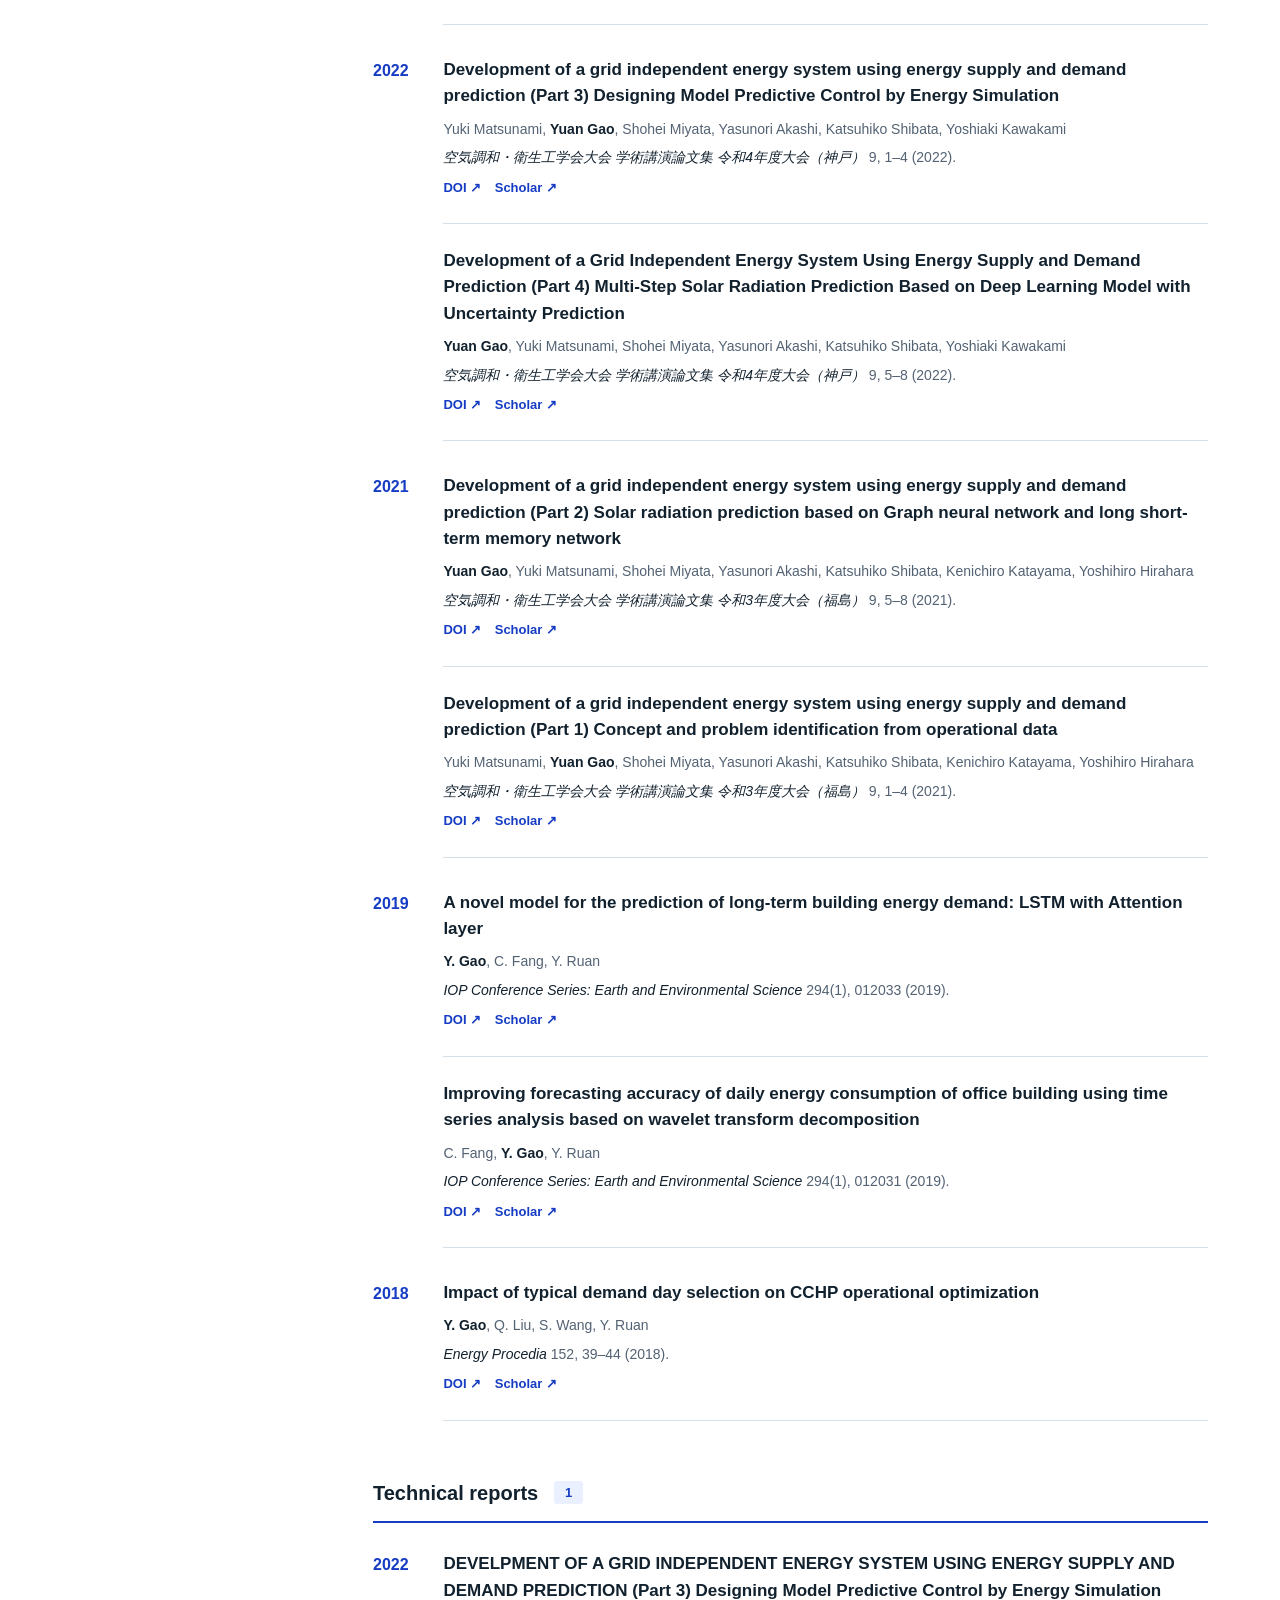
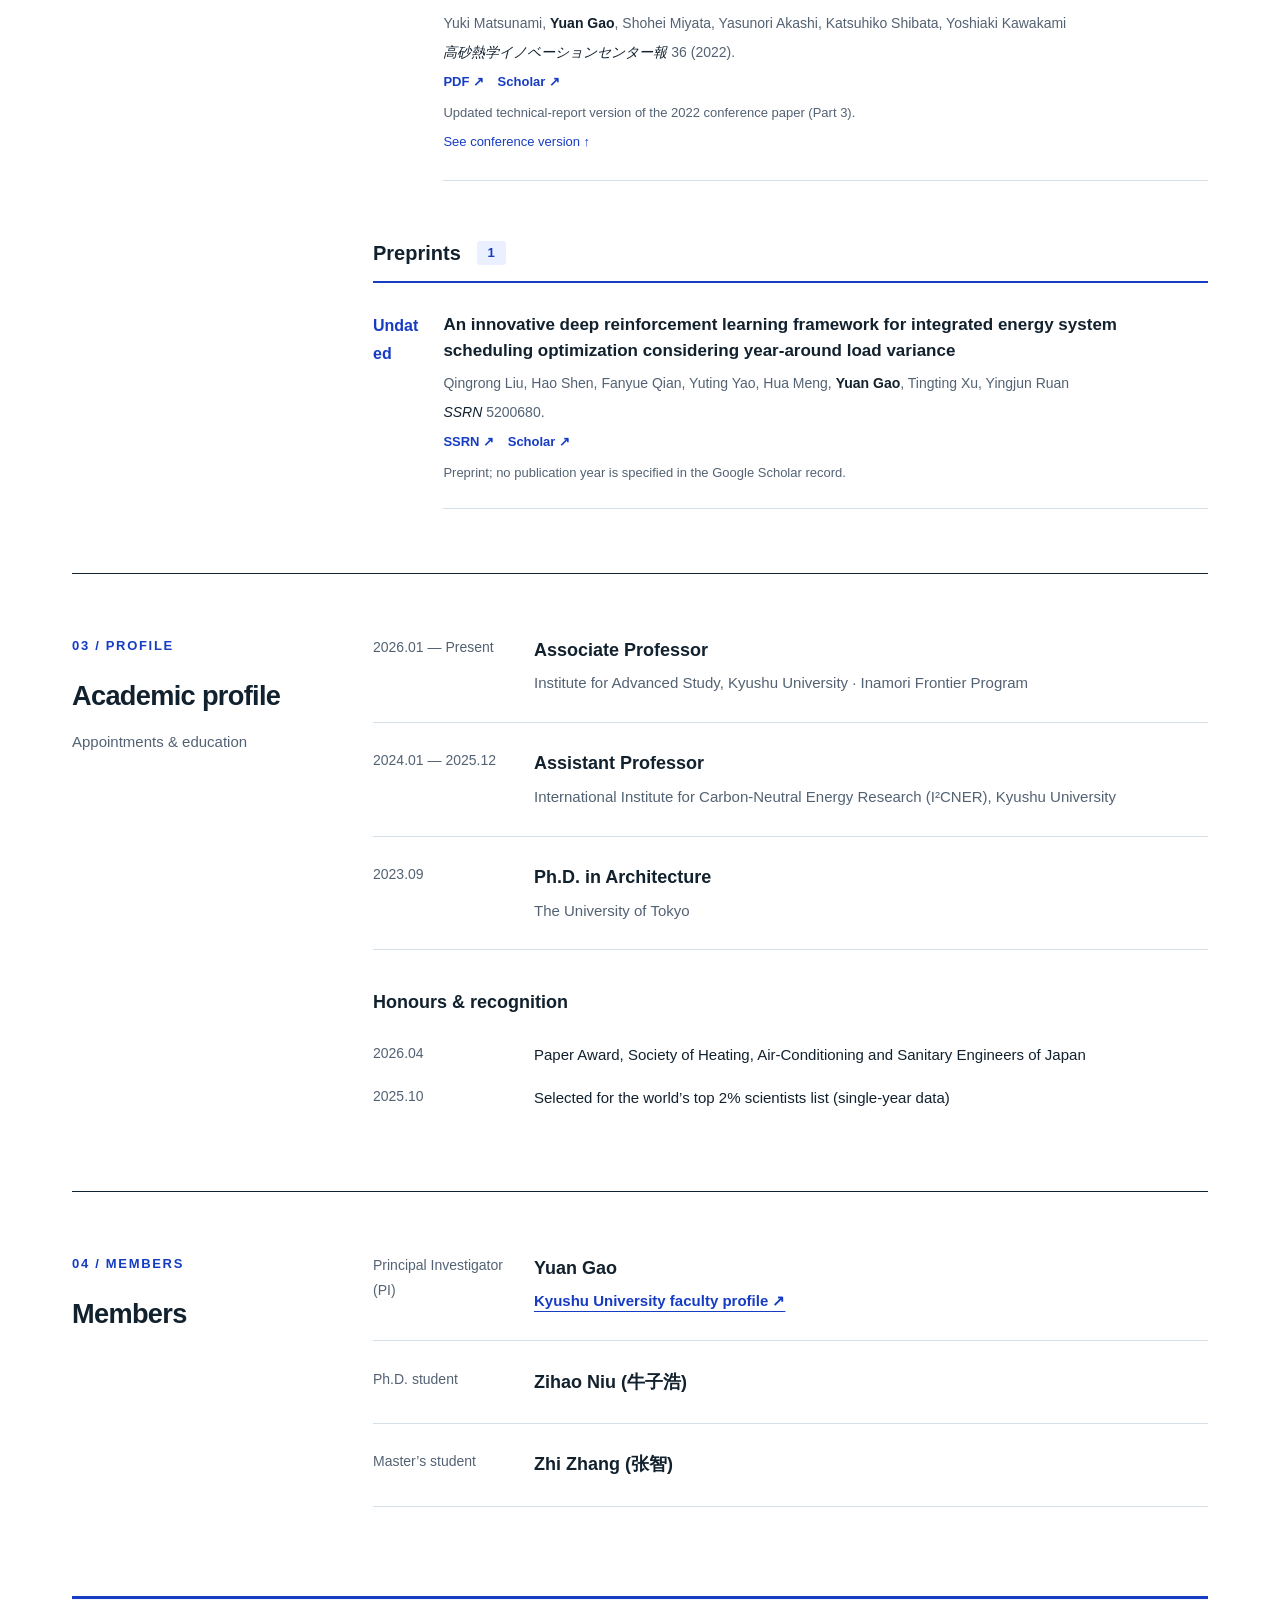
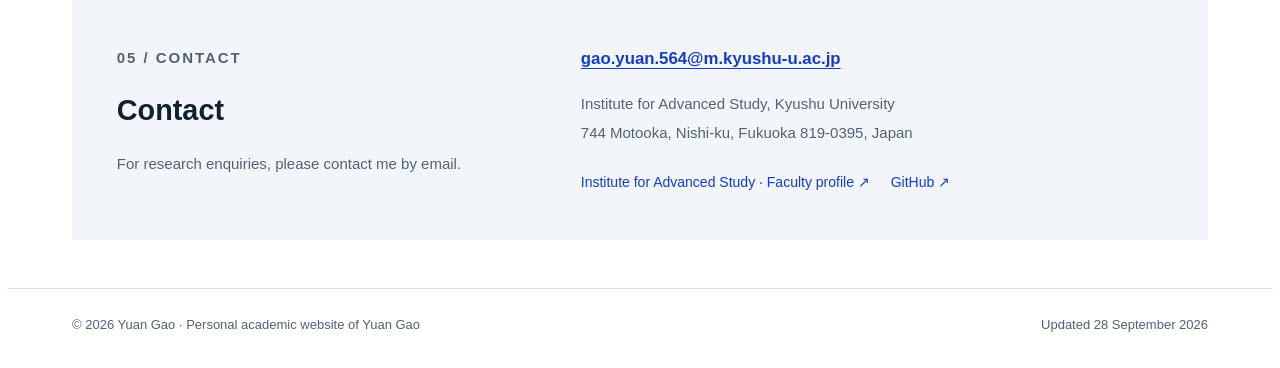
==== commit 6d573d28: "Add research group members and principal investigator profile" ====
--- a/en/index.html
+++ b/en/index.html
@@ -6,10 +6,18 @@
 <link rel="canonical" href="https://daxiang415.github.io/en/">
 <link rel="alternate" hreflang="ja" href="https://daxiang415.github.io/"><link rel="alternate" hreflang="en" href="https://daxiang415.github.io/en/">
 </head><body><a class="skip" href="#main">Skip to content</a>
-<header class="header"><a class="wordmark" href="../" aria-label="Yuan Gao home">YG<span>Yuan Gao</span></a><nav aria-label="Main navigation"><a href="#research">Research</a><a href="#publications">Publications</a><a href="#profile">Profile</a><a href="#contact">Contact</a></nav><a class="language" href="../" lang="ja">日本語</a></header>
+<header class="header"><a class="wordmark" href="../" aria-label="Yuan Gao home">YG<span>Yuan Gao</span></a><nav aria-label="Main navigation"><a href="#research">Research</a><a href="#publications">Publications</a><a href="#profile">Profile</a><a href="#members">Members</a><a href="#contact">Contact</a></nav><a class="language" href="../" lang="ja">日本語</a></header>
 <main id="main"><section class="hero" aria-labelledby="name"><div class="hero-main"><p class="eyebrow">PERSONAL ACADEMIC WEBSITE</p><h1 id="name">Yuan Gao<span>高 原</span></h1><p class="role">Associate Professor · Kyushu University</p><p class="program">Institute for Advanced Study · Inamori Frontier Program</p><p class="intro">I study how machine learning can support decisions in energy systems. My research connects forecasting, control and fault diagnosis across building HVAC, photovoltaic–battery systems and data centres.</p><a class="text-link" href="mailto:gao.yuan.564@m.kyushu-u.ac.jp">gao.yuan.564@m.kyushu-u.ac.jp ↗</a></div><aside class="hero-aside"><span class="monogram" aria-hidden="true">高</span><p class="eyebrow">RESEARCH AREAS</p><p class="field-list">Energy informatics<br>Machine learning & time series<br>Building energy systems</p><span class="place">FUKUOKA, JAPAN</span></aside></section>
 <section id="research" class="section"><div class="section-head"><p class="section-index">01 / RESEARCH</p><h2>Research</h2><p>Understanding energy systems. Informing their operation.</p></div><div class="research-list"><article class="research-item"><span class="number">01</span><div><p class="kicker">From prediction to decisions</p><h3>Energy forecasting & control</h3><p>I develop forecasting and control methods for renewable and building energy systems. My interests include data-efficient learning, model predictive control and reinforcement learning, with attention to uncertainty in operational decisions.</p><p class="tags">Time series / MPC / Reinforcement learning</p></div></article><article class="research-item"><span class="number">02</span><div><p class="kicker">From signals to equipment condition</p><h3>HVAC fault detection & diagnosis</h3><p>I use time-series data to study faults in chillers and HVAC systems. This work covers few-shot and self-supervised learning, compact models, and interpretable diagnosis when labelled fault data are limited.</p><p class="tags">Fault diagnosis / Few-shot learning / Explainable AI</p></div></article><article class="research-item"><span class="number">03</span><div><p class="kicker">The infrastructure behind AI</p><h3>Sustainable data centres</h3><p>I examine cooling and electricity use in data centres, including their energy, water and carbon implications. This research considers how climate and operating conditions inform system design and operational assessment.</p><p class="tags">Cooling / Electricity / Water & carbon</p></div></article></div></section>
 <section id="publications" class="section"><div class="section-head"><p class="section-index">02 / PUBLICATIONS</p><h2>Full publication list</h2><p>All 59 records from Google Scholar, as of 28 September 2026. Original titles, organised by publication type.</p><a class="text-link" href="https://scholar.google.com.hk/citations?user=7tbmZAIAAAAJ&amp;hl=en&amp;sortby=pubdate">Latest publications · Google Scholar ↗</a><nav class="pub-nav" aria-label="Publication types"><a href="#pub-journal">Journal articles<span>49</span></a><a href="#pub-conference">Conference papers<span>8</span></a><a href="#pub-report">Technical reports<span>1</span></a><a href="#pub-preprint">Preprints<span>1</span></a></nav><p class="pub-source-note">Grouped by the year in Google Scholar; volume, pages and article numbers follow publisher records. The technical report is identified as an updated conference-paper version.</p></div><div class="publications"><section class="pub-group" id="pub-journal" aria-labelledby="heading-journal"><h3 class="pub-group-title" id="heading-journal">Journal articles <span>49</span></h3><div class="pub-year"><p class="pub-year-label">2026</p><ol><li class="publication" id="paper-VL0QpB8kHFEC" data-type="journal"><h4 lang="en"><a href="https://doi.org/10.1016/j.apenergy.2026.128607">Breaking the data scarcity barrier in HVAC fault diagnosis via feature-sample collaborative augmentation</a></h4><p class="authors">J. Bi, C. He, K. Yan, <strong>Y. Gao</strong>, A. Afshari</p><p class="journal"><cite>Applied Energy</cite> 426, 128607 (2026).</p><p class="publication-links"><a class="doi" href="https://doi.org/10.1016/j.apenergy.2026.128607">DOI ↗</a> <a class="doi" href="https://scholar.google.com.hk/citations?view_op=view_citation&amp;hl=en&amp;user=7tbmZAIAAAAJ&amp;citation_for_view=7tbmZAIAAAAJ:VL0QpB8kHFEC">Scholar ↗</a></p></li><li class="publication" id="paper-ye4kPcJQO24C" data-type="journal"><h4 lang="en"><a href="https://doi.org/10.1016/j.apenergy.2026.128543">STD-MoE: Structured time-series decomposition with sparse mixture-of-experts for photovoltaic power uncertainty forecasting</a></h4><p class="authors">J. Liu, <strong>Y. Gao</strong>, K. Yan</p><p class="journal"><cite>Applied Energy</cite> 426, 128543 (2026).</p><p class="publication-links"><a class="doi" href="https://doi.org/10.1016/j.apenergy.2026.128543">DOI ↗</a> <a class="doi" href="https://scholar.google.com.hk/citations?view_op=view_citation&amp;hl=en&amp;user=7tbmZAIAAAAJ&amp;citation_for_view=7tbmZAIAAAAJ:ye4kPcJQO24C">Scholar ↗</a></p></li><li class="publication" id="paper-tkaPQYYpVKoC" data-type="journal"><h4 lang="en"><a href="https://doi.org/10.1016/j.enconman.2026.121790">Elapsed-time-aware Liquid Neural Networks for direct coarse-interval indoor temperature forecasting in demand-responsive HVAC control</a></h4><p class="authors"><strong>Y. Gao</strong>, Z. Hu, J. Otomo, K. Yan</p><p class="journal"><cite>Energy Conversion and Management</cite> 365, 121790 (2026).</p><p class="publication-links"><a class="doi" href="https://doi.org/10.1016/j.enconman.2026.121790">DOI ↗</a> <a class="doi" href="https://scholar.google.com.hk/citations?view_op=view_citation&amp;hl=en&amp;user=7tbmZAIAAAAJ&amp;citation_for_view=7tbmZAIAAAAJ:tkaPQYYpVKoC">Scholar ↗</a></p></li><li class="publication" id="paper-Y5dfb0dijaUC" data-type="journal"><h4 lang="en"><a href="https://doi.org/10.1016/j.apenergy.2026.128192">An adaptive augmentation framework for new fault category data in HVAC systems under extremely imbalanced scenarios based on the meta-diffusion model</a></h4><p class="authors">C. He, K. Yan, <strong>Y. Gao</strong></p><p class="journal"><cite>Applied Energy</cite> 420, 128192 (2026).</p><p class="publication-links"><a class="doi" href="https://doi.org/10.1016/j.apenergy.2026.128192">DOI ↗</a> <a class="doi" href="https://scholar.google.com.hk/citations?view_op=view_citation&amp;hl=en&amp;user=7tbmZAIAAAAJ&amp;citation_for_view=7tbmZAIAAAAJ:Y5dfb0dijaUC">Scholar ↗</a></p></li><li class="publication" id="paper-_B80troHkn4C" data-type="journal"><h4 lang="en"><a href="https://doi.org/10.1016/j.energy.2026.141616">Net-zero ready building control: Benchmarking Decision Transformers against deep reinforcement learning for PV–battery buildings</a></h4><p class="authors"><strong>Y. Gao</strong>, Z. Hu, J. Otomo, K. Yan</p><p class="journal"><cite>Energy</cite> 360, 141616 (2026).</p><p class="publication-links"><a class="doi" href="https://doi.org/10.1016/j.energy.2026.141616">DOI ↗</a> <a class="doi" href="https://scholar.google.com.hk/citations?view_op=view_citation&amp;hl=en&amp;user=7tbmZAIAAAAJ&amp;citation_for_view=7tbmZAIAAAAJ:_B80troHkn4C">Scholar ↗</a></p></li><li class="publication" id="paper-AXPGKjj_ei8C" data-type="journal"><h4 lang="en"><a href="https://doi.org/10.1016/j.aei.2026.104730">A few-shot unknown fault diagnosis framework for heating, ventilation, and air conditioning systems with entropy-based uncertainty guidance</a></h4><p class="authors">C. He, K. Yan, <strong>Y. Gao</strong></p><p class="journal"><cite>Advanced Engineering Informatics</cite> 74, 104730 (2026).</p><p class="publication-links"><a class="doi" href="https://doi.org/10.1016/j.aei.2026.104730">DOI ↗</a> <a class="doi" href="https://scholar.google.com.hk/citations?view_op=view_citation&amp;hl=en&amp;user=7tbmZAIAAAAJ&amp;citation_for_view=7tbmZAIAAAAJ:AXPGKjj_ei8C">Scholar ↗</a></p></li><li class="publication" id="paper-Mojj43d5GZwC" data-type="journal"><h4 lang="en"><a href="https://doi.org/10.1016/j.aei.2026.104765">Reprogramming language models for energy: Few-shot solar forecasting across urban Japan</a></h4><p class="authors"><strong>Y. Gao</strong>, Z. Hu, K. Yan, J. Otomo, N. Li, M. Liu, T. Xu, Y. Ruan, W. Gao</p><p class="journal"><cite>Advanced Engineering Informatics</cite> 74, 104765 (2026).</p><p class="publication-links"><a class="doi" href="https://doi.org/10.1016/j.aei.2026.104765">DOI ↗</a> <a class="doi" href="https://scholar.google.com.hk/citations?view_op=view_citation&amp;hl=en&amp;user=7tbmZAIAAAAJ&amp;citation_for_view=7tbmZAIAAAAJ:Mojj43d5GZwC">Scholar ↗</a></p></li><li class="publication" id="paper-SdhP9T11ey4C" data-type="journal"><h4 lang="en"><a href="https://doi.org/10.1016/j.ces.2026.124697">Role of hydroxyl groups in biomass char CO2 gasification: insights into CO2/H2O co-gasification</a></h4><p class="authors">X. Liu, W. Yuan, L. Tang, Z. Sun, <strong>Y. Gao</strong>, F. Wang, A. O. Mosquedac, S. S. Lam, L. Ding, G. Yu</p><p class="journal"><cite>Chemical Engineering Science</cite> 337, 124697 (2027).</p><p class="publication-links"><a class="doi" href="https://doi.org/10.1016/j.ces.2026.124697">DOI ↗</a> <a class="doi" href="https://scholar.google.com.hk/citations?view_op=view_citation&amp;hl=en&amp;user=7tbmZAIAAAAJ&amp;citation_for_view=7tbmZAIAAAAJ:SdhP9T11ey4C">Scholar ↗</a></p><p class="publication-note">Issue year: 2027; listed under 2026 in Google Scholar.</p></li><li class="publication" id="paper-XiVPGOgt02cC" data-type="journal"><h4 lang="en"><a href="https://doi.org/10.1016/j.apenergy.2026.127822">ImputeLLM: A prompt-free large language model framework for robust time-series imputation in HVAC systems</a></h4><p class="authors">Z. Hu, <strong>Y. Gao</strong>, G. Cai, M. Liu, Y. Ke, Y. Ruan</p><p class="journal"><cite>Applied Energy</cite> 414, 127822 (2026).</p><p class="publication-links"><a class="doi" href="https://doi.org/10.1016/j.apenergy.2026.127822">DOI ↗</a> <a class="doi" href="https://scholar.google.com.hk/citations?view_op=view_citation&amp;hl=en&amp;user=7tbmZAIAAAAJ&amp;citation_for_view=7tbmZAIAAAAJ:XiVPGOgt02cC">Scholar ↗</a></p></li><li class="publication" id="paper-bnK-pcrLprsC" data-type="journal"><h4 lang="en"><a href="https://doi.org/10.1016/j.apenergy.2026.127816">PV-MM-diffusion: An end-to-end multi-modal diffusion model for ultra-short-term probabilistic photovoltaic forecasting</a></h4><p class="authors">J. Huang, B. Shao, Y. Ke, <strong>Y. Gao</strong>, S. Mazzoni</p><p class="journal"><cite>Applied Energy</cite> 413, 127816 (2026).</p><p class="publication-links"><a class="doi" href="https://doi.org/10.1016/j.apenergy.2026.127816">DOI ↗</a> <a class="doi" href="https://scholar.google.com.hk/citations?view_op=view_citation&amp;hl=en&amp;user=7tbmZAIAAAAJ&amp;citation_for_view=7tbmZAIAAAAJ:bnK-pcrLprsC">Scholar ↗</a></p></li><li class="publication" id="paper-eMMeJKvmdy0C" data-type="journal"><h4 lang="en"><a href="https://doi.org/10.1016/j.enbuild.2026.117646">Knowledge and data fusion-driven self-supervised learning for air handling unit fault diagnosis with limited labeled data</a></h4><p class="authors">K. Yan, M. Hua, <strong>Y. Gao</strong></p><p class="journal"><cite>Energy and Buildings</cite> 364, 117646 (2026).</p><p class="publication-links"><a class="doi" href="https://doi.org/10.1016/j.enbuild.2026.117646">DOI ↗</a> <a class="doi" href="https://scholar.google.com.hk/citations?view_op=view_citation&amp;hl=en&amp;user=7tbmZAIAAAAJ&amp;citation_for_view=7tbmZAIAAAAJ:eMMeJKvmdy0C">Scholar ↗</a></p></li><li class="publication" id="paper-geHnlv5EZngC" data-type="journal"><h4 lang="en"><a href="https://doi.org/10.1016/j.apenergy.2026.127557">Contrastive self-supervised learning for lightweight and automated fault detection and diagnosis in HVAC systems</a></h4><p class="authors"><strong>Y. Gao</strong>, Z. Hu, J. Otomo, Y. Ke</p><p class="journal"><cite>Applied Energy</cite> 410, 127557 (2026).</p><p class="publication-links"><a class="doi" href="https://doi.org/10.1016/j.apenergy.2026.127557">DOI ↗</a> <a class="doi" href="https://scholar.google.com.hk/citations?view_op=view_citation&amp;hl=en&amp;user=7tbmZAIAAAAJ&amp;citation_for_view=7tbmZAIAAAAJ:geHnlv5EZngC">Scholar ↗</a></p></li><li class="publication" id="paper-olpn-zPbct0C" data-type="journal"><h4 lang="en"><a href="https://doi.org/10.20517/aiagent.2025.12">An integrated energy system scheduling method considering year-round load variations based on deep reinforcement learning</a></h4><p class="authors">Q. Liu, H. Shen, H. Meng, F. Qian, Y. Yao, <strong>Y. Gao</strong>, T. Xu, Y. Ruan</p><p class="journal"><cite>AI Agent</cite> 2(1) (2026).</p><p class="publication-links"><a class="doi" href="https://doi.org/10.20517/aiagent.2025.12">DOI ↗</a> <a class="doi" href="https://scholar.google.com.hk/citations?view_op=view_citation&amp;hl=en&amp;user=7tbmZAIAAAAJ&amp;citation_for_view=7tbmZAIAAAAJ:olpn-zPbct0C">Scholar ↗</a></p></li><li class="publication" id="paper-l7t_Zn2s7bgC" data-type="journal"><h4 lang="en"><a href="https://doi.org/10.1016/j.engappai.2025.113647">A clustering enhanced Wasserstein generative adversarial network approach for addressing uncertainty and limited data in photovoltaic output scenarios</a></h4><p class="authors">Q. Liu, P. Zhao, F. Qian, Y. Yao, H. Meng, <strong>Y. Gao</strong>, T. Xu, Y. Ruan</p><p class="journal"><cite>Engineering Applications of Artificial Intelligence</cite> 166, 113647 (2026).</p><p class="publication-links"><a class="doi" href="https://doi.org/10.1016/j.engappai.2025.113647">DOI ↗</a> <a class="doi" href="https://scholar.google.com.hk/citations?view_op=view_citation&amp;hl=en&amp;user=7tbmZAIAAAAJ&amp;citation_for_view=7tbmZAIAAAAJ:l7t_Zn2s7bgC">Scholar ↗</a></p></li><li class="publication" id="paper-u9iWguZQMMsC" data-type="journal"><h4 lang="en"><a href="https://doi.org/10.1016/j.apenergy.2025.127056">A few-shot learning framework for HVAC fault diagnosis in data centers with minimal data required</a></h4><p class="authors">K. Yan, C. He, C. Wang, <strong>Y. Gao</strong>, Y. Du, A. Afshari</p><p class="journal"><cite>Applied Energy</cite> 402, 127056 (2026).</p><p class="publication-links"><a class="doi" href="https://doi.org/10.1016/j.apenergy.2025.127056">DOI ↗</a> <a class="doi" href="https://scholar.google.com.hk/citations?view_op=view_citation&amp;hl=en&amp;user=7tbmZAIAAAAJ&amp;citation_for_view=7tbmZAIAAAAJ:u9iWguZQMMsC">Scholar ↗</a></p></li></ol></div><div class="pub-year"><p class="pub-year-label">2025</p><ol><li class="publication" id="paper-OU6Ihb5iCvQC" data-type="journal"><h4 lang="en"><a href="https://doi.org/10.1016/j.apenergy.2025.126774">A stable, reliable and interpretable diffusion model for HVAC FDD with data unavailability</a></h4><p class="authors">K. Yan, J. Bi, H. Wang, <strong>Y. Gao</strong>, A. Afshari</p><p class="journal"><cite>Applied Energy</cite> 401, 126774 (2025).</p><p class="publication-links"><a class="doi" href="https://doi.org/10.1016/j.apenergy.2025.126774">DOI ↗</a> <a class="doi" href="https://scholar.google.com.hk/citations?view_op=view_citation&amp;hl=en&amp;user=7tbmZAIAAAAJ&amp;citation_for_view=7tbmZAIAAAAJ:OU6Ihb5iCvQC">Scholar ↗</a></p></li><li class="publication" id="paper-uWQEDVKXjbEC" data-type="journal"><h4 lang="en"><a href="https://doi.org/10.1016/j.apenergy.2025.126771">Robust photovoltaic forecasting under severe data missingness via multi-domain collaboration and covariate interaction</a></h4><p class="authors">K. Yan, J. Liu, J. Zhang, F. Yang, <strong>Y. Gao</strong>, Y. Du</p><p class="journal"><cite>Applied Energy</cite> 401, 126771 (2025).</p><p class="publication-links"><a class="doi" href="https://doi.org/10.1016/j.apenergy.2025.126771">DOI ↗</a> <a class="doi" href="https://scholar.google.com.hk/citations?view_op=view_citation&amp;hl=en&amp;user=7tbmZAIAAAAJ&amp;citation_for_view=7tbmZAIAAAAJ:uWQEDVKXjbEC">Scholar ↗</a></p></li><li class="publication" id="paper-P5F9QuxV20EC" data-type="journal"><h4 lang="en"><a href="https://doi.org/10.1016/j.renene.2025.123465">A novel attention-enhanced LLM approach for accurate power demand and generation forecasting</a></h4><p class="authors">Z. Hu, <strong>Y. Gao</strong>, L. Sun, M. Mae</p><p class="journal"><cite>Renewable Energy</cite> 252, 123465 (2025).</p><p class="publication-links"><a class="doi" href="https://doi.org/10.1016/j.renene.2025.123465">DOI ↗</a> <a class="doi" href="https://scholar.google.com.hk/citations?view_op=view_citation&amp;hl=en&amp;user=7tbmZAIAAAAJ&amp;citation_for_view=7tbmZAIAAAAJ:P5F9QuxV20EC">Scholar ↗</a></p></li><li class="publication" id="paper-p2g8aNsByqUC" data-type="journal"><h4 lang="en"><a href="https://doi.org/10.1016/j.renene.2025.124493">Optimizing renewable energy systems with hybrid action space reinforcement learning: A case study on achieving net zero energy in Japan</a></h4><p class="authors"><strong>Y. Gao</strong>, Z. Hu, Y. Matsunami, M. Qu, W.-A. Chen, M. Liu</p><p class="journal"><cite>Renewable Energy</cite> 256, 124493 (2026).</p><p class="publication-links"><a class="doi" href="https://doi.org/10.1016/j.renene.2025.124493">DOI ↗</a> <a class="doi" href="https://scholar.google.com.hk/citations?view_op=view_citation&amp;hl=en&amp;user=7tbmZAIAAAAJ&amp;citation_for_view=7tbmZAIAAAAJ:p2g8aNsByqUC">Scholar ↗</a></p><p class="publication-note">Issue year: 2026; listed under 2025 in Google Scholar.</p></li><li class="publication" id="paper-bFI3QPDXJZMC" data-type="journal"><h4 lang="en"><a href="https://doi.org/10.1016/j.enbuild.2025.115564">A novel reinforcement learning method based on generative adversarial network for air conditioning and energy system control in residential buildings</a></h4><p class="authors">Z. Hu, <strong>Y. Gao</strong>, L. Sun, M. Mae, T. Imaizumi</p><p class="journal"><cite>Energy and Buildings</cite> 336, 115564 (2025).</p><p class="publication-links"><a class="doi" href="https://doi.org/10.1016/j.enbuild.2025.115564">DOI ↗</a> <a class="doi" href="https://scholar.google.com.hk/citations?view_op=view_citation&amp;hl=en&amp;user=7tbmZAIAAAAJ&amp;citation_for_view=7tbmZAIAAAAJ:bFI3QPDXJZMC">Scholar ↗</a></p></li><li class="publication" id="paper-4OULZ7Gr8RgC" data-type="journal"><h4 lang="en"><a href="https://doi.org/10.1080/23744731.2024.2444818">Accelerating Reinforcement Learning controller training for building energy management: A hybrid co-simulation approach</a></h4><p class="authors">Q. Zhou, M. Liu, Z. Wang, Y. Fu, <strong>Y. Gao</strong></p><p class="journal"><cite>Science and Technology for the Built Environment</cite> 31(5), 515–532 (2025).</p><p class="publication-links"><a class="doi" href="https://doi.org/10.1080/23744731.2024.2444818">DOI ↗</a> <a class="doi" href="https://scholar.google.com.hk/citations?view_op=view_citation&amp;hl=en&amp;user=7tbmZAIAAAAJ&amp;citation_for_view=7tbmZAIAAAAJ:4OULZ7Gr8RgC">Scholar ↗</a></p></li><li class="publication" id="paper-CHSYGLWDkRkC" data-type="journal"><h4 lang="en"><a href="https://doi.org/10.3390/en18082054">Adaptability Study of Hydrogen Fuel Cell Integrated Energy Systems</a></h4><p class="authors">H. Jin, J. Wang, Y. Wang, Y. Ruan, <strong>Y. Gao</strong>, F. Qian, X. Xu, C. Ju, X. Dong</p><p class="journal"><cite>Energies</cite> 18(8), 2054 (2025).</p><p class="publication-links"><a class="doi" href="https://doi.org/10.3390/en18082054">DOI ↗</a> <a class="doi" href="https://scholar.google.com.hk/citations?view_op=view_citation&amp;hl=en&amp;user=7tbmZAIAAAAJ&amp;citation_for_view=7tbmZAIAAAAJ:CHSYGLWDkRkC">Scholar ↗</a></p></li><li class="publication" id="paper-pyW8ca7W8N0C" data-type="journal"><h4 lang="en"><a href="https://doi.org/10.1016/j.apenergy.2025.125387">Unlocking predictive insights and interpretability in deep reinforcement learning for Building-Integrated Photovoltaic and Battery (BIPVB) systems</a></h4><p class="authors"><strong>Y. Gao</strong>, Z. Hu, S. Yamate, J. Otomo, W.-A. Chen, M. Liu, T. Xu, Y. Ruan, J. Shang</p><p class="journal"><cite>Applied Energy</cite> 384, 125387 (2025).</p><p class="publication-links"><a class="doi" href="https://doi.org/10.1016/j.apenergy.2025.125387">DOI ↗</a> <a class="doi" href="https://scholar.google.com.hk/citations?view_op=view_citation&amp;hl=en&amp;user=7tbmZAIAAAAJ&amp;citation_for_view=7tbmZAIAAAAJ:pyW8ca7W8N0C">Scholar ↗</a></p></li><li class="publication" id="paper-f2IySw72cVMC" data-type="journal"><h4 lang="en"><a href="https://doi.org/10.1016/j.renene.2025.122477">Quantitative analysis of energy justice in demand response: Insights from real residential data in Texas, USA</a></h4><p class="authors"><strong>Y. Gao</strong>, M. Liu, Z. Hu, S. Yamate, J. Otomo, W.-A. Chen, Z. O’Neill</p><p class="journal"><cite>Renewable Energy</cite> 242, 122477 (2025).</p><p class="publication-links"><a class="doi" href="https://doi.org/10.1016/j.renene.2025.122477">DOI ↗</a> <a class="doi" href="https://scholar.google.com.hk/citations?view_op=view_citation&amp;hl=en&amp;user=7tbmZAIAAAAJ&amp;citation_for_view=7tbmZAIAAAAJ:f2IySw72cVMC">Scholar ↗</a></p></li><li class="publication" id="paper-g5m5HwL7SMYC" data-type="journal"><h4 lang="en"><a href="https://doi.org/10.1016/j.apenergy.2024.124844">A revolutionary neural network architecture with interpretability and flexibility based on Kolmogorov–Arnold for solar radiation and temperature forecasting</a></h4><p class="authors"><strong>Y. Gao</strong>, Z. Hu, W.-A. Chen, M. Liu, Y. Ruan</p><p class="journal"><cite>Applied Energy</cite> 378, 124844 (2025).</p><p class="publication-links"><a class="doi" href="https://doi.org/10.1016/j.apenergy.2024.124844">DOI ↗</a> <a class="doi" href="https://scholar.google.com.hk/citations?view_op=view_citation&amp;hl=en&amp;user=7tbmZAIAAAAJ&amp;citation_for_view=7tbmZAIAAAAJ:g5m5HwL7SMYC">Scholar ↗</a></p></li></ol></div><div class="pub-year"><p class="pub-year-label">2024</p><ol><li class="publication" id="paper-NaGl4SEjCO4C" data-type="journal"><h4 lang="en"><a href="https://doi.org/10.1016/j.apenergy.2024.123753">Expert-guided imitation learning for energy management: Evaluating GAIL’s performance in building control applications</a></h4><p class="authors">M. Liu, M. Guo, Y. Fu, Z. O’Neill, <strong>Y. Gao</strong></p><p class="journal"><cite>Applied Energy</cite> 372, 123753 (2024).</p><p class="publication-links"><a class="doi" href="https://doi.org/10.1016/j.apenergy.2024.123753">DOI ↗</a> <a class="doi" href="https://scholar.google.com.hk/citations?view_op=view_citation&amp;hl=en&amp;user=7tbmZAIAAAAJ&amp;citation_for_view=7tbmZAIAAAAJ:NaGl4SEjCO4C">Scholar ↗</a></p></li><li class="publication" id="paper-RGFaLdJalmkC" data-type="journal"><h4 lang="en"><a href="https://doi.org/10.1016/j.apenergy.2024.123652">Improved robust model predictive control for residential building air conditioning and photovoltaic power generation with battery energy storage system under weather forecast uncertainty</a></h4><p class="authors">Z. Hu, <strong>Y. Gao</strong>, L. Sun, M. Mae, T. Imaizumi</p><p class="journal"><cite>Applied Energy</cite> 371, 123652 (2024).</p><p class="publication-links"><a class="doi" href="https://doi.org/10.1016/j.apenergy.2024.123652">DOI ↗</a> <a class="doi" href="https://scholar.google.com.hk/citations?view_op=view_citation&amp;hl=en&amp;user=7tbmZAIAAAAJ&amp;citation_for_view=7tbmZAIAAAAJ:RGFaLdJalmkC">Scholar ↗</a></p></li><li class="publication" id="paper-ns9cj8rnVeAC" data-type="journal"><h4 lang="en"><a href="https://doi.org/10.1016/j.energy.2024.131863">Solutions to the insufficiency of label data in renewable energy forecasting: A comparative and integrative analysis of domain adaptation and fine-tuning</a></h4><p class="authors"><strong>Y. Gao</strong>, Z. Hu, W.-A. Chen, M. Liu</p><p class="journal"><cite>Energy</cite> 302, 131863 (2024).</p><p class="publication-links"><a class="doi" href="https://doi.org/10.1016/j.energy.2024.131863">DOI ↗</a> <a class="doi" href="https://scholar.google.com.hk/citations?view_op=view_citation&amp;hl=en&amp;user=7tbmZAIAAAAJ&amp;citation_for_view=7tbmZAIAAAAJ:ns9cj8rnVeAC">Scholar ↗</a></p></li><li class="publication" id="paper-O3NaXMp0MMsC" data-type="journal"><h4 lang="en"><a href="https://doi.org/10.1016/j.apenergy.2024.123156">Self-learning dynamic graph neural network with self-attention based on historical data and future data for multi-task multivariate residential air conditioning forecasting</a></h4><p class="authors">Z. Hu, <strong>Y. Gao</strong>, L. Sun, M. Mae, T. Imaizumi</p><p class="journal"><cite>Applied Energy</cite> 364, 123156 (2024).</p><p class="publication-links"><a class="doi" href="https://doi.org/10.1016/j.apenergy.2024.123156">DOI ↗</a> <a class="doi" href="https://scholar.google.com.hk/citations?view_op=view_citation&amp;hl=en&amp;user=7tbmZAIAAAAJ&amp;citation_for_view=7tbmZAIAAAAJ:O3NaXMp0MMsC">Scholar ↗</a></p></li><li class="publication" id="paper-isC4tDSrTZIC" data-type="journal"><h4 lang="en"><a href="https://doi.org/10.1016/j.buildenv.2024.111464">Model-based optimal control strategy for multizone VAV air-conditioning systems for neutralizing room pressure and minimizing fan energy consumption</a></h4><p class="authors">S. Shi, S. Miyata, Y. Akashi, M. Momota, T. Sawachi, <strong>Y. Gao</strong></p><p class="journal"><cite>Building and Environment</cite> 256, 111464 (2024).</p><p class="publication-links"><a class="doi" href="https://doi.org/10.1016/j.buildenv.2024.111464">DOI ↗</a> <a class="doi" href="https://scholar.google.com.hk/citations?view_op=view_citation&amp;hl=en&amp;user=7tbmZAIAAAAJ&amp;citation_for_view=7tbmZAIAAAAJ:isC4tDSrTZIC">Scholar ↗</a></p></li><li class="publication" id="paper-BqipwSGYUEgC" data-type="journal"><h4 lang="en"><a href="https://doi.org/10.1016/j.apenergy.2024.122709">Improved multistep ahead photovoltaic power prediction model based on LSTM and self-attention with weather forecast data</a></h4><p class="authors">Z. Hu, <strong>Y. Gao</strong>, S. Ji, M. Mae, T. Imaizumi</p><p class="journal"><cite>Applied Energy</cite> 359, 122709 (2024).</p><p class="publication-links"><a class="doi" href="https://doi.org/10.1016/j.apenergy.2024.122709">DOI ↗</a> <a class="doi" href="https://scholar.google.com.hk/citations?view_op=view_citation&amp;hl=en&amp;user=7tbmZAIAAAAJ&amp;citation_for_view=7tbmZAIAAAAJ:BqipwSGYUEgC">Scholar ↗</a></p></li><li class="publication" id="paper-NMxIlDl6LWMC" data-type="journal"><h4 lang="en"><a href="https://doi.org/10.1016/j.apenergy.2024.122685">Adversarial discriminative domain adaptation for solar radiation prediction: A cross-regional study for zero-label transfer learning in Japan</a></h4><p class="authors"><strong>Y. Gao</strong>, Z. Hu, S. Shi, W.-A. Chen, M. Liu</p><p class="journal"><cite>Applied Energy</cite> 359, 122685 (2024).</p><p class="publication-links"><a class="doi" href="https://doi.org/10.1016/j.apenergy.2024.122685">DOI ↗</a> <a class="doi" href="https://scholar.google.com.hk/citations?view_op=view_citation&amp;hl=en&amp;user=7tbmZAIAAAAJ&amp;citation_for_view=7tbmZAIAAAAJ:NMxIlDl6LWMC">Scholar ↗</a></p></li><li class="publication" id="paper-JV2RwH3_ST0C" data-type="journal"><h4 lang="en"><a href="https://doi.org/10.1016/j.energy.2024.130344">Successful application of predictive information in deep reinforcement learning control: A case study based on an office building HVAC system</a></h4><p class="authors"><strong>Y. Gao</strong>, S. Shi, S. Miyata, Y. Akashi</p><p class="journal"><cite>Energy</cite> 291, 130344 (2024).</p><p class="publication-links"><a class="doi" href="https://doi.org/10.1016/j.energy.2024.130344">DOI ↗</a> <a class="doi" href="https://scholar.google.com.hk/citations?view_op=view_citation&amp;hl=en&amp;user=7tbmZAIAAAAJ&amp;citation_for_view=7tbmZAIAAAAJ:JV2RwH3_ST0C">Scholar ↗</a></p></li></ol></div><div class="pub-year"><p class="pub-year-label">2023</p><ol><li class="publication" id="paper-j3f4tGmQtD8C" data-type="journal"><h4 lang="en"><a href="https://doi.org/10.1016/j.jobe.2023.107814">Interpretable deep learning for hourly solar radiation prediction: A real measured data case study in Tokyo</a></h4><p class="authors"><strong>Y. Gao</strong>, S. Miyata, Y. Akashi</p><p class="journal"><cite>Journal of Building Engineering</cite> 79, 107814 (2023).</p><p class="publication-links"><a class="doi" href="https://doi.org/10.1016/j.jobe.2023.107814">DOI ↗</a> <a class="doi" href="https://scholar.google.com.hk/citations?view_op=view_citation&amp;hl=en&amp;user=7tbmZAIAAAAJ&amp;citation_for_view=7tbmZAIAAAAJ:j3f4tGmQtD8C">Scholar ↗</a></p></li><li class="publication" id="paper-vRqMK49ujn8C" data-type="journal"><h4 lang="ja"><a href="https://www.jstage.jst.go.jp/article/shase/48/320/48_29/_article/-char/ja/">電力の変動料金制における建築エネルギーシステムの蓄電池モデル予測制御</a></h4><p class="authors">松浪佑宜, 宮田翔平, <strong>高原</strong>, 川上理亮, 柴田克彦, 赤司泰義</p><p class="journal"><cite>空気調和・衛生工学会 論文集</cite> 48(320), 29–39 (2023).</p><p class="publication-links"><a class="doi" href="https://doi.org/10.18948/shase.48.320_29">DOI ↗</a> <a class="doi" href="https://scholar.google.com.hk/citations?view_op=view_citation&amp;hl=en&amp;user=7tbmZAIAAAAJ&amp;citation_for_view=7tbmZAIAAAAJ:vRqMK49ujn8C">Scholar ↗</a></p></li><li class="publication" id="paper-r0BpntZqJG4C" data-type="journal"><h4 lang="en"><a href="https://doi.org/10.1016/j.buildenv.2023.110885">Automated fault detection and diagnosis of chiller water plants based on convolutional neural network and knowledge distillation</a></h4><p class="authors"><strong>Y. Gao</strong>, S. Miyata, Y. Akashi</p><p class="journal"><cite>Building and Environment</cite> 245, 110885 (2023).</p><p class="publication-links"><a class="doi" href="https://doi.org/10.1016/j.buildenv.2023.110885">DOI ↗</a> <a class="doi" href="https://scholar.google.com.hk/citations?view_op=view_citation&amp;hl=en&amp;user=7tbmZAIAAAAJ&amp;citation_for_view=7tbmZAIAAAAJ:r0BpntZqJG4C">Scholar ↗</a></p></li><li class="publication" id="paper-RHpTSmoSYBkC" data-type="journal"><h4 lang="en"><a href="https://doi.org/10.1016/j.enbuild.2023.113461">Spatio-temporal interpretable neural network for solar irradiation prediction using transformer</a></h4><p class="authors"><strong>Y. Gao</strong>, S. Miyata, Y. Matsunami, Y. Akashi</p><p class="journal"><cite>Energy and Buildings</cite> 297, 113461 (2023).</p><p class="publication-links"><a class="doi" href="https://doi.org/10.1016/j.enbuild.2023.113461">DOI ↗</a> <a class="doi" href="https://scholar.google.com.hk/citations?view_op=view_citation&amp;hl=en&amp;user=7tbmZAIAAAAJ&amp;citation_for_view=7tbmZAIAAAAJ:RHpTSmoSYBkC">Scholar ↗</a></p></li><li class="publication" id="paper-HDshCWvjkbEC" data-type="journal"><h4 lang="en"><a href="https://doi.org/10.1016/j.apenergy.2023.121591">How to improve the application potential of deep learning model in HVAC fault diagnosis: Based on pruning and interpretable deep learning method</a></h4><p class="authors"><strong>Y. Gao</strong>, S. Miyata, Y. Akashi</p><p class="journal"><cite>Applied Energy</cite> 348, 121591 (2023).</p><p class="publication-links"><a class="doi" href="https://doi.org/10.1016/j.apenergy.2023.121591">DOI ↗</a> <a class="doi" href="https://scholar.google.com.hk/citations?view_op=view_citation&amp;hl=en&amp;user=7tbmZAIAAAAJ&amp;citation_for_view=7tbmZAIAAAAJ:HDshCWvjkbEC">Scholar ↗</a></p></li><li class="publication" id="paper-8k81kl-MbHgC" data-type="journal"><h4 lang="en"><a href="https://doi.org/10.1016/j.apenergy.2023.121106">Energy saving and indoor temperature control for an office building using tube-based robust model predictive control</a></h4><p class="authors"><strong>Y. Gao</strong>, S. Miyata, Y. Akashi</p><p class="journal"><cite>Applied Energy</cite> 341, 121106 (2023).</p><p class="publication-links"><a class="doi" href="https://doi.org/10.1016/j.apenergy.2023.121106">DOI ↗</a> <a class="doi" href="https://scholar.google.com.hk/citations?view_op=view_citation&amp;hl=en&amp;user=7tbmZAIAAAAJ&amp;citation_for_view=7tbmZAIAAAAJ:8k81kl-MbHgC">Scholar ↗</a></p></li><li class="publication" id="paper-5nxA0vEk-isC" data-type="journal"><h4 lang="en"><a href="https://doi.org/10.1016/j.ijepes.2023.109024">A multi-source transfer learning model based on LSTM and domain adaptation for building energy prediction</a></h4><p class="authors">H. Lu, J. Wu, Y. Ruan, F. Qian, H. Meng, <strong>Y. Gao</strong>, T. Xu</p><p class="journal"><cite>International Journal of Electrical Power &amp; Energy Systems</cite> 149, 109024 (2023).</p><p class="publication-links"><a class="doi" href="https://doi.org/10.1016/j.ijepes.2023.109024">DOI ↗</a> <a class="doi" href="https://scholar.google.com.hk/citations?view_op=view_citation&amp;hl=en&amp;user=7tbmZAIAAAAJ&amp;citation_for_view=7tbmZAIAAAAJ:5nxA0vEk-isC">Scholar ↗</a></p></li><li class="publication" id="paper-tS2w5q8j5-wC" data-type="journal"><h4 lang="ja"><a href="https://www.jstage.jst.go.jp/article/shase/48/315/48_1/_article/-char/ja/">再エネと蓄電池を有する建築物エネルギーシステムにおける負荷平準化モデル予測制御 固定料金制に基づく蓄電池充放電による再エネの最大活用</a></h4><p class="authors">松浪佑宜, 宮田翔平, <strong>高原</strong>, 川上理亮, 柴田克彦, 赤司泰義</p><p class="journal"><cite>空気調和・衛生工学会 論文集</cite> 48(315), 1–11 (2023).</p><p class="publication-links"><a class="doi" href="https://doi.org/10.18948/shase.48.315_1">DOI ↗</a> <a class="doi" href="https://scholar.google.com.hk/citations?view_op=view_citation&amp;hl=en&amp;user=7tbmZAIAAAAJ&amp;citation_for_view=7tbmZAIAAAAJ:tS2w5q8j5-wC">Scholar ↗</a></p></li><li class="publication" id="paper-hqOjcs7Dif8C" data-type="journal"><h4 lang="en"><a href="https://doi.org/10.1016/j.jobe.2022.105682">Operation strategy optimization of combined cooling, heating, and power systems with energy storage and renewable energy based on deep reinforcement learning</a></h4><p class="authors">Y. Ruan, Z. Liang, F. Qian, H. Meng, <strong>Y. Gao</strong></p><p class="journal"><cite>Journal of Building Engineering</cite> 65, 105682 (2023).</p><p class="publication-links"><a class="doi" href="https://doi.org/10.1016/j.jobe.2022.105682">DOI ↗</a> <a class="doi" href="https://scholar.google.com.hk/citations?view_op=view_citation&amp;hl=en&amp;user=7tbmZAIAAAAJ&amp;citation_for_view=7tbmZAIAAAAJ:hqOjcs7Dif8C">Scholar ↗</a></p></li><li class="publication" id="paper-Se3iqnhoufwC" data-type="journal"><h4 lang="en"><a href="https://doi.org/10.1016/j.scs.2022.104317">Model predictive control of a building renewable energy system based on a long short-term hybrid model</a></h4><p class="authors"><strong>Y. Gao</strong>, Y. Matsunami, S. Miyata, Y. Akashi</p><p class="journal"><cite>Sustainable Cities and Society</cite> 89, 104317 (2023).</p><p class="publication-links"><a class="doi" href="https://doi.org/10.1016/j.scs.2022.104317">DOI ↗</a> <a class="doi" href="https://scholar.google.com.hk/citations?view_op=view_citation&amp;hl=en&amp;user=7tbmZAIAAAAJ&amp;citation_for_view=7tbmZAIAAAAJ:Se3iqnhoufwC">Scholar ↗</a></p></li></ol></div><div class="pub-year"><p class="pub-year-label">2022</p><ol><li class="publication" id="paper-u5HHmVD_uO8C" data-type="journal"><h4 lang="en"><a href="https://doi.org/10.1016/j.apenergy.2022.120021">Multi-agent reinforcement learning dealing with hybrid action spaces: A case study for off-grid oriented renewable building energy system</a></h4><p class="authors"><strong>Y. Gao</strong>, Y. Matsunami, S. Miyata, Y. Akashi</p><p class="journal"><cite>Applied Energy</cite> 326, 120021 (2022).</p><p class="publication-links"><a class="doi" href="https://doi.org/10.1016/j.apenergy.2022.120021">DOI ↗</a> <a class="doi" href="https://scholar.google.com.hk/citations?view_op=view_citation&amp;hl=en&amp;user=7tbmZAIAAAAJ&amp;citation_for_view=7tbmZAIAAAAJ:u5HHmVD_uO8C">Scholar ↗</a></p></li><li class="publication" id="paper-IjCSPb-OGe4C" data-type="journal"><h4 lang="en"><a href="https://doi.org/10.1016/j.apenergy.2022.119783">Operational optimization for off-grid renewable building energy system using deep reinforcement learning</a></h4><p class="authors"><strong>Y. Gao</strong>, Y. Matsunami, S. Miyata, Y. Akashi</p><p class="journal"><cite>Applied Energy</cite> 325, 119783 (2022).</p><p class="publication-links"><a class="doi" href="https://doi.org/10.1016/j.apenergy.2022.119783">DOI ↗</a> <a class="doi" href="https://scholar.google.com.hk/citations?view_op=view_citation&amp;hl=en&amp;user=7tbmZAIAAAAJ&amp;citation_for_view=7tbmZAIAAAAJ:IjCSPb-OGe4C">Scholar ↗</a></p></li><li class="publication" id="paper-9yKSN-GCB0IC" data-type="journal"><h4 lang="en"><a href="https://doi.org/10.1016/j.apenergy.2022.119288">Interpretable deep learning models for hourly solar radiation prediction based on graph neural network and attention</a></h4><p class="authors"><strong>Y. Gao</strong>, S. Miyata, Y. Akashi</p><p class="journal"><cite>Applied Energy</cite> 321, 119288 (2022).</p><p class="publication-links"><a class="doi" href="https://doi.org/10.1016/j.apenergy.2022.119288">DOI ↗</a> <a class="doi" href="https://scholar.google.com.hk/citations?view_op=view_citation&amp;hl=en&amp;user=7tbmZAIAAAAJ&amp;citation_for_view=7tbmZAIAAAAJ:9yKSN-GCB0IC">Scholar ↗</a></p></li><li class="publication" id="paper-UeHWp8X0CEIC" data-type="journal"><h4 lang="en"><a href="https://doi.org/10.1016/j.renene.2022.02.051">Multi-step solar irradiation prediction based on weather forecast and generative deep learning model</a></h4><p class="authors"><strong>Y. Gao</strong>, S. Miyata, Y. Akashi</p><p class="journal"><cite>Renewable Energy</cite> 188, 637–650 (2022).</p><p class="publication-links"><a class="doi" href="https://doi.org/10.1016/j.renene.2022.02.051">DOI ↗</a> <a class="doi" href="https://scholar.google.com.hk/citations?view_op=view_citation&amp;hl=en&amp;user=7tbmZAIAAAAJ&amp;citation_for_view=7tbmZAIAAAAJ:UeHWp8X0CEIC">Scholar ↗</a></p></li></ol></div><div class="pub-year"><p class="pub-year-label">2021</p><ol><li class="publication" id="paper-2osOgNQ5qMEC" data-type="journal"><h4 lang="en"><a href="https://doi.org/10.1016/j.enbuild.2021.111379">Interpretable deep learning model for building energy consumption prediction based on attention mechanism</a></h4><p class="authors"><strong>Y. Gao</strong>, Y. Ruan</p><p class="journal"><cite>Energy and Buildings</cite> 252, 111379 (2021).</p><p class="publication-links"><a class="doi" href="https://doi.org/10.1016/j.enbuild.2021.111379">DOI ↗</a> <a class="doi" href="https://scholar.google.com.hk/citations?view_op=view_citation&amp;hl=en&amp;user=7tbmZAIAAAAJ&amp;citation_for_view=7tbmZAIAAAAJ:2osOgNQ5qMEC">Scholar ↗</a></p></li></ol></div><div class="pub-year"><p class="pub-year-label">2020</p><ol><li class="publication" id="paper-SP6oXDckpogC" data-type="journal"><h4 lang="en"><a href="https://doi.org/10.1016/j.enbuild.2020.110156">Deep learning and transfer learning models of energy consumption forecasting for a building with poor information data</a></h4><p class="authors"><strong>Y. Gao</strong>, Y. Ruan, C. Fang, S. Yin</p><p class="journal"><cite>Energy and Buildings</cite> 223, 110156 (2020).</p><p class="publication-links"><a class="doi" href="https://doi.org/10.1016/j.enbuild.2020.110156">DOI ↗</a> <a class="doi" href="https://scholar.google.com.hk/citations?view_op=view_citation&amp;hl=en&amp;user=7tbmZAIAAAAJ&amp;citation_for_view=7tbmZAIAAAAJ:SP6oXDckpogC">Scholar ↗</a></p></li></ol></div></section><section class="pub-group" id="pub-conference" aria-labelledby="heading-conference"><h3 class="pub-group-title" id="heading-conference">Conference papers <span>8</span></h3><div class="pub-year"><p class="pub-year-label">2023</p><ol><li class="publication" id="paper-B3FOqHPlNUQC" data-type="conference"><h4 lang="ja"><a href="https://www.jstage.jst.go.jp/article/shasetaikai/2023.09/0/2023.09_69/_article/-char/ja/">需給予測を用いたエネルギー自立型システムの構築 (第5報) 長・短期記憶 (LSTM) を用いた電力需要予測結果の評価およびケーススタディ</a></h4><p class="authors">髙橋利知, 松浪佑宜, 柴田克彦, 川上理亮, <strong>高原</strong>, 赤司泰義, 宮田翔平</p><p class="journal"><cite>空気調和・衛生工学会大会 学術講演論文集 令和5年度大会（福井）</cite> 9, 69–72 (2023).</p><p class="publication-links"><a class="doi" href="https://doi.org/10.18948/shasetaikai.2023.09.0_69">DOI ↗</a> <a class="doi" href="https://scholar.google.com.hk/citations?view_op=view_citation&amp;hl=en&amp;user=7tbmZAIAAAAJ&amp;citation_for_view=7tbmZAIAAAAJ:B3FOqHPlNUQC">Scholar ↗</a></p></li></ol></div><div class="pub-year"><p class="pub-year-label">2022</p><ol><li class="publication" id="paper-4fKUyHm3Qg0C" data-type="conference"><h4 lang="en"><a href="https://www.jstage.jst.go.jp/article/shasetaikai/2022.9/0/2022.9_1/_article/-char/ja/">Development of a grid independent energy system using energy supply and demand prediction (Part 3) Designing Model Predictive Control by Energy Simulation</a></h4><p class="authors">Yuki Matsunami, <strong>Yuan Gao</strong>, Shohei Miyata, Yasunori Akashi, Katsuhiko Shibata, Yoshiaki Kawakami</p><p class="journal"><cite>空気調和・衛生工学会大会 学術講演論文集 令和4年度大会（神戸）</cite> 9, 1–4 (2022).</p><p class="publication-links"><a class="doi" href="https://doi.org/10.18948/shasetaikai.2022.9.0_1">DOI ↗</a> <a class="doi" href="https://scholar.google.com.hk/citations?view_op=view_citation&amp;hl=en&amp;user=7tbmZAIAAAAJ&amp;citation_for_view=7tbmZAIAAAAJ:4fKUyHm3Qg0C">Scholar ↗</a></p></li><li class="publication" id="paper-tOudhMTPpwUC" data-type="conference"><h4 lang="en"><a href="https://www.jstage.jst.go.jp/article/shasetaikai/2022.9/0/2022.9_5/_article/-char/ja/">Development of a Grid Independent Energy System Using Energy Supply and Demand Prediction (Part 4) Multi-Step Solar Radiation Prediction Based on Deep Learning Model with Uncertainty Prediction</a></h4><p class="authors"><strong>Yuan Gao</strong>, Yuki Matsunami, Shohei Miyata, Yasunori Akashi, Katsuhiko Shibata, Yoshiaki Kawakami</p><p class="journal"><cite>空気調和・衛生工学会大会 学術講演論文集 令和4年度大会（神戸）</cite> 9, 5–8 (2022).</p><p class="publication-links"><a class="doi" href="https://doi.org/10.18948/shasetaikai.2022.9.0_5">DOI ↗</a> <a class="doi" href="https://scholar.google.com.hk/citations?view_op=view_citation&amp;hl=en&amp;user=7tbmZAIAAAAJ&amp;citation_for_view=7tbmZAIAAAAJ:tOudhMTPpwUC">Scholar ↗</a></p></li></ol></div><div class="pub-year"><p class="pub-year-label">2021</p><ol><li class="publication" id="paper-sSrBHYA8nusC" data-type="conference"><h4 lang="en"><a href="https://www.jstage.jst.go.jp/article/shasetaikai/2021.9/0/2021.9_5/_article/-char/ja/">Development of a grid independent energy system using energy supply and demand prediction (Part 2) Solar radiation prediction based on Graph neural network and long short-term memory network</a></h4><p class="authors"><strong>Yuan Gao</strong>, Yuki Matsunami, Shohei Miyata, Yasunori Akashi, Katsuhiko Shibata, Kenichiro Katayama, Yoshihiro Hirahara</p><p class="journal"><cite>空気調和・衛生工学会大会 学術講演論文集 令和3年度大会（福島）</cite> 9, 5–8 (2021).</p><p class="publication-links"><a class="doi" href="https://doi.org/10.18948/shasetaikai.2021.9.0_5">DOI ↗</a> <a class="doi" href="https://scholar.google.com.hk/citations?view_op=view_citation&amp;hl=en&amp;user=7tbmZAIAAAAJ&amp;citation_for_view=7tbmZAIAAAAJ:sSrBHYA8nusC">Scholar ↗</a></p></li><li class="publication" id="paper-08ZZubdj9fEC" data-type="conference"><h4 lang="en"><a href="https://www.jstage.jst.go.jp/article/shasetaikai/2021.9/0/2021.9_1/_article/-char/ja/">Development of a grid independent energy system using energy supply and demand prediction (Part 1) Concept and problem identification from operational data</a></h4><p class="authors">Yuki Matsunami, <strong>Yuan Gao</strong>, Shohei Miyata, Yasunori Akashi, Katsuhiko Shibata, Kenichiro Katayama, Yoshihiro Hirahara</p><p class="journal"><cite>空気調和・衛生工学会大会 学術講演論文集 令和3年度大会（福島）</cite> 9, 1–4 (2021).</p><p class="publication-links"><a class="doi" href="https://doi.org/10.18948/shasetaikai.2021.9.0_1">DOI ↗</a> <a class="doi" href="https://scholar.google.com.hk/citations?view_op=view_citation&amp;hl=en&amp;user=7tbmZAIAAAAJ&amp;citation_for_view=7tbmZAIAAAAJ:08ZZubdj9fEC">Scholar ↗</a></p></li></ol></div><div class="pub-year"><p class="pub-year-label">2019</p><ol><li class="publication" id="paper-zYLM7Y9cAGgC" data-type="conference"><h4 lang="en"><a href="https://doi.org/10.1088/1755-1315/294/1/012033">A novel model for the prediction of long-term building energy demand: LSTM with Attention layer</a></h4><p class="authors"><strong>Y. Gao</strong>, C. Fang, Y. Ruan</p><p class="journal"><cite>IOP Conference Series: Earth and Environmental Science</cite> 294(1), 012033 (2019).</p><p class="publication-links"><a class="doi" href="https://doi.org/10.1088/1755-1315/294/1/012033">DOI ↗</a> <a class="doi" href="https://scholar.google.com.hk/citations?view_op=view_citation&amp;hl=en&amp;user=7tbmZAIAAAAJ&amp;citation_for_view=7tbmZAIAAAAJ:zYLM7Y9cAGgC">Scholar ↗</a></p></li><li class="publication" id="paper-u-x6o8ySG0sC" data-type="conference"><h4 lang="en"><a href="https://doi.org/10.1088/1755-1315/294/1/012031">Improving forecasting accuracy of daily energy consumption of office building using time series analysis based on wavelet transform decomposition</a></h4><p class="authors">C. Fang, <strong>Y. Gao</strong>, Y. Ruan</p><p class="journal"><cite>IOP Conference Series: Earth and Environmental Science</cite> 294(1), 012031 (2019).</p><p class="publication-links"><a class="doi" href="https://doi.org/10.1088/1755-1315/294/1/012031">DOI ↗</a> <a class="doi" href="https://scholar.google.com.hk/citations?view_op=view_citation&amp;hl=en&amp;user=7tbmZAIAAAAJ&amp;citation_for_view=7tbmZAIAAAAJ:u-x6o8ySG0sC">Scholar ↗</a></p></li></ol></div><div class="pub-year"><p class="pub-year-label">2018</p><ol><li class="publication" id="paper-qjMakFHDy7sC" data-type="conference"><h4 lang="en"><a href="https://doi.org/10.1016/j.egypro.2018.09.056">Impact of typical demand day selection on CCHP operational optimization</a></h4><p class="authors"><strong>Y. Gao</strong>, Q. Liu, S. Wang, Y. Ruan</p><p class="journal"><cite>Energy Procedia</cite> 152, 39–44 (2018).</p><p class="publication-links"><a class="doi" href="https://doi.org/10.1016/j.egypro.2018.09.056">DOI ↗</a> <a class="doi" href="https://scholar.google.com.hk/citations?view_op=view_citation&amp;hl=en&amp;user=7tbmZAIAAAAJ&amp;citation_for_view=7tbmZAIAAAAJ:qjMakFHDy7sC">Scholar ↗</a></p></li></ol></div></section><section class="pub-group" id="pub-report" aria-labelledby="heading-report"><h3 class="pub-group-title" id="heading-report">Technical reports <span>1</span></h3><div class="pub-year"><p class="pub-year-label">2022</p><ol><li class="publication" id="paper-XiSMed-E-HIC" data-type="report"><h4 lang="en"><a href="https://www.tte-net.com/lab/report/pdf/2022_8.pdf">DEVELPMENT OF A GRID INDEPENDENT ENERGY SYSTEM USING ENERGY SUPPLY AND DEMAND PREDICTION (Part 3) Designing Model Predictive Control by Energy Simulation</a></h4><p class="authors">Yuki Matsunami, <strong>Yuan Gao</strong>, Shohei Miyata, Yasunori Akashi, Katsuhiko Shibata, Yoshiaki Kawakami</p><p class="journal"><cite>高砂熱学イノベーションセンター報</cite> 36 (2022).</p><p class="publication-links"><a class="doi" href="https://www.tte-net.com/lab/report/pdf/2022_8.pdf">PDF ↗</a> <a class="doi" href="https://scholar.google.com.hk/citations?view_op=view_citation&amp;hl=en&amp;user=7tbmZAIAAAAJ&amp;citation_for_view=7tbmZAIAAAAJ:XiSMed-E-HIC">Scholar ↗</a></p><p class="publication-note">Updated technical-report version of the 2022 conference paper (Part 3).</p><a class="related-version" href="#paper-4fKUyHm3Qg0C">See conference version ↑</a></li></ol></div></section><section class="pub-group" id="pub-preprint" aria-labelledby="heading-preprint"><h3 class="pub-group-title" id="heading-preprint">Preprints <span>1</span></h3><div class="pub-year"><p class="pub-year-label">Undated</p><ol><li class="publication" id="paper-nb7KW1ujOQ8C" data-type="preprint"><h4 lang="en"><a href="https://papers.ssrn.com/sol3/papers.cfm?abstract_id=5200680">An innovative deep reinforcement learning framework for integrated energy system scheduling optimization considering year-around load variance</a></h4><p class="authors">Qingrong Liu, Hao Shen, Fanyue Qian, Yuting Yao, Hua Meng, <strong>Yuan Gao</strong>, Tingting Xu, Yingjun Ruan</p><p class="journal"><cite>SSRN</cite> 5200680.</p><p class="publication-links"><a class="doi" href="https://papers.ssrn.com/sol3/papers.cfm?abstract_id=5200680">SSRN ↗</a> <a class="doi" href="https://scholar.google.com.hk/citations?view_op=view_citation&amp;hl=en&amp;user=7tbmZAIAAAAJ&amp;citation_for_view=7tbmZAIAAAAJ:nb7KW1ujOQ8C">Scholar ↗</a></p><p class="publication-note">Preprint; no publication year is specified in the Google Scholar record.</p></li></ol></div></section></div></section>
 <section id="profile" class="section"><div class="section-head"><p class="section-index">03 / PROFILE</p><h2>Academic profile</h2><p>Appointments & education</p></div><div><ol class="timeline"><li><span class="date">2026.01 — Present</span><div><h3>Associate Professor</h3><p>Institute for Advanced Study, Kyushu University · Inamori Frontier Program</p></div></li><li><span class="date">2024.01 — 2025.12</span><div><h3>Assistant Professor</h3><p>International Institute for Carbon-Neutral Energy Research (I²CNER), Kyushu University</p></div></li><li><span class="date">2023.09</span><div><h3>Ph.D. in Architecture</h3><p>The University of Tokyo</p></div></li></ol><h3 class="subheading">Honours & recognition</h3><ul class="awards"><li><span class="date">2026.04</span><p>Paper Award, Society of Heating, Air-Conditioning and Sanitary Engineers of Japan</p></li><li><span class="date">2025.10</span><p>Selected for the world’s top 2% scientists list (single-year data)</p></li></ul></div></section>
-<section id="contact" class="contact"><div><p class="section-index">04 / CONTACT</p><h2>Contact</h2><p>For research enquiries, please contact me by email.</p></div><div><a class="email" href="mailto:gao.yuan.564@m.kyushu-u.ac.jp">gao.yuan.564@m.kyushu-u.ac.jp</a><p>Institute for Advanced Study, Kyushu University<br>744 Motooka, Nishi-ku, Fukuoka 819-0395, Japan</p><div class="contact-links"><a href="https://ias.kyushu-u.ac.jp/staff/view.php?cId=1035&amp;divi=4">Institute for Advanced Study · Faculty profile ↗</a><a href="https://github.com/daxiang415">GitHub ↗</a></div></div></section>
+<section id="members" class="section" aria-labelledby="members-heading">
+  <div class="section-head"><p class="section-index">04 / MEMBERS</p><h2 id="members-heading">Members</h2></div>
+  <ul class="timeline">
+    <li><span class="date">Principal Investigator (PI)</span><div><h3>Yuan Gao</h3><p><a class="text-link" href="https://ias.kyushu-u.ac.jp/en/staff/view.php?cId=1035&amp;divi=4">Kyushu University faculty profile ↗</a></p></div></li>
+    <li><span class="date">Ph.D. student</span><div><h3>Zihao Niu (<span lang="zh-Hans">牛子浩</span>)</h3></div></li>
+    <li><span class="date">Master’s student</span><div><h3>Zhi Zhang (<span lang="zh-Hans">张智</span>)</h3></div></li>
+  </ul>
+</section>
+<section id="contact" class="contact"><div><p class="section-index">05 / CONTACT</p><h2>Contact</h2><p>For research enquiries, please contact me by email.</p></div><div><a class="email" href="mailto:gao.yuan.564@m.kyushu-u.ac.jp">gao.yuan.564@m.kyushu-u.ac.jp</a><p>Institute for Advanced Study, Kyushu University<br>744 Motooka, Nishi-ku, Fukuoka 819-0395, Japan</p><div class="contact-links"><a href="https://ias.kyushu-u.ac.jp/staff/view.php?cId=1035&amp;divi=4">Institute for Advanced Study · Faculty profile ↗</a><a href="https://github.com/daxiang415">GitHub ↗</a></div></div></section>
 </main><footer><span>© 2026 Yuan Gao · Personal academic website of Yuan Gao</span><span>Updated 28 September 2026</span></footer></body></html>
--- a/style.css
+++ b/style.css
@@ -1,2 +1,2 @@
-:root{color-scheme:light;--ink:#12212e;--muted:#536273;--blue:#163cc4;--line:#d5dfe7;--wash:#f2f6fa;--font:"Segoe UI","Yu Gothic","Hiragino Kaku Gothic ProN","Noto Sans JP",sans-serif}*{box-sizing:border-box}html{scroll-behavior:smooth;scroll-padding-top:2rem}body{margin:0;background:#fff;color:var(--ink);font-family:var(--font);font-size:1rem;line-height:1.8;-webkit-font-smoothing:antialiased}a{color:inherit;text-decoration:none}a:hover{color:var(--blue);text-decoration:underline;text-underline-offset:5px}a:focus-visible{outline:3px solid #f2a622;outline-offset:5px}p,h1,h2,h3,h4{margin:0}p{overflow-wrap:anywhere}.header,main,footer{max-width:1264px;margin:auto;padding-left:4rem;padding-right:4rem}.header{min-height:100px;display:flex;align-items:center;gap:3rem;border-bottom:1px solid var(--line)}.wordmark{color:var(--blue);font-size:1.55rem;font-weight:800;letter-spacing:-.06em;display:flex;gap:1rem;align-items:center}.wordmark span{font-size:1rem;color:var(--ink);letter-spacing:0;font-weight:600}.header nav{display:flex;gap:2rem;margin-left:auto;font-size:.9375rem}.language{font-size:.875rem;border-left:1px solid var(--line);padding-left:1.5rem}.skip{position:absolute;top:-100px;padding:10px;background:var(--ink);color:#fff;z-index:10}.skip:focus{top:0}.hero{display:grid;grid-template-columns:minmax(0,1fr) 276px;gap:4rem;padding:4.7rem 0 4.4rem}.eyebrow,.section-index{font-size:.8125rem;letter-spacing:.13em;color:var(--blue);font-weight:700;line-height:1.7}.hero h1{font-size:clamp(3rem,5.2vw,4.8rem);font-weight:650;line-height:1.3;letter-spacing:-.045em;margin:1.1rem 0 1.55rem}.hero h1 span{display:inline-block;font-size:1.5rem;letter-spacing:0;font-weight:400;color:var(--muted);margin-left:1.5rem;vertical-align:baseline}.role{font-size:1.25rem;font-weight:650}.program{font-size:.9375rem;margin-top:.25rem;color:var(--muted)}.intro{font-size:1.0625rem;line-height:1.95;margin:1.6rem 0 1.25rem;max-width:650px}.text-link{font-size:.9375rem;font-weight:600;color:var(--blue);display:inline-block;text-decoration:underline;text-underline-offset:5px}.hero-aside{background:var(--blue);color:#fff;padding:2rem 1.7rem;display:flex;flex-direction:column;min-height:360px}.monogram{font-family:"Yu Mincho","Noto Serif JP",serif;font-size:5.5rem;line-height:1.25;margin-bottom:2rem;font-weight:400}.hero-aside .eyebrow{color:#cbd7ff;font-size:.75rem}.field-list{font-size:1rem;line-height:1.8;margin:.65rem 0 1.8rem}.place{font-size:.75rem;letter-spacing:.13em;color:#cbd7ff;margin-top:auto}.section{display:grid;grid-template-columns:245px minmax(0,1fr);gap:3.5rem;padding:3.8rem 0 4rem;border-top:1px solid var(--ink);scroll-margin-top:2rem}.section-head h2{font-size:1.7rem;line-height:1.5;margin:1.2rem 0 .7rem;letter-spacing:-.025em}.section-head>p:not(.section-index){font-size:.9375rem;color:var(--muted)}.section-head .text-link{margin-top:1.5rem;font-size:.875rem;line-height:1.8}.research-item{display:grid;grid-template-columns:2rem minmax(0,1fr);gap:1.1rem;padding:0 0 1.8rem;margin:0 0 1.8rem;border-bottom:1px solid var(--line)}.research-item:last-child{border:0;padding:0;margin:0}.number{font-size:.875rem;color:var(--blue);line-height:2}.kicker{font-size:.875rem;color:var(--muted)}.research-item h3{font-size:1.25rem;line-height:1.55;margin:.3rem 0 .75rem}.research-item p:not(.kicker):not(.tags){line-height:1.9}.tags{font-size:.8125rem;color:var(--blue);margin-top:.85rem;line-height:1.7}.pub-year{display:grid;grid-template-columns:3rem minmax(0,1fr);gap:1.4rem;margin-bottom:2rem}.pub-year:last-child{margin-bottom:0}.pub-year>h3{color:var(--blue);font-size:1rem;line-height:1.8;font-variant-numeric:tabular-nums}.pub-year ol{padding:0;margin:0;list-style:none}.pub-year li{padding:0 0 1.5rem;margin-bottom:1.5rem;border-bottom:1px solid var(--line)}.pub-year li:last-child{margin-bottom:0}.pub-year h4{font-size:1.0625rem;font-weight:600;line-height:1.55}.authors{font-size:.875rem;color:var(--muted);line-height:1.7;margin-top:.5rem}.authors strong{font-weight:700;color:var(--ink)}.journal{font-size:.875rem;color:var(--muted);margin-top:.3rem;line-height:1.7}.journal cite{font-style:italic;color:var(--ink)}.doi{margin-left:.5rem;color:var(--blue);font-size:.8125rem;font-weight:650;white-space:nowrap}.timeline,.awards{list-style:none;padding:0;margin:0}.timeline li{display:grid;grid-template-columns:145px minmax(0,1fr);gap:1rem;padding-bottom:1.6rem;margin-bottom:1.6rem;border-bottom:1px solid var(--line)}.date{font-size:.875rem;color:var(--muted);font-variant-numeric:tabular-nums}.timeline h3{font-size:1.125rem;line-height:1.7}.timeline p{font-size:.9375rem;color:var(--muted);margin-top:.25rem}.subheading{font-size:1.125rem;margin:2.25rem 0 1.4rem}.awards li{display:grid;grid-template-columns:145px minmax(0,1fr);gap:1rem;margin-bottom:1rem}.awards p{font-size:.9375rem}.contact{background:var(--wash);padding:2.8rem;display:grid;grid-template-columns:1fr 1.4fr;gap:3rem;border-top:3px solid var(--blue);margin:0 0 3rem}.contact h2{font-size:1.8rem;margin:.8rem 0}.contact p{font-size:.9375rem;color:var(--muted);line-height:1.9}.contact .email{font-size:1.05rem;font-weight:650;color:var(--blue);overflow-wrap:anywhere;text-decoration:underline;text-underline-offset:4px;display:inline-block;margin-bottom:1rem}.contact-links{display:flex;gap:1.3rem;flex-wrap:wrap;font-size:.875rem;margin-top:1.4rem;color:var(--blue)}footer{display:flex;justify-content:space-between;gap:1rem;padding-top:1.5rem;padding-bottom:2rem;border-top:1px solid var(--line);font-size:.8125rem;color:var(--muted)}@media(max-width:1000px){.header,main,footer{padding-left:2rem;padding-right:2rem}.hero{gap:2rem;grid-template-columns:minmax(0,1fr) 230px}.header{gap:1.5rem}.header nav{gap:1.2rem}.section{grid-template-columns:200px minmax(0,1fr);gap:2rem}}@media(max-width:720px){.header,main,footer{padding-left:1.25rem;padding-right:1.25rem}.header{padding-top:1rem;padding-bottom:1rem;min-height:auto;flex-wrap:wrap;gap:.8rem 1rem}.wordmark{font-size:1.35rem}.header nav{order:3;flex-basis:100%;justify-content:space-between;gap:.7rem;font-size:.875rem;margin:.5rem 0 0;padding-top:.6rem;border-top:1px solid var(--line)}.language{margin-left:auto}.hero{grid-template-columns:1fr;padding:2.7rem 0;gap:2rem}.hero h1{font-size:3rem}.hero h1 span{font-size:1.2rem;margin-left:1rem}.role{font-size:1.0625rem}.intro{font-size:1rem}.hero-aside{display:none}.section{grid-template-columns:1fr;gap:1.8rem;padding:2.6rem 0}.section-head h2{margin:.6rem 0 .45rem;font-size:1.6rem}.section-head .text-link{margin-top:.75rem}.research-item{gap:.75rem}.pub-year{grid-template-columns:1fr;gap:.75rem}.pub-year>h3{border-bottom:2px solid var(--blue);padding-bottom:.35rem;width:max-content}.timeline li,.awards li{grid-template-columns:1fr;gap:.35rem}.contact{grid-template-columns:1fr;gap:1.5rem;padding:1.5rem;margin-bottom:2rem}footer{flex-direction:column;gap:.3rem}.email{font-size:.9375rem!important}}@media(prefers-reduced-motion:reduce){html{scroll-behavior:auto}}@media print{.header nav,.language,.hero-aside,.skip{display:none}.header,main,footer{max-width:none;padding-left:0;padding-right:0}.hero,.section{display:block;padding:1.5rem 0}.section-head{margin-bottom:1rem}.contact{break-inside:avoid}.pub-year li{break-inside:avoid}a{color:inherit}.hero h1{font-size:3rem}}
+:root{color-scheme:light;--ink:#12212e;--muted:#536273;--blue:#163cc4;--line:#d5dfe7;--wash:#f2f6fa;--font:"Segoe UI","Yu Gothic","Hiragino Kaku Gothic ProN","Noto Sans JP",sans-serif}*{box-sizing:border-box}html{scroll-behavior:smooth;scroll-padding-top:2rem}body{margin:0;background:#fff;color:var(--ink);font-family:var(--font);font-size:1rem;line-height:1.8;-webkit-font-smoothing:antialiased}a{color:inherit;text-decoration:none}a:hover{color:var(--blue);text-decoration:underline;text-underline-offset:5px}a:focus-visible{outline:3px solid #f2a622;outline-offset:5px}p,h1,h2,h3,h4{margin:0}p{overflow-wrap:anywhere}.header,main,footer{max-width:1264px;margin:auto;padding-left:4rem;padding-right:4rem}.header{min-height:100px;display:flex;align-items:center;gap:3rem;border-bottom:1px solid var(--line)}.wordmark{color:var(--blue);font-size:1.55rem;font-weight:800;letter-spacing:-.06em;display:flex;gap:1rem;align-items:center}.wordmark span{font-size:1rem;color:var(--ink);letter-spacing:0;font-weight:600}.header nav{display:flex;gap:2rem;margin-left:auto;font-size:.9375rem}.language{font-size:.875rem;border-left:1px solid var(--line);padding-left:1.5rem}.skip{position:absolute;top:-100px;padding:10px;background:var(--ink);color:#fff;z-index:10}.skip:focus{top:0}.hero{display:grid;grid-template-columns:minmax(0,1fr) 276px;gap:4rem;padding:4.7rem 0 4.4rem}.eyebrow,.section-index{font-size:.8125rem;letter-spacing:.13em;color:var(--blue);font-weight:700;line-height:1.7}.hero h1{font-size:clamp(3rem,5.2vw,4.8rem);font-weight:650;line-height:1.3;letter-spacing:-.045em;margin:1.1rem 0 1.55rem}.hero h1 span{display:inline-block;font-size:1.5rem;letter-spacing:0;font-weight:400;color:var(--muted);margin-left:1.5rem;vertical-align:baseline}.role{font-size:1.25rem;font-weight:650}.program{font-size:.9375rem;margin-top:.25rem;color:var(--muted)}.intro{font-size:1.0625rem;line-height:1.95;margin:1.6rem 0 1.25rem;max-width:650px}.text-link{font-size:.9375rem;font-weight:600;color:var(--blue);display:inline-block;text-decoration:underline;text-underline-offset:5px}.hero-aside{background:var(--blue);color:#fff;padding:2rem 1.7rem;display:flex;flex-direction:column;min-height:360px}.monogram{font-family:"Yu Mincho","Noto Serif JP",serif;font-size:5.5rem;line-height:1.25;margin-bottom:2rem;font-weight:400}.hero-aside .eyebrow{color:#cbd7ff;font-size:.75rem}.field-list{font-size:1rem;line-height:1.8;margin:.65rem 0 1.8rem}.place{font-size:.75rem;letter-spacing:.13em;color:#cbd7ff;margin-top:auto}.section{display:grid;grid-template-columns:245px minmax(0,1fr);gap:3.5rem;padding:3.8rem 0 4rem;border-top:1px solid var(--ink);scroll-margin-top:2rem}.section-head h2{font-size:1.7rem;line-height:1.5;margin:1.2rem 0 .7rem;letter-spacing:-.025em}.section-head>p:not(.section-index){font-size:.9375rem;color:var(--muted)}.section-head .text-link{margin-top:1.5rem;font-size:.875rem;line-height:1.8}.research-item{display:grid;grid-template-columns:2rem minmax(0,1fr);gap:1.1rem;padding:0 0 1.8rem;margin:0 0 1.8rem;border-bottom:1px solid var(--line)}.research-item:last-child{border:0;padding:0;margin:0}.number{font-size:.875rem;color:var(--blue);line-height:2}.kicker{font-size:.875rem;color:var(--muted)}.research-item h3{font-size:1.25rem;line-height:1.55;margin:.3rem 0 .75rem}.research-item p:not(.kicker):not(.tags){line-height:1.9}.tags{font-size:.8125rem;color:var(--blue);margin-top:.85rem;line-height:1.7}.pub-year{display:grid;grid-template-columns:3rem minmax(0,1fr);gap:1.4rem;margin-bottom:2rem}.pub-year:last-child{margin-bottom:0}.pub-year>h3{color:var(--blue);font-size:1rem;line-height:1.8;font-variant-numeric:tabular-nums}.pub-year ol{padding:0;margin:0;list-style:none}.pub-year li{padding:0 0 1.5rem;margin-bottom:1.5rem;border-bottom:1px solid var(--line)}.pub-year li:last-child{margin-bottom:0}.pub-year h4{font-size:1.0625rem;font-weight:600;line-height:1.55}.authors{font-size:.875rem;color:var(--muted);line-height:1.7;margin-top:.5rem}.authors strong{font-weight:700;color:var(--ink)}.journal{font-size:.875rem;color:var(--muted);margin-top:.3rem;line-height:1.7}.journal cite{font-style:italic;color:var(--ink)}.doi{margin-left:.5rem;color:var(--blue);font-size:.8125rem;font-weight:650;white-space:nowrap}.timeline,.awards{list-style:none;padding:0;margin:0}.timeline li{display:grid;grid-template-columns:145px minmax(0,1fr);gap:1rem;padding-bottom:1.6rem;margin-bottom:1.6rem;border-bottom:1px solid var(--line)}.date{font-size:.875rem;color:var(--muted);font-variant-numeric:tabular-nums}.timeline h3{font-size:1.125rem;line-height:1.7}.timeline p{font-size:.9375rem;color:var(--muted);margin-top:.25rem}.subheading{font-size:1.125rem;margin:2.25rem 0 1.4rem}.awards li{display:grid;grid-template-columns:145px minmax(0,1fr);gap:1rem;margin-bottom:1rem}.awards p{font-size:.9375rem}.contact{background:var(--wash);padding:2.8rem;display:grid;grid-template-columns:1fr 1.4fr;gap:3rem;border-top:3px solid var(--blue);margin:0 0 3rem}.contact h2{font-size:1.8rem;margin:.8rem 0}.contact p{font-size:.9375rem;color:var(--muted);line-height:1.9}.contact .email{font-size:1.05rem;font-weight:650;color:var(--blue);overflow-wrap:anywhere;text-decoration:underline;text-underline-offset:4px;display:inline-block;margin-bottom:1rem}.contact-links{display:flex;gap:1.3rem;flex-wrap:wrap;font-size:.875rem;margin-top:1.4rem;color:var(--blue)}footer{display:flex;justify-content:space-between;gap:1rem;padding-top:1.5rem;padding-bottom:2rem;border-top:1px solid var(--line);font-size:.8125rem;color:var(--muted)}@media(max-width:1000px){.header,main,footer{padding-left:2rem;padding-right:2rem}.hero{gap:2rem;grid-template-columns:minmax(0,1fr) 230px}.header{gap:1.5rem}.header nav{gap:1.2rem}.section{grid-template-columns:200px minmax(0,1fr);gap:2rem}}@media(max-width:720px){.header,main,footer{padding-left:1.25rem;padding-right:1.25rem}.header{padding-top:1rem;padding-bottom:1rem;min-height:auto;flex-wrap:wrap;gap:.8rem 1rem}.wordmark{font-size:1.35rem}.header nav{order:3;flex-basis:100%;flex-wrap:wrap;justify-content:space-between;gap:.7rem;font-size:.875rem;margin:.5rem 0 0;padding-top:.6rem;border-top:1px solid var(--line)}.language{margin-left:auto}.hero{grid-template-columns:1fr;padding:2.7rem 0;gap:2rem}.hero h1{font-size:3rem}.hero h1 span{font-size:1.2rem;margin-left:1rem}.role{font-size:1.0625rem}.intro{font-size:1rem}.hero-aside{display:none}.section{grid-template-columns:1fr;gap:1.8rem;padding:2.6rem 0}.section-head h2{margin:.6rem 0 .45rem;font-size:1.6rem}.section-head .text-link{margin-top:.75rem}.research-item{gap:.75rem}.pub-year{grid-template-columns:1fr;gap:.75rem}.pub-year>h3{border-bottom:2px solid var(--blue);padding-bottom:.35rem;width:max-content}.timeline li,.awards li{grid-template-columns:1fr;gap:.35rem}.contact{grid-template-columns:1fr;gap:1.5rem;padding:1.5rem;margin-bottom:2rem}footer{flex-direction:column;gap:.3rem}.email{font-size:.9375rem!important}}@media(prefers-reduced-motion:reduce){html{scroll-behavior:auto}}@media print{.header nav,.language,.hero-aside,.skip{display:none}.header,main,footer{max-width:none;padding-left:0;padding-right:0}.hero,.section{display:block;padding:1.5rem 0}.section-head{margin-bottom:1rem}.contact{break-inside:avoid}.pub-year li{break-inside:avoid}a{color:inherit}.hero h1{font-size:3rem}}
 :root{--pub-count-bg:#eaf0ff}.pub-nav{display:grid;gap:.65rem;margin:1.5rem 0}.pub-nav a{display:flex;justify-content:space-between;gap:1rem;align-items:center;border-bottom:1px solid var(--line);padding:.45rem 0;font-size:.875rem}.pub-nav span,.pub-group-title span{display:inline-flex;align-items:center;justify-content:center;min-width:1.8rem;padding:.05rem .4rem;border-radius:3px;background:var(--pub-count-bg);color:var(--blue);font-size:.8125rem;line-height:1.7;font-weight:600}.section-head .pub-source-note{font-size:.8125rem;line-height:1.8}.pub-group{scroll-margin-top:2rem;margin-bottom:3.5rem}.pub-group:last-child{margin-bottom:0}.pub-group-title{font-size:1.25rem;line-height:1.6;margin:0 0 1.8rem;padding-bottom:.75rem;border-bottom:2px solid var(--blue);display:flex;gap:1rem;align-items:center}.pub-year-label{color:var(--blue);font-size:1rem;font-weight:650;line-height:1.8;font-variant-numeric:tabular-nums}.publication{scroll-margin-top:2rem}.publication-links{margin-top:.35rem;display:flex;flex-wrap:wrap;gap:.85rem}.publication-links .doi{margin:0}.publication-note{font-size:.8125rem;color:var(--muted);line-height:1.7;margin-top:.5rem}.related-version{font-size:.8125rem;color:var(--blue);display:inline-block;margin-top:.4rem}.pub-year h4{overflow-wrap:anywhere}@media(max-width:720px){.pub-nav{grid-template-columns:1fr 1fr;gap:.5rem 1.5rem}.pub-year-label{border-bottom:2px solid var(--blue);padding-bottom:.35rem;width:max-content}.pub-group-title{margin-bottom:1.25rem}.pub-group{margin-bottom:2.5rem}}
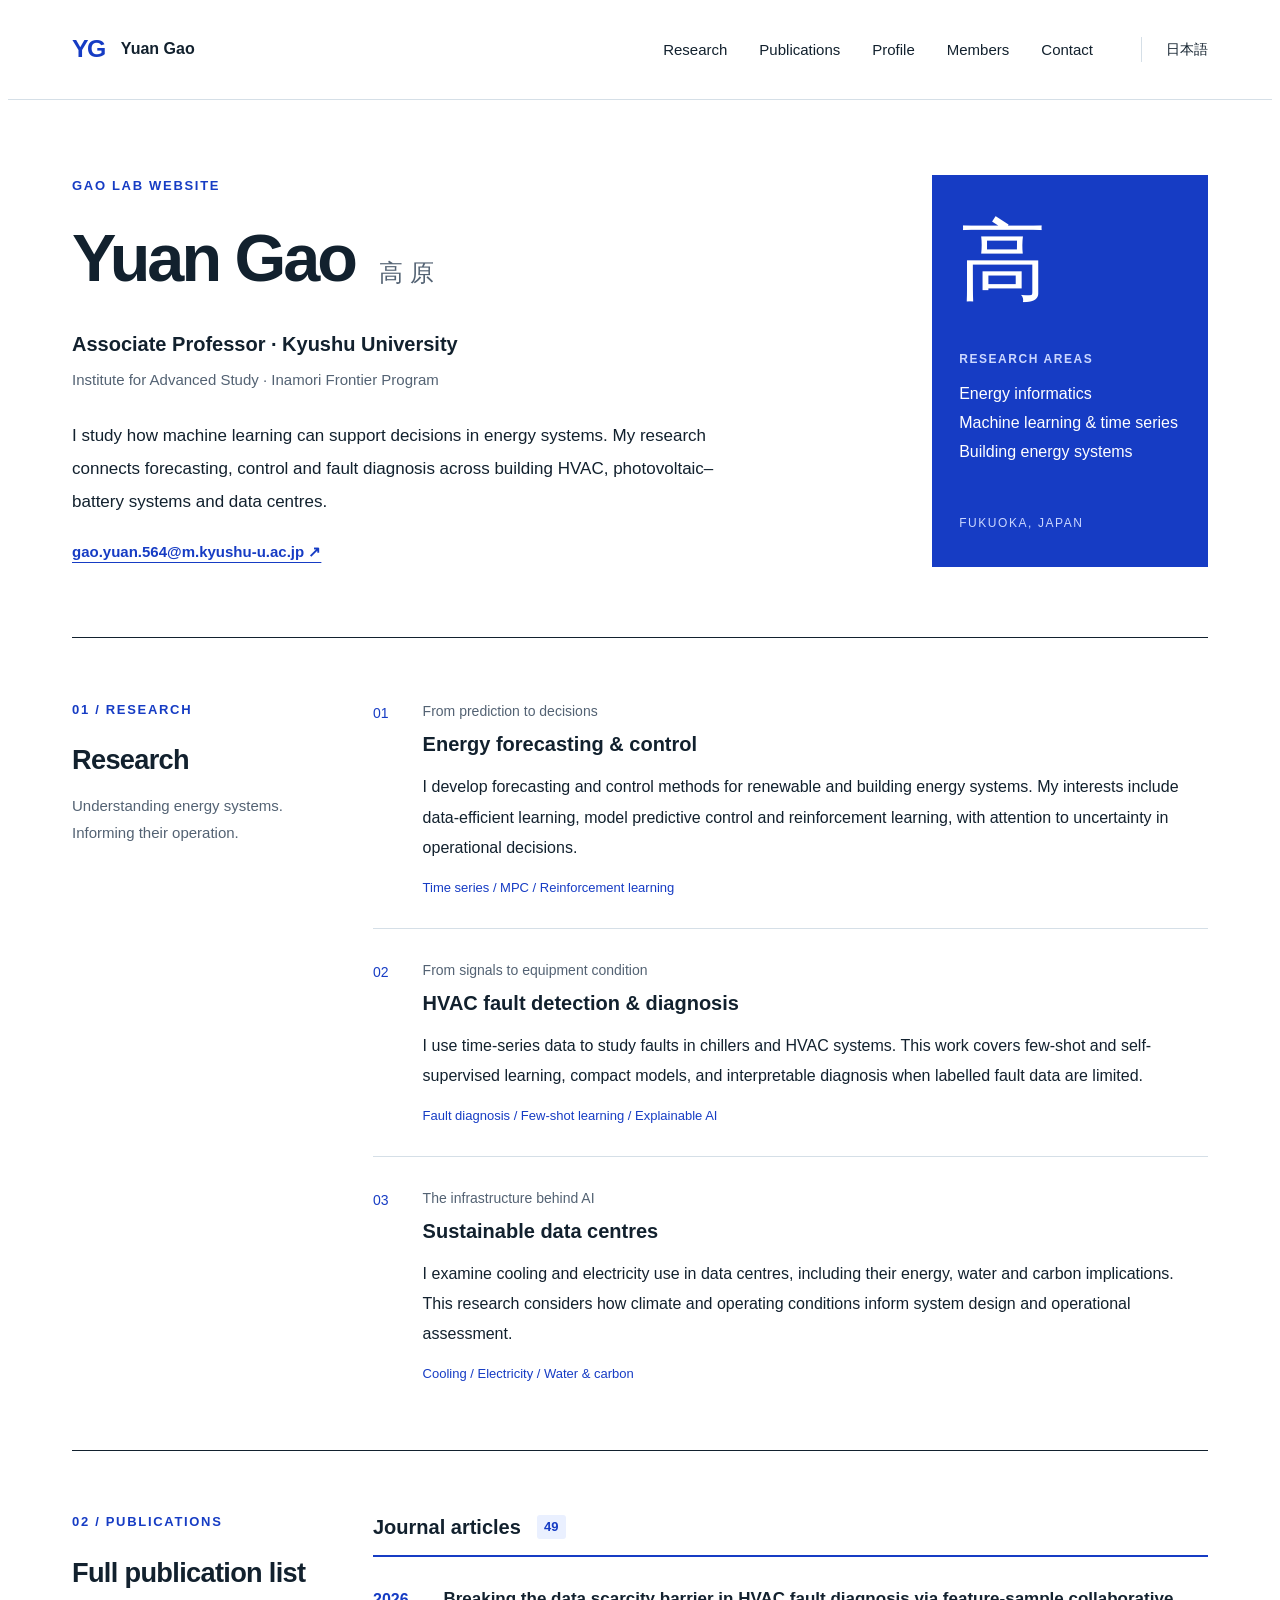
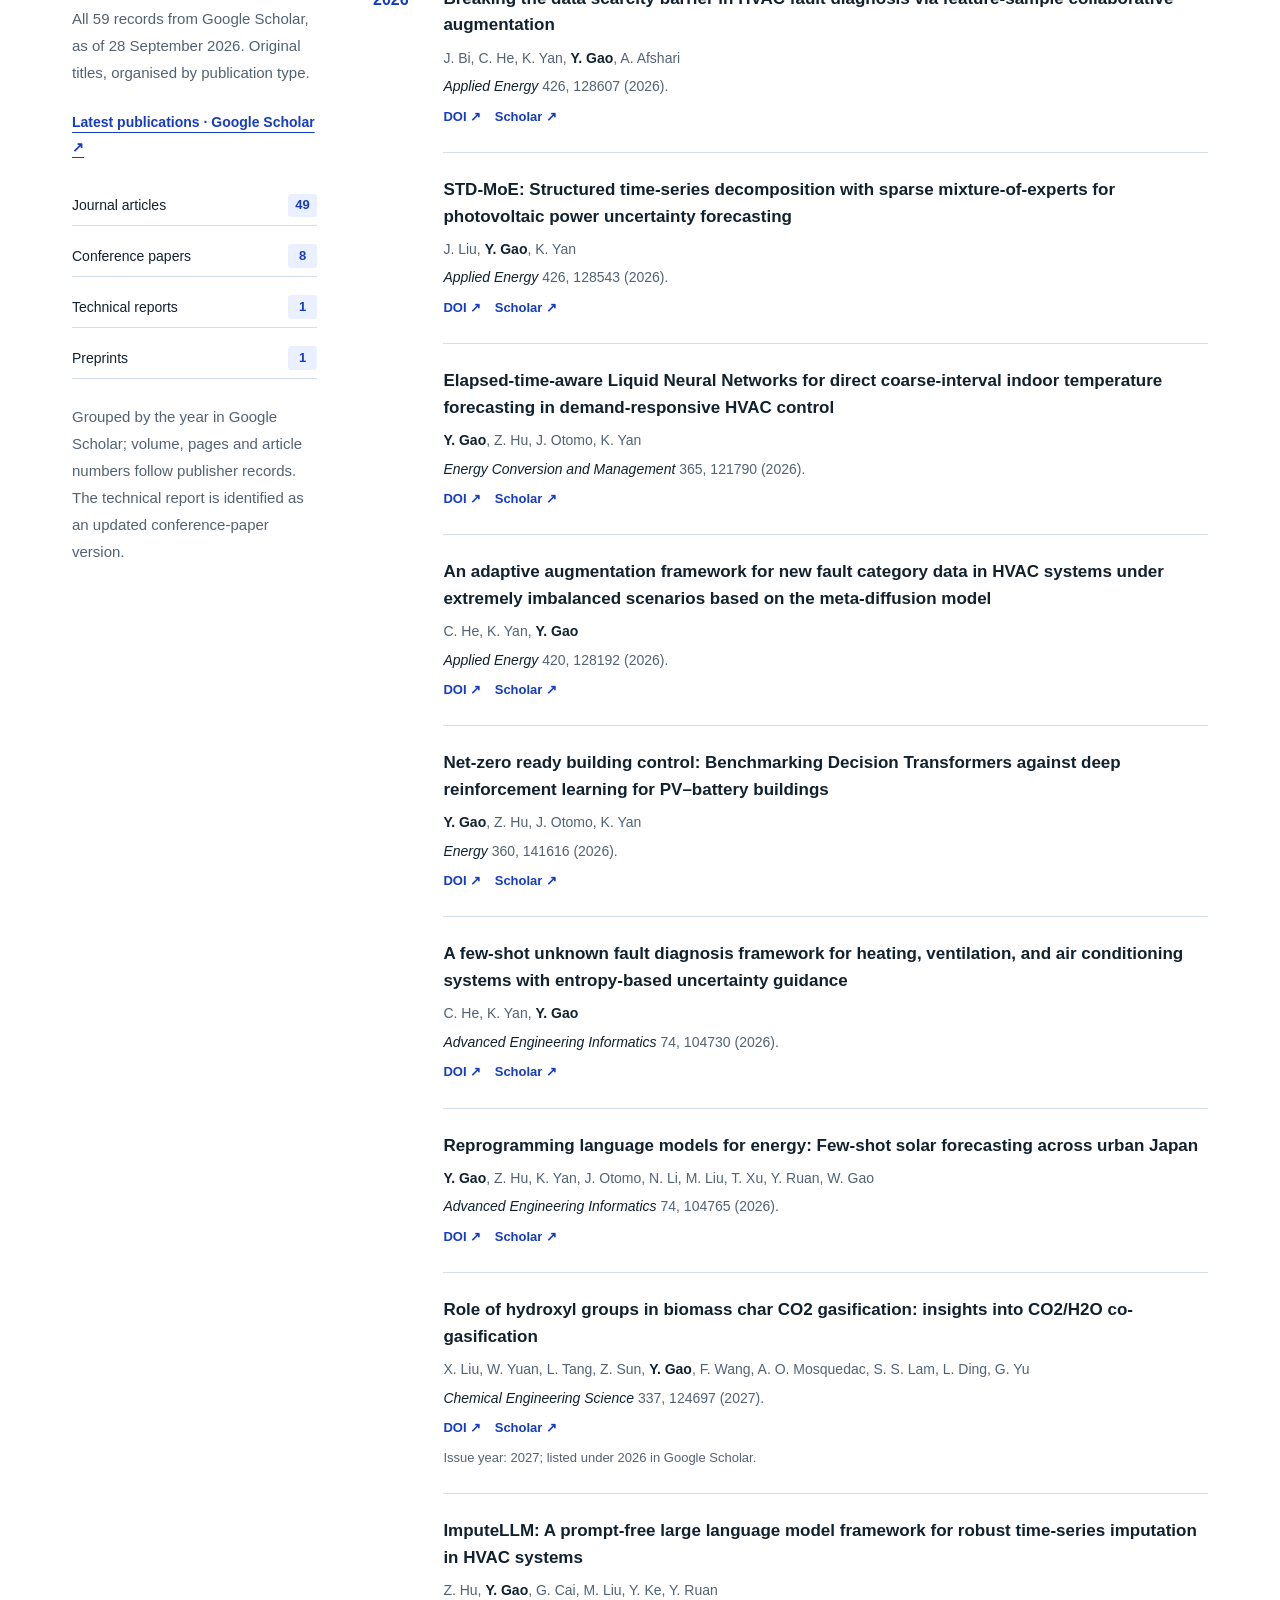
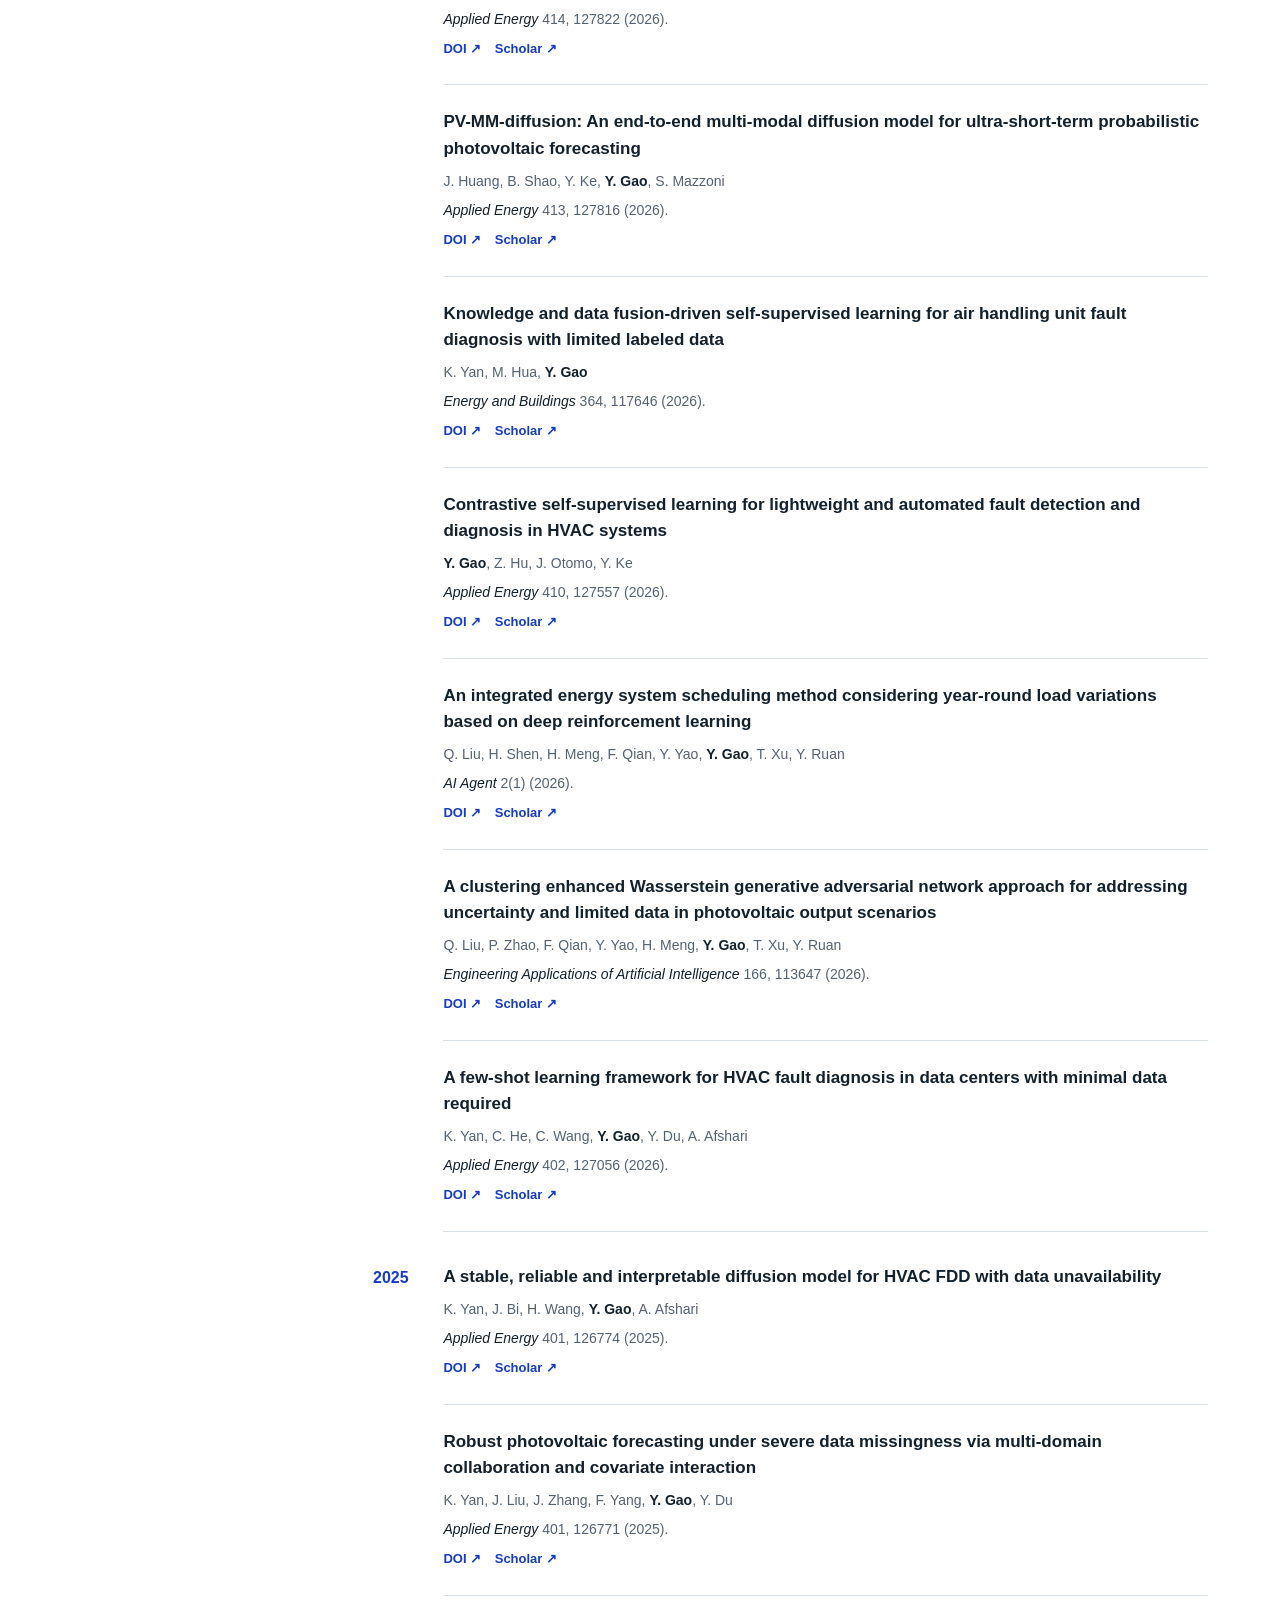
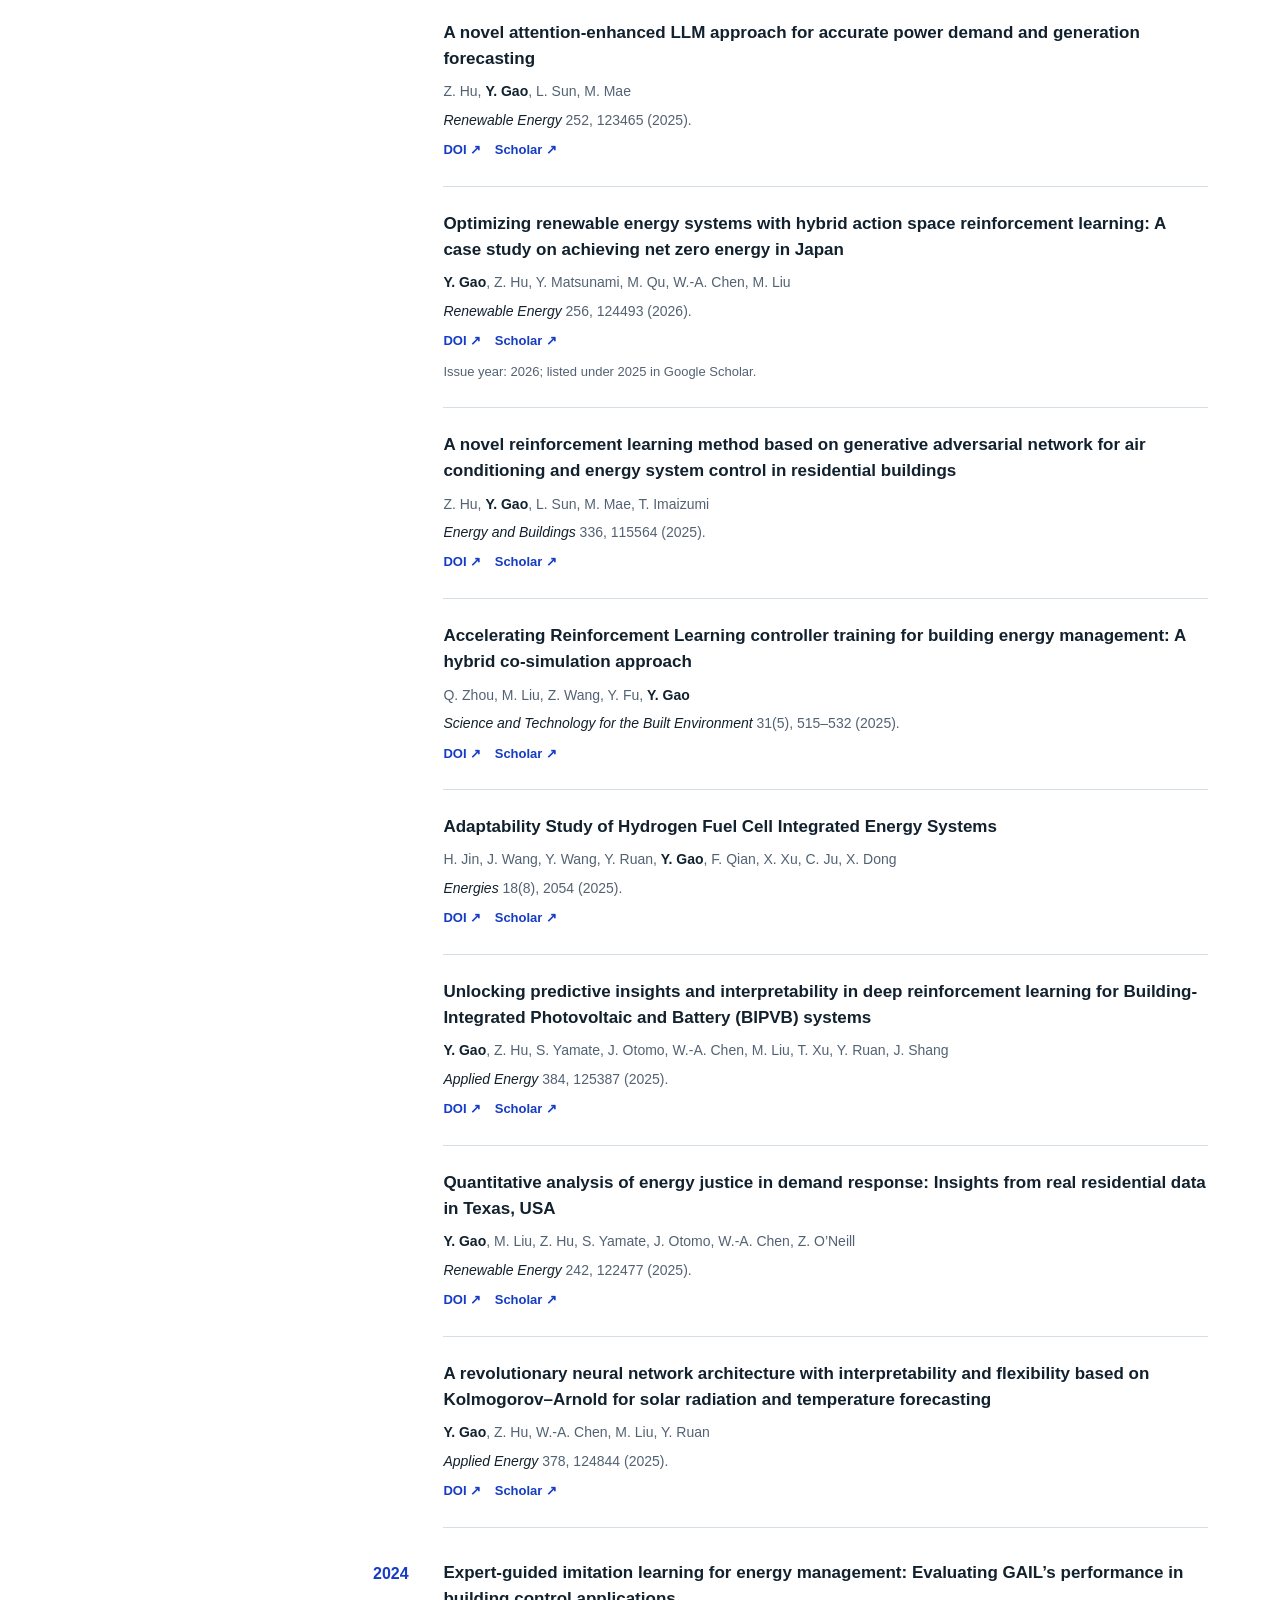
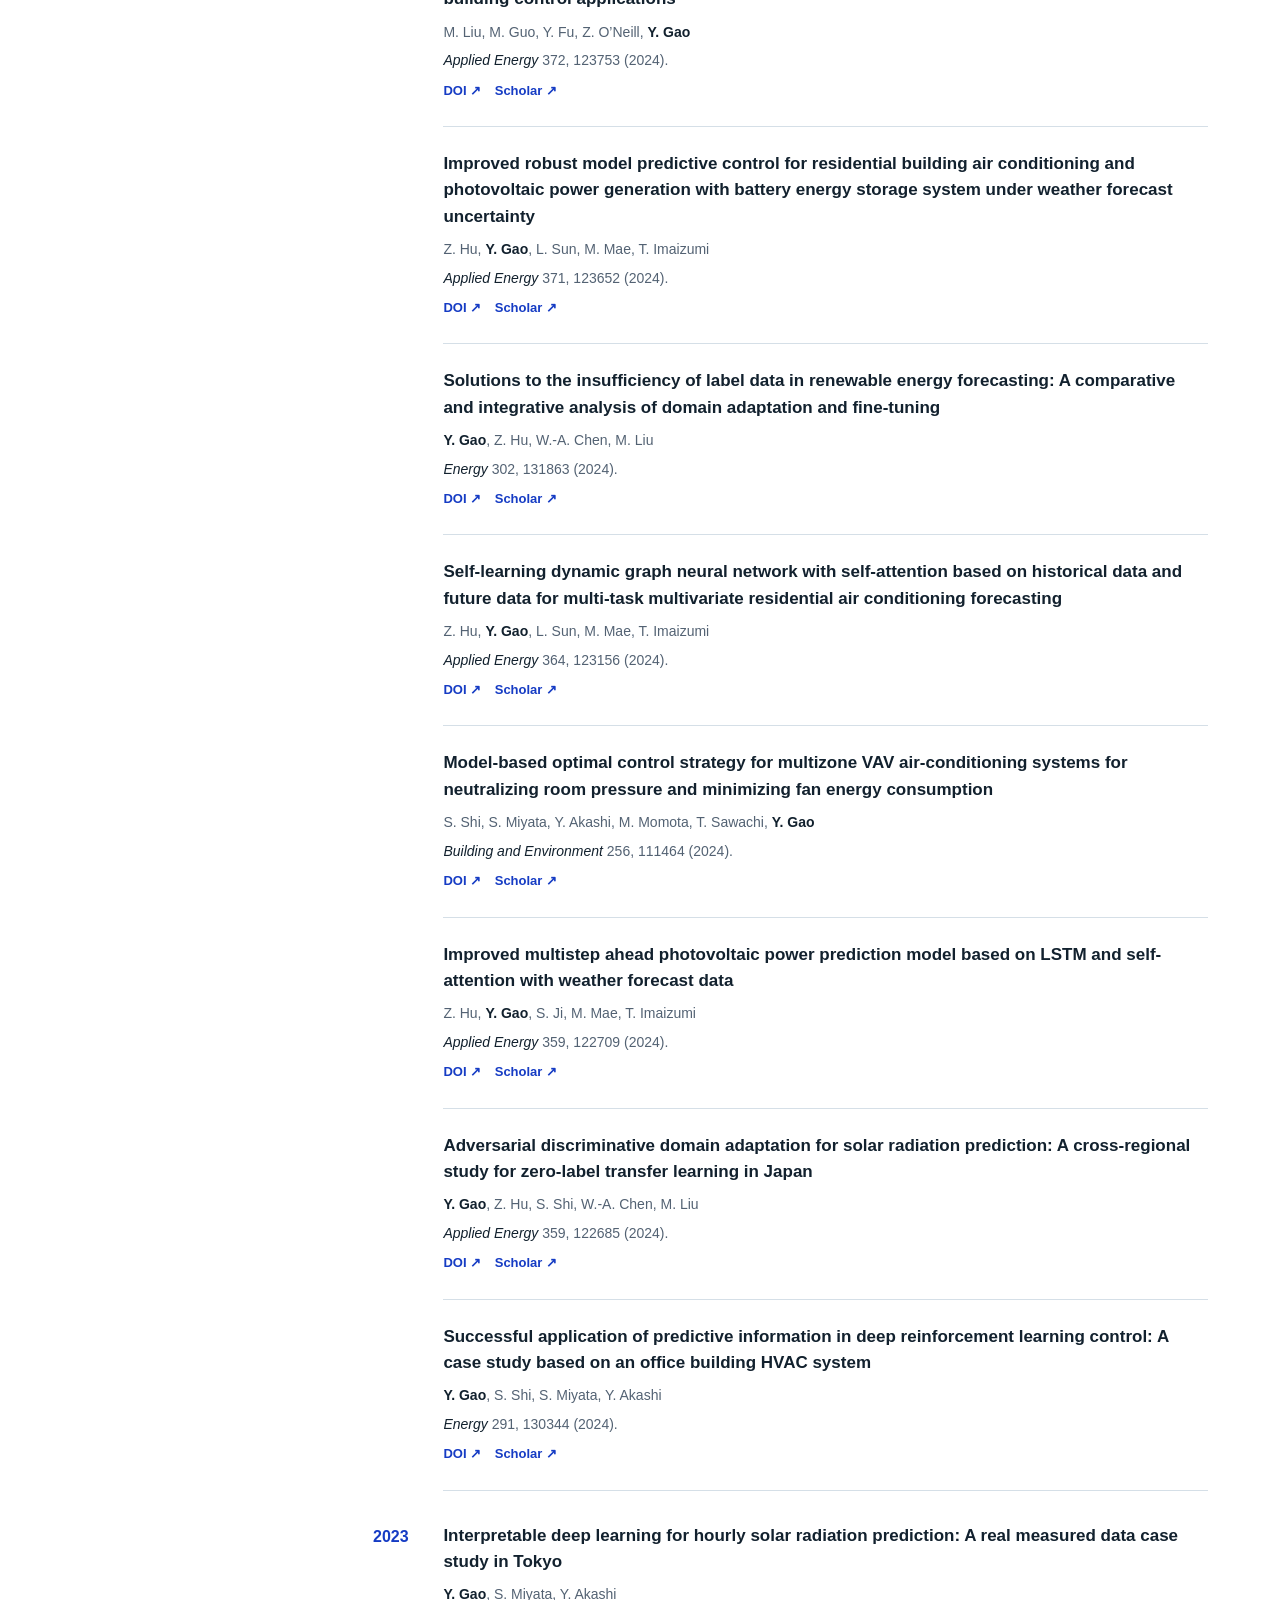
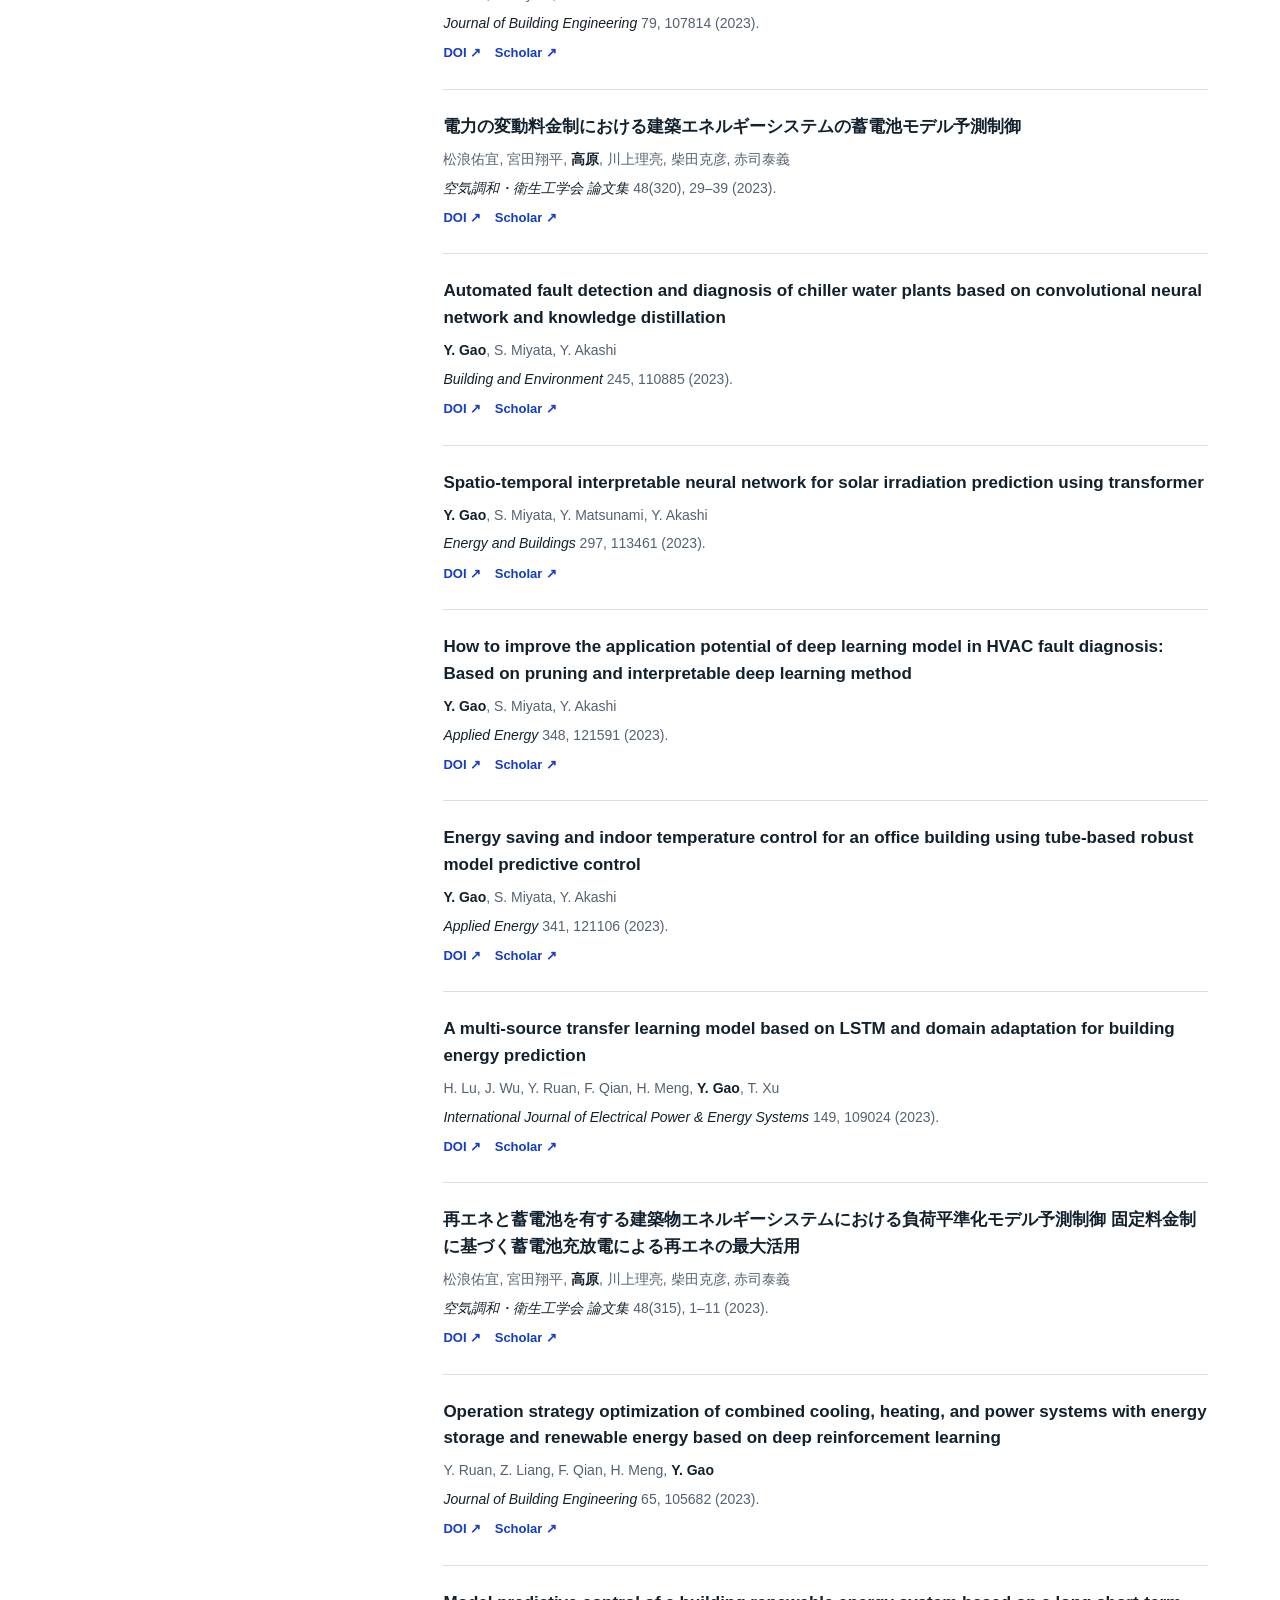
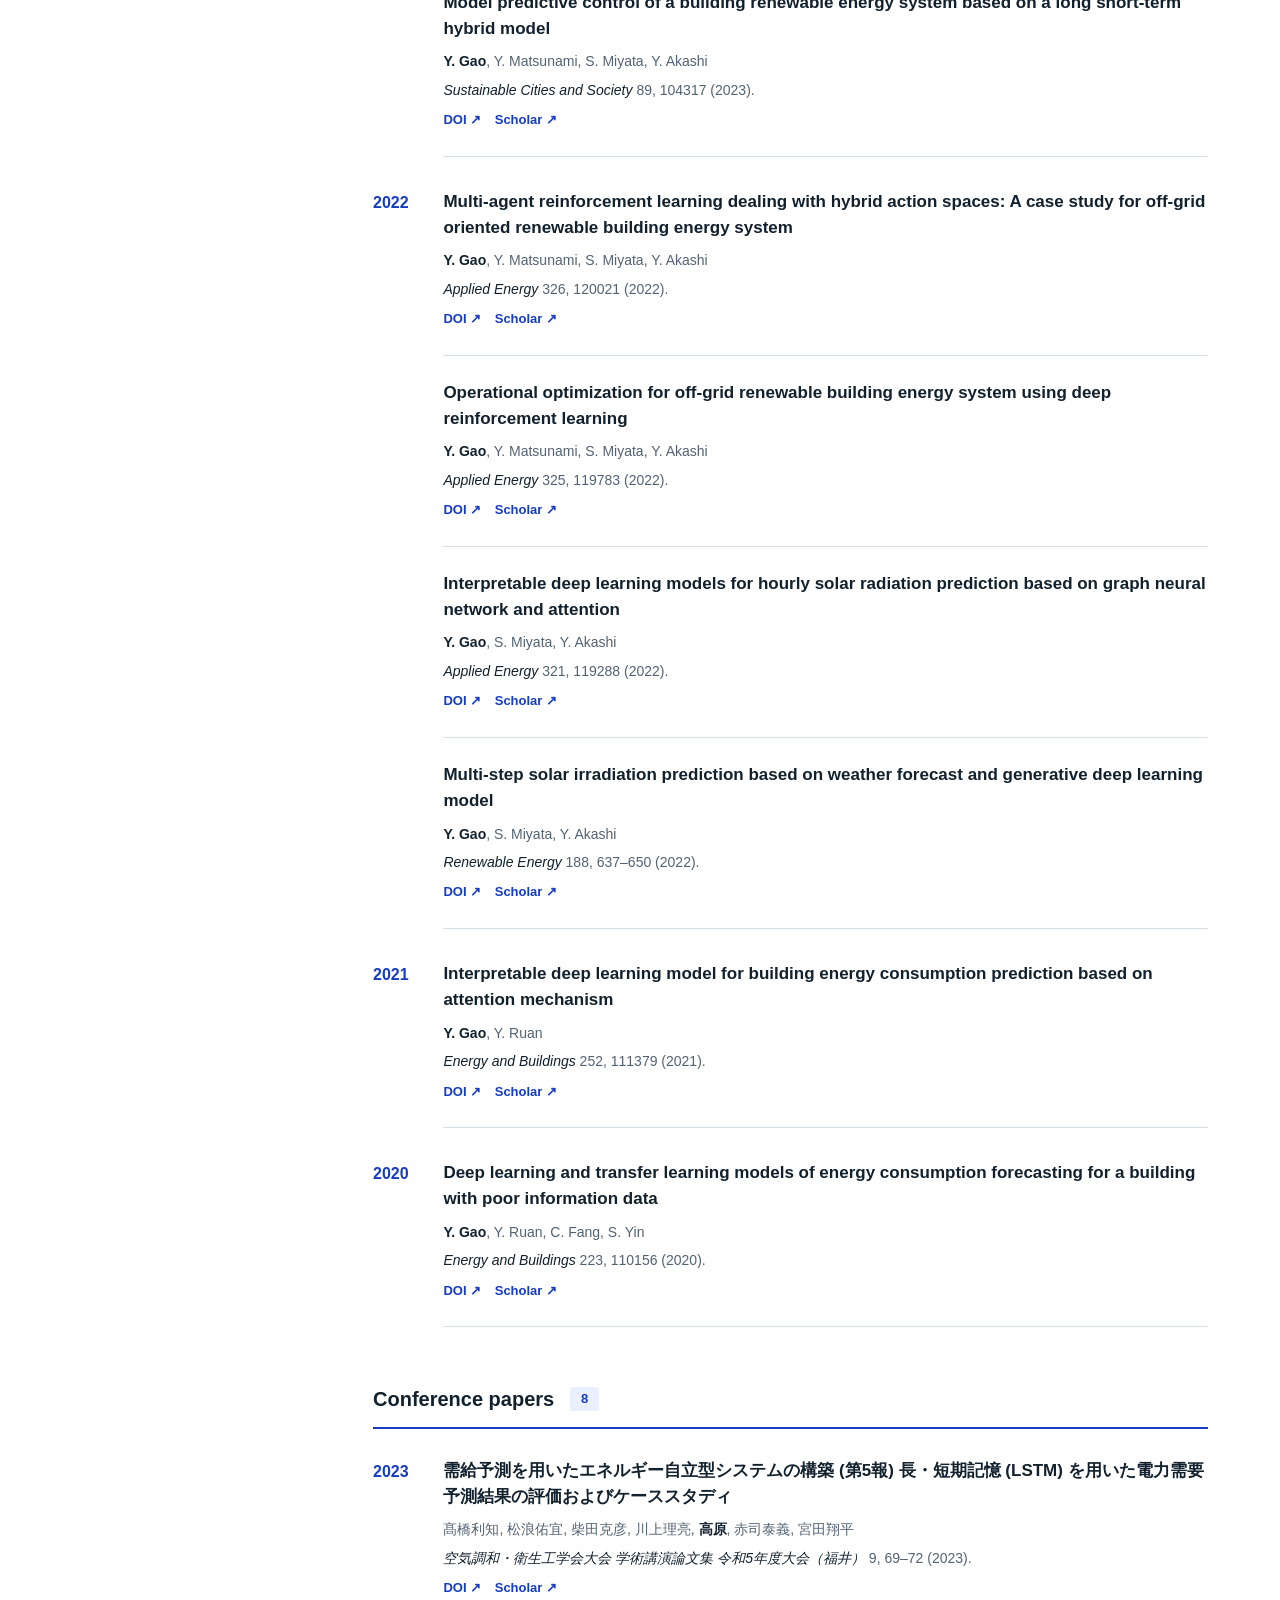
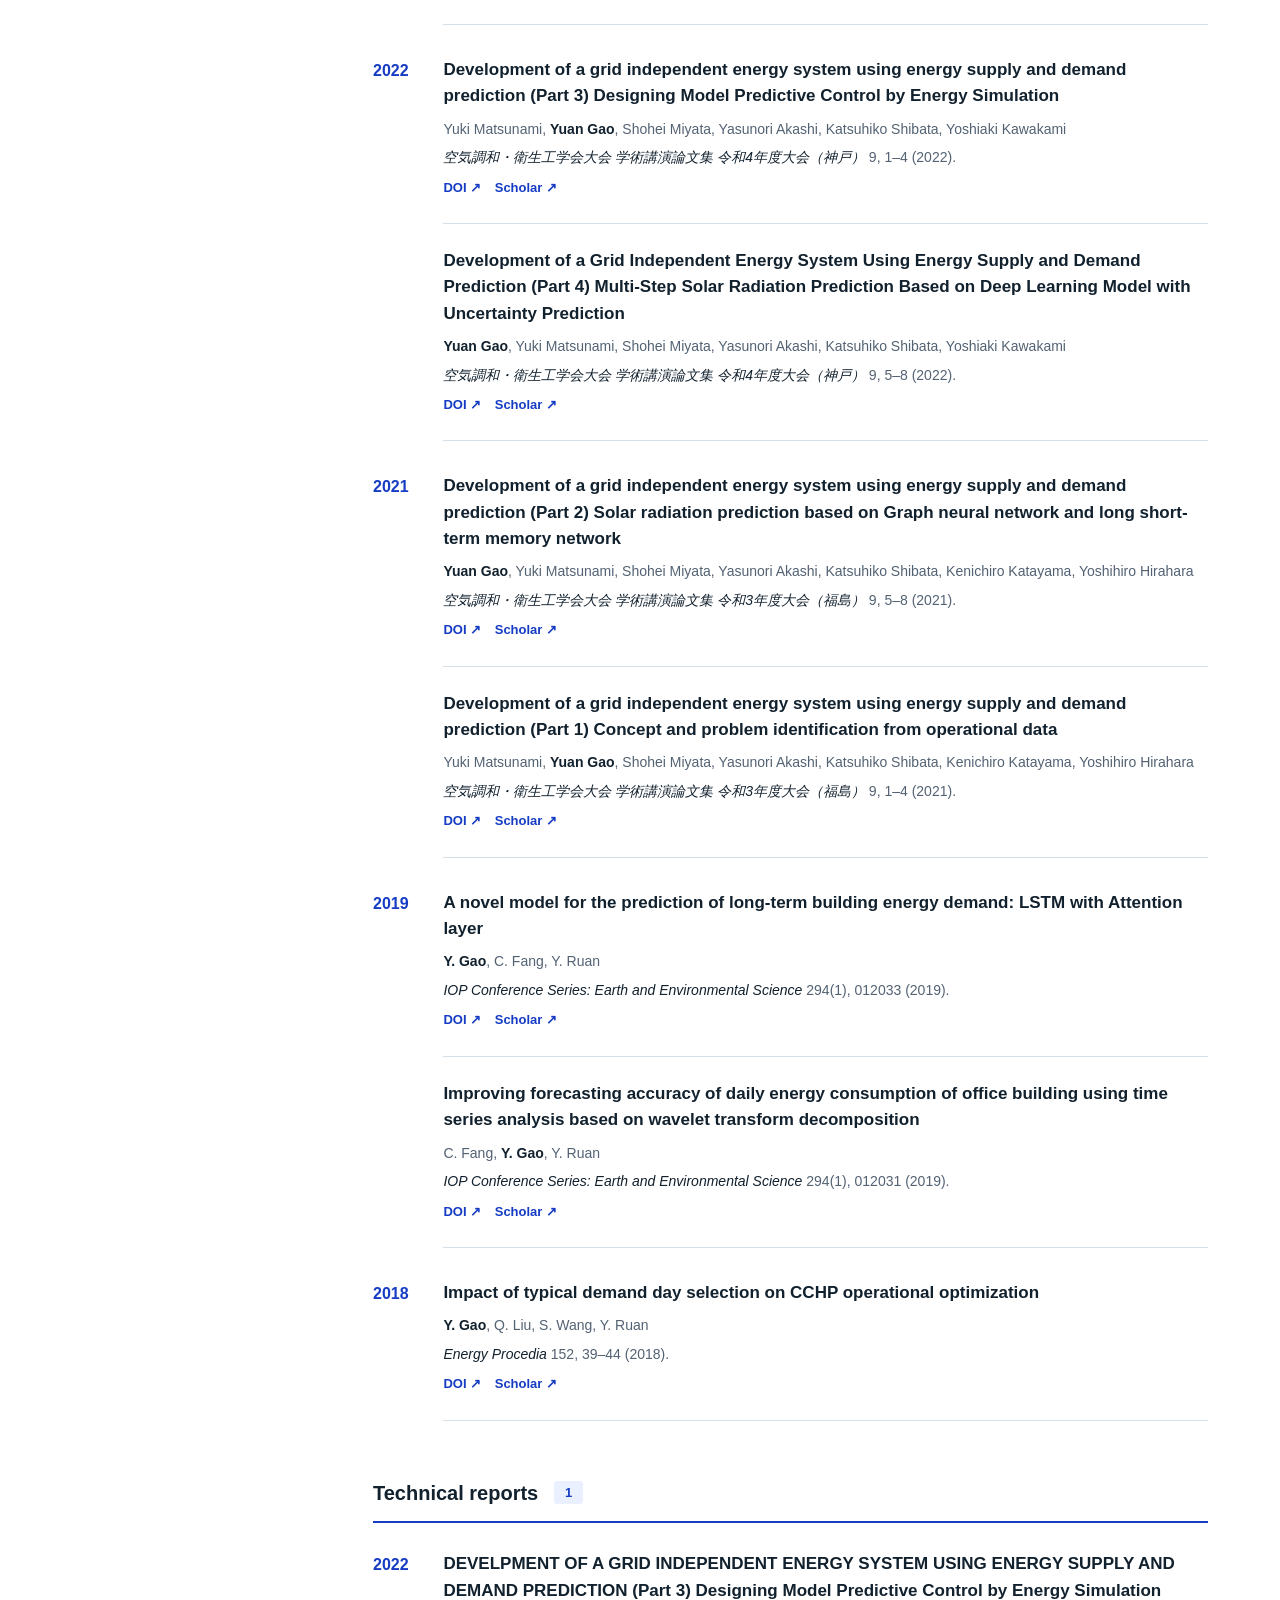
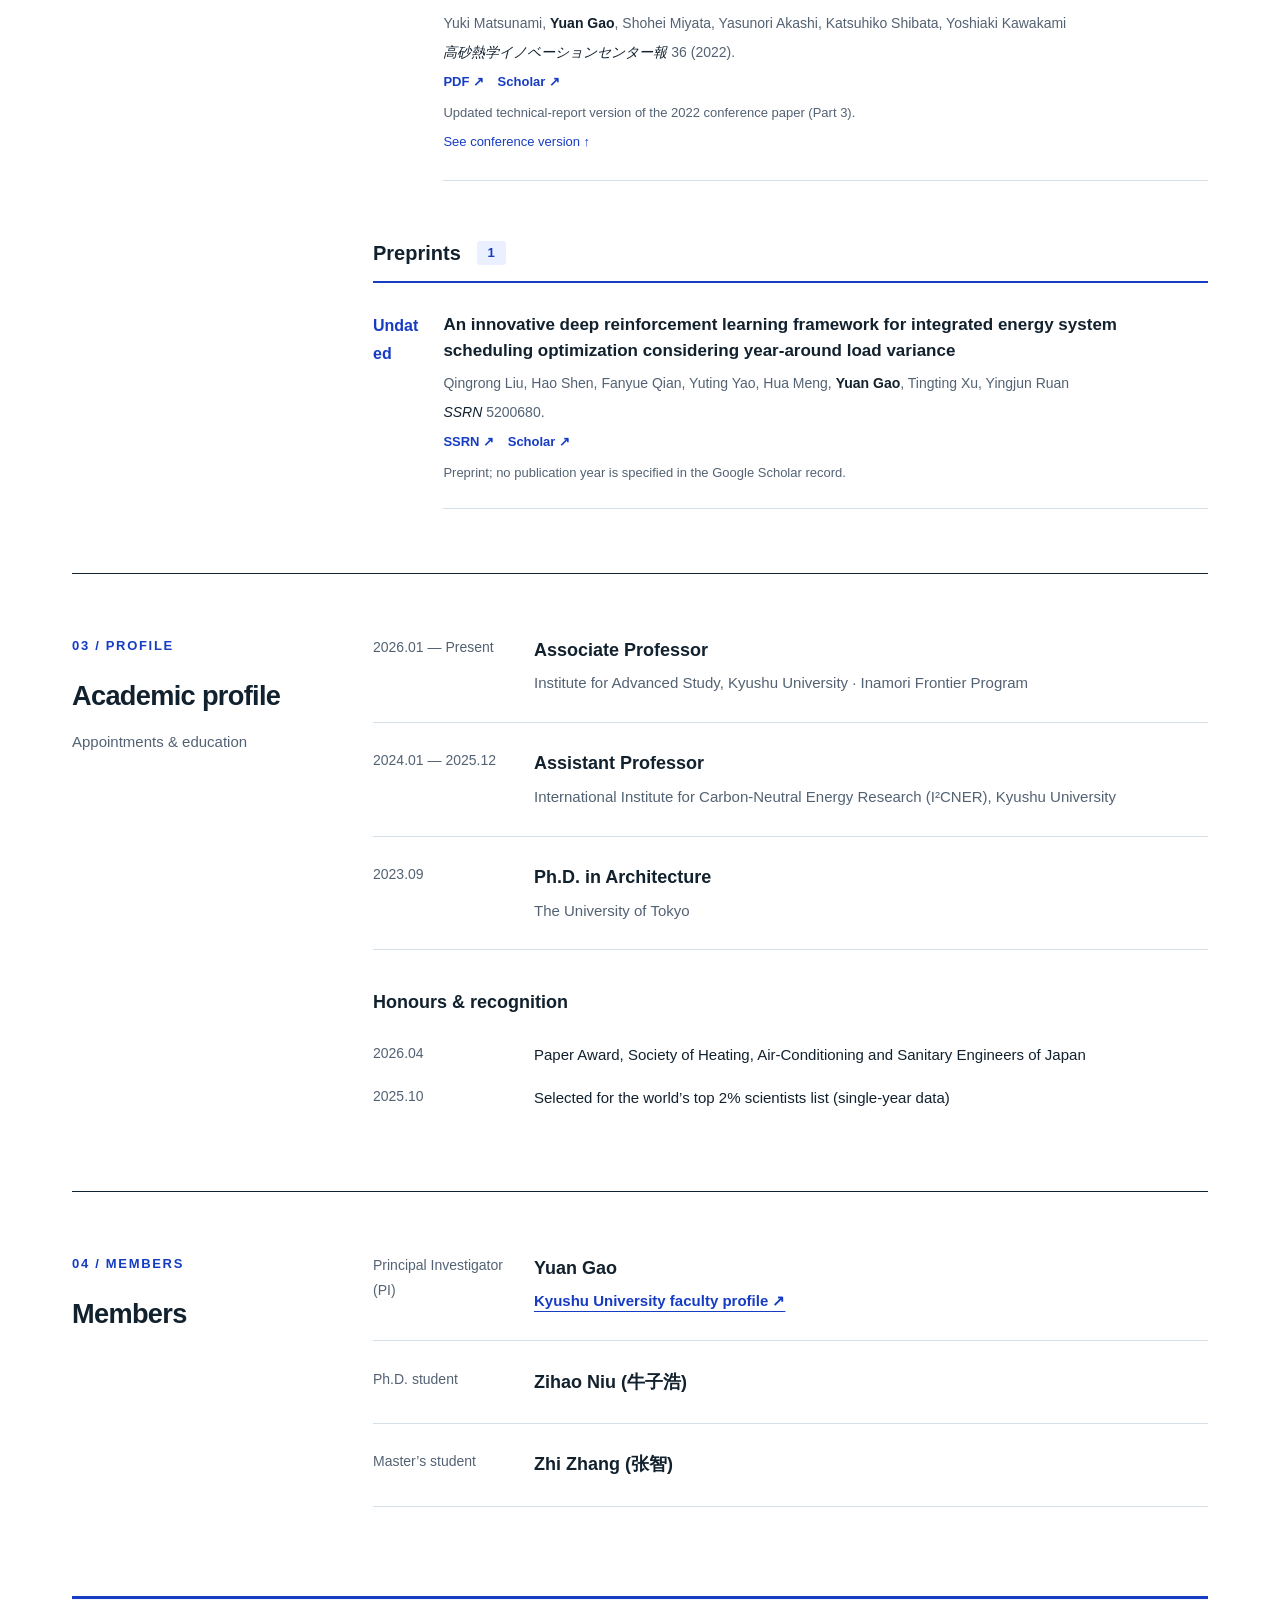
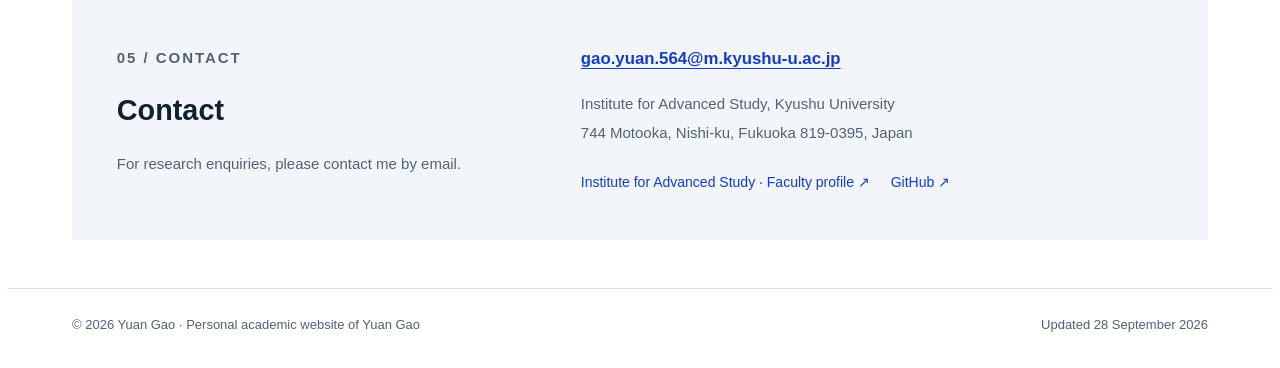
==== commit 4b0fffdd: "Rename homepage label to Gao Lab website" ====
--- a/en/index.html
+++ b/en/index.html
@@ -7,7 +7,7 @@
 <link rel="alternate" hreflang="ja" href="https://daxiang415.github.io/"><link rel="alternate" hreflang="en" href="https://daxiang415.github.io/en/">
 </head><body><a class="skip" href="#main">Skip to content</a>
 <header class="header"><a class="wordmark" href="../" aria-label="Yuan Gao home">YG<span>Yuan Gao</span></a><nav aria-label="Main navigation"><a href="#research">Research</a><a href="#publications">Publications</a><a href="#profile">Profile</a><a href="#members">Members</a><a href="#contact">Contact</a></nav><a class="language" href="../" lang="ja">日本語</a></header>
-<main id="main"><section class="hero" aria-labelledby="name"><div class="hero-main"><p class="eyebrow">PERSONAL ACADEMIC WEBSITE</p><h1 id="name">Yuan Gao<span>高 原</span></h1><p class="role">Associate Professor · Kyushu University</p><p class="program">Institute for Advanced Study · Inamori Frontier Program</p><p class="intro">I study how machine learning can support decisions in energy systems. My research connects forecasting, control and fault diagnosis across building HVAC, photovoltaic–battery systems and data centres.</p><a class="text-link" href="mailto:gao.yuan.564@m.kyushu-u.ac.jp">gao.yuan.564@m.kyushu-u.ac.jp ↗</a></div><aside class="hero-aside"><span class="monogram" aria-hidden="true">高</span><p class="eyebrow">RESEARCH AREAS</p><p class="field-list">Energy informatics<br>Machine learning & time series<br>Building energy systems</p><span class="place">FUKUOKA, JAPAN</span></aside></section>
+<main id="main"><section class="hero" aria-labelledby="name"><div class="hero-main"><p class="eyebrow">GAO LAB WEBSITE</p><h1 id="name">Yuan Gao<span>高 原</span></h1><p class="role">Associate Professor · Kyushu University</p><p class="program">Institute for Advanced Study · Inamori Frontier Program</p><p class="intro">I study how machine learning can support decisions in energy systems. My research connects forecasting, control and fault diagnosis across building HVAC, photovoltaic–battery systems and data centres.</p><a class="text-link" href="mailto:gao.yuan.564@m.kyushu-u.ac.jp">gao.yuan.564@m.kyushu-u.ac.jp ↗</a></div><aside class="hero-aside"><span class="monogram" aria-hidden="true">高</span><p class="eyebrow">RESEARCH AREAS</p><p class="field-list">Energy informatics<br>Machine learning & time series<br>Building energy systems</p><span class="place">FUKUOKA, JAPAN</span></aside></section>
 <section id="research" class="section"><div class="section-head"><p class="section-index">01 / RESEARCH</p><h2>Research</h2><p>Understanding energy systems. Informing their operation.</p></div><div class="research-list"><article class="research-item"><span class="number">01</span><div><p class="kicker">From prediction to decisions</p><h3>Energy forecasting & control</h3><p>I develop forecasting and control methods for renewable and building energy systems. My interests include data-efficient learning, model predictive control and reinforcement learning, with attention to uncertainty in operational decisions.</p><p class="tags">Time series / MPC / Reinforcement learning</p></div></article><article class="research-item"><span class="number">02</span><div><p class="kicker">From signals to equipment condition</p><h3>HVAC fault detection & diagnosis</h3><p>I use time-series data to study faults in chillers and HVAC systems. This work covers few-shot and self-supervised learning, compact models, and interpretable diagnosis when labelled fault data are limited.</p><p class="tags">Fault diagnosis / Few-shot learning / Explainable AI</p></div></article><article class="research-item"><span class="number">03</span><div><p class="kicker">The infrastructure behind AI</p><h3>Sustainable data centres</h3><p>I examine cooling and electricity use in data centres, including their energy, water and carbon implications. This research considers how climate and operating conditions inform system design and operational assessment.</p><p class="tags">Cooling / Electricity / Water & carbon</p></div></article></div></section>
 <section id="publications" class="section"><div class="section-head"><p class="section-index">02 / PUBLICATIONS</p><h2>Full publication list</h2><p>All 59 records from Google Scholar, as of 28 September 2026. Original titles, organised by publication type.</p><a class="text-link" href="https://scholar.google.com.hk/citations?user=7tbmZAIAAAAJ&amp;hl=en&amp;sortby=pubdate">Latest publications · Google Scholar ↗</a><nav class="pub-nav" aria-label="Publication types"><a href="#pub-journal">Journal articles<span>49</span></a><a href="#pub-conference">Conference papers<span>8</span></a><a href="#pub-report">Technical reports<span>1</span></a><a href="#pub-preprint">Preprints<span>1</span></a></nav><p class="pub-source-note">Grouped by the year in Google Scholar; volume, pages and article numbers follow publisher records. The technical report is identified as an updated conference-paper version.</p></div><div class="publications"><section class="pub-group" id="pub-journal" aria-labelledby="heading-journal"><h3 class="pub-group-title" id="heading-journal">Journal articles <span>49</span></h3><div class="pub-year"><p class="pub-year-label">2026</p><ol><li class="publication" id="paper-VL0QpB8kHFEC" data-type="journal"><h4 lang="en"><a href="https://doi.org/10.1016/j.apenergy.2026.128607">Breaking the data scarcity barrier in HVAC fault diagnosis via feature-sample collaborative augmentation</a></h4><p class="authors">J. Bi, C. He, K. Yan, <strong>Y. Gao</strong>, A. Afshari</p><p class="journal"><cite>Applied Energy</cite> 426, 128607 (2026).</p><p class="publication-links"><a class="doi" href="https://doi.org/10.1016/j.apenergy.2026.128607">DOI ↗</a> <a class="doi" href="https://scholar.google.com.hk/citations?view_op=view_citation&amp;hl=en&amp;user=7tbmZAIAAAAJ&amp;citation_for_view=7tbmZAIAAAAJ:VL0QpB8kHFEC">Scholar ↗</a></p></li><li class="publication" id="paper-ye4kPcJQO24C" data-type="journal"><h4 lang="en"><a href="https://doi.org/10.1016/j.apenergy.2026.128543">STD-MoE: Structured time-series decomposition with sparse mixture-of-experts for photovoltaic power uncertainty forecasting</a></h4><p class="authors">J. Liu, <strong>Y. Gao</strong>, K. Yan</p><p class="journal"><cite>Applied Energy</cite> 426, 128543 (2026).</p><p class="publication-links"><a class="doi" href="https://doi.org/10.1016/j.apenergy.2026.128543">DOI ↗</a> <a class="doi" href="https://scholar.google.com.hk/citations?view_op=view_citation&amp;hl=en&amp;user=7tbmZAIAAAAJ&amp;citation_for_view=7tbmZAIAAAAJ:ye4kPcJQO24C">Scholar ↗</a></p></li><li class="publication" id="paper-tkaPQYYpVKoC" data-type="journal"><h4 lang="en"><a href="https://doi.org/10.1016/j.enconman.2026.121790">Elapsed-time-aware Liquid Neural Networks for direct coarse-interval indoor temperature forecasting in demand-responsive HVAC control</a></h4><p class="authors"><strong>Y. Gao</strong>, Z. Hu, J. Otomo, K. Yan</p><p class="journal"><cite>Energy Conversion and Management</cite> 365, 121790 (2026).</p><p class="publication-links"><a class="doi" href="https://doi.org/10.1016/j.enconman.2026.121790">DOI ↗</a> <a class="doi" href="https://scholar.google.com.hk/citations?view_op=view_citation&amp;hl=en&amp;user=7tbmZAIAAAAJ&amp;citation_for_view=7tbmZAIAAAAJ:tkaPQYYpVKoC">Scholar ↗</a></p></li><li class="publication" id="paper-Y5dfb0dijaUC" data-type="journal"><h4 lang="en"><a href="https://doi.org/10.1016/j.apenergy.2026.128192">An adaptive augmentation framework for new fault category data in HVAC systems under extremely imbalanced scenarios based on the meta-diffusion model</a></h4><p class="authors">C. He, K. Yan, <strong>Y. Gao</strong></p><p class="journal"><cite>Applied Energy</cite> 420, 128192 (2026).</p><p class="publication-links"><a class="doi" href="https://doi.org/10.1016/j.apenergy.2026.128192">DOI ↗</a> <a class="doi" href="https://scholar.google.com.hk/citations?view_op=view_citation&amp;hl=en&amp;user=7tbmZAIAAAAJ&amp;citation_for_view=7tbmZAIAAAAJ:Y5dfb0dijaUC">Scholar ↗</a></p></li><li class="publication" id="paper-_B80troHkn4C" data-type="journal"><h4 lang="en"><a href="https://doi.org/10.1016/j.energy.2026.141616">Net-zero ready building control: Benchmarking Decision Transformers against deep reinforcement learning for PV–battery buildings</a></h4><p class="authors"><strong>Y. Gao</strong>, Z. Hu, J. Otomo, K. Yan</p><p class="journal"><cite>Energy</cite> 360, 141616 (2026).</p><p class="publication-links"><a class="doi" href="https://doi.org/10.1016/j.energy.2026.141616">DOI ↗</a> <a class="doi" href="https://scholar.google.com.hk/citations?view_op=view_citation&amp;hl=en&amp;user=7tbmZAIAAAAJ&amp;citation_for_view=7tbmZAIAAAAJ:_B80troHkn4C">Scholar ↗</a></p></li><li class="publication" id="paper-AXPGKjj_ei8C" data-type="journal"><h4 lang="en"><a href="https://doi.org/10.1016/j.aei.2026.104730">A few-shot unknown fault diagnosis framework for heating, ventilation, and air conditioning systems with entropy-based uncertainty guidance</a></h4><p class="authors">C. He, K. Yan, <strong>Y. Gao</strong></p><p class="journal"><cite>Advanced Engineering Informatics</cite> 74, 104730 (2026).</p><p class="publication-links"><a class="doi" href="https://doi.org/10.1016/j.aei.2026.104730">DOI ↗</a> <a class="doi" href="https://scholar.google.com.hk/citations?view_op=view_citation&amp;hl=en&amp;user=7tbmZAIAAAAJ&amp;citation_for_view=7tbmZAIAAAAJ:AXPGKjj_ei8C">Scholar ↗</a></p></li><li class="publication" id="paper-Mojj43d5GZwC" data-type="journal"><h4 lang="en"><a href="https://doi.org/10.1016/j.aei.2026.104765">Reprogramming language models for energy: Few-shot solar forecasting across urban Japan</a></h4><p class="authors"><strong>Y. Gao</strong>, Z. Hu, K. Yan, J. Otomo, N. Li, M. Liu, T. Xu, Y. Ruan, W. Gao</p><p class="journal"><cite>Advanced Engineering Informatics</cite> 74, 104765 (2026).</p><p class="publication-links"><a class="doi" href="https://doi.org/10.1016/j.aei.2026.104765">DOI ↗</a> <a class="doi" href="https://scholar.google.com.hk/citations?view_op=view_citation&amp;hl=en&amp;user=7tbmZAIAAAAJ&amp;citation_for_view=7tbmZAIAAAAJ:Mojj43d5GZwC">Scholar ↗</a></p></li><li class="publication" id="paper-SdhP9T11ey4C" data-type="journal"><h4 lang="en"><a href="https://doi.org/10.1016/j.ces.2026.124697">Role of hydroxyl groups in biomass char CO2 gasification: insights into CO2/H2O co-gasification</a></h4><p class="authors">X. Liu, W. Yuan, L. Tang, Z. Sun, <strong>Y. Gao</strong>, F. Wang, A. O. Mosquedac, S. S. Lam, L. Ding, G. Yu</p><p class="journal"><cite>Chemical Engineering Science</cite> 337, 124697 (2027).</p><p class="publication-links"><a class="doi" href="https://doi.org/10.1016/j.ces.2026.124697">DOI ↗</a> <a class="doi" href="https://scholar.google.com.hk/citations?view_op=view_citation&amp;hl=en&amp;user=7tbmZAIAAAAJ&amp;citation_for_view=7tbmZAIAAAAJ:SdhP9T11ey4C">Scholar ↗</a></p><p class="publication-note">Issue year: 2027; listed under 2026 in Google Scholar.</p></li><li class="publication" id="paper-XiVPGOgt02cC" data-type="journal"><h4 lang="en"><a href="https://doi.org/10.1016/j.apenergy.2026.127822">ImputeLLM: A prompt-free large language model framework for robust time-series imputation in HVAC systems</a></h4><p class="authors">Z. Hu, <strong>Y. Gao</strong>, G. Cai, M. Liu, Y. Ke, Y. Ruan</p><p class="journal"><cite>Applied Energy</cite> 414, 127822 (2026).</p><p class="publication-links"><a class="doi" href="https://doi.org/10.1016/j.apenergy.2026.127822">DOI ↗</a> <a class="doi" href="https://scholar.google.com.hk/citations?view_op=view_citation&amp;hl=en&amp;user=7tbmZAIAAAAJ&amp;citation_for_view=7tbmZAIAAAAJ:XiVPGOgt02cC">Scholar ↗</a></p></li><li class="publication" id="paper-bnK-pcrLprsC" data-type="journal"><h4 lang="en"><a href="https://doi.org/10.1016/j.apenergy.2026.127816">PV-MM-diffusion: An end-to-end multi-modal diffusion model for ultra-short-term probabilistic photovoltaic forecasting</a></h4><p class="authors">J. Huang, B. Shao, Y. Ke, <strong>Y. Gao</strong>, S. Mazzoni</p><p class="journal"><cite>Applied Energy</cite> 413, 127816 (2026).</p><p class="publication-links"><a class="doi" href="https://doi.org/10.1016/j.apenergy.2026.127816">DOI ↗</a> <a class="doi" href="https://scholar.google.com.hk/citations?view_op=view_citation&amp;hl=en&amp;user=7tbmZAIAAAAJ&amp;citation_for_view=7tbmZAIAAAAJ:bnK-pcrLprsC">Scholar ↗</a></p></li><li class="publication" id="paper-eMMeJKvmdy0C" data-type="journal"><h4 lang="en"><a href="https://doi.org/10.1016/j.enbuild.2026.117646">Knowledge and data fusion-driven self-supervised learning for air handling unit fault diagnosis with limited labeled data</a></h4><p class="authors">K. Yan, M. Hua, <strong>Y. Gao</strong></p><p class="journal"><cite>Energy and Buildings</cite> 364, 117646 (2026).</p><p class="publication-links"><a class="doi" href="https://doi.org/10.1016/j.enbuild.2026.117646">DOI ↗</a> <a class="doi" href="https://scholar.google.com.hk/citations?view_op=view_citation&amp;hl=en&amp;user=7tbmZAIAAAAJ&amp;citation_for_view=7tbmZAIAAAAJ:eMMeJKvmdy0C">Scholar ↗</a></p></li><li class="publication" id="paper-geHnlv5EZngC" data-type="journal"><h4 lang="en"><a href="https://doi.org/10.1016/j.apenergy.2026.127557">Contrastive self-supervised learning for lightweight and automated fault detection and diagnosis in HVAC systems</a></h4><p class="authors"><strong>Y. Gao</strong>, Z. Hu, J. Otomo, Y. Ke</p><p class="journal"><cite>Applied Energy</cite> 410, 127557 (2026).</p><p class="publication-links"><a class="doi" href="https://doi.org/10.1016/j.apenergy.2026.127557">DOI ↗</a> <a class="doi" href="https://scholar.google.com.hk/citations?view_op=view_citation&amp;hl=en&amp;user=7tbmZAIAAAAJ&amp;citation_for_view=7tbmZAIAAAAJ:geHnlv5EZngC">Scholar ↗</a></p></li><li class="publication" id="paper-olpn-zPbct0C" data-type="journal"><h4 lang="en"><a href="https://doi.org/10.20517/aiagent.2025.12">An integrated energy system scheduling method considering year-round load variations based on deep reinforcement learning</a></h4><p class="authors">Q. Liu, H. Shen, H. Meng, F. Qian, Y. Yao, <strong>Y. Gao</strong>, T. Xu, Y. Ruan</p><p class="journal"><cite>AI Agent</cite> 2(1) (2026).</p><p class="publication-links"><a class="doi" href="https://doi.org/10.20517/aiagent.2025.12">DOI ↗</a> <a class="doi" href="https://scholar.google.com.hk/citations?view_op=view_citation&amp;hl=en&amp;user=7tbmZAIAAAAJ&amp;citation_for_view=7tbmZAIAAAAJ:olpn-zPbct0C">Scholar ↗</a></p></li><li class="publication" id="paper-l7t_Zn2s7bgC" data-type="journal"><h4 lang="en"><a href="https://doi.org/10.1016/j.engappai.2025.113647">A clustering enhanced Wasserstein generative adversarial network approach for addressing uncertainty and limited data in photovoltaic output scenarios</a></h4><p class="authors">Q. Liu, P. Zhao, F. Qian, Y. Yao, H. Meng, <strong>Y. Gao</strong>, T. Xu, Y. Ruan</p><p class="journal"><cite>Engineering Applications of Artificial Intelligence</cite> 166, 113647 (2026).</p><p class="publication-links"><a class="doi" href="https://doi.org/10.1016/j.engappai.2025.113647">DOI ↗</a> <a class="doi" href="https://scholar.google.com.hk/citations?view_op=view_citation&amp;hl=en&amp;user=7tbmZAIAAAAJ&amp;citation_for_view=7tbmZAIAAAAJ:l7t_Zn2s7bgC">Scholar ↗</a></p></li><li class="publication" id="paper-u9iWguZQMMsC" data-type="journal"><h4 lang="en"><a href="https://doi.org/10.1016/j.apenergy.2025.127056">A few-shot learning framework for HVAC fault diagnosis in data centers with minimal data required</a></h4><p class="authors">K. Yan, C. He, C. Wang, <strong>Y. Gao</strong>, Y. Du, A. Afshari</p><p class="journal"><cite>Applied Energy</cite> 402, 127056 (2026).</p><p class="publication-links"><a class="doi" href="https://doi.org/10.1016/j.apenergy.2025.127056">DOI ↗</a> <a class="doi" href="https://scholar.google.com.hk/citations?view_op=view_citation&amp;hl=en&amp;user=7tbmZAIAAAAJ&amp;citation_for_view=7tbmZAIAAAAJ:u9iWguZQMMsC">Scholar ↗</a></p></li></ol></div><div class="pub-year"><p class="pub-year-label">2025</p><ol><li class="publication" id="paper-OU6Ihb5iCvQC" data-type="journal"><h4 lang="en"><a href="https://doi.org/10.1016/j.apenergy.2025.126774">A stable, reliable and interpretable diffusion model for HVAC FDD with data unavailability</a></h4><p class="authors">K. Yan, J. Bi, H. Wang, <strong>Y. Gao</strong>, A. Afshari</p><p class="journal"><cite>Applied Energy</cite> 401, 126774 (2025).</p><p class="publication-links"><a class="doi" href="https://doi.org/10.1016/j.apenergy.2025.126774">DOI ↗</a> <a class="doi" href="https://scholar.google.com.hk/citations?view_op=view_citation&amp;hl=en&amp;user=7tbmZAIAAAAJ&amp;citation_for_view=7tbmZAIAAAAJ:OU6Ihb5iCvQC">Scholar ↗</a></p></li><li class="publication" id="paper-uWQEDVKXjbEC" data-type="journal"><h4 lang="en"><a href="https://doi.org/10.1016/j.apenergy.2025.126771">Robust photovoltaic forecasting under severe data missingness via multi-domain collaboration and covariate interaction</a></h4><p class="authors">K. Yan, J. Liu, J. Zhang, F. Yang, <strong>Y. Gao</strong>, Y. Du</p><p class="journal"><cite>Applied Energy</cite> 401, 126771 (2025).</p><p class="publication-links"><a class="doi" href="https://doi.org/10.1016/j.apenergy.2025.126771">DOI ↗</a> <a class="doi" href="https://scholar.google.com.hk/citations?view_op=view_citation&amp;hl=en&amp;user=7tbmZAIAAAAJ&amp;citation_for_view=7tbmZAIAAAAJ:uWQEDVKXjbEC">Scholar ↗</a></p></li><li class="publication" id="paper-P5F9QuxV20EC" data-type="journal"><h4 lang="en"><a href="https://doi.org/10.1016/j.renene.2025.123465">A novel attention-enhanced LLM approach for accurate power demand and generation forecasting</a></h4><p class="authors">Z. Hu, <strong>Y. Gao</strong>, L. Sun, M. Mae</p><p class="journal"><cite>Renewable Energy</cite> 252, 123465 (2025).</p><p class="publication-links"><a class="doi" href="https://doi.org/10.1016/j.renene.2025.123465">DOI ↗</a> <a class="doi" href="https://scholar.google.com.hk/citations?view_op=view_citation&amp;hl=en&amp;user=7tbmZAIAAAAJ&amp;citation_for_view=7tbmZAIAAAAJ:P5F9QuxV20EC">Scholar ↗</a></p></li><li class="publication" id="paper-p2g8aNsByqUC" data-type="journal"><h4 lang="en"><a href="https://doi.org/10.1016/j.renene.2025.124493">Optimizing renewable energy systems with hybrid action space reinforcement learning: A case study on achieving net zero energy in Japan</a></h4><p class="authors"><strong>Y. Gao</strong>, Z. Hu, Y. Matsunami, M. Qu, W.-A. Chen, M. Liu</p><p class="journal"><cite>Renewable Energy</cite> 256, 124493 (2026).</p><p class="publication-links"><a class="doi" href="https://doi.org/10.1016/j.renene.2025.124493">DOI ↗</a> <a class="doi" href="https://scholar.google.com.hk/citations?view_op=view_citation&amp;hl=en&amp;user=7tbmZAIAAAAJ&amp;citation_for_view=7tbmZAIAAAAJ:p2g8aNsByqUC">Scholar ↗</a></p><p class="publication-note">Issue year: 2026; listed under 2025 in Google Scholar.</p></li><li class="publication" id="paper-bFI3QPDXJZMC" data-type="journal"><h4 lang="en"><a href="https://doi.org/10.1016/j.enbuild.2025.115564">A novel reinforcement learning method based on generative adversarial network for air conditioning and energy system control in residential buildings</a></h4><p class="authors">Z. Hu, <strong>Y. Gao</strong>, L. Sun, M. Mae, T. Imaizumi</p><p class="journal"><cite>Energy and Buildings</cite> 336, 115564 (2025).</p><p class="publication-links"><a class="doi" href="https://doi.org/10.1016/j.enbuild.2025.115564">DOI ↗</a> <a class="doi" href="https://scholar.google.com.hk/citations?view_op=view_citation&amp;hl=en&amp;user=7tbmZAIAAAAJ&amp;citation_for_view=7tbmZAIAAAAJ:bFI3QPDXJZMC">Scholar ↗</a></p></li><li class="publication" id="paper-4OULZ7Gr8RgC" data-type="journal"><h4 lang="en"><a href="https://doi.org/10.1080/23744731.2024.2444818">Accelerating Reinforcement Learning controller training for building energy management: A hybrid co-simulation approach</a></h4><p class="authors">Q. Zhou, M. Liu, Z. Wang, Y. Fu, <strong>Y. Gao</strong></p><p class="journal"><cite>Science and Technology for the Built Environment</cite> 31(5), 515–532 (2025).</p><p class="publication-links"><a class="doi" href="https://doi.org/10.1080/23744731.2024.2444818">DOI ↗</a> <a class="doi" href="https://scholar.google.com.hk/citations?view_op=view_citation&amp;hl=en&amp;user=7tbmZAIAAAAJ&amp;citation_for_view=7tbmZAIAAAAJ:4OULZ7Gr8RgC">Scholar ↗</a></p></li><li class="publication" id="paper-CHSYGLWDkRkC" data-type="journal"><h4 lang="en"><a href="https://doi.org/10.3390/en18082054">Adaptability Study of Hydrogen Fuel Cell Integrated Energy Systems</a></h4><p class="authors">H. Jin, J. Wang, Y. Wang, Y. Ruan, <strong>Y. Gao</strong>, F. Qian, X. Xu, C. Ju, X. Dong</p><p class="journal"><cite>Energies</cite> 18(8), 2054 (2025).</p><p class="publication-links"><a class="doi" href="https://doi.org/10.3390/en18082054">DOI ↗</a> <a class="doi" href="https://scholar.google.com.hk/citations?view_op=view_citation&amp;hl=en&amp;user=7tbmZAIAAAAJ&amp;citation_for_view=7tbmZAIAAAAJ:CHSYGLWDkRkC">Scholar ↗</a></p></li><li class="publication" id="paper-pyW8ca7W8N0C" data-type="journal"><h4 lang="en"><a href="https://doi.org/10.1016/j.apenergy.2025.125387">Unlocking predictive insights and interpretability in deep reinforcement learning for Building-Integrated Photovoltaic and Battery (BIPVB) systems</a></h4><p class="authors"><strong>Y. Gao</strong>, Z. Hu, S. Yamate, J. Otomo, W.-A. Chen, M. Liu, T. Xu, Y. Ruan, J. Shang</p><p class="journal"><cite>Applied Energy</cite> 384, 125387 (2025).</p><p class="publication-links"><a class="doi" href="https://doi.org/10.1016/j.apenergy.2025.125387">DOI ↗</a> <a class="doi" href="https://scholar.google.com.hk/citations?view_op=view_citation&amp;hl=en&amp;user=7tbmZAIAAAAJ&amp;citation_for_view=7tbmZAIAAAAJ:pyW8ca7W8N0C">Scholar ↗</a></p></li><li class="publication" id="paper-f2IySw72cVMC" data-type="journal"><h4 lang="en"><a href="https://doi.org/10.1016/j.renene.2025.122477">Quantitative analysis of energy justice in demand response: Insights from real residential data in Texas, USA</a></h4><p class="authors"><strong>Y. Gao</strong>, M. Liu, Z. Hu, S. Yamate, J. Otomo, W.-A. Chen, Z. O’Neill</p><p class="journal"><cite>Renewable Energy</cite> 242, 122477 (2025).</p><p class="publication-links"><a class="doi" href="https://doi.org/10.1016/j.renene.2025.122477">DOI ↗</a> <a class="doi" href="https://scholar.google.com.hk/citations?view_op=view_citation&amp;hl=en&amp;user=7tbmZAIAAAAJ&amp;citation_for_view=7tbmZAIAAAAJ:f2IySw72cVMC">Scholar ↗</a></p></li><li class="publication" id="paper-g5m5HwL7SMYC" data-type="journal"><h4 lang="en"><a href="https://doi.org/10.1016/j.apenergy.2024.124844">A revolutionary neural network architecture with interpretability and flexibility based on Kolmogorov–Arnold for solar radiation and temperature forecasting</a></h4><p class="authors"><strong>Y. Gao</strong>, Z. Hu, W.-A. Chen, M. Liu, Y. Ruan</p><p class="journal"><cite>Applied Energy</cite> 378, 124844 (2025).</p><p class="publication-links"><a class="doi" href="https://doi.org/10.1016/j.apenergy.2024.124844">DOI ↗</a> <a class="doi" href="https://scholar.google.com.hk/citations?view_op=view_citation&amp;hl=en&amp;user=7tbmZAIAAAAJ&amp;citation_for_view=7tbmZAIAAAAJ:g5m5HwL7SMYC">Scholar ↗</a></p></li></ol></div><div class="pub-year"><p class="pub-year-label">2024</p><ol><li class="publication" id="paper-NaGl4SEjCO4C" data-type="journal"><h4 lang="en"><a href="https://doi.org/10.1016/j.apenergy.2024.123753">Expert-guided imitation learning for energy management: Evaluating GAIL’s performance in building control applications</a></h4><p class="authors">M. Liu, M. Guo, Y. Fu, Z. O’Neill, <strong>Y. Gao</strong></p><p class="journal"><cite>Applied Energy</cite> 372, 123753 (2024).</p><p class="publication-links"><a class="doi" href="https://doi.org/10.1016/j.apenergy.2024.123753">DOI ↗</a> <a class="doi" href="https://scholar.google.com.hk/citations?view_op=view_citation&amp;hl=en&amp;user=7tbmZAIAAAAJ&amp;citation_for_view=7tbmZAIAAAAJ:NaGl4SEjCO4C">Scholar ↗</a></p></li><li class="publication" id="paper-RGFaLdJalmkC" data-type="journal"><h4 lang="en"><a href="https://doi.org/10.1016/j.apenergy.2024.123652">Improved robust model predictive control for residential building air conditioning and photovoltaic power generation with battery energy storage system under weather forecast uncertainty</a></h4><p class="authors">Z. Hu, <strong>Y. Gao</strong>, L. Sun, M. Mae, T. Imaizumi</p><p class="journal"><cite>Applied Energy</cite> 371, 123652 (2024).</p><p class="publication-links"><a class="doi" href="https://doi.org/10.1016/j.apenergy.2024.123652">DOI ↗</a> <a class="doi" href="https://scholar.google.com.hk/citations?view_op=view_citation&amp;hl=en&amp;user=7tbmZAIAAAAJ&amp;citation_for_view=7tbmZAIAAAAJ:RGFaLdJalmkC">Scholar ↗</a></p></li><li class="publication" id="paper-ns9cj8rnVeAC" data-type="journal"><h4 lang="en"><a href="https://doi.org/10.1016/j.energy.2024.131863">Solutions to the insufficiency of label data in renewable energy forecasting: A comparative and integrative analysis of domain adaptation and fine-tuning</a></h4><p class="authors"><strong>Y. Gao</strong>, Z. Hu, W.-A. Chen, M. Liu</p><p class="journal"><cite>Energy</cite> 302, 131863 (2024).</p><p class="publication-links"><a class="doi" href="https://doi.org/10.1016/j.energy.2024.131863">DOI ↗</a> <a class="doi" href="https://scholar.google.com.hk/citations?view_op=view_citation&amp;hl=en&amp;user=7tbmZAIAAAAJ&amp;citation_for_view=7tbmZAIAAAAJ:ns9cj8rnVeAC">Scholar ↗</a></p></li><li class="publication" id="paper-O3NaXMp0MMsC" data-type="journal"><h4 lang="en"><a href="https://doi.org/10.1016/j.apenergy.2024.123156">Self-learning dynamic graph neural network with self-attention based on historical data and future data for multi-task multivariate residential air conditioning forecasting</a></h4><p class="authors">Z. Hu, <strong>Y. Gao</strong>, L. Sun, M. Mae, T. Imaizumi</p><p class="journal"><cite>Applied Energy</cite> 364, 123156 (2024).</p><p class="publication-links"><a class="doi" href="https://doi.org/10.1016/j.apenergy.2024.123156">DOI ↗</a> <a class="doi" href="https://scholar.google.com.hk/citations?view_op=view_citation&amp;hl=en&amp;user=7tbmZAIAAAAJ&amp;citation_for_view=7tbmZAIAAAAJ:O3NaXMp0MMsC">Scholar ↗</a></p></li><li class="publication" id="paper-isC4tDSrTZIC" data-type="journal"><h4 lang="en"><a href="https://doi.org/10.1016/j.buildenv.2024.111464">Model-based optimal control strategy for multizone VAV air-conditioning systems for neutralizing room pressure and minimizing fan energy consumption</a></h4><p class="authors">S. Shi, S. Miyata, Y. Akashi, M. Momota, T. Sawachi, <strong>Y. Gao</strong></p><p class="journal"><cite>Building and Environment</cite> 256, 111464 (2024).</p><p class="publication-links"><a class="doi" href="https://doi.org/10.1016/j.buildenv.2024.111464">DOI ↗</a> <a class="doi" href="https://scholar.google.com.hk/citations?view_op=view_citation&amp;hl=en&amp;user=7tbmZAIAAAAJ&amp;citation_for_view=7tbmZAIAAAAJ:isC4tDSrTZIC">Scholar ↗</a></p></li><li class="publication" id="paper-BqipwSGYUEgC" data-type="journal"><h4 lang="en"><a href="https://doi.org/10.1016/j.apenergy.2024.122709">Improved multistep ahead photovoltaic power prediction model based on LSTM and self-attention with weather forecast data</a></h4><p class="authors">Z. Hu, <strong>Y. Gao</strong>, S. Ji, M. Mae, T. Imaizumi</p><p class="journal"><cite>Applied Energy</cite> 359, 122709 (2024).</p><p class="publication-links"><a class="doi" href="https://doi.org/10.1016/j.apenergy.2024.122709">DOI ↗</a> <a class="doi" href="https://scholar.google.com.hk/citations?view_op=view_citation&amp;hl=en&amp;user=7tbmZAIAAAAJ&amp;citation_for_view=7tbmZAIAAAAJ:BqipwSGYUEgC">Scholar ↗</a></p></li><li class="publication" id="paper-NMxIlDl6LWMC" data-type="journal"><h4 lang="en"><a href="https://doi.org/10.1016/j.apenergy.2024.122685">Adversarial discriminative domain adaptation for solar radiation prediction: A cross-regional study for zero-label transfer learning in Japan</a></h4><p class="authors"><strong>Y. Gao</strong>, Z. Hu, S. Shi, W.-A. Chen, M. Liu</p><p class="journal"><cite>Applied Energy</cite> 359, 122685 (2024).</p><p class="publication-links"><a class="doi" href="https://doi.org/10.1016/j.apenergy.2024.122685">DOI ↗</a> <a class="doi" href="https://scholar.google.com.hk/citations?view_op=view_citation&amp;hl=en&amp;user=7tbmZAIAAAAJ&amp;citation_for_view=7tbmZAIAAAAJ:NMxIlDl6LWMC">Scholar ↗</a></p></li><li class="publication" id="paper-JV2RwH3_ST0C" data-type="journal"><h4 lang="en"><a href="https://doi.org/10.1016/j.energy.2024.130344">Successful application of predictive information in deep reinforcement learning control: A case study based on an office building HVAC system</a></h4><p class="authors"><strong>Y. Gao</strong>, S. Shi, S. Miyata, Y. Akashi</p><p class="journal"><cite>Energy</cite> 291, 130344 (2024).</p><p class="publication-links"><a class="doi" href="https://doi.org/10.1016/j.energy.2024.130344">DOI ↗</a> <a class="doi" href="https://scholar.google.com.hk/citations?view_op=view_citation&amp;hl=en&amp;user=7tbmZAIAAAAJ&amp;citation_for_view=7tbmZAIAAAAJ:JV2RwH3_ST0C">Scholar ↗</a></p></li></ol></div><div class="pub-year"><p class="pub-year-label">2023</p><ol><li class="publication" id="paper-j3f4tGmQtD8C" data-type="journal"><h4 lang="en"><a href="https://doi.org/10.1016/j.jobe.2023.107814">Interpretable deep learning for hourly solar radiation prediction: A real measured data case study in Tokyo</a></h4><p class="authors"><strong>Y. Gao</strong>, S. Miyata, Y. Akashi</p><p class="journal"><cite>Journal of Building Engineering</cite> 79, 107814 (2023).</p><p class="publication-links"><a class="doi" href="https://doi.org/10.1016/j.jobe.2023.107814">DOI ↗</a> <a class="doi" href="https://scholar.google.com.hk/citations?view_op=view_citation&amp;hl=en&amp;user=7tbmZAIAAAAJ&amp;citation_for_view=7tbmZAIAAAAJ:j3f4tGmQtD8C">Scholar ↗</a></p></li><li class="publication" id="paper-vRqMK49ujn8C" data-type="journal"><h4 lang="ja"><a href="https://www.jstage.jst.go.jp/article/shase/48/320/48_29/_article/-char/ja/">電力の変動料金制における建築エネルギーシステムの蓄電池モデル予測制御</a></h4><p class="authors">松浪佑宜, 宮田翔平, <strong>高原</strong>, 川上理亮, 柴田克彦, 赤司泰義</p><p class="journal"><cite>空気調和・衛生工学会 論文集</cite> 48(320), 29–39 (2023).</p><p class="publication-links"><a class="doi" href="https://doi.org/10.18948/shase.48.320_29">DOI ↗</a> <a class="doi" href="https://scholar.google.com.hk/citations?view_op=view_citation&amp;hl=en&amp;user=7tbmZAIAAAAJ&amp;citation_for_view=7tbmZAIAAAAJ:vRqMK49ujn8C">Scholar ↗</a></p></li><li class="publication" id="paper-r0BpntZqJG4C" data-type="journal"><h4 lang="en"><a href="https://doi.org/10.1016/j.buildenv.2023.110885">Automated fault detection and diagnosis of chiller water plants based on convolutional neural network and knowledge distillation</a></h4><p class="authors"><strong>Y. Gao</strong>, S. Miyata, Y. Akashi</p><p class="journal"><cite>Building and Environment</cite> 245, 110885 (2023).</p><p class="publication-links"><a class="doi" href="https://doi.org/10.1016/j.buildenv.2023.110885">DOI ↗</a> <a class="doi" href="https://scholar.google.com.hk/citations?view_op=view_citation&amp;hl=en&amp;user=7tbmZAIAAAAJ&amp;citation_for_view=7tbmZAIAAAAJ:r0BpntZqJG4C">Scholar ↗</a></p></li><li class="publication" id="paper-RHpTSmoSYBkC" data-type="journal"><h4 lang="en"><a href="https://doi.org/10.1016/j.enbuild.2023.113461">Spatio-temporal interpretable neural network for solar irradiation prediction using transformer</a></h4><p class="authors"><strong>Y. Gao</strong>, S. Miyata, Y. Matsunami, Y. Akashi</p><p class="journal"><cite>Energy and Buildings</cite> 297, 113461 (2023).</p><p class="publication-links"><a class="doi" href="https://doi.org/10.1016/j.enbuild.2023.113461">DOI ↗</a> <a class="doi" href="https://scholar.google.com.hk/citations?view_op=view_citation&amp;hl=en&amp;user=7tbmZAIAAAAJ&amp;citation_for_view=7tbmZAIAAAAJ:RHpTSmoSYBkC">Scholar ↗</a></p></li><li class="publication" id="paper-HDshCWvjkbEC" data-type="journal"><h4 lang="en"><a href="https://doi.org/10.1016/j.apenergy.2023.121591">How to improve the application potential of deep learning model in HVAC fault diagnosis: Based on pruning and interpretable deep learning method</a></h4><p class="authors"><strong>Y. Gao</strong>, S. Miyata, Y. Akashi</p><p class="journal"><cite>Applied Energy</cite> 348, 121591 (2023).</p><p class="publication-links"><a class="doi" href="https://doi.org/10.1016/j.apenergy.2023.121591">DOI ↗</a> <a class="doi" href="https://scholar.google.com.hk/citations?view_op=view_citation&amp;hl=en&amp;user=7tbmZAIAAAAJ&amp;citation_for_view=7tbmZAIAAAAJ:HDshCWvjkbEC">Scholar ↗</a></p></li><li class="publication" id="paper-8k81kl-MbHgC" data-type="journal"><h4 lang="en"><a href="https://doi.org/10.1016/j.apenergy.2023.121106">Energy saving and indoor temperature control for an office building using tube-based robust model predictive control</a></h4><p class="authors"><strong>Y. Gao</strong>, S. Miyata, Y. Akashi</p><p class="journal"><cite>Applied Energy</cite> 341, 121106 (2023).</p><p class="publication-links"><a class="doi" href="https://doi.org/10.1016/j.apenergy.2023.121106">DOI ↗</a> <a class="doi" href="https://scholar.google.com.hk/citations?view_op=view_citation&amp;hl=en&amp;user=7tbmZAIAAAAJ&amp;citation_for_view=7tbmZAIAAAAJ:8k81kl-MbHgC">Scholar ↗</a></p></li><li class="publication" id="paper-5nxA0vEk-isC" data-type="journal"><h4 lang="en"><a href="https://doi.org/10.1016/j.ijepes.2023.109024">A multi-source transfer learning model based on LSTM and domain adaptation for building energy prediction</a></h4><p class="authors">H. Lu, J. Wu, Y. Ruan, F. Qian, H. Meng, <strong>Y. Gao</strong>, T. Xu</p><p class="journal"><cite>International Journal of Electrical Power &amp; Energy Systems</cite> 149, 109024 (2023).</p><p class="publication-links"><a class="doi" href="https://doi.org/10.1016/j.ijepes.2023.109024">DOI ↗</a> <a class="doi" href="https://scholar.google.com.hk/citations?view_op=view_citation&amp;hl=en&amp;user=7tbmZAIAAAAJ&amp;citation_for_view=7tbmZAIAAAAJ:5nxA0vEk-isC">Scholar ↗</a></p></li><li class="publication" id="paper-tS2w5q8j5-wC" data-type="journal"><h4 lang="ja"><a href="https://www.jstage.jst.go.jp/article/shase/48/315/48_1/_article/-char/ja/">再エネと蓄電池を有する建築物エネルギーシステムにおける負荷平準化モデル予測制御 固定料金制に基づく蓄電池充放電による再エネの最大活用</a></h4><p class="authors">松浪佑宜, 宮田翔平, <strong>高原</strong>, 川上理亮, 柴田克彦, 赤司泰義</p><p class="journal"><cite>空気調和・衛生工学会 論文集</cite> 48(315), 1–11 (2023).</p><p class="publication-links"><a class="doi" href="https://doi.org/10.18948/shase.48.315_1">DOI ↗</a> <a class="doi" href="https://scholar.google.com.hk/citations?view_op=view_citation&amp;hl=en&amp;user=7tbmZAIAAAAJ&amp;citation_for_view=7tbmZAIAAAAJ:tS2w5q8j5-wC">Scholar ↗</a></p></li><li class="publication" id="paper-hqOjcs7Dif8C" data-type="journal"><h4 lang="en"><a href="https://doi.org/10.1016/j.jobe.2022.105682">Operation strategy optimization of combined cooling, heating, and power systems with energy storage and renewable energy based on deep reinforcement learning</a></h4><p class="authors">Y. Ruan, Z. Liang, F. Qian, H. Meng, <strong>Y. Gao</strong></p><p class="journal"><cite>Journal of Building Engineering</cite> 65, 105682 (2023).</p><p class="publication-links"><a class="doi" href="https://doi.org/10.1016/j.jobe.2022.105682">DOI ↗</a> <a class="doi" href="https://scholar.google.com.hk/citations?view_op=view_citation&amp;hl=en&amp;user=7tbmZAIAAAAJ&amp;citation_for_view=7tbmZAIAAAAJ:hqOjcs7Dif8C">Scholar ↗</a></p></li><li class="publication" id="paper-Se3iqnhoufwC" data-type="journal"><h4 lang="en"><a href="https://doi.org/10.1016/j.scs.2022.104317">Model predictive control of a building renewable energy system based on a long short-term hybrid model</a></h4><p class="authors"><strong>Y. Gao</strong>, Y. Matsunami, S. Miyata, Y. Akashi</p><p class="journal"><cite>Sustainable Cities and Society</cite> 89, 104317 (2023).</p><p class="publication-links"><a class="doi" href="https://doi.org/10.1016/j.scs.2022.104317">DOI ↗</a> <a class="doi" href="https://scholar.google.com.hk/citations?view_op=view_citation&amp;hl=en&amp;user=7tbmZAIAAAAJ&amp;citation_for_view=7tbmZAIAAAAJ:Se3iqnhoufwC">Scholar ↗</a></p></li></ol></div><div class="pub-year"><p class="pub-year-label">2022</p><ol><li class="publication" id="paper-u5HHmVD_uO8C" data-type="journal"><h4 lang="en"><a href="https://doi.org/10.1016/j.apenergy.2022.120021">Multi-agent reinforcement learning dealing with hybrid action spaces: A case study for off-grid oriented renewable building energy system</a></h4><p class="authors"><strong>Y. Gao</strong>, Y. Matsunami, S. Miyata, Y. Akashi</p><p class="journal"><cite>Applied Energy</cite> 326, 120021 (2022).</p><p class="publication-links"><a class="doi" href="https://doi.org/10.1016/j.apenergy.2022.120021">DOI ↗</a> <a class="doi" href="https://scholar.google.com.hk/citations?view_op=view_citation&amp;hl=en&amp;user=7tbmZAIAAAAJ&amp;citation_for_view=7tbmZAIAAAAJ:u5HHmVD_uO8C">Scholar ↗</a></p></li><li class="publication" id="paper-IjCSPb-OGe4C" data-type="journal"><h4 lang="en"><a href="https://doi.org/10.1016/j.apenergy.2022.119783">Operational optimization for off-grid renewable building energy system using deep reinforcement learning</a></h4><p class="authors"><strong>Y. Gao</strong>, Y. Matsunami, S. Miyata, Y. Akashi</p><p class="journal"><cite>Applied Energy</cite> 325, 119783 (2022).</p><p class="publication-links"><a class="doi" href="https://doi.org/10.1016/j.apenergy.2022.119783">DOI ↗</a> <a class="doi" href="https://scholar.google.com.hk/citations?view_op=view_citation&amp;hl=en&amp;user=7tbmZAIAAAAJ&amp;citation_for_view=7tbmZAIAAAAJ:IjCSPb-OGe4C">Scholar ↗</a></p></li><li class="publication" id="paper-9yKSN-GCB0IC" data-type="journal"><h4 lang="en"><a href="https://doi.org/10.1016/j.apenergy.2022.119288">Interpretable deep learning models for hourly solar radiation prediction based on graph neural network and attention</a></h4><p class="authors"><strong>Y. Gao</strong>, S. Miyata, Y. Akashi</p><p class="journal"><cite>Applied Energy</cite> 321, 119288 (2022).</p><p class="publication-links"><a class="doi" href="https://doi.org/10.1016/j.apenergy.2022.119288">DOI ↗</a> <a class="doi" href="https://scholar.google.com.hk/citations?view_op=view_citation&amp;hl=en&amp;user=7tbmZAIAAAAJ&amp;citation_for_view=7tbmZAIAAAAJ:9yKSN-GCB0IC">Scholar ↗</a></p></li><li class="publication" id="paper-UeHWp8X0CEIC" data-type="journal"><h4 lang="en"><a href="https://doi.org/10.1016/j.renene.2022.02.051">Multi-step solar irradiation prediction based on weather forecast and generative deep learning model</a></h4><p class="authors"><strong>Y. Gao</strong>, S. Miyata, Y. Akashi</p><p class="journal"><cite>Renewable Energy</cite> 188, 637–650 (2022).</p><p class="publication-links"><a class="doi" href="https://doi.org/10.1016/j.renene.2022.02.051">DOI ↗</a> <a class="doi" href="https://scholar.google.com.hk/citations?view_op=view_citation&amp;hl=en&amp;user=7tbmZAIAAAAJ&amp;citation_for_view=7tbmZAIAAAAJ:UeHWp8X0CEIC">Scholar ↗</a></p></li></ol></div><div class="pub-year"><p class="pub-year-label">2021</p><ol><li class="publication" id="paper-2osOgNQ5qMEC" data-type="journal"><h4 lang="en"><a href="https://doi.org/10.1016/j.enbuild.2021.111379">Interpretable deep learning model for building energy consumption prediction based on attention mechanism</a></h4><p class="authors"><strong>Y. Gao</strong>, Y. Ruan</p><p class="journal"><cite>Energy and Buildings</cite> 252, 111379 (2021).</p><p class="publication-links"><a class="doi" href="https://doi.org/10.1016/j.enbuild.2021.111379">DOI ↗</a> <a class="doi" href="https://scholar.google.com.hk/citations?view_op=view_citation&amp;hl=en&amp;user=7tbmZAIAAAAJ&amp;citation_for_view=7tbmZAIAAAAJ:2osOgNQ5qMEC">Scholar ↗</a></p></li></ol></div><div class="pub-year"><p class="pub-year-label">2020</p><ol><li class="publication" id="paper-SP6oXDckpogC" data-type="journal"><h4 lang="en"><a href="https://doi.org/10.1016/j.enbuild.2020.110156">Deep learning and transfer learning models of energy consumption forecasting for a building with poor information data</a></h4><p class="authors"><strong>Y. Gao</strong>, Y. Ruan, C. Fang, S. Yin</p><p class="journal"><cite>Energy and Buildings</cite> 223, 110156 (2020).</p><p class="publication-links"><a class="doi" href="https://doi.org/10.1016/j.enbuild.2020.110156">DOI ↗</a> <a class="doi" href="https://scholar.google.com.hk/citations?view_op=view_citation&amp;hl=en&amp;user=7tbmZAIAAAAJ&amp;citation_for_view=7tbmZAIAAAAJ:SP6oXDckpogC">Scholar ↗</a></p></li></ol></div></section><section class="pub-group" id="pub-conference" aria-labelledby="heading-conference"><h3 class="pub-group-title" id="heading-conference">Conference papers <span>8</span></h3><div class="pub-year"><p class="pub-year-label">2023</p><ol><li class="publication" id="paper-B3FOqHPlNUQC" data-type="conference"><h4 lang="ja"><a href="https://www.jstage.jst.go.jp/article/shasetaikai/2023.09/0/2023.09_69/_article/-char/ja/">需給予測を用いたエネルギー自立型システムの構築 (第5報) 長・短期記憶 (LSTM) を用いた電力需要予測結果の評価およびケーススタディ</a></h4><p class="authors">髙橋利知, 松浪佑宜, 柴田克彦, 川上理亮, <strong>高原</strong>, 赤司泰義, 宮田翔平</p><p class="journal"><cite>空気調和・衛生工学会大会 学術講演論文集 令和5年度大会（福井）</cite> 9, 69–72 (2023).</p><p class="publication-links"><a class="doi" href="https://doi.org/10.18948/shasetaikai.2023.09.0_69">DOI ↗</a> <a class="doi" href="https://scholar.google.com.hk/citations?view_op=view_citation&amp;hl=en&amp;user=7tbmZAIAAAAJ&amp;citation_for_view=7tbmZAIAAAAJ:B3FOqHPlNUQC">Scholar ↗</a></p></li></ol></div><div class="pub-year"><p class="pub-year-label">2022</p><ol><li class="publication" id="paper-4fKUyHm3Qg0C" data-type="conference"><h4 lang="en"><a href="https://www.jstage.jst.go.jp/article/shasetaikai/2022.9/0/2022.9_1/_article/-char/ja/">Development of a grid independent energy system using energy supply and demand prediction (Part 3) Designing Model Predictive Control by Energy Simulation</a></h4><p class="authors">Yuki Matsunami, <strong>Yuan Gao</strong>, Shohei Miyata, Yasunori Akashi, Katsuhiko Shibata, Yoshiaki Kawakami</p><p class="journal"><cite>空気調和・衛生工学会大会 学術講演論文集 令和4年度大会（神戸）</cite> 9, 1–4 (2022).</p><p class="publication-links"><a class="doi" href="https://doi.org/10.18948/shasetaikai.2022.9.0_1">DOI ↗</a> <a class="doi" href="https://scholar.google.com.hk/citations?view_op=view_citation&amp;hl=en&amp;user=7tbmZAIAAAAJ&amp;citation_for_view=7tbmZAIAAAAJ:4fKUyHm3Qg0C">Scholar ↗</a></p></li><li class="publication" id="paper-tOudhMTPpwUC" data-type="conference"><h4 lang="en"><a href="https://www.jstage.jst.go.jp/article/shasetaikai/2022.9/0/2022.9_5/_article/-char/ja/">Development of a Grid Independent Energy System Using Energy Supply and Demand Prediction (Part 4) Multi-Step Solar Radiation Prediction Based on Deep Learning Model with Uncertainty Prediction</a></h4><p class="authors"><strong>Yuan Gao</strong>, Yuki Matsunami, Shohei Miyata, Yasunori Akashi, Katsuhiko Shibata, Yoshiaki Kawakami</p><p class="journal"><cite>空気調和・衛生工学会大会 学術講演論文集 令和4年度大会（神戸）</cite> 9, 5–8 (2022).</p><p class="publication-links"><a class="doi" href="https://doi.org/10.18948/shasetaikai.2022.9.0_5">DOI ↗</a> <a class="doi" href="https://scholar.google.com.hk/citations?view_op=view_citation&amp;hl=en&amp;user=7tbmZAIAAAAJ&amp;citation_for_view=7tbmZAIAAAAJ:tOudhMTPpwUC">Scholar ↗</a></p></li></ol></div><div class="pub-year"><p class="pub-year-label">2021</p><ol><li class="publication" id="paper-sSrBHYA8nusC" data-type="conference"><h4 lang="en"><a href="https://www.jstage.jst.go.jp/article/shasetaikai/2021.9/0/2021.9_5/_article/-char/ja/">Development of a grid independent energy system using energy supply and demand prediction (Part 2) Solar radiation prediction based on Graph neural network and long short-term memory network</a></h4><p class="authors"><strong>Yuan Gao</strong>, Yuki Matsunami, Shohei Miyata, Yasunori Akashi, Katsuhiko Shibata, Kenichiro Katayama, Yoshihiro Hirahara</p><p class="journal"><cite>空気調和・衛生工学会大会 学術講演論文集 令和3年度大会（福島）</cite> 9, 5–8 (2021).</p><p class="publication-links"><a class="doi" href="https://doi.org/10.18948/shasetaikai.2021.9.0_5">DOI ↗</a> <a class="doi" href="https://scholar.google.com.hk/citations?view_op=view_citation&amp;hl=en&amp;user=7tbmZAIAAAAJ&amp;citation_for_view=7tbmZAIAAAAJ:sSrBHYA8nusC">Scholar ↗</a></p></li><li class="publication" id="paper-08ZZubdj9fEC" data-type="conference"><h4 lang="en"><a href="https://www.jstage.jst.go.jp/article/shasetaikai/2021.9/0/2021.9_1/_article/-char/ja/">Development of a grid independent energy system using energy supply and demand prediction (Part 1) Concept and problem identification from operational data</a></h4><p class="authors">Yuki Matsunami, <strong>Yuan Gao</strong>, Shohei Miyata, Yasunori Akashi, Katsuhiko Shibata, Kenichiro Katayama, Yoshihiro Hirahara</p><p class="journal"><cite>空気調和・衛生工学会大会 学術講演論文集 令和3年度大会（福島）</cite> 9, 1–4 (2021).</p><p class="publication-links"><a class="doi" href="https://doi.org/10.18948/shasetaikai.2021.9.0_1">DOI ↗</a> <a class="doi" href="https://scholar.google.com.hk/citations?view_op=view_citation&amp;hl=en&amp;user=7tbmZAIAAAAJ&amp;citation_for_view=7tbmZAIAAAAJ:08ZZubdj9fEC">Scholar ↗</a></p></li></ol></div><div class="pub-year"><p class="pub-year-label">2019</p><ol><li class="publication" id="paper-zYLM7Y9cAGgC" data-type="conference"><h4 lang="en"><a href="https://doi.org/10.1088/1755-1315/294/1/012033">A novel model for the prediction of long-term building energy demand: LSTM with Attention layer</a></h4><p class="authors"><strong>Y. Gao</strong>, C. Fang, Y. Ruan</p><p class="journal"><cite>IOP Conference Series: Earth and Environmental Science</cite> 294(1), 012033 (2019).</p><p class="publication-links"><a class="doi" href="https://doi.org/10.1088/1755-1315/294/1/012033">DOI ↗</a> <a class="doi" href="https://scholar.google.com.hk/citations?view_op=view_citation&amp;hl=en&amp;user=7tbmZAIAAAAJ&amp;citation_for_view=7tbmZAIAAAAJ:zYLM7Y9cAGgC">Scholar ↗</a></p></li><li class="publication" id="paper-u-x6o8ySG0sC" data-type="conference"><h4 lang="en"><a href="https://doi.org/10.1088/1755-1315/294/1/012031">Improving forecasting accuracy of daily energy consumption of office building using time series analysis based on wavelet transform decomposition</a></h4><p class="authors">C. Fang, <strong>Y. Gao</strong>, Y. Ruan</p><p class="journal"><cite>IOP Conference Series: Earth and Environmental Science</cite> 294(1), 012031 (2019).</p><p class="publication-links"><a class="doi" href="https://doi.org/10.1088/1755-1315/294/1/012031">DOI ↗</a> <a class="doi" href="https://scholar.google.com.hk/citations?view_op=view_citation&amp;hl=en&amp;user=7tbmZAIAAAAJ&amp;citation_for_view=7tbmZAIAAAAJ:u-x6o8ySG0sC">Scholar ↗</a></p></li></ol></div><div class="pub-year"><p class="pub-year-label">2018</p><ol><li class="publication" id="paper-qjMakFHDy7sC" data-type="conference"><h4 lang="en"><a href="https://doi.org/10.1016/j.egypro.2018.09.056">Impact of typical demand day selection on CCHP operational optimization</a></h4><p class="authors"><strong>Y. Gao</strong>, Q. Liu, S. Wang, Y. Ruan</p><p class="journal"><cite>Energy Procedia</cite> 152, 39–44 (2018).</p><p class="publication-links"><a class="doi" href="https://doi.org/10.1016/j.egypro.2018.09.056">DOI ↗</a> <a class="doi" href="https://scholar.google.com.hk/citations?view_op=view_citation&amp;hl=en&amp;user=7tbmZAIAAAAJ&amp;citation_for_view=7tbmZAIAAAAJ:qjMakFHDy7sC">Scholar ↗</a></p></li></ol></div></section><section class="pub-group" id="pub-report" aria-labelledby="heading-report"><h3 class="pub-group-title" id="heading-report">Technical reports <span>1</span></h3><div class="pub-year"><p class="pub-year-label">2022</p><ol><li class="publication" id="paper-XiSMed-E-HIC" data-type="report"><h4 lang="en"><a href="https://www.tte-net.com/lab/report/pdf/2022_8.pdf">DEVELPMENT OF A GRID INDEPENDENT ENERGY SYSTEM USING ENERGY SUPPLY AND DEMAND PREDICTION (Part 3) Designing Model Predictive Control by Energy Simulation</a></h4><p class="authors">Yuki Matsunami, <strong>Yuan Gao</strong>, Shohei Miyata, Yasunori Akashi, Katsuhiko Shibata, Yoshiaki Kawakami</p><p class="journal"><cite>高砂熱学イノベーションセンター報</cite> 36 (2022).</p><p class="publication-links"><a class="doi" href="https://www.tte-net.com/lab/report/pdf/2022_8.pdf">PDF ↗</a> <a class="doi" href="https://scholar.google.com.hk/citations?view_op=view_citation&amp;hl=en&amp;user=7tbmZAIAAAAJ&amp;citation_for_view=7tbmZAIAAAAJ:XiSMed-E-HIC">Scholar ↗</a></p><p class="publication-note">Updated technical-report version of the 2022 conference paper (Part 3).</p><a class="related-version" href="#paper-4fKUyHm3Qg0C">See conference version ↑</a></li></ol></div></section><section class="pub-group" id="pub-preprint" aria-labelledby="heading-preprint"><h3 class="pub-group-title" id="heading-preprint">Preprints <span>1</span></h3><div class="pub-year"><p class="pub-year-label">Undated</p><ol><li class="publication" id="paper-nb7KW1ujOQ8C" data-type="preprint"><h4 lang="en"><a href="https://papers.ssrn.com/sol3/papers.cfm?abstract_id=5200680">An innovative deep reinforcement learning framework for integrated energy system scheduling optimization considering year-around load variance</a></h4><p class="authors">Qingrong Liu, Hao Shen, Fanyue Qian, Yuting Yao, Hua Meng, <strong>Yuan Gao</strong>, Tingting Xu, Yingjun Ruan</p><p class="journal"><cite>SSRN</cite> 5200680.</p><p class="publication-links"><a class="doi" href="https://papers.ssrn.com/sol3/papers.cfm?abstract_id=5200680">SSRN ↗</a> <a class="doi" href="https://scholar.google.com.hk/citations?view_op=view_citation&amp;hl=en&amp;user=7tbmZAIAAAAJ&amp;citation_for_view=7tbmZAIAAAAJ:nb7KW1ujOQ8C">Scholar ↗</a></p><p class="publication-note">Preprint; no publication year is specified in the Google Scholar record.</p></li></ol></div></section></div></section>
 <section id="profile" class="section"><div class="section-head"><p class="section-index">03 / PROFILE</p><h2>Academic profile</h2><p>Appointments & education</p></div><div><ol class="timeline"><li><span class="date">2026.01 — Present</span><div><h3>Associate Professor</h3><p>Institute for Advanced Study, Kyushu University · Inamori Frontier Program</p></div></li><li><span class="date">2024.01 — 2025.12</span><div><h3>Assistant Professor</h3><p>International Institute for Carbon-Neutral Energy Research (I²CNER), Kyushu University</p></div></li><li><span class="date">2023.09</span><div><h3>Ph.D. in Architecture</h3><p>The University of Tokyo</p></div></li></ol><h3 class="subheading">Honours & recognition</h3><ul class="awards"><li><span class="date">2026.04</span><p>Paper Award, Society of Heating, Air-Conditioning and Sanitary Engineers of Japan</p></li><li><span class="date">2025.10</span><p>Selected for the world’s top 2% scientists list (single-year data)</p></li></ul></div></section>
